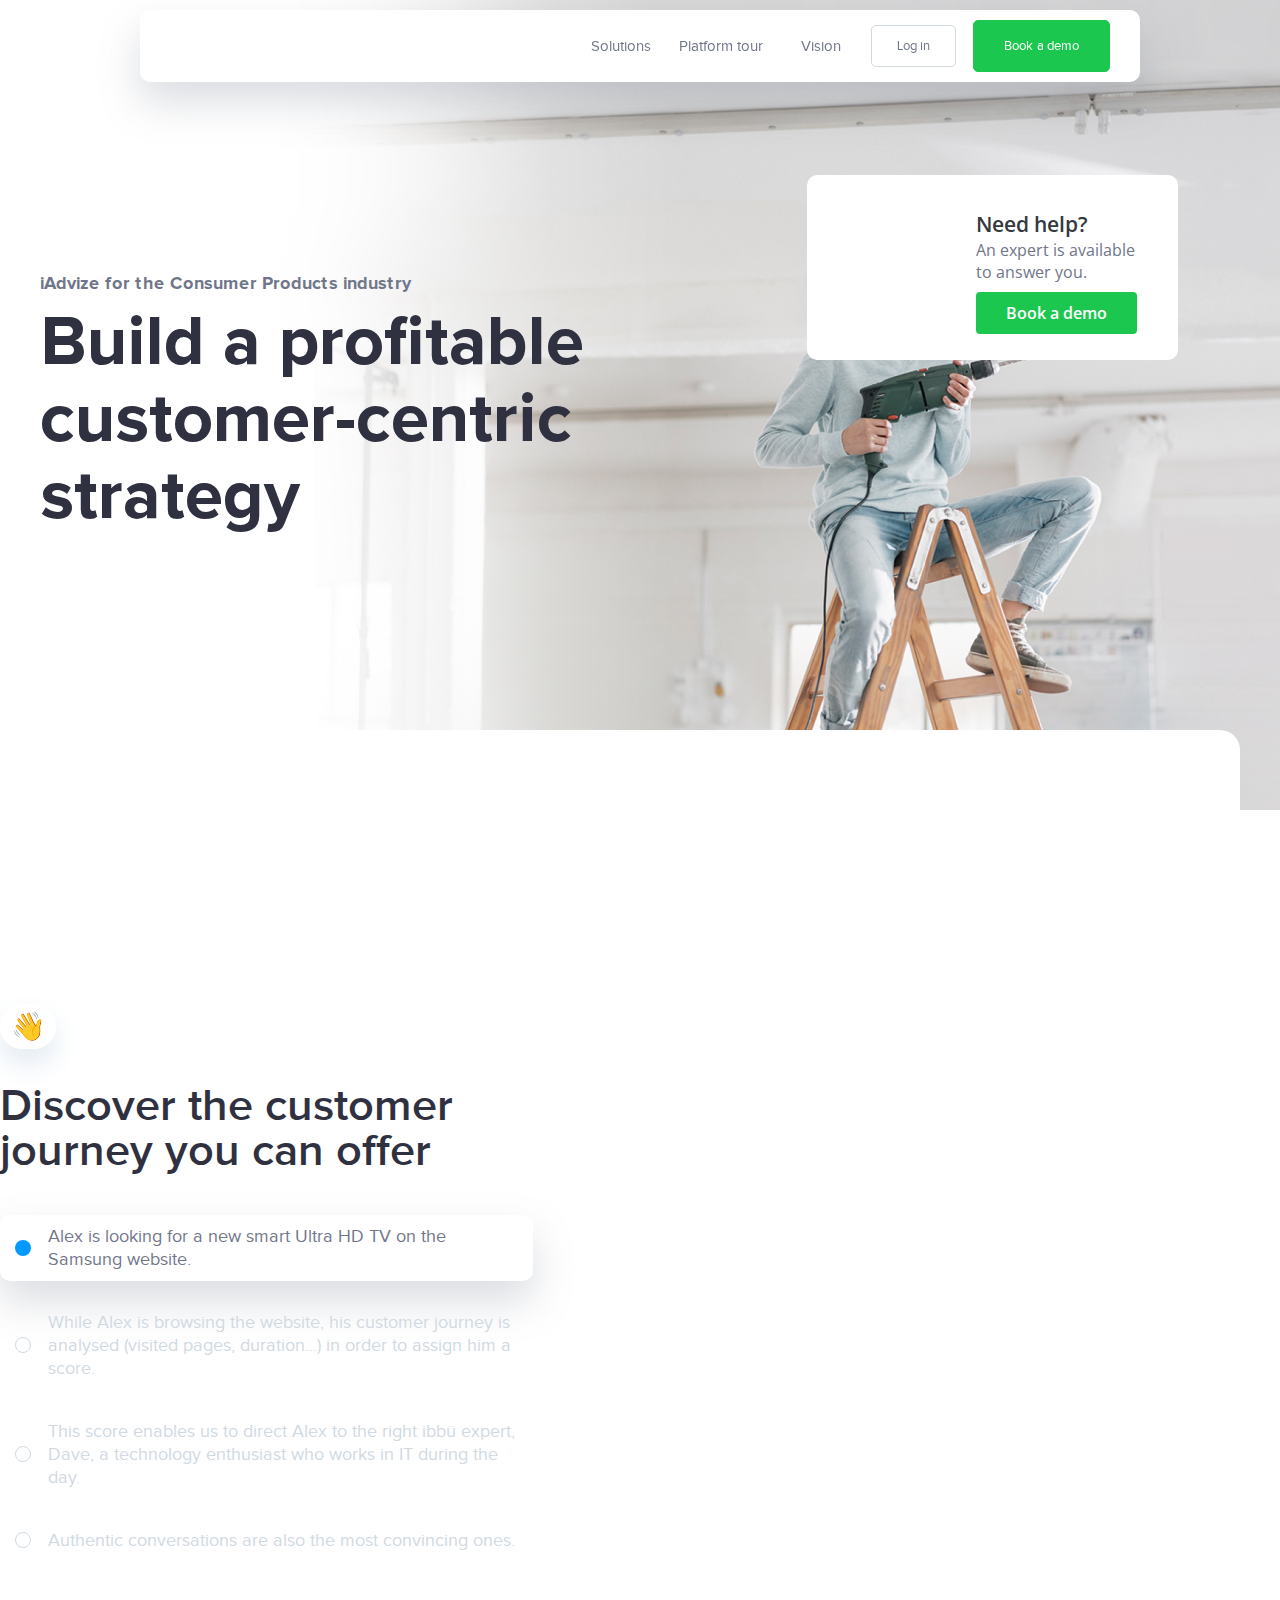
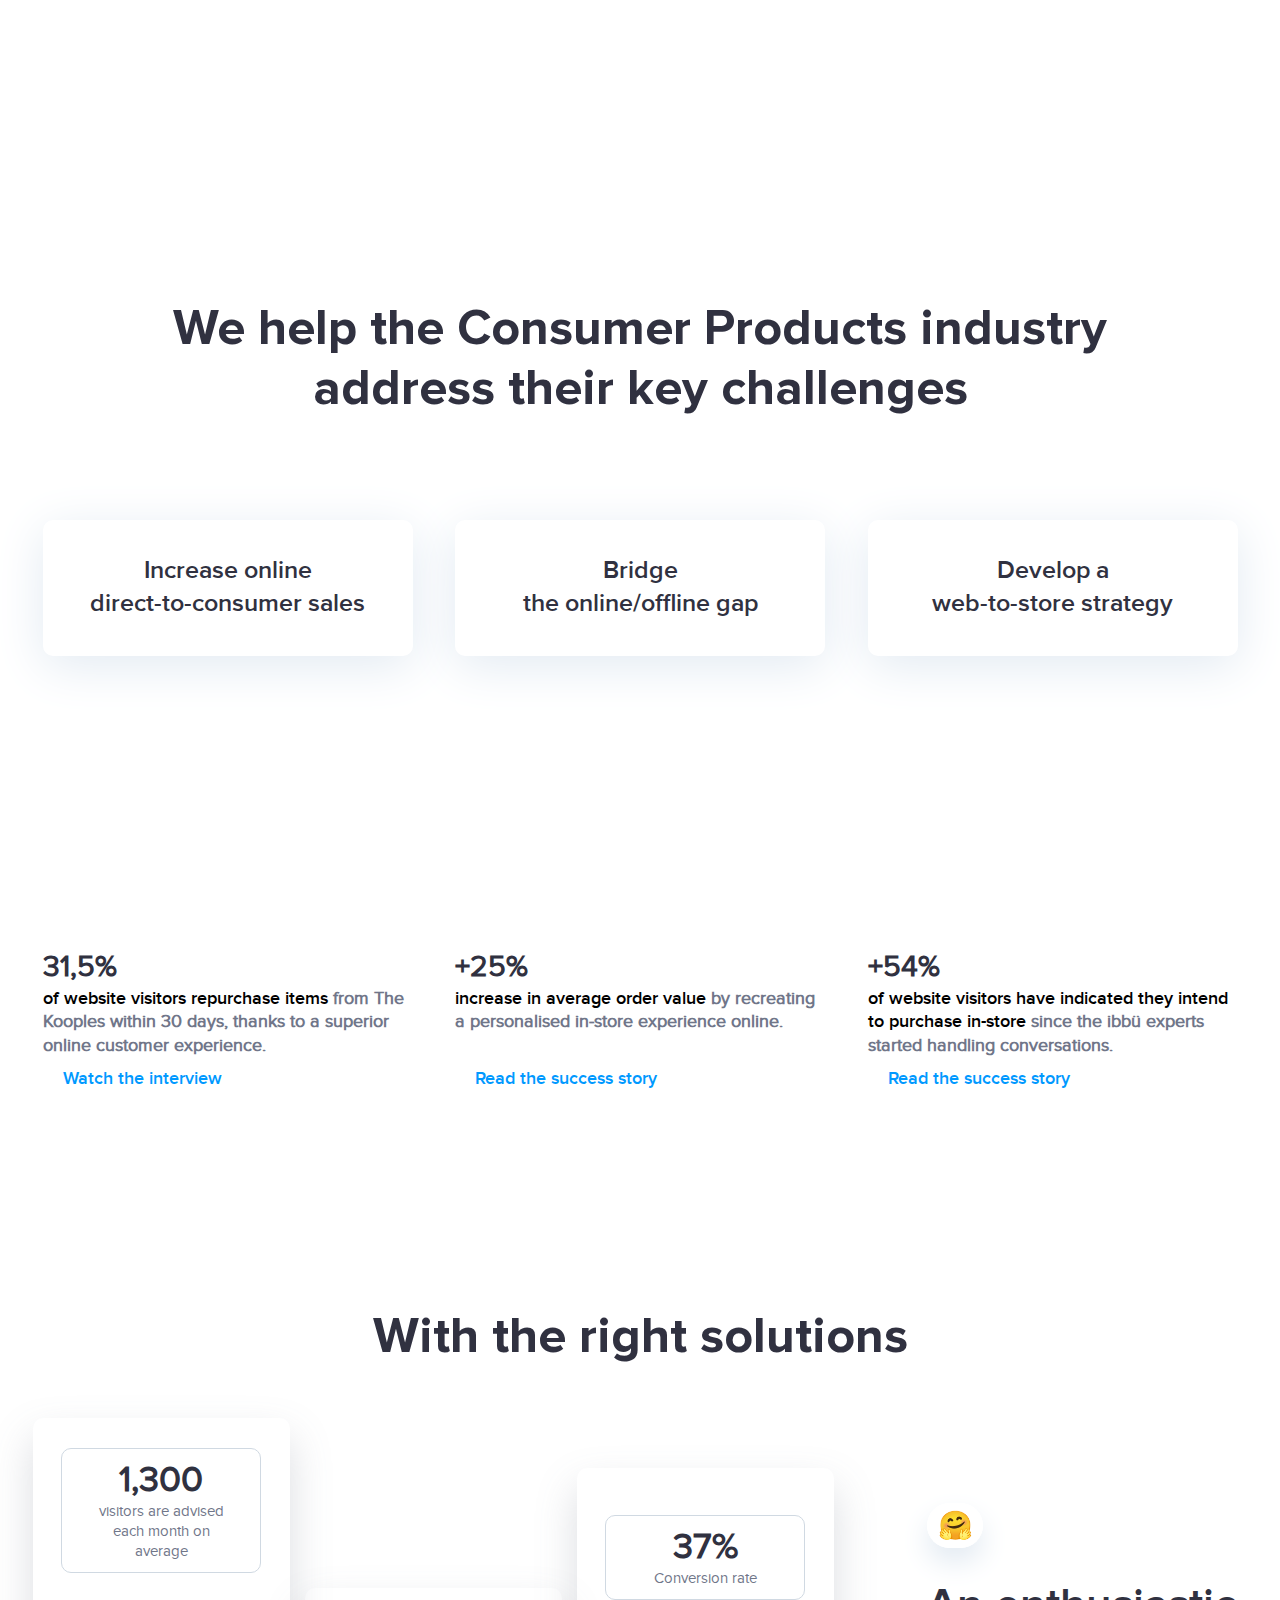
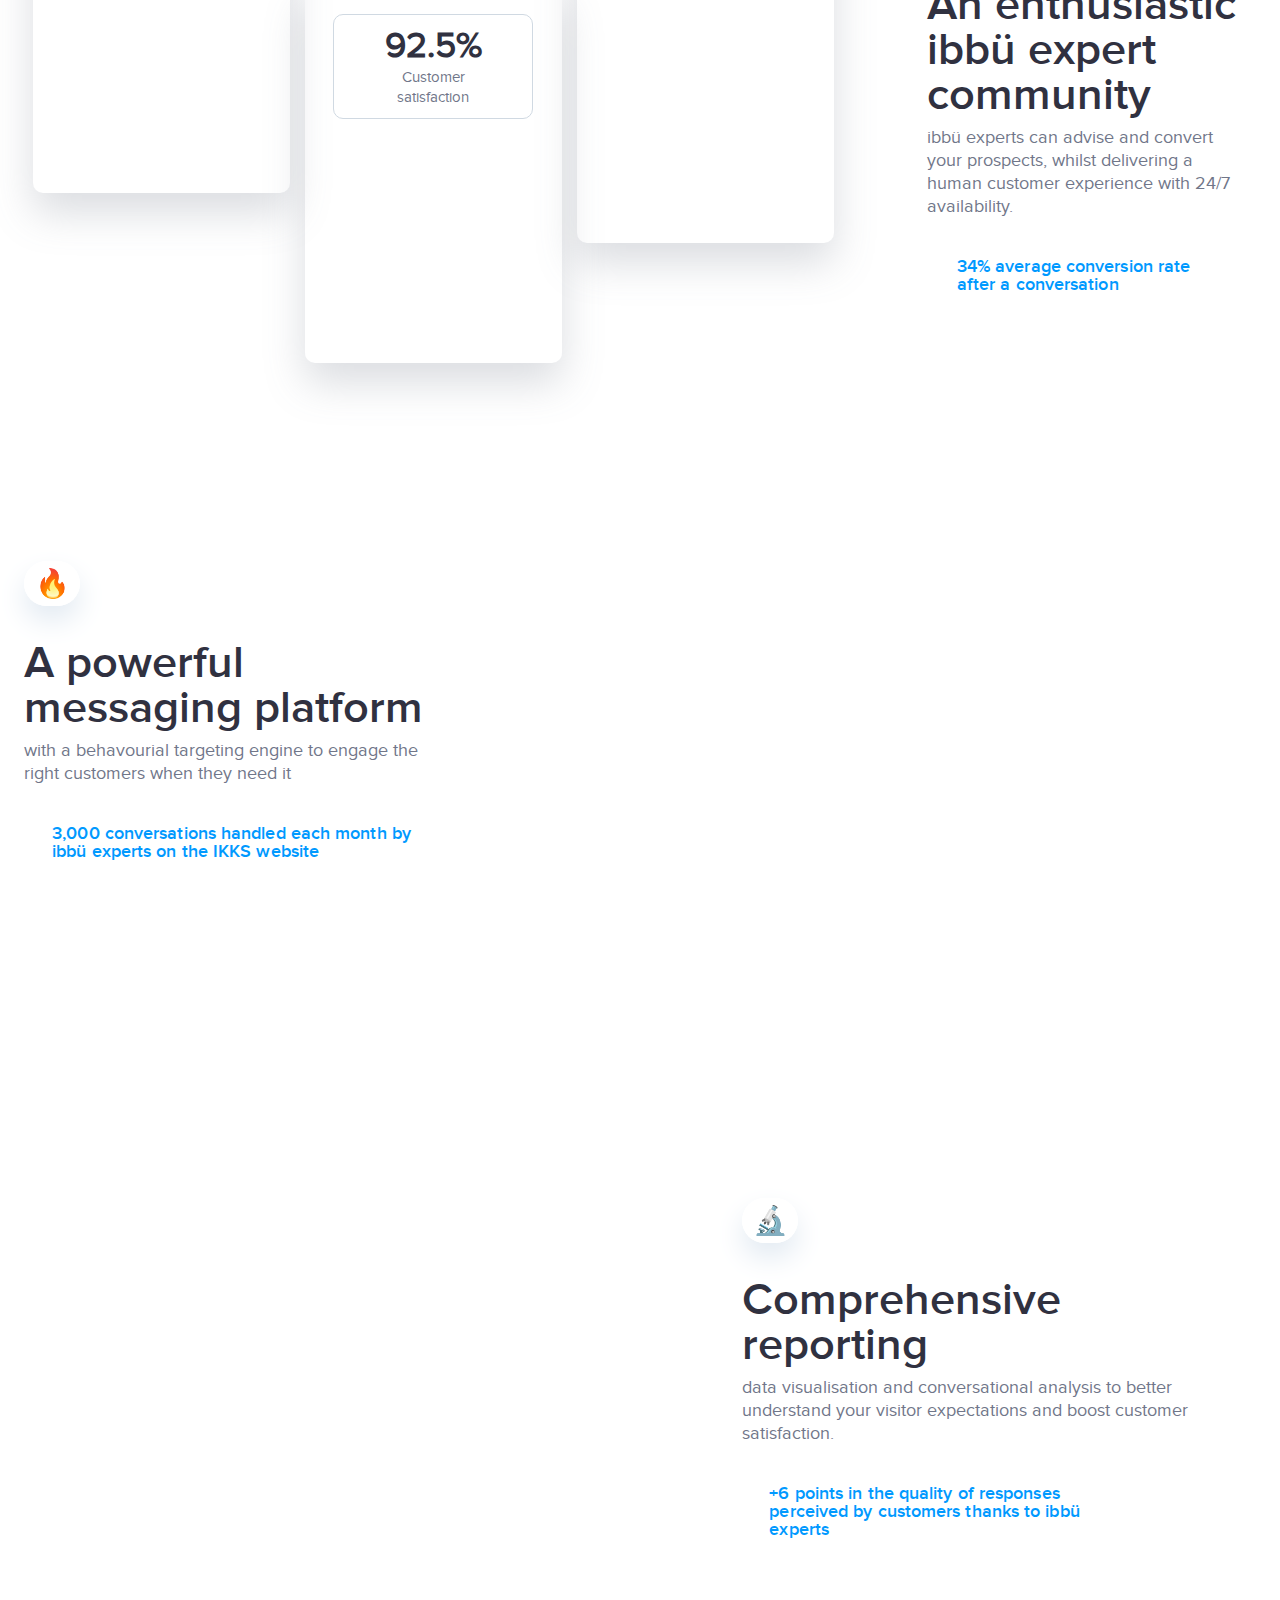
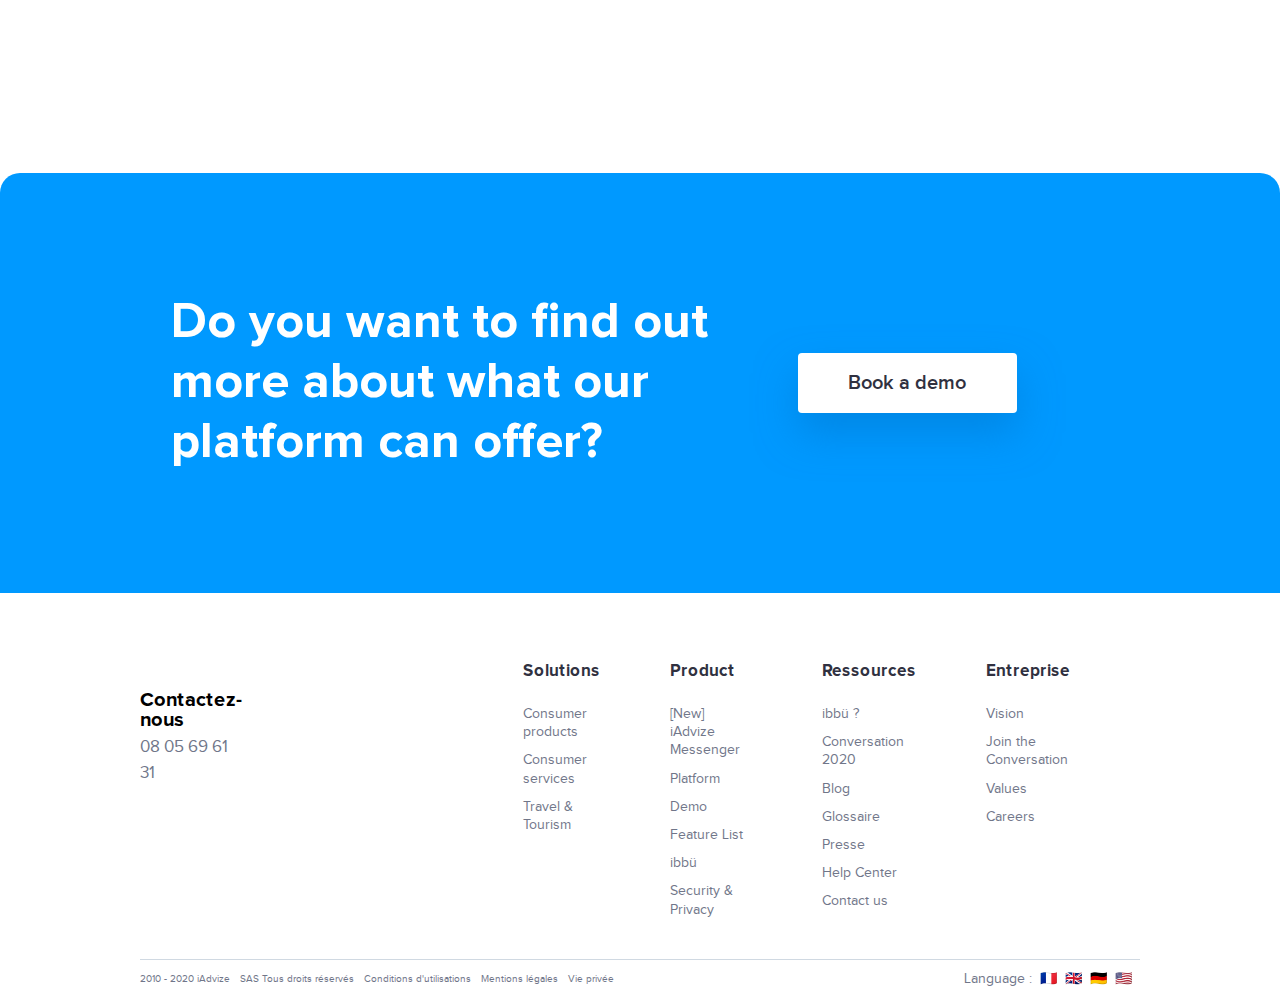
==== index.html @ 19aaf2b3 "add CDN to pictures" ====
<!DOCTYPE html>
<html lang="en">
<head>
    
    <meta charset="UTF-8">
    <meta name="viewport" content="width=device-width, initial-scale=1.0">
    <meta http-equiv="X-UA-Compatible" content="ie=edge">

    <link rel="stylesheet" href="https://stackpath.bootstrapcdn.com/bootstrap/4.3.1/css/bootstrap.min.css" integrity="sha384-ggOyR0iXCbMQv3Xipma34MD+dH/1fQ784/j6cY/iJTQUOhcWr7x9JvoRxT2MZw1T" crossorigin="anonymous">
    <link rel="stylesheet" href="./css/minireset-bis.min.css">
    <link rel="stylesheet" href="./css/style.css">

    <link href="https://fonts.googleapis.com/css?family=Open+Sans:300,300i,400,400i,600,600i,700,700i,800,800i&display=swap" rel="stylesheet">
    <script charset="utf-8" type="text/javascript" src="//js.hsforms.net/forms/v2.js"></script>
  
    <title></title>

</head>

  <body>

    <div class="menu">
        <div class="menu-inner">
          <div class="logo">
            <img src="https://cdn2.hubspot.net/hubfs/403167/WEBSITE-2020/HOMEPAGE/Logo%20iadvize.png" alt="">
          </div>
          <div class="right">
  
            <div class="items">
              <div>
                <a id="solution-item" href="#">Solutions <i class="fas fa-caret-right"></i> </a>
              </div>
              <div>
                <a href="#">Platform tour</a>
              </div>
              <div>
                <a href="#">Vision</a>
              </div>
                <div id="submenu" class="industry-pages hide-menu">
                    <div>Consumer products</div>
                    <div>Consumer services</div>
                    <div>Travel & Tourism</div>
                </div>
            </div>
  
            <div class="ctas">
              <div class="login">
                Log in
              </div>
              <div class="demo" data-toggle="modal" data-target="#contact">
                Book a demo
              </div>
              <span class="navbar-toggle" id="js-navbar-toggle">
                <i id="icon" class="fas fa-bars"></i>
              </span>
  
            </div>
          </div>
        </div>
  
        <div id="menu-items" class="menu-inner-mobile">
          <div class="item-title">Home</div>
          <div class="separator"></div>
          <div class="item-title">Solutions</div>
          <div class="item">Consumer products</div>
          <div class="item">Consumer services</div>
          <div class="item">Travel & Tourism</div>
          <div class="separator"></div>
          <div class="item-title">Platform tour</div>
          <div class="separator"></div>
          <div class="item-title">Vision</div>
        </div>

    </div>

    <section class="start">
        <div class="inner">
            <div class="pop-in">
                <img src="https://cdn2.hubspot.net/hubfs/403167/WEBSITE-2020/PRODUCT/avatar-bis.png" alt="">
                <div class="text-pop-in">
                    <h3>Need help?</h3>
                    <h2>An expert is available to answer you.</h2>
                    <a href="#">Book a demo</a>
                </div>
            </div>
            <div class="text">
                <h3>iAdvize for the Consumer Products industry</h3>
                <h2>Build a profitable customer-centric strategy</h2>
            </div>
            <div class="logos">
                <img src="https://cdn2.hubspot.net/hubfs/403167/WEBSITE-2020/PRODUCT/samsung.png" alt="">
                <img src="https://cdn2.hubspot.net/hubfs/403167/WEBSITE-2020/PRODUCT/backmarket.png" alt="">
                <img src="https://cdn2.hubspot.net/hubfs/403167/WEBSITE-2020/PRODUCT/nespresso.png" alt="">
                <img src="https://cdn2.hubspot.net/hubfs/403167/WEBSITE-2020/PRODUCT/cdiscount.png" alt="">
                <img src="https://cdn2.hubspot.net/hubfs/403167/WEBSITE-2020/PRODUCT/fnac.png" alt="">
                <img src="https://cdn2.hubspot.net/hubfs/403167/WEBSITE-2020/PRODUCT/conforama.png" alt="">
                <img src="https://cdn2.hubspot.net/hubfs/403167/WEBSITE-2020/PRODUCT/decathlon.png" alt="">
            </div>
        </div>
    </section>

    <div class="journey">
        <div class="inner">
            <div class="text">
                <div class="picto">
                    👋
                </div>
                <h3>
                    Discover the customer journey you can offer
                </h3>

                <ul class="nav" id="pills-tab" role="tablist">
                    <li class="nav-item">
                        <a href="#looking" class="nav-link active" data-toggle="pill" role="tab" aria-controls="looking" aria-selected="true">
                            <div class="bulle"></div>
                            <div class="text">
                                Alex is looking for a new smart Ultra HD TV on the Samsung website.
                            </div>
                        </a>
                    </li>
                    <li class="nav-item">
                        <a href="#analyse" class="nav-link" data-toggle="pill" role="tab" aria-controls="looking" aria-selected="true">
                            <div class="bulle"></div>
                            <div class="text">
                                While Alex is browsing the website, his customer journey is analysed (visited pages, duration...) in order to assign him a score.
                            </div>
                        </a>
                    </li>
                    <li class="nav-item">
                        <a href="#conseils" class="nav-link" data-toggle="pill" role="tab" aria-controls="looking" aria-selected="true">
                            <div class="bulle"></div>
                            <div class="text">
                                This score enables us to direct Alex to the right ibbü expert, Dave, a technology enthusiast who works in IT during the day.
                            </div>
                        </a>
                    </li>
                    <li class="nav-item">
                        <a href="#final" class="nav-link" data-toggle="pill" role="tab" aria-controls="looking" aria-selected="true">
                            <div class="bulle"></div>
                            <div class="text">
                                Authentic conversations are also the most convincing ones.
                            </div>
                        </a>
                    </li>
                </ul>

            </div>

            <div class="container-visuel tab-content" id="pills-tabContent">
                <img class="tab-pane show active" id="looking" role="tabpanel" src="https://cdn2.hubspot.net/hubfs/403167/WEBSITE-2020/PRODUCT/step-1.png" alt="">
                <img class="tab-pane show" id="analyse" role="tabpanel" src="https://cdn2.hubspot.net/hubfs/403167/WEBSITE-2020/PRODUCT/step-2bis.png" alt="">
                <img class="tab-pane show" id="conseils" role="tabpanel" src="https://cdn2.hubspot.net/hubfs/403167/WEBSITE-2020/PRODUCT/step-3bis.png" alt="">
                <img class="tab-pane show" id="final" role="tabpanel" src="https://cdn2.hubspot.net/hubfs/403167/WEBSITE-2020/PRODUCT/step-final.png" alt="">
            </div>

        </div>
    </div>

    <section class="use-cases">

        <h2 class="subtitle">
            We help the Consumer Products industry address their key challenges
        </h2>

        <div class="inner">
            <div class="card">
                <div class="title">
                    <h2>Increase online <br>direct-to-consumer sales</h2>
                </div>
                <div class="visuel">
                    <img src="https://cdn2.hubspot.net/hubfs/403167/WEBSITE-2020/PRODUCT/thekooples.png" alt="">
                </div>
                <div class="stat">
                    31,5%
                </div>
                <div class="description">
                    <span>of website visitors repurchase items </span>from The Kooples within 30 days, thanks to a superior online customer experience.
                </div>
                <a href="#">
                    <img src="https://cdn2.hubspot.net/hubfs/403167/WEBSITE-2020/PRODUCT/arrow.png" alt=""> Watch the interview
                </a>
            </div>
            <div class="card">
                <div class="title">
                    <h2>Bridge<br>the online/offline gap</h2>
                </div>
                <div class="visuel">
                    <img src="https://cdn2.hubspot.net/hubfs/403167/WEBSITE-2020/PRODUCT/verbaudet.png" alt="">
                </div>
                <div class="stat">
                    +25%
                </div>
                <div class="description">
                    <span>increase in average order value </span>by recreating a personalised in-store experience online.
                </div>
                <a href="#">
                    <img src="https://cdn2.hubspot.net/hubfs/403167/WEBSITE-2020/PRODUCT/arrow.png" alt=""> Read the success story
                </a>
            </div>
            <div class="card">
                <div class="title">
                    <h2>Develop a<br>web-to-store strategy</h2>
                </div>
                <div class="visuel">
                    <img src="https://cdn2.hubspot.net/hubfs/403167/WEBSITE-2020/PRODUCT/leroymerlin.png" alt="">
                </div>
                <div class="stat">
                    +54%
                </div>
                <div class="description">
                    <span>of website visitors have indicated they intend to purchase in-store </span>since the ibbü experts started handling conversations.
                </div>
                <a href="#">
                    <img src="https://cdn2.hubspot.net/hubfs/403167/WEBSITE-2020/PRODUCT/arrow.png" alt=""> Read the success story
                </a>
            </div>


        </div>
    </section>

    <div class="separator"></div>

    <section class="community">

        <h2>
            With the right solutions
        </h2>

        <div class="inner">
            <div class="container-visuel">
                <div class="expert-line">
                    <div class="expert-card">
                        <img src="https://cdn2.hubspot.net/hubfs/403167/WEBSITE-2020/PRODUCT/top_amelie.png" alt="">
                        <img class="logo" src="https://cdn2.hubspot.net/hubfs/403167/WEBSITE-2020/PRODUCT/cdiscount.png" alt="">
                        <div class="stat">
                            <span>1,300</span>
                            <p>
                                visitors are advised each month on average
                            </p>
                        </div>
                        <div class="expert-photo">
                            <img src="https://cdn2.hubspot.net/hubfs/403167/WEBSITE-2020/PRODUCT/amelie.png" alt="">
                        </div>
                    </div>
                </div>
                <div class="expert-line">
                    <div class="expert-card">
                        <img src="https://cdn2.hubspot.net/hubfs/403167/WEBSITE-2020/PRODUCT/top_marion.png" alt="">
                        <img class="logo" src="https://cdn2.hubspot.net/hubfs/403167/WEBSITE-2020/PRODUCT/leroy.png" alt="">
                        <div class="stat">
                            <span>92.5%</span>
                            <p>
                                Customer satisfaction
                            </p>
                        </div>
                        <div class="expert-photo">
                            <img src="https://cdn2.hubspot.net/hubfs/403167/WEBSITE-2020/PRODUCT/marion.png" alt="">
                        </div>
                    </div>
                </div>
                <div class="expert-line">
                    <div class="expert-card">
                        <img src="https://cdn2.hubspot.net/hubfs/403167/WEBSITE-2020/PRODUCT/top_maxime.png" alt="">
                        <img class="logo" src="https://cdn2.hubspot.net/hubfs/403167/WEBSITE-2020/PRODUCT/mecha.png" alt="">
                        <div class="stat">
                            <span>37%</span>
                            <p>
                                Conversion rate
                            </p>
                        </div>
                        <div class="expert-photo">
                            <img src="https://cdn2.hubspot.net/hubfs/403167/WEBSITE-2020/PRODUCT/maxime.png" alt="">
                        </div>
                    </div>
                </div>
            </div>
            <div class="text">
                <div class="picto">
                    🤗
                </div>
                <h3>
                    An enthusiastic ibbü expert community
                </h3>
                <h4>
                    ibbü experts can advise and convert your prospects, whilst delivering a human customer experience with 24/7 availability.
                </h4>
                <a href="#">
                   <img src="https://cdn2.hubspot.net/hubfs/403167/WEBSITE-2020/PRODUCT/arrow.png" alt="">34% average conversion rate after a conversation 
                </a>
            </div>
        </div>
    </section>

    <div class="separator"></div>

    <section class="messaging">
        <div class="inner">

            <div class="text">
                <div class="picto">
                    🔥
                </div>
                <h3>
                    A powerful messaging platform
                </h3>
                <h4>
                    with a behavourial targeting engine to engage the right customers when they need it
                </h4>
                <a href="#">
                   <img src="https://cdn2.hubspot.net/hubfs/403167/WEBSITE-2020/PRODUCT/arrow.png" alt="">3,000 conversations handled each month by ibbü experts on the IKKS website</a>
            </div>
            <div class="container-visuel">
                <img src="https://cdn2.hubspot.net/hubfs/403167/WEBSITE-2020/PRODUCT/visuel_messaging.png" alt="">
            </div>

        </div>
    </section>

    <div class="separator"></div>

    <section class="analytics">
        <div class="inner">
            <div class="container-visuel fadeImg">
                <div id="pic-1" class="illu"></div>
                <div id="pic-2" class="illu" style="display: none;"></div>
                <div id="pic-3" class="illu" style="display: none;"></div>
            </div>
            <div class="text">
                <div class="picto">
                    🔬
                </div>
                <h3>
                    Comprehensive reporting
                </h3>
                <h4>
                    data visualisation and conversational analysis to better understand your visitor expectations and boost customer satisfaction.
                </h4>
                <a href="#">
                   <img src="https://cdn2.hubspot.net/hubfs/403167/WEBSITE-2020/PRODUCT/arrow.png" alt="">+6 points in the quality of responses perceived by customers thanks to ibbü experts
                </a>
            </div>
        </div>
    </section>

    <section class="cta-area">
        <div class="inner">
            <h3>Do you want to find out more about what our platform can offer?</h3>
            
            <a href="#">Book a demo</a>
        </div>
    </section>

    <div class="footer">
        <div class="inner">
  
          <div class="items">
            <div class="basic">
              <img class="logo" src="https://cdn2.hubspot.net/hubfs/403167/WEBSITE-2020/HOMEPAGE/Logo%20iadvize.png" alt="">
              <div class="contact">Contactez-nous</div>
              <div class="numero">08 05 69 61 31</div>
              <div class="social-n">
                <img src="https://cdn2.hubspot.net/hubfs/403167/WEBSITE-2020/HOMEPAGE/Vector.png" alt="">
                <img src="https://cdn2.hubspot.net/hubfs/403167/WEBSITE-2020/HOMEPAGE/Vector%20(2).png" alt="">
                <img src="https://cdn2.hubspot.net/hubfs/403167/WEBSITE-2020/HOMEPAGE/Vector%20(1).png" alt="">
              </div>
              <img class="gartner" src="https://cdn2.hubspot.net/hubfs/403167/WEBSITE-2020/HOMEPAGE/cool%20vendor%202016%201.png" alt="">
            </div>
    
            <div class="categorie">
              <div class="title">Solutions</div>
              <div class="item">Consumer products</div>
              <div class="item">Consumer services</div>
              <div class="item">Travel & Tourism</div>
            </div>
    
            <div class="categorie">
              <div class="title">Product</div>
              <div class="item">[New] iAdvize Messenger</div>
              <div class="item">Platform</div>
              <div class="item">Demo</div>
              <div class="item">Feature List</div>
              <div class="item">ibbü</div>
              <div class="item">Security & Privacy</div>
            </div>
    
            <div class="categorie">
              <div class="title">Ressources</div>
              <div class="item">ibbü ?</div>
              <div class="item">Conversation 2020</div>
              <div class="item">Blog</div>
              <div class="item">Glossaire</div>
              <div class="item">Presse</div>
              <div class="item">Help Center</div>
              <div class="item">Contact us</div>
            </div>
    
            <div class="categorie">
              <div class="title">Entreprise</div>
              <div class="item">Vision</div>
              <div class="item">Join the Conversation</div>
              <div class="item">Values</div>
              <div class="item">Careers</div>
            </div>
          </div>
  
          <div class="bottom">
            <div class="left">
              <div class="item">2010 - 2020 iAdvize</div>
              <div class="item">SAS Tous droits réservés</div>
              <div class="item">Conditions d'utilisations</div>
              <div class="item">Mentions légales</div>
              <div class="item">Vie privée</div>
            </div>
  
            <div class="right">
              <div class="item">Language :</div>
              <div class="item">🇫🇷</div>
              <div class="item">🇬🇧</div>
              <div class="item">🇩🇪</div>
              <div class="item">🇺🇲</div>
            </div>
          </div>
  
        </div>
    </div>


    <div class="modal fade" id="enterprise" tabindex="-1" role="dialog" aria-labelledby="exampleModalCenterTitle" aria-hidden="true">
      <div class="modal-dialog modal-dialog-centered" role="document">
          <div class="modal-content">

              <div class="modal-header">
                  <div class="modal-title" id="exampleModalLongTitle">Offre Enterprise</div>
                  <button type="button" class="close" data-dismiss="modal" aria-label="Close">
                      <span aria-hidden="true">&times;</span>
                  </button>
              </div>

              <div class="modal-body">
                  <script>
                      hbspt.forms.create({
                      portalId: "403167",
                      formId: "d7a749a7-0af1-4e25-a9b9-3ce78a1689a9"
                      });
                  </script>
              </div>

            </div>
        </div>
    </div>

    <script src="https://cdnjs.cloudflare.com/ajax/libs/jquery/3.0.0/jquery.min.js"></script>

    <script>
        let mainNav = document.getElementById('menu-items');
        let navBarToggle = document.getElementById('js-navbar-toggle');
    
        navBarToggle.addEventListener('click', function () {
            mainNav.classList.toggle('active');
            $('#icon').toggleClass("fa-bars fa-times");
        })
    </script>

    <script>
        let submenu = document.getElementById('submenu');
        let solutionItem = document.getElementById('solution-item')

        solutionItem.addEventListener('click', function () {
            submenu.classList.toggle('hide-menu');
            solutionItem.classList.toggle('hightlight');
        })

    </script>

    <script type="text/javascript">
        $next = 1;			// fixed, please do not modfy;
        $current = 0;		// fixed, please do not modfy;
        $interval = 2000;	// You can set single picture show time;
        $fadeTime = 800;	// You can set fadeing-transition time;
        $imgNum = 3;		// How many pictures do you have
    
        $(document).ready(function(){
            //NOTE : Div Wrapper should with css: relative;
            //NOTE : img should with css: absolute;
            //NOTE : img Width & Height can change by you;
            $('.fadeImg').css('position','relative');
            $('.fadeImg .illu').css({'position':'absolute','width':'100%','height':'100%'});
    
            nextFadeIn();
        });
    
        function nextFadeIn(){
            //make image fade in and fade out at one time, without splash vsual;
            $('.fadeImg .illu').eq($current).delay($interval).fadeOut($fadeTime)
            .end().eq($next).delay($interval).hide().fadeIn($fadeTime, nextFadeIn);
                
            // if You have 5 images, then (eq) range is 0~4 
            // so we should reset to 0 when value > 4; 
            if($next < $imgNum-1){ $next++; } else { $next = 0;}
            if($current < $imgNum-1){ $current++; } else { $current =0; }
        };
    </script>

    <script src="https://kit.fontawesome.com/4116d58311.js"></script>
    <script src="https://cdnjs.cloudflare.com/ajax/libs/popper.js/1.14.7/umd/popper.min.js" integrity="sha384-UO2eT0CpHqdSJQ6hJty5KVphtPhzWj9WO1clHTMGa3JDZwrnQq4sF86dIHNDz0W1" crossorigin="anonymous"></script>
    <script src="https://stackpath.bootstrapcdn.com/bootstrap/4.3.1/js/bootstrap.min.js" integrity="sha384-JjSmVgyd0p3pXB1rRibZUAYoIIy6OrQ6VrjIEaFf/nJGzIxFDsf4x0xIM+B07jRM" crossorigin="anonymous"></script>

  </body>

</html>
---- css/minireset-bis.min.css ----
/*! minireset.css v0.0.3 | MIT License | github.com/jgthms/minireset.css */html,body,p,ol,ul,li,dl,dt,dd,blockquote,figure,fieldset,legend,textarea,pre,iframe,hr,h1,h2,h3,h4,h5,h6{margin:0;padding:0}h1,h2,h3,h4,h5,h6{font-size:100%;font-weight:normal}ul{list-style:none}button,input,select,textarea{margin:0}html{box-sizing:border-box}*,*:before,*:after{box-sizing:inherit}img,embed,object,audio{height:auto;max-width:100%}iframe{border:0}table{border-collapse:collapse;border-spacing:0}td,th{padding:0;text-align:left}
---- css/style.css ----
@font-face {
  font-family: "proxima-light";
  src: url("./../fonts/proximanova-light-webfont.woff") format("woff"), url("./../fonts/proximanova-light-webfont.woff") format("woff2");
}
@font-face {
  font-family: "proxima-regular-italic";
  src: url("./../fonts/proximanova-regitalic-webfont.woff2") format("woff2"), url("./../fonts/proximanova-regitalic-webfont.woff") format("woff");
  font-weight: normal;
  font-style: italic;
}
@font-face {
  font-family: "proxima-regular";
  src: url("./../fonts/proximanova-regular-webfont.woff2") format("woff2"), url("./../fonts/proximanova-regular-webfont.woff") format("woff");
  font-weight: normal;
  font-style: normal;
}
@font-face {
  font-family: "proxima-semibold";
  src: url("./../fonts/proximanova-semibold-webfont.woff2") format("woff2"), url("./../fonts/proximanova-semibold-webfont.woff") format("woff");
  font-weight: bold;
  font-style: normal;
}
@font-face {
  font-family: "proxima-bold";
  src: url("./../fonts/proximanova-bold.woff2") format("woff2"), url("./../fonts/proximanova-bold.woff") format("woff");
  font-weight: 900;
  font-style: normal;
}
@font-face {
  font-family: "proxima-extrabold";
  src: url("./../fonts/proximaNova-Extrabold.woff") format("woff");
}
/*--------------------- FONTS ------------------------------------*/
/*SECONDARY*/
/*SECONDARY*/
/* Form Field (selector for form field wrapper) */
/* Descriptions (targets class applied to Help Text divs) */
.inputs-list li {
  list-style: none;
}

/* Labels (selects field labels and error messages) */
.hs-form label {
  font-size: 12px;
  color: #707689;
  font-family: "proxima-regular", "Helvetica Neue", Helvetica, Arial, sans-serif;
  line-height: 14px !important;
}
.hs-form label a {
  text-decoration: none;
  color: #0099FF;
}

.hs-form .hs-form-field > label {
  margin-bottom: 3px !important;
  font-size: 14px;
}

/* Inputs (selectors for all inputs)  */
.hs-form input[type=text],
.hs-form input[type=password],
.hs-form input[type=datetime],
.hs-form input[type=datetime-local],
.hs-form input[type=date],
.hs-form input[type=month],
.hs-form input[type=time],
.hs-form input[type=week],
.hs-form input[type=number],
.hs-form input[type=email],
.hs-form input[type=url],
.hs-form input[type=search],
.hs-form input[type=tel],
.hs-form input[type=color],
.hs-form input[type=file],
.hs-form textarea,
.hs-form select {
  width: 100%;
  border-radius: 5px;
  height: 50px;
  border: 1px solid #707689;
  font-size: 15px;
  color: #707689;
  padding-left: 15px;
  font-family: "proxima-regular", "Helvetica Neue", Helvetica, Arial, sans-serif;
  margin-bottom: 10px;
}

.hs-form .hs-richtext {
  color: black;
  margin: 15px 0px 15px 0px;
  font-family: "proxima-regular-italic", "Helvetica Neue", Helvetica, Arial, sans-serif;
  font-size: 12px;
}

/* Inputs in focus (selectors for all inputs when clicked)  */
.hs-form input[type=text]:focus,
.hs-form input[type=password]:focus,
.hs-form input[type=datetime]:focus,
.hs-form input[type=datetime-local]:focus,
.hs-form input[type=date]:focus,
.hs-form input[type=month]:focus,
.hs-form input[type=time]:focus,
.hs-form input[type=week]:focus,
.hs-form input[type=number]:focus,
.hs-form input[type=email]:focus,
.hs-form input[type=url]:focus,
.hs-form input[type=search]:focus,
.hs-form input[type=tel]:focus,
.hs-form input[type=color]:focus,
.hs-form input[type=file]:focus,
.hs-form textarea:focus,
.hs-form select:focus {
  outline: none;
}

/* Multi-line inputs (selectors to target multi-line fields */
/* Dropdowns (selectors for dropdowns) */
/* Multi-select (selectors for multi-select fields) */
.hs-form input[type=checkbox] {
  margin-right: 10px;
}

/* Required (selectors for fields, when they do not pass validation) */
.hs-form input:focus:required:invalid,
.hs-form textarea:focus:required:invalid,
.hs-form select:focus:required:invalid {
  border: 2px solid #EC5D61;
}

.hs-form input:focus:required:invalid:focus,
.hs-form textarea:focus:required:invalid:focus,
.hs-form select:focus:required:invalid:focus {
  border: 2px solid #EC5D61;
}

/* Error message (selector for validation messages) */
.hs-form .hs-error-msgs label {
  color: white;
  background-color: #EC5D61;
  font-family: "proxima-regular", "Helvetica Neue", Helvetica, Arial, sans-serif;
  font-size: 14px;
  padding: 6px 4px 6px 4px;
  display: block;
  width: 70%;
  margin-top: 5px;
  border-radius: 5px;
  border-top-left-radius: 0px;
}

/* Placeholder Text (styles the placeholder attribute text) */
::-webkit-input-placeholder {
  /* Webkit Browsers */
}

:-moz-placeholder {
  /* Firefox 18- */
}

::-moz-placeholder {
  /* Firefox 19+ */
}

:-ms-input-placeholder {
  /* IE10 */
}

/* Multi Column Form (selectors for fieldsets and field wrappers) 
   ========================================================================== */
/* Submit buttons (selectors for all non-CTA buttons) 
   ========================================================================== */
body .hs-button.primary,
body input[type=submit],
body input[type=button] {
  width: 100%;
  background-color: #1BC74E;
  color: white;
  border-color: transparent;
  border-radius: 5px;
  height: 50px;
  text-align: center;
  padding-left: 15px;
  font-family: "proxima-semibold", "Helvetica Neue", Helvetica, Arial, sans-serif;
  font-size: 20px;
}

body .hs-button.primary:hover,
body input[type=submit]:hover,
body input[type=button]:hover {
  cursor: pointer;
}

/*SECONDARY*/
.menu {
  width: 100%;
  position: fixed;
  top: 10px;
  z-index: 999999;
}
@media only screen and (max-width:1025px) {
  .menu {
    top: 0px;
  }
}
.menu .active {
  display: block !important;
}
.menu .menu-inner-mobile {
  display: none;
  width: 100%;
  height: auto;
  background-color: white;
  padding: 20px 20px;
}
.menu .menu-inner-mobile .item-title {
  font-family: "proxima-bold", "Helvetica Neue", Helvetica, Arial, sans-serif;
  font-size: 20px;
  color: #303140;
  margin-bottom: 3px;
  text-align: center;
}
.menu .menu-inner-mobile .item {
  font-family: "proxima-regular", "Helvetica Neue", Helvetica, Arial, sans-serif;
  font-size: 13px;
  color: #707689;
  text-align: center;
  cursor: pointer;
  margin-top: 5px;
}
.menu .menu-inner-mobile .separator {
  width: 34px;
  height: 0px;
  border: 1px solid #D0D9E2;
  margin: 0px auto;
  margin-top: 20px;
  margin-bottom: 20px;
}
.menu .menu-inner {
  width: 1000px;
  height: auto;
  padding: 10px 30px 10px 30px;
  background-color: white;
  margin: 0px auto;
  display: flex;
  align-items: center;
  justify-content: space-between;
  border-radius: 10px 10px 10px 10px;
  box-shadow: 0px 20px 40px rgba(112, 118, 137, 0.25);
}
@media only screen and (max-width:1025px) {
  .menu .menu-inner {
    width: 100%;
    border-radius: 0px;
  }
}
.menu .menu-inner .logo {
  width: 121px;
}
.menu .menu-inner .logo img {
  max-width: 121px;
}
@media only screen and (max-width:1025px) {
  .menu .menu-inner .logo {
    width: 80px;
  }
  .menu .menu-inner .logo img {
    max-width: 80px;
  }
}
.menu .menu-inner .right {
  display: flex;
  align-items: center;
}
.menu .menu-inner .right .items {
  display: flex;
  align-items: center;
  position: relative;
}
.menu .menu-inner .right .items .hide-menu {
  display: none !important;
}
.menu .menu-inner .right .items .hightlight {
  font-family: "proxima-bold", "Helvetica Neue", Helvetica, Arial, sans-serif;
  color: #303140;
}
.menu .menu-inner .right .items .hightlight i {
  transform: rotate(90deg);
  transition: 0.2s;
}
.menu .menu-inner .right .items .industry-pages {
  position: absolute;
  width: 135px;
  top: 25px;
  left: -20px;
  background-color: white;
  font-family: "proxima-regular", "Helvetica Neue", Helvetica, Arial, sans-serif;
  font-size: 13px;
  color: #707689;
  text-decoration: none;
  display: flex;
  flex-direction: column;
  padding-top: 10px;
  padding-bottom: 0px;
  border-radius: 10px;
}
.menu .menu-inner .right .items .industry-pages div {
  width: 100% !important;
  margin-bottom: 10px;
  cursor: pointer;
}
.menu .menu-inner .right .items .industry-pages div:hover {
  font-family: "proxima-bold", "Helvetica Neue", Helvetica, Arial, sans-serif;
  color: #303140;
}
@media only screen and (max-width:1025px) {
  .menu .menu-inner .right .items {
    display: none;
  }
}
.menu .menu-inner .right .items div:nth-of-type(1) a i {
  font-size: 13px;
  padding-left: 0px;
  transition: 0.2s;
}
.menu .menu-inner .right .items div {
  width: 100px;
  height: auto;
  text-align: center;
}
.menu .menu-inner .right .items div a {
  font-family: "proxima-regular", "Helvetica Neue", Helvetica, Arial, sans-serif;
  font-size: 15px;
  color: #707689;
  text-decoration: none;
}
.menu .menu-inner .right .items div a:hover {
  font-family: "proxima-bold", "Helvetica Neue", Helvetica, Arial, sans-serif;
  color: #303140;
}
.menu .menu-inner .right .ctas {
  display: flex;
  align-items: center;
}
.menu .menu-inner .right .ctas .login, .menu .menu-inner .right .ctas .demo {
  cursor: pointer;
}
.menu .menu-inner .right .ctas .navbar-toggle {
  display: none;
}
@media only screen and (max-width:1025px) {
  .menu .menu-inner .right .ctas .navbar-toggle {
    display: block;
    width: 26px;
    margin-left: 20px;
  }
  .menu .menu-inner .right .ctas .navbar-toggle i {
    font-size: 20px;
    color: #707689;
    cursor: pointer;
  }
}
.menu .menu-inner .right .ctas .login:hover {
  border: 1px solid #303140;
  color: #303140;
}
.menu .menu-inner .right .ctas .demo:hover {
  transform: scale(1.05);
  transition: 0.2s;
}
.menu .menu-inner .right .ctas .login {
  border: 1px solid #D0D9E2;
  border-radius: 5px;
  margin-right: 17px;
  display: flex;
  align-items: center;
  justify-content: center;
  padding: 10px 25px;
  font-family: "proxima-regular", "Helvetica Neue", Helvetica, Arial, sans-serif;
  letter-spacing: 0.005em;
  font-size: 13.4079px;
  color: #707689;
}
@media only screen and (max-width:1025px) {
  .menu .menu-inner .right .ctas .login {
    display: none;
  }
}
.menu .menu-inner .right .ctas .demo {
  background-color: #1BC74E;
  border: 1px solid #1BC74E;
  font-size: 13.4079px;
  color: white;
  font-family: "proxima-regular", "Helvetica Neue", Helvetica, Arial, sans-serif;
  letter-spacing: 0.005em;
  display: flex;
  align-items: center;
  justify-content: center;
  border-radius: 5px;
  cursor: pointer;
  padding: 15px 30px;
  transition: 0.2s;
}

/*SECONDARY*/
.footer {
  width: 100%;
  padding: 70px 0px 20px 0px;
}
.footer .inner {
  width: 1000px;
  margin: 0px auto;
}
@media only screen and (max-width:1025px) {
  .footer .inner {
    width: 900px;
  }
}
@media only screen and (max-width:991px) {
  .footer .inner {
    width: 700px;
  }
}
@media only screen and (max-width:767px) {
  .footer .inner {
    width: 360px;
  }
}
@media only screen and (max-width:650px) {
  .footer .inner {
    width: 300px;
  }
}
.footer .inner .items {
  display: flex;
}
@media only screen and (max-width:767px) {
  .footer .inner .items {
    flex-direction: column;
  }
}
.footer .inner .bottom {
  margin-top: 30px;
  padding-top: 10px;
  display: flex;
  align-items: center;
  justify-content: space-between;
  border-top: 1px solid #D0D9E2;
}
@media only screen and (max-width:767px) {
  .footer .inner .bottom {
    flex-direction: column-reverse;
    align-items: flex-start;
  }
}
.footer .inner .bottom .left {
  display: flex;
  align-items: center;
}
@media only screen and (max-width:767px) {
  .footer .inner .bottom .left {
    flex-wrap: wrap;
  }
}
.footer .inner .bottom .left .item {
  font-family: "proxima-regular", "Helvetica Neue", Helvetica, Arial, sans-serif;
  font-size: 10px;
  line-height: 120%;
  color: #707689;
  margin: 0px 10px 0px 0px;
  cursor: pointer;
}
@media only screen and (max-width:767px) {
  .footer .inner .bottom .left .item {
    margin-bottom: 5px;
  }
}
.footer .inner .bottom .right {
  display: flex;
  align-items: center;
}
@media only screen and (max-width:767px) {
  .footer .inner .bottom .right {
    margin-bottom: 10px;
  }
}
.footer .inner .bottom .right .item {
  font-family: "proxima-regular", "Helvetica Neue", Helvetica, Arial, sans-serif;
  font-size: 14px;
  line-height: 130%;
  color: #707689;
  margin: 0px 8px 0px 0px;
}
.footer .inner .bottom .right .item:nth-of-type(2), .footer .inner .bottom .right .item:nth-of-type(3), .footer .inner .bottom .right .item:nth-of-type(4), .footer .inner .bottom .right .item:nth-of-type(5) {
  cursor: pointer;
}
.footer .inner .basic {
  margin-right: 280px;
}
@media only screen and (max-width:1025px) {
  .footer .inner .basic {
    margin-right: 250px;
  }
}
@media only screen and (max-width:991px) {
  .footer .inner .basic {
    margin-right: 50px;
  }
}
@media only screen and (max-width:767px) {
  .footer .inner .basic {
    margin-bottom: 50px;
  }
}
.footer .inner .basic .logo {
  max-width: 121px;
  margin-bottom: 27px;
}
.footer .inner .basic .contact {
  font-family: "proxima-bold", "Helvetica Neue", Helvetica, Arial, sans-serif;
  font-size: 20px;
  line-height: 20px;
  color: black;
  margin-bottom: 5px;
}
.footer .inner .basic .numero {
  font-family: "proxima-regular", "Helvetica Neue", Helvetica, Arial, sans-serif;
  font-size: 17px;
  color: #707689;
}
.footer .inner .basic .social-n {
  display: flex;
  align-items: center;
}
.footer .inner .basic .social-n img {
  margin: 15px 5px;
  max-width: 16px;
  cursor: pointer;
}
.footer .inner .basic .gartner {
  max-width: 77px;
  margin-top: 70px;
}
@media only screen and (max-width:767px) {
  .footer .inner .basic .gartner {
    display: none;
  }
}
.footer .inner .categorie {
  margin-right: 70px;
}
.footer .inner .categorie .title {
  font-family: "proxima-bold", "Helvetica Neue", Helvetica, Arial, sans-serif;
  font-size: 17px;
  line-height: 17px;
  color: #303140;
  margin-bottom: 25px;
}
.footer .inner .categorie .item {
  font-family: "proxima-regular", "Helvetica Neue", Helvetica, Arial, sans-serif;
  color: #707689;
  font-size: 14px;
  line-height: 130%;
  margin-bottom: 10px;
  cursor: pointer;
}

/*SECONDARY*/
.start {
  background-image: url("./../images/product_3.png");
  background-repeat: no-repeat;
  background-position: center;
  background-color: white;
  height: 810px;
}
@media only screen and (max-width:1025px) {
  .start {
    background-image: url("https://cdn2.hubspot.net/hubfs/403167/WEBSITE-2020/PRODUCT/header-tablet-3.png");
    background-position: top;
    height: auto;
  }
}
@media only screen and (max-width:650px) {
  .start {
    background-image: url("https://cdn2.hubspot.net/hubfs/403167/WEBSITE-2020/PRODUCT/Header-mobile.png");
  }
}
.start .inner {
  height: 100%;
  width: 1200px;
  margin: 0px auto;
  position: relative;
}
@media only screen and (max-width:1251px) {
  .start .inner {
    width: 1000px;
  }
}
@media only screen and (max-width:1025px) {
  .start .inner {
    width: 600px;
    height: 1245px;
  }
}
@media only screen and (max-width:650px) {
  .start .inner {
    width: 322px;
    height: 1150px;
  }
}
.start .inner .pop-in {
  width: 371px;
  height: 185px;
  background-color: white;
  position: absolute;
  right: 62px;
  bottom: 450px;
  display: flex;
  align-items: center;
  padding-left: 30px;
  border-radius: 10.1804px;
}
@media only screen and (max-width:1251px) {
  .start .inner .pop-in {
    right: -36px;
  }
}
@media only screen and (max-width:1025px) {
  .start .inner .pop-in {
    top: 170px;
    right: 30px;
    bottom: inherit;
  }
}
@media only screen and (max-width:650px) {
  .start .inner .pop-in {
    top: 110px;
    width: 206px;
    height: 103px;
    padding-left: 14px;
  }
}
.start .inner .pop-in img {
  width: 119px;
  margin-right: 20px;
}
@media only screen and (max-width:650px) {
  .start .inner .pop-in img {
    width: 66px;
    margin-right: 11px;
  }
}
.start .inner .pop-in .text-pop-in {
  width: 175px;
}
@media only screen and (max-width:650px) {
  .start .inner .pop-in .text-pop-in {
    width: 95px;
  }
}
.start .inner .pop-in .text-pop-in h3 {
  font-family: "Open Sans";
  font-style: normal;
  font-weight: 600;
  font-size: 21.3789px;
  line-height: 140%;
  color: #34393F;
}
@media only screen and (max-width:650px) {
  .start .inner .pop-in .text-pop-in h3 {
    font-weight: 600;
    font-size: 11.9056px;
    line-height: 140%;
  }
}
.start .inner .pop-in .text-pop-in h2 {
  font-family: "Open Sans";
  font-style: normal;
  font-weight: normal;
  font-size: 16.2887px;
  line-height: 140%;
  color: #707689;
  width: 171.03px;
  margin-bottom: 17px;
}
@media only screen and (max-width:650px) {
  .start .inner .pop-in .text-pop-in h2 {
    font-size: 9.07096px;
    line-height: 140%;
    margin-bottom: 7px;
    width: 95px;
  }
}
.start .inner .pop-in .text-pop-in a {
  font-family: "Open Sans";
  font-style: normal;
  font-weight: 600;
  font-size: 16.2887px;
  color: white;
  background-color: #1BC74E;
  padding: 10px 30px 10px 30px;
  border-radius: 4px;
  text-decoration: none;
}
@media only screen and (max-width:650px) {
  .start .inner .pop-in .text-pop-in a {
    font-size: 9.07096px;
    line-height: 140%;
    padding: 5px 17px;
  }
}
.start .inner .text {
  padding-top: 273px;
}
@media only screen and (max-width:1025px) {
  .start .inner .text {
    padding-top: 0px;
    position: absolute;
    top: 800px;
  }
  .start .inner .text h3, .start .inner .text h2 {
    text-align: center;
  }
}
.start .inner .text h3 {
  font-family: "proxima-bold", "Helvetica Neue", Helvetica, Arial, sans-serif;
  color: #707689;
  font-size: 18px;
  line-height: 130%;
  margin-bottom: 10px;
}
.start .inner .text h2 {
  width: 600px;
  font-family: "proxima-bold", "Helvetica Neue", Helvetica, Arial, sans-serif;
  font-size: 70px;
  line-height: 110%;
  color: #303140;
}
@media only screen and (max-width:650px) {
  .start .inner .text {
    padding-top: 0px;
    position: absolute;
    top: 500px;
    left: 0px;
    right: 0px;
  }
  .start .inner .text h3, .start .inner .text h2 {
    text-align: center;
  }
  .start .inner .text h3 {
    font-size: 15px;
    line-height: 130%;
  }
  .start .inner .text h2 {
    font-size: 35px;
    line-height: 110%;
    width: 322px;
  }
}
.start .inner .logos {
  position: absolute;
  left: 0px;
  right: 0px;
  bottom: 0px;
  min-height: 80px;
  padding-top: 40px;
  background-color: white;
  border-radius: 20px 20px 0px 0px;
  display: flex;
  justify-content: space-evenly;
  align-items: center;
}
@media only screen and (max-width:1025px) {
  .start .inner .logos {
    flex-wrap: wrap;
    border-radius: 0px;
    padding: 0px 0px;
    justify-content: center;
  }
  .start .inner .logos img {
    margin: 0px 20px;
    margin-bottom: 40px;
  }
}
@media only screen and (max-width:650px) {
  .start .inner .logos {
    flex-direction: column;
    border-radius: 0px;
    padding: 0px 0px;
    justify-content: center;
  }
  .start .inner .logos img {
    margin: 0px 20px;
    margin-bottom: 40px;
  }
}
.start .inner .logos img:nth-of-type(1) {
  width: 122px;
}
.start .inner .logos img:nth-of-type(2) {
  width: 76px;
}
.start .inner .logos img:nth-of-type(3) {
  width: 122px;
}
.start .inner .logos img:nth-of-type(4) {
  width: 113px;
}
.start .inner .logos img:nth-of-type(5) {
  width: 74px;
}
.start .inner .logos img:nth-of-type(6) {
  width: 116px;
}
.start .inner .logos img:nth-of-type(7) {
  width: 100px;
}

.journey {
  width: 100%;
  padding: 120px 0px 120px 0px;
}
@media only screen and (max-width:1251px) {
  .journey {
    display: none;
  }
}
.journey .inner {
  margin: 0px auto;
  width: 1320px;
  display: flex;
  align-items: center;
}
.journey .inner .container-visuel {
  width: 850px;
  height: 730px;
}
.journey .inner .text {
  width: 470px;
  height: auto;
}
.journey .inner .text .picto {
  font-size: 28px;
  line-height: 36px;
  background-color: white;
  border-radius: 40px;
  padding: 7px 10px 7px 11px;
  box-shadow: 0px 14.2857px 28.5714px #E2EAF2;
  display: inline;
}
.journey .inner .text h3 {
  margin-top: 40px;
  width: 470px;
  margin-bottom: 40px;
  font-family: "proxima-semibold", "Helvetica Neue", Helvetica, Arial, sans-serif;
  font-size: 45px;
  line-height: 45px;
  color: #303140;
}
.journey .inner .text ul li {
  cursor: pointer;
}
.journey .inner .text ul li a {
  display: flex;
  align-items: center;
  margin-bottom: 20px;
  border-radius: 10px;
  padding: 10px 15px 10px 15px;
}
.journey .inner .text ul li a .bulle {
  width: 16px !important;
  height: 16px !important;
  background-color: white;
  border: 1px solid #D0D9E2;
  border-radius: 50px;
  margin-right: 17px;
}
.journey .inner .text ul li a .text {
  display: inline;
  font-family: "proxima-regular", "Helvetica Neue", Helvetica, Arial, sans-serif;
  font-size: 18px;
  line-height: 23px;
  color: #D0D9E2;
}
.journey .inner .text ul li a:hover {
  background-color: #F2F9FF;
}
.journey .inner .text ul li a:hover .bulle {
  border: 1px solid #0099FF;
}
.journey .inner .text ul li a:hover .text {
  color: #707689;
}
.journey .inner .text ul .active {
  background-color: white;
  box-shadow: 0px 20px 40px rgba(112, 118, 137, 0.25);
}
.journey .inner .text ul .active .bulle {
  background-color: #0099FF;
  border: none !important;
}
.journey .inner .text ul .active .text {
  display: inline;
  font-family: "proxima-regular", "Helvetica Neue", Helvetica, Arial, sans-serif;
  font-size: 18px;
  line-height: 23px;
  color: #707689;
}
.journey .inner .text ul .active:hover {
  background-color: white !important;
}

.use-cases {
  width: 100%;
  padding: 120px 0px 200px 0px;
}
@media only screen and (max-width:1251px) {
  .use-cases {
    padding: 120px 0px 120px 0px;
  }
}
@media only screen and (max-width:650px) {
  .use-cases {
    padding: 120px 0px 50px 0px;
  }
}
.use-cases h2 {
  text-align: center;
  width: 966px;
  margin: 0px auto;
  font-family: "proxima-bold", "Helvetica Neue", Helvetica, Arial, sans-serif;
  font-weight: 600;
  font-size: 50px;
  line-height: 60px;
  color: #303140;
  margin-bottom: 80px;
}
@media only screen and (max-width:1251px) {
  .use-cases h2 {
    font-size: 44px;
    line-height: 120%;
    width: 683px;
    margin-bottom: 70px;
  }
}
@media only screen and (max-width:650px) {
  .use-cases h2 {
    font-size: 35px;
    line-height: 110%;
    width: 321px;
    margin-bottom: 65px;
  }
}
.use-cases .inner {
  width: 1240px;
  margin: 0px auto;
  display: flex;
  align-items: center;
  justify-content: space-evenly;
}
@media only screen and (max-width:1251px) {
  .use-cases .inner {
    width: 650px;
    flex-direction: column;
  }
}
@media only screen and (max-width:650px) {
  .use-cases .inner {
    width: 322px;
  }
}
.use-cases .inner .card:hover {
  background-color: white;
  box-shadow: 0px 20px 40px rgba(112, 118, 137, 0.25);
  transition: 0.3s;
  transform: scale(1.05);
}
.use-cases .inner .card:hover .title {
  transition: 0.3s;
  background-color: #303140;
}
.use-cases .inner .card:hover .title h2 {
  color: white;
}
@media only screen and (max-width:1251px) {
  .use-cases .inner .card:hover {
    transform: scale(1);
  }
}
@media only screen and (max-width:1251px) {
  .use-cases .inner .card:nth-of-type(1) .visuel {
    background-image: url("https://cdn2.hubspot.net/hubfs/403167/WEBSITE-2020/PRODUCT/Group%20237%20(3).png");
  }
}
@media only screen and (max-width:650px) {
  .use-cases .inner .card:nth-of-type(1) .visuel {
    background-image: url("https://cdn2.hubspot.net/hubfs/403167/WEBSITE-2020/PRODUCT/Group%20237%20(6).png");
  }
}
@media only screen and (max-width:1251px) {
  .use-cases .inner .card:nth-of-type(2) .visuel {
    background-image: url("https://cdn2.hubspot.net/hubfs/403167/WEBSITE-2020/PRODUCT/Group%20237%20(4).png");
  }
}
@media only screen and (max-width:650px) {
  .use-cases .inner .card:nth-of-type(2) .visuel {
    background-image: url("https://cdn2.hubspot.net/hubfs/403167/WEBSITE-2020/PRODUCT/Group%20237%20(7).png");
  }
}
@media only screen and (max-width:1251px) {
  .use-cases .inner .card:nth-of-type(3) .visuel {
    background-image: url("https://cdn2.hubspot.net/hubfs/403167/WEBSITE-2020/PRODUCT/Group%20237%20(5).png");
  }
}
@media only screen and (max-width:650px) {
  .use-cases .inner .card:nth-of-type(3) .visuel {
    background-image: url("https://cdn2.hubspot.net/hubfs/403167/WEBSITE-2020/PRODUCT/Group%20237%20(8).png");
  }
}
.use-cases .inner .card {
  width: 410px;
  height: 608px;
  border-radius: 10px;
  padding: 20px;
  background-color: transparent;
  border: none !important;
  transition: 0.3s;
  cursor: pointer;
  position: relative;
}
@media only screen and (max-width:1251px) {
  .use-cases .inner .card {
    width: 690px;
    height: 597px;
    padding: 20px;
    background-color: white;
    box-shadow: 0px 20px 40px rgba(112, 118, 137, 0.25);
    margin-bottom: 45px;
  }
}
@media only screen and (max-width:650px) {
  .use-cases .inner .card {
    width: 322px;
    height: 521px;
    padding: 15px;
    background-color: white;
    box-shadow: 0px 20px 40px rgba(112, 118, 137, 0.25);
    margin-bottom: 30px;
  }
}
.use-cases .inner .card .title {
  padding: 35px 45px 36px 45px;
  border-radius: 10px;
  background-color: white;
  margin-bottom: 40px;
  box-shadow: 0px 10px 50px #E2EAF2;
  transition: 0.3s;
}
@media only screen and (max-width:1251px) {
  .use-cases .inner .card .title {
    padding: 30px;
    background-color: #303140;
    margin-bottom: 30px;
  }
}
@media only screen and (max-width:650px) {
  .use-cases .inner .card .title {
    padding: 28px;
    background-color: #303140;
    margin-bottom: 30px;
  }
}
.use-cases .inner .card .title h2 {
  text-align: center;
  color: #303140;
  font-family: "proxima-semibold", "Helvetica Neue", Helvetica, Arial, sans-serif;
  font-weight: 600;
  font-size: 25px;
  line-height: 130%;
  width: 278px;
  margin: 0px auto;
}
@media only screen and (max-width:1251px) {
  .use-cases .inner .card .title h2 {
    color: white;
    font-weight: 600;
    font-size: 20px;
    line-height: 26px;
    text-align: center;
    width: 232px;
  }
}
@media only screen and (max-width:650px) {
  .use-cases .inner .card .title h2 {
    width: 232px;
    font-weight: 600;
    font-size: 20px;
    line-height: 130%;
  }
}
.use-cases .inner .card .visuel {
  width: 370px;
  height: 230px;
  border-radius: 10px;
  margin-bottom: 22px;
}
@media only screen and (max-width:1251px) {
  .use-cases .inner .card .visuel {
    width: 650px;
    height: 230px;
    margin-bottom: 17px;
  }
  .use-cases .inner .card .visuel img {
    display: none;
  }
}
@media only screen and (max-width:650px) {
  .use-cases .inner .card .visuel {
    width: 292px;
    height: 182px;
    margin-bottom: 17px;
  }
  .use-cases .inner .card .visuel img {
    display: none;
  }
}
.use-cases .inner .card .stat {
  font-family: "proxima-regular", "Helvetica Neue", Helvetica, Arial, sans-serif;
  font-weight: 600;
  font-size: 30px;
  line-height: 130%;
  color: #303140;
}
.use-cases .inner .card .description {
  font-family: "proxima-regular", "Helvetica Neue", Helvetica, Arial, sans-serif;
  font-weight: 600;
  font-size: 18px;
  line-height: 130%;
  color: #707689;
}
@media only screen and (max-width:650px) {
  .use-cases .inner .card .description {
    font-size: 16px;
    line-height: 130%;
    width: 280px;
  }
}
.use-cases .inner .card .description span {
  font-family: "proxima-semibold", "Helvetica Neue", Helvetica, Arial, sans-serif;
  color: black;
}
.use-cases .inner .card a {
  color: #0099FF;
  text-decoration: none;
  font-family: "proxima-semibold", "Helvetica Neue", Helvetica, Arial, sans-serif;
  font-size: 18px;
  line-height: 18px;
  position: absolute;
  bottom: 20px;
}
@media only screen and (max-width:1251px) {
  .use-cases .inner .card a {
    bottom: 40px;
  }
}
@media only screen and (max-width:650px) {
  .use-cases .inner .card a {
    bottom: 20px;
    font-size: 16px;
    line-height: 16px;
  }
}
.use-cases .inner .card a img {
  width: 24px;
  margin-right: 15px;
}

@media only screen and (max-width:650px) {
  .separator {
    width: 300px;
    height: 1px;
    margin: 0px auto;
    background-color: #D0D9E2;
  }
}

.messaging {
  width: 100%;
  padding: 0px 0px 150px 0px;
}
@media only screen and (max-width:650px) {
  .messaging {
    padding: 50px 0px 50px 0px;
  }
}
.messaging .inner {
  margin: 0px auto;
  width: 1233px;
  min-height: 300px;
  display: flex;
  align-items: center;
}
@media only screen and (max-width:1251px) {
  .messaging .inner {
    width: 822px;
  }
}
@media only screen and (max-width:650px) {
  .messaging .inner {
    width: 320px;
    flex-direction: column;
  }
}
.messaging .inner .container-visuel {
  width: 682px;
  height: 435px;
}
@media only screen and (max-width:1251px) {
  .messaging .inner .container-visuel {
    width: 400px;
    height: 392px;
    background-image: url("https://cdn2.hubspot.net/hubfs/403167/WEBSITE-2020/PRODUCT/Product%20-%20Feature%2002%20(1).jpg");
    background-repeat: no-repeat;
    background-position: center;
    background-size: cover;
  }
  .messaging .inner .container-visuel img {
    display: none;
  }
}
@media only screen and (max-width:650px) {
  .messaging .inner .container-visuel {
    width: 311px;
    height: 391px;
  }
}
.messaging .inner .text {
  width: 413px;
  height: auto;
  padding-top: 15px;
  margin-right: 127px;
}
@media only screen and (max-width:1251px) {
  .messaging .inner .text {
    width: 400px;
    margin-right: 20px;
  }
}
@media only screen and (max-width:650px) {
  .messaging .inner .text {
    margin-right: 0px;
    width: 322px;
    margin-bottom: 50px;
    text-align: center;
  }
}
.messaging .inner .text .picto {
  font-size: 28px;
  line-height: 36px;
  background-color: white;
  border-radius: 40px;
  padding: 7px 10px 7px 11px;
  box-shadow: 0px 14.2857px 28.5714px #E2EAF2;
  display: inline;
}
.messaging .inner .text h3 {
  margin-top: 40px;
  width: 413px;
  margin-bottom: 7px;
  font-family: "proxima-semibold", "Helvetica Neue", Helvetica, Arial, sans-serif;
  font-size: 45px;
  line-height: 45px;
  color: #303140;
}
@media only screen and (max-width:1251px) {
  .messaging .inner .text h3 {
    font-weight: 600;
    font-size: 40px;
    line-height: 40px;
    margin-bottom: 15px;
  }
}
@media only screen and (max-width:650px) {
  .messaging .inner .text h3 {
    width: 100%;
    font-size: 30px;
    line-height: 30px;
    margin-bottom: 15px;
  }
}
.messaging .inner .text h4 {
  font-family: "proxima-regular", "Helvetica Neue", Helvetica, Arial, sans-serif;
  font-size: 18px;
  line-height: 23px;
  color: #707689;
  margin-bottom: 40px;
}
.messaging .inner .text a {
  width: 388px;
  font-family: "proxima-semibold", "Helvetica Neue", Helvetica, Arial, sans-serif;
  font-size: 18px;
  line-height: 18px;
  color: #0099FF;
  letter-spacing: 0.005em;
  display: flex;
  align-items: center;
  text-decoration: none;
}
@media only screen and (max-width:650px) {
  .messaging .inner .text a {
    width: 322px;
    font-weight: 600;
    font-size: 16px;
    line-height: 16px;
    margin-bottom: 40px;
    display: flex;
    flex-direction: column;
  }
}
.messaging .inner .text a img {
  width: 24px;
  margin-right: 15px;
}
@media only screen and (max-width:650px) {
  .messaging .inner .text a img {
    width: 24px;
    transform: rotate(90deg);
    margin-bottom: 15px;
  }
}

.community {
  width: 100%;
  padding: 0px 0px 120px 0px;
}
@media only screen and (max-width:650px) {
  .community {
    padding: 50px 0px 50px 0px;
  }
}
.community h2 {
  text-align: center;
  width: 966px;
  margin: 0px auto;
  font-family: "proxima-bold", "Helvetica Neue", Helvetica, Arial, sans-serif;
  font-weight: 600;
  font-size: 50px;
  line-height: 60px;
  color: #303140;
  margin-bottom: 50px;
}
@media only screen and (max-width:1251px) {
  .community h2 {
    width: 824px;
    font-size: 44px;
    line-height: 120%;
  }
}
@media only screen and (max-width:650px) {
  .community h2 {
    width: 320px;
    font-size: 35px;
    line-height: 110%;
  }
}
.community .inner {
  margin: 0px auto;
  width: 1215px;
  display: flex;
  align-items: center;
}
@media only screen and (max-width:1251px) {
  .community .inner {
    width: 824px;
  }
}
@media only screen and (max-width:650px) {
  .community .inner {
    width: 322px;
    flex-direction: column-reverse;
  }
}
.community .inner .container-visuel {
  width: 880px;
  height: 550px;
  margin-right: 70px;
  display: flex;
}
@media only screen and (max-width:1251px) {
  .community .inner .container-visuel {
    width: 400px;
    height: 486px;
    margin-right: 22px;
    background-image: url("https://cdn2.hubspot.net/hubfs/403167/WEBSITE-2020/PRODUCT/Image.jpg");
  }
  .community .inner .container-visuel .expert-line {
    display: none;
  }
}
@media only screen and (max-width:650px) {
  .community .inner .container-visuel {
    margin-right: 0px;
  }
}
.community .inner .container-visuel .expert-line:nth-of-type(1) .expert-card .logo {
  width: 126px;
  margin-bottom: 30px;
}
.community .inner .container-visuel .expert-line:nth-of-type(2) .expert-card .logo {
  width: 83px;
  margin-bottom: 26px;
}
.community .inner .container-visuel .expert-line:nth-of-type(3) .expert-card .logo {
  width: 144px;
  margin-bottom: 47px;
}
.community .inner .container-visuel .expert-line {
  width: 257px;
  height: 100%;
  margin-right: 15px;
}
.community .inner .container-visuel .expert-line .expert-card {
  height: 375px;
  width: 257.89;
  border-radius: 10px;
  text-align: center;
  box-shadow: 0px 20px 40px rgba(112, 118, 137, 0.25);
  position: relative;
}
.community .inner .container-visuel .expert-line .expert-card .expert-photo {
  position: absolute;
  top: 0px;
  left: 0px;
  bottom: 0px;
  right: 0px;
  border-radius: 10px;
  transition: 0.4s;
}
.community .inner .container-visuel .expert-line .expert-card .logo {
  margin: 0px auto;
  display: inline;
}
.community .inner .container-visuel .expert-line .expert-card .stat {
  border: 0.853588px solid #D0D9E2;
  width: 200px;
  margin: 0px auto;
  border-radius: 10px;
  padding: 10px 30px;
}
.community .inner .container-visuel .expert-line .expert-card .stat span {
  font-family: "proxima-regular", "Helvetica Neue", Helvetica, Arial, sans-serif;
  font-weight: 600;
  font-size: 36px;
  line-height: 120%;
  text-align: center;
  color: #303140;
}
.community .inner .container-visuel .expert-line .expert-card .stat p {
  font-family: "proxima-regular", "Helvetica Neue", Helvetica, Arial, sans-serif;
  font-weight: normal;
  font-size: 15px;
  line-height: 20px;
  text-align: center;
  color: #707689;
}
.community .inner .container-visuel .expert-line .expert-card:hover .expert-photo {
  opacity: 0;
  transition: 0.4s;
}
.community .inner .container-visuel .expert-line:nth-of-type(2) {
  padding-top: 170px;
}
.community .inner .container-visuel .expert-line:nth-of-type(3) {
  padding-top: 50px;
}
.community .inner .text {
  width: 342px;
  height: auto;
  padding-top: 15px;
}
@media only screen and (max-width:1251px) {
  .community .inner .text {
    width: 399px;
  }
}
@media only screen and (max-width:650px) {
  .community .inner .text {
    width: 322px;
    text-align: center;
  }
}
.community .inner .text .picto {
  font-size: 28px;
  line-height: 36px;
  background-color: white;
  border-radius: 40px;
  padding: 7px 10px 7px 11px;
  box-shadow: 0px 14.2857px 28.5714px #E2EAF2;
  display: inline;
}
.community .inner .text h3 {
  margin-top: 40px;
  margin-bottom: 7px;
  font-family: "proxima-semibold", "Helvetica Neue", Helvetica, Arial, sans-serif;
  font-size: 45px;
  line-height: 45px;
  color: #303140;
}
@media only screen and (max-width:1251px) {
  .community .inner .text h3 {
    font-weight: 600;
    font-size: 40px;
    line-height: 40px;
  }
}
@media only screen and (max-width:650px) {
  .community .inner .text h3 {
    font-size: 30px;
    line-height: 30px;
    margin-bottom: 15px;
  }
}
.community .inner .text h4 {
  font-family: "proxima-regular", "Helvetica Neue", Helvetica, Arial, sans-serif;
  font-size: 18px;
  line-height: 23px;
  color: #707689;
  margin-bottom: 40px;
}
@media only screen and (max-width:650px) {
  .community .inner .text h4 {
    font-size: 16px;
    line-height: 130%;
  }
}
.community .inner .text a {
  width: 276px;
  font-family: "proxima-semibold", "Helvetica Neue", Helvetica, Arial, sans-serif;
  font-size: 18px;
  line-height: 18px;
  color: #0099FF;
  letter-spacing: 0.005em;
  display: flex;
  align-items: center;
  text-decoration: none;
}
@media only screen and (max-width:1251px) {
  .community .inner .text a {
    width: 399px;
  }
}
@media only screen and (max-width:650px) {
  .community .inner .text a {
    width: 322px;
    font-weight: 600;
    font-size: 16px;
    line-height: 16px;
    margin-bottom: 40px;
    display: flex;
    flex-direction: column;
  }
}
.community .inner .text a img {
  width: 24px;
  margin-right: 15px;
}
@media only screen and (max-width:650px) {
  .community .inner .text a img {
    width: 24px;
    transform: rotate(90deg);
    margin-bottom: 15px;
  }
}

.analytics {
  width: 100%;
  padding: 0px 0px 120px 0px;
}
@media only screen and (max-width:650px) {
  .analytics {
    padding: 50px 0px 50px 0px;
  }
}
.analytics .inner {
  margin: 0px auto;
  width: 1195px;
  display: flex;
  align-items: center;
}
@media only screen and (max-width:1251px) {
  .analytics .inner {
    width: 824px;
  }
}
@media only screen and (max-width:650px) {
  .analytics .inner {
    width: 400px;
    flex-direction: column-reverse;
  }
}
.analytics .inner .container-visuel {
  width: 549px;
  height: 580px;
  margin-right: 150px;
}
.analytics .inner .container-visuel .illu {
  background-repeat: no-repeat;
  background-position: center;
  background-size: cover;
}
.analytics .inner .container-visuel .illu:nth-of-type(1) {
  background-image: url("https://cdn2.hubspot.net/hubfs/403167/WEBSITE-2020/PRODUCT/Product%20-%20feature%2003b.png");
}
.analytics .inner .container-visuel .illu:nth-of-type(2) {
  background-image: url("https://cdn2.hubspot.net/hubfs/403167/WEBSITE-2020/PRODUCT/Product%20-%20feature%2003a.png");
}
.analytics .inner .container-visuel .illu:nth-of-type(3) {
  background-image: url("https://cdn2.hubspot.net/hubfs/403167/WEBSITE-2020/PRODUCT/Product%20-%20feature%2003c.png");
}
@media only screen and (max-width:1251px) {
  .analytics .inner .container-visuel {
    width: 400px;
    height: 411px;
    margin-right: 25px;
  }
  .analytics .inner .container-visuel .illu:nth-of-type(1) {
    background-image: url("https://cdn2.hubspot.net/hubfs/403167/WEBSITE-2020/PRODUCT/Product%20-%20Feature%2003.jpg");
  }
  .analytics .inner .container-visuel .illu:nth-of-type(2) {
    background-image: url("https://cdn2.hubspot.net/hubfs/403167/WEBSITE-2020/PRODUCT/Product%20-%20Feature%2004.jpg");
  }
  .analytics .inner .container-visuel .illu:nth-of-type(3) {
    background-image: url("https://cdn2.hubspot.net/hubfs/403167/WEBSITE-2020/PRODUCT/Product%20-%20Feature%2005.jpg");
  }
}
@media only screen and (max-width:650px) {
  .analytics .inner .container-visuel {
    margin-right: 0px;
  }
}
.analytics .inner .text {
  width: 469px;
  height: auto;
  padding-top: 15px;
}
@media only screen and (max-width:1251px) {
  .analytics .inner .text {
    width: 400px;
  }
}
@media only screen and (max-width:650px) {
  .analytics .inner .text {
    text-align: center;
  }
}
.analytics .inner .text .picto {
  font-size: 28px;
  line-height: 36px;
  background-color: white;
  border-radius: 40px;
  padding: 7px 10px 7px 11px;
  box-shadow: 0px 14.2857px 28.5714px #E2EAF2;
  display: inline;
}
.analytics .inner .text h3 {
  margin-top: 40px;
  width: 469px;
  margin-bottom: 7px;
  font-family: "proxima-semibold", "Helvetica Neue", Helvetica, Arial, sans-serif;
  font-size: 45px;
  line-height: 45px;
  color: #303140;
}
@media only screen and (max-width:1251px) {
  .analytics .inner .text h3 {
    width: 100%;
    font-weight: 600;
    font-size: 40px;
    line-height: 40px;
    margin-bottom: 15px;
  }
}
@media only screen and (max-width:650px) {
  .analytics .inner .text h3 {
    width: 320px;
    font-size: 30px;
    line-height: 30px;
    margin: 30px auto;
  }
}
.analytics .inner .text h4 {
  font-family: "proxima-regular", "Helvetica Neue", Helvetica, Arial, sans-serif;
  font-size: 18px;
  line-height: 23px;
  color: #707689;
  margin-bottom: 40px;
}
@media only screen and (max-width:1251px) {
  .analytics .inner .text h4 {
    width: 100%;
  }
}
@media only screen and (max-width:650px) {
  .analytics .inner .text h4 {
    width: 320px;
    margin: 0px auto;
    margin-bottom: 40px;
  }
}
.analytics .inner .text a {
  width: 388px;
  font-family: "proxima-semibold", "Helvetica Neue", Helvetica, Arial, sans-serif;
  font-size: 18px;
  line-height: 18px;
  color: #0099FF;
  letter-spacing: 0.005em;
  display: flex;
  align-items: center;
  text-decoration: none;
}
@media only screen and (max-width:650px) {
  .analytics .inner .text a {
    width: 322px;
    font-weight: 600;
    font-size: 16px;
    line-height: 16px;
    margin: 0px auto;
    margin-bottom: 40px;
    display: flex;
    flex-direction: column;
  }
}
.analytics .inner .text a img {
  width: 24px;
  margin-right: 15px;
}
@media only screen and (max-width:650px) {
  .analytics .inner .text a img {
    width: 24px;
    transform: rotate(90deg);
    margin-bottom: 15px;
  }
}

.cta-area {
  width: 100%;
  background-color: #0099FF;
  padding: 120px 0px 120px 0px;
  border-radius: 20px 20px 0px 0px;
}
@media only screen and (max-width:1251px) {
  .cta-area {
    padding: 100px 0px 100px 0px;
  }
}
@media only screen and (max-width:1251px) {
  .cta-area {
    padding: 70px 0px 70px 0px;
  }
}
.cta-area .inner {
  width: 939px;
  margin: 0px auto;
  display: flex;
  align-items: center;
}
@media only screen and (max-width:1251px) {
  .cta-area .inner {
    width: 433px;
    flex-direction: column;
    justify-content: center;
  }
}
.cta-area .inner h3 {
  font-family: "proxima-bold", "Helvetica Neue", Helvetica, Arial, sans-serif;
  font-size: 50px;
  line-height: 60px;
  color: white;
  width: 627px;
}
@media only screen and (max-width:1251px) {
  .cta-area .inner h3 {
    width: 463px;
    margin: 0px auto;
    text-align: center;
    margin-bottom: 50px;
    font-size: 44px;
    line-height: 120%;
  }
}
@media only screen and (max-width:650px) {
  .cta-area .inner h3 {
    width: 320px;
    font-size: 35px;
    line-height: 110%;
  }
}
.cta-area .inner a {
  font-family: "proxima-semibold", "Helvetica Neue", Helvetica, Arial, sans-serif;
  color: #303140;
  font-size: 20px;
  line-height: 20px;
  letter-spacing: 0.005em;
  background-color: white;
  border-radius: 4px;
  padding: 20px 50px 20px 50px;
  box-shadow: 0px 20px 40px rgba(0, 117, 203, 0.5);
  text-decoration: none;
}

/*# sourceMappingURL=style.css.map */
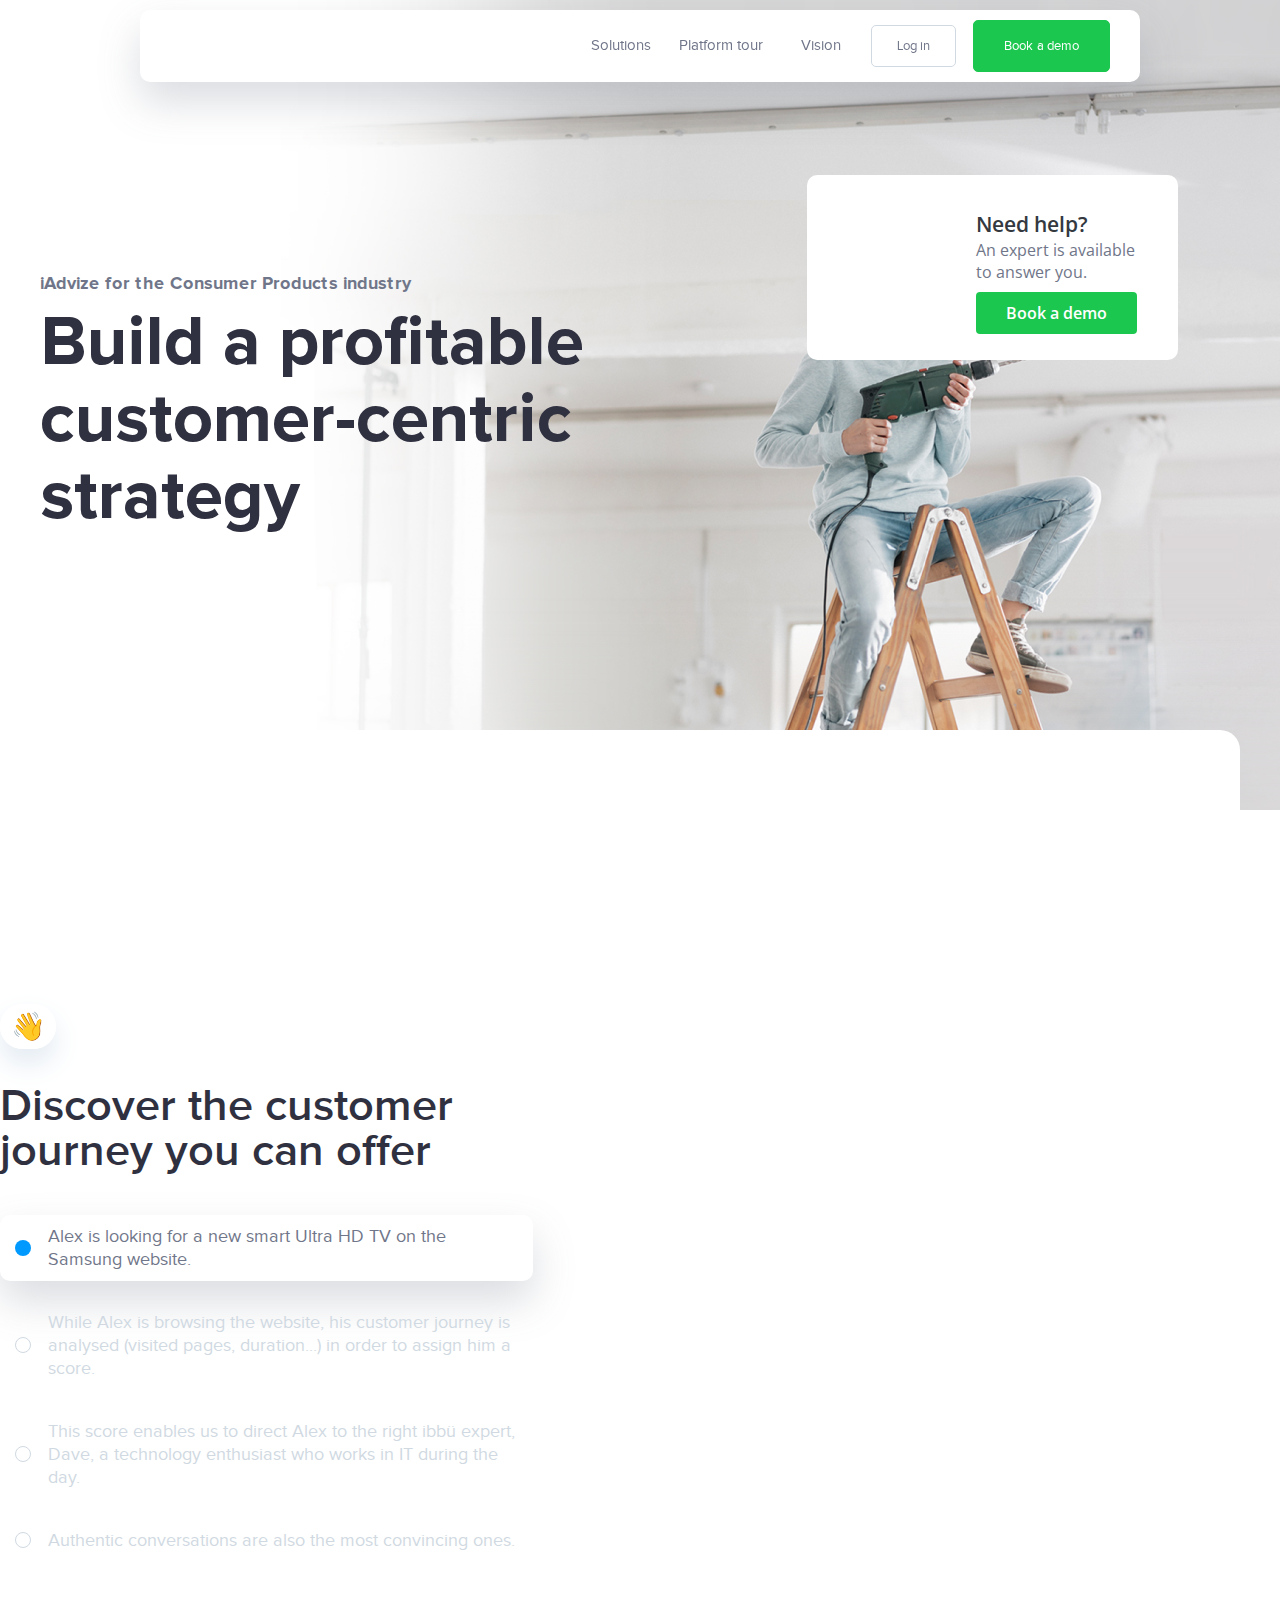
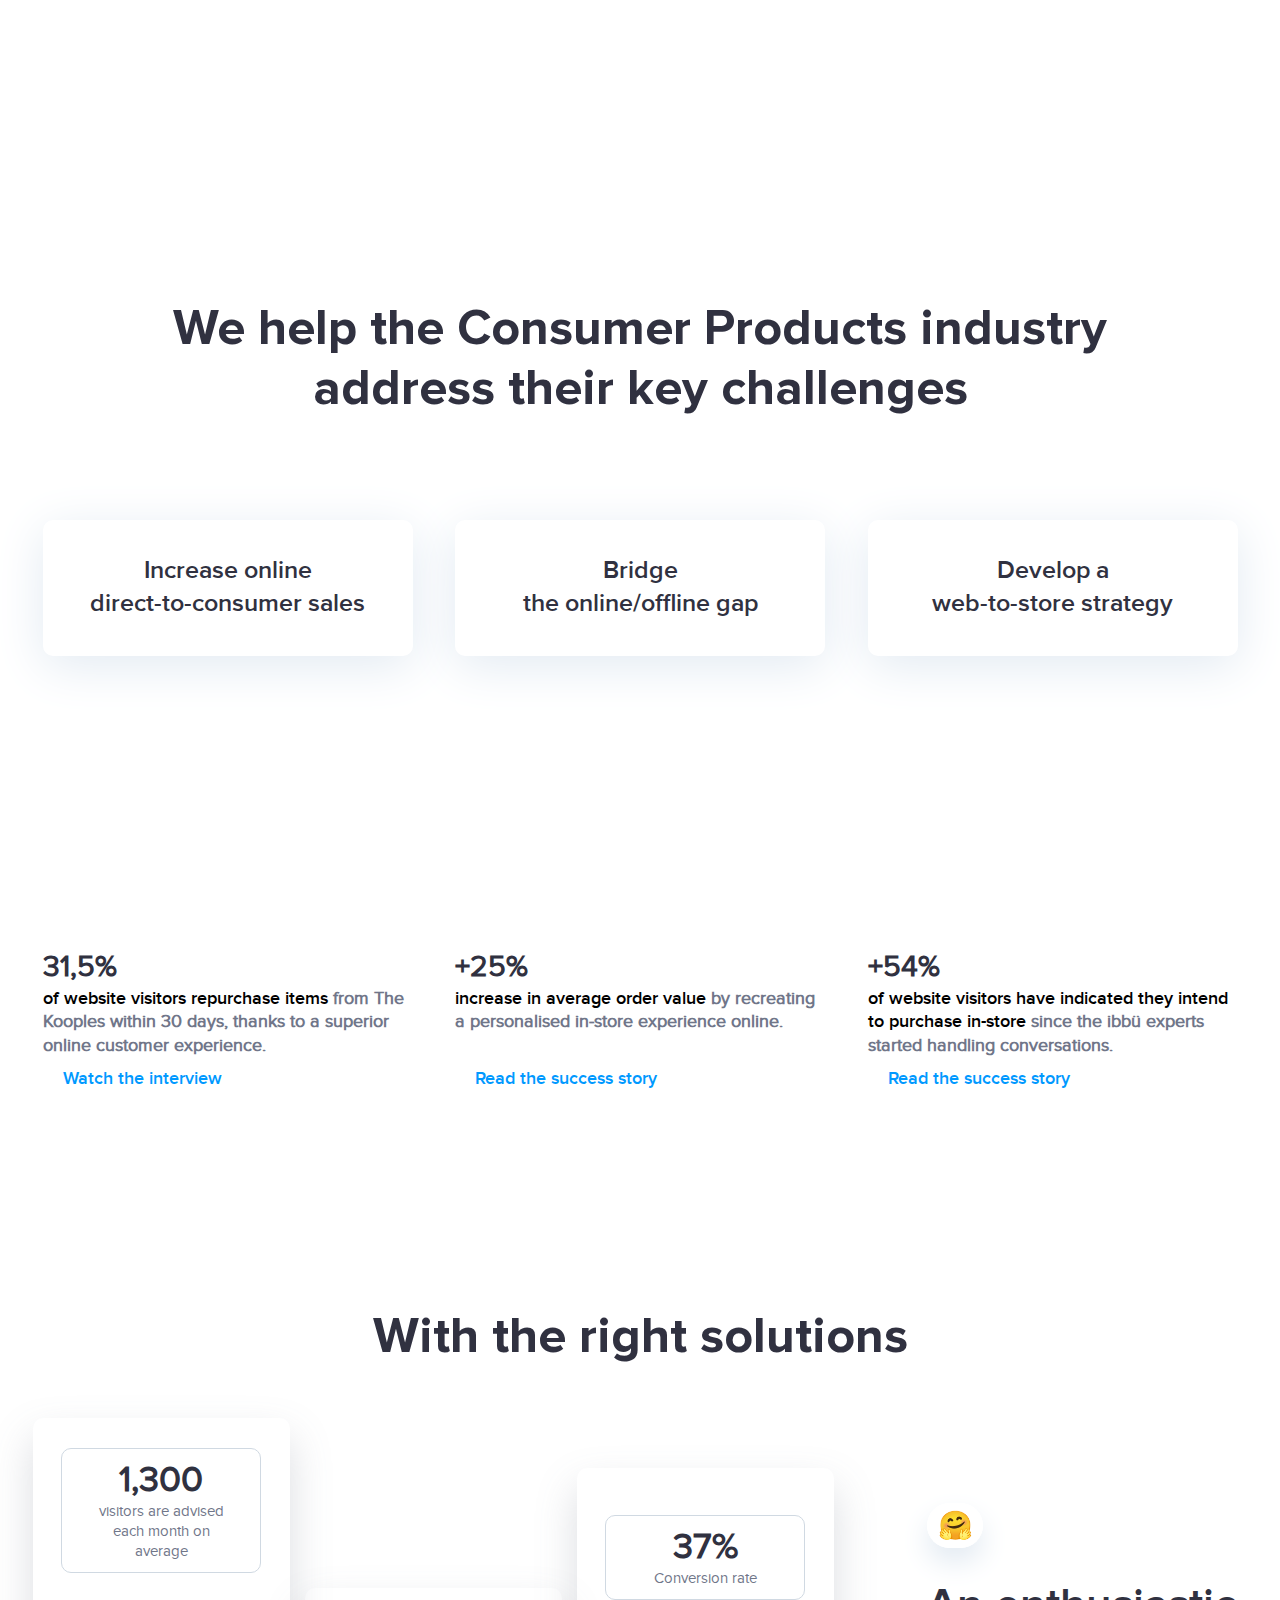
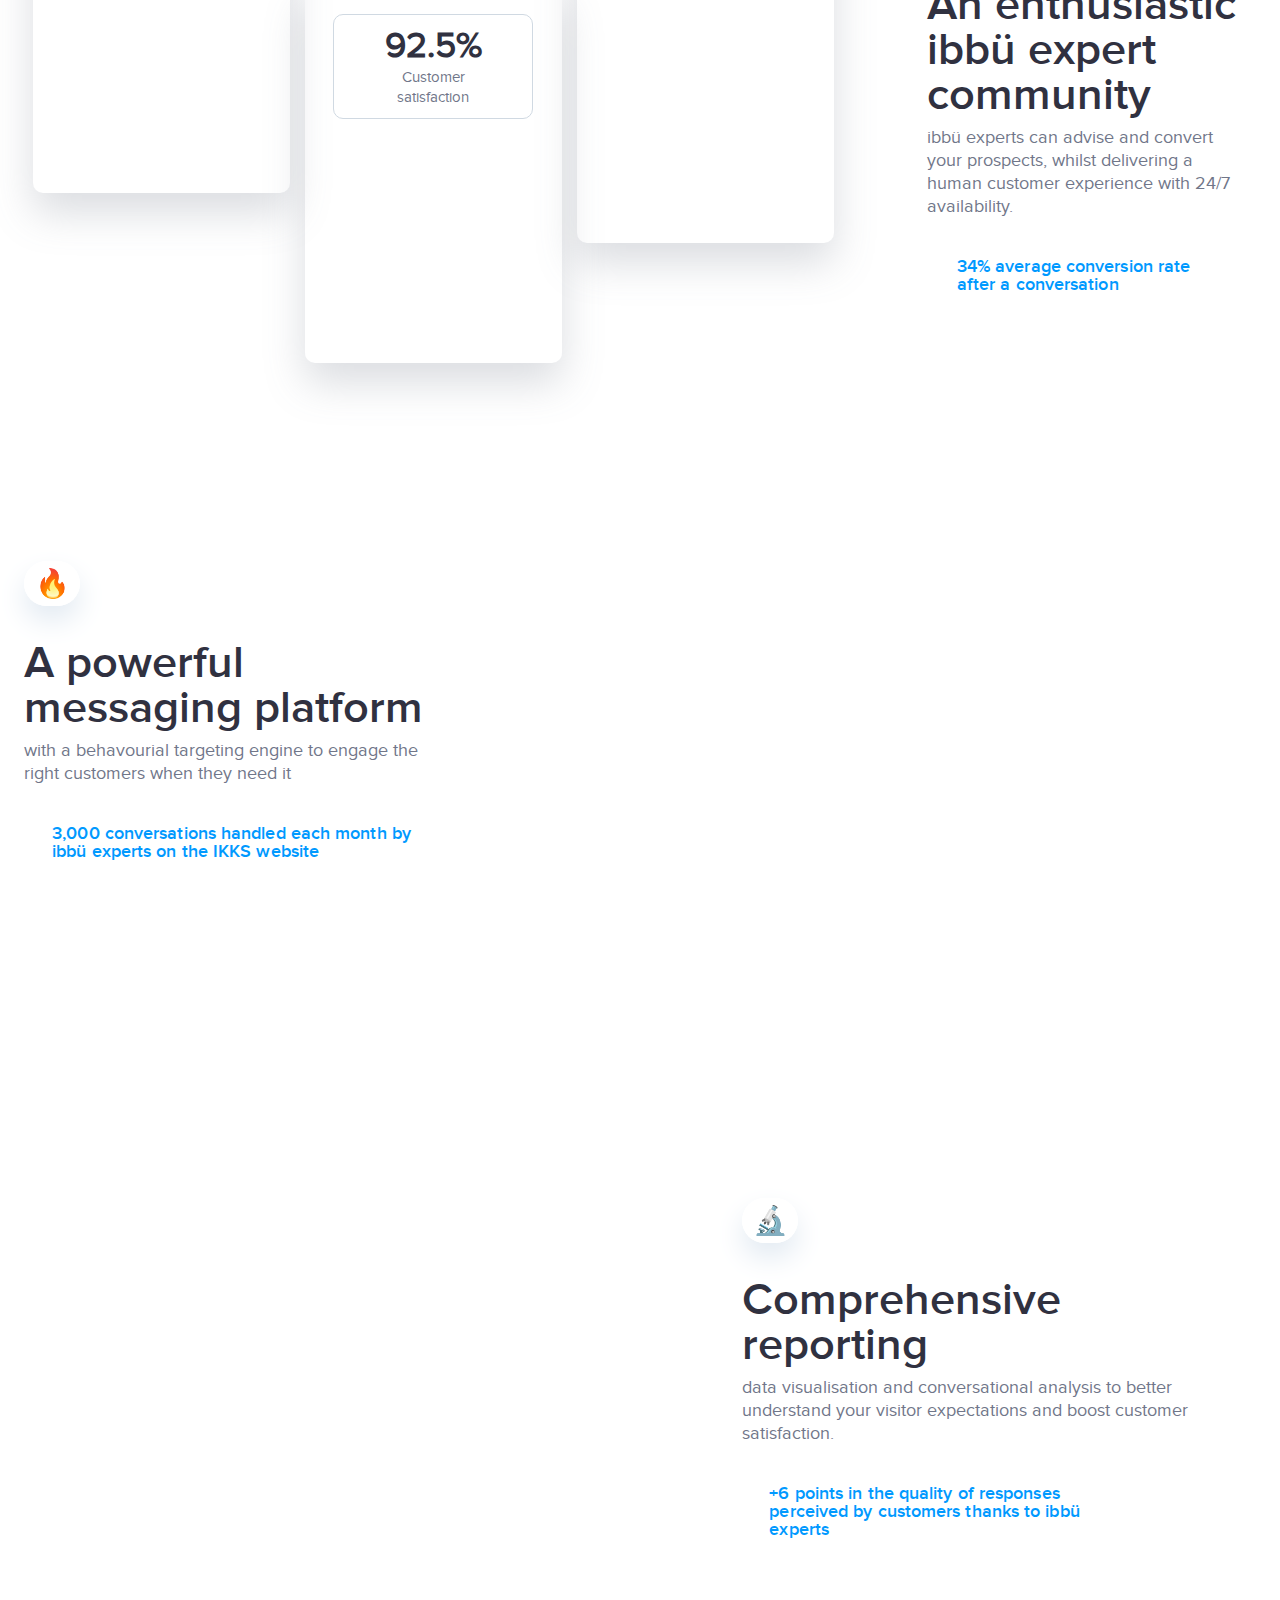
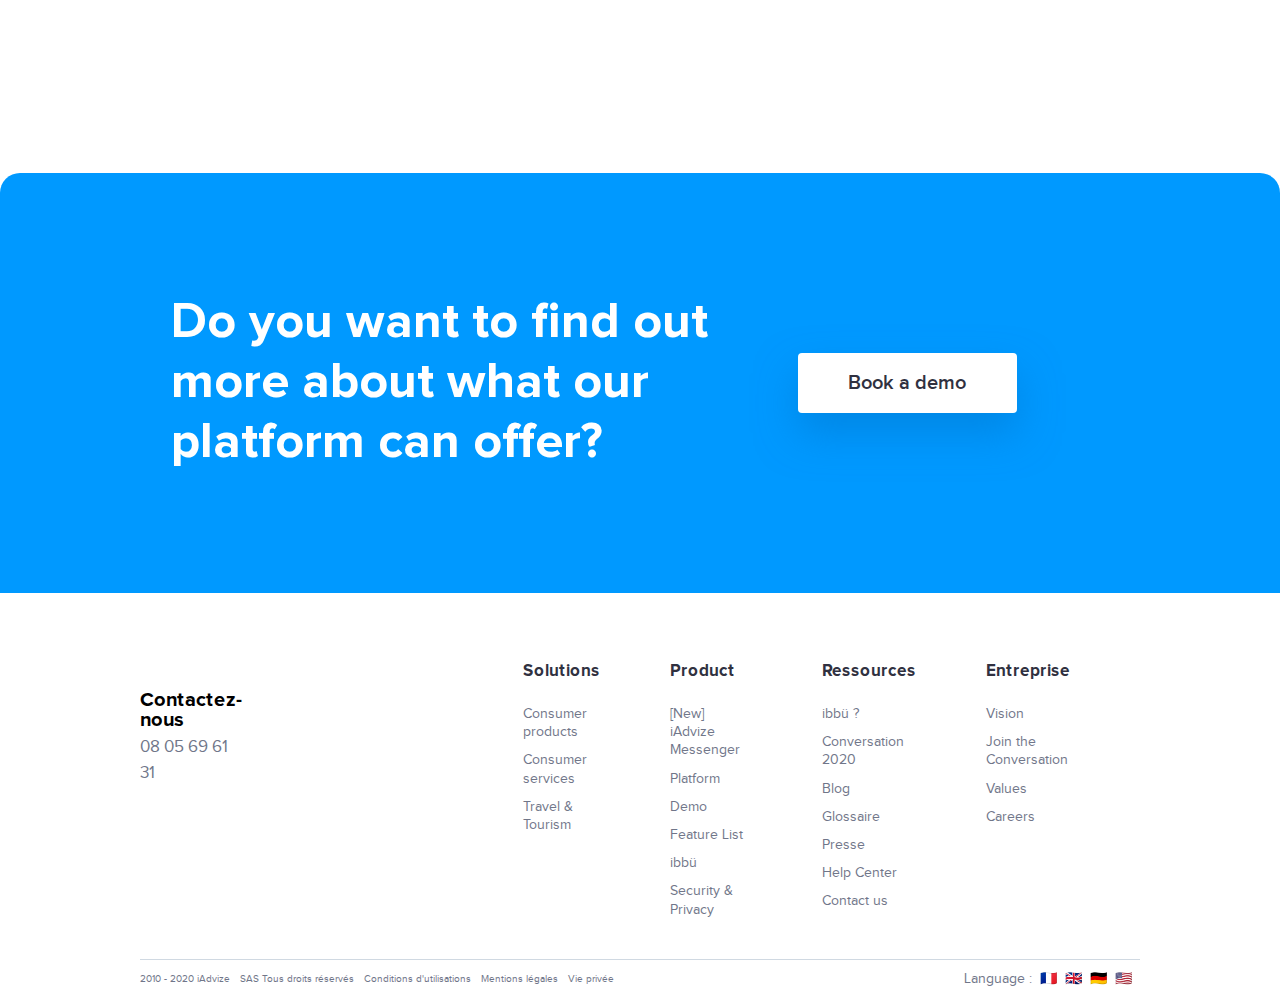
==== commit 873e85e6: "update menu" ====
--- a/index.html
+++ b/index.html
@@ -21,25 +21,25 @@
 
     <div class="menu">
         <div class="menu-inner">
-          <div class="logo">
+          <div class="logo" onclick="window.location.href='https://thirsty-hawking-278e16.netlify.com/'">
             <img src="https://cdn2.hubspot.net/hubfs/403167/WEBSITE-2020/HOMEPAGE/Logo%20iadvize.png" alt="">
           </div>
           <div class="right">
   
             <div class="items">
               <div>
-                <a id="solution-item" href="#">Solutions <i class="fas fa-caret-right"></i> </a>
+                <div id="solution-item" href="#">Solutions <i class="fas fa-caret-right"></i> </div>
               </div>
               <div>
-                <a href="#">Platform tour</a>
+                <div onclick="window.location.href='https://pedantic-golick-d38bb6.netlify.com/'">Platform tour</div>
               </div>
               <div>
-                <a href="#">Vision</a>
+                <div onclick="window.location.href='https://pedantic-golick-d38bb6.netlify.com/'">Vision</div>
               </div>
                 <div id="submenu" class="industry-pages hide-menu">
-                    <div>Consumer products</div>
-                    <div>Consumer services</div>
-                    <div>Travel & Tourism</div>
+                    <div onclick="window.location.href='https://elated-fermi-9bc828.netlify.com/'">Consumer products</div>
+                    <div onclick="window.location.href='https://eager-keller-f2705c.netlify.com/'">Consumer services</div>
+                    <div onclick="window.location.href='https://thirsty-mayer-fa8247.netlify.com/'">Travel & Tourism</div>
                 </div>
             </div>
   
@@ -59,16 +59,16 @@
         </div>
   
         <div id="menu-items" class="menu-inner-mobile">
-          <div class="item-title">Home</div>
+          <div class="item-title" onclick="window.location.href='https://thirsty-hawking-278e16.netlify.com/'">Home</div>
           <div class="separator"></div>
           <div class="item-title">Solutions</div>
-          <div class="item">Consumer products</div>
-          <div class="item">Consumer services</div>
-          <div class="item">Travel & Tourism</div>
+          <div class="item" onclick="window.location.href='https://elated-fermi-9bc828.netlify.com/'">Consumer products</div>
+          <div class="item" onclick="window.location.href='https://eager-keller-f2705c.netlify.com/'">Consumer services</div>
+          <div class="item" onclick="window.location.href='https://thirsty-mayer-fa8247.netlify.com/'">Travel & Tourism</div>
           <div class="separator"></div>
-          <div class="item-title">Platform tour</div>
+          <div class="item-title" onclick="window.location.href='https://pedantic-golick-d38bb6.netlify.com/'">Platform tour</div>
           <div class="separator"></div>
-          <div class="item-title">Vision</div>
+          <div class="item-title" onclick="window.location.href='https://pedantic-golick-d38bb6.netlify.com/'">Vision</div>
         </div>
 
     </div>
--- a/css/style.css
+++ b/css/style.css
@@ -211,6 +211,9 @@
   background-color: white;
   padding: 20px 20px;
 }
+.menu .menu-inner-mobile div {
+  cursor: pointer;
+}
 .menu .menu-inner-mobile .item-title {
   font-family: "proxima-bold", "Helvetica Neue", Helvetica, Arial, sans-serif;
   font-size: 20px;
@@ -254,6 +257,7 @@
 }
 .menu .menu-inner .logo {
   width: 121px;
+  cursor: pointer;
 }
 .menu .menu-inner .logo img {
   max-width: 121px;
@@ -288,9 +292,9 @@
 }
 .menu .menu-inner .right .items .industry-pages {
   position: absolute;
-  width: 135px;
+  width: 170px;
   top: 25px;
-  left: -20px;
+  left: -30px;
   background-color: white;
   font-family: "proxima-regular", "Helvetica Neue", Helvetica, Arial, sans-serif;
   font-size: 13px;
@@ -326,13 +330,13 @@
   height: auto;
   text-align: center;
 }
-.menu .menu-inner .right .items div a {
+.menu .menu-inner .right .items div div {
   font-family: "proxima-regular", "Helvetica Neue", Helvetica, Arial, sans-serif;
   font-size: 15px;
   color: #707689;
-  text-decoration: none;
-}
-.menu .menu-inner .right .items div a:hover {
+  cursor: pointer;
+}
+.menu .menu-inner .right .items div div:hover {
   font-family: "proxima-bold", "Helvetica Neue", Helvetica, Arial, sans-serif;
   color: #303140;
 }
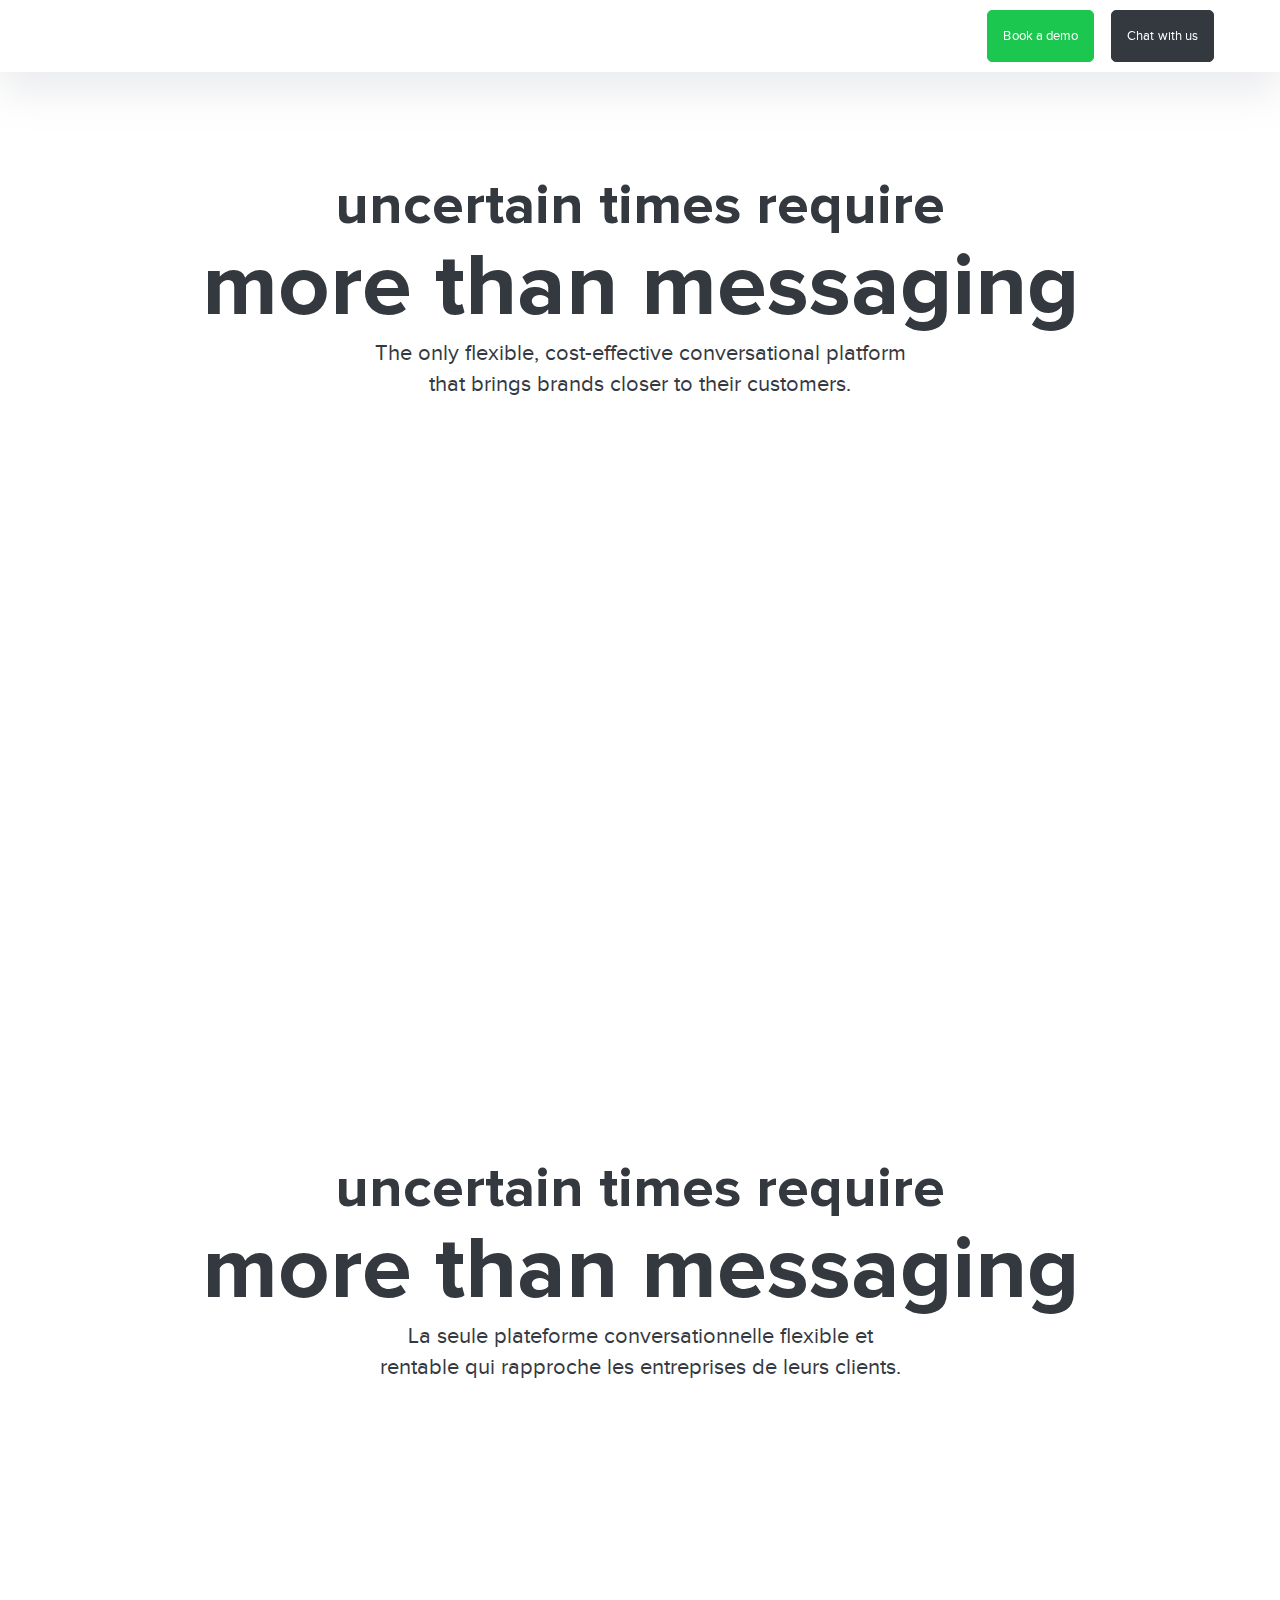
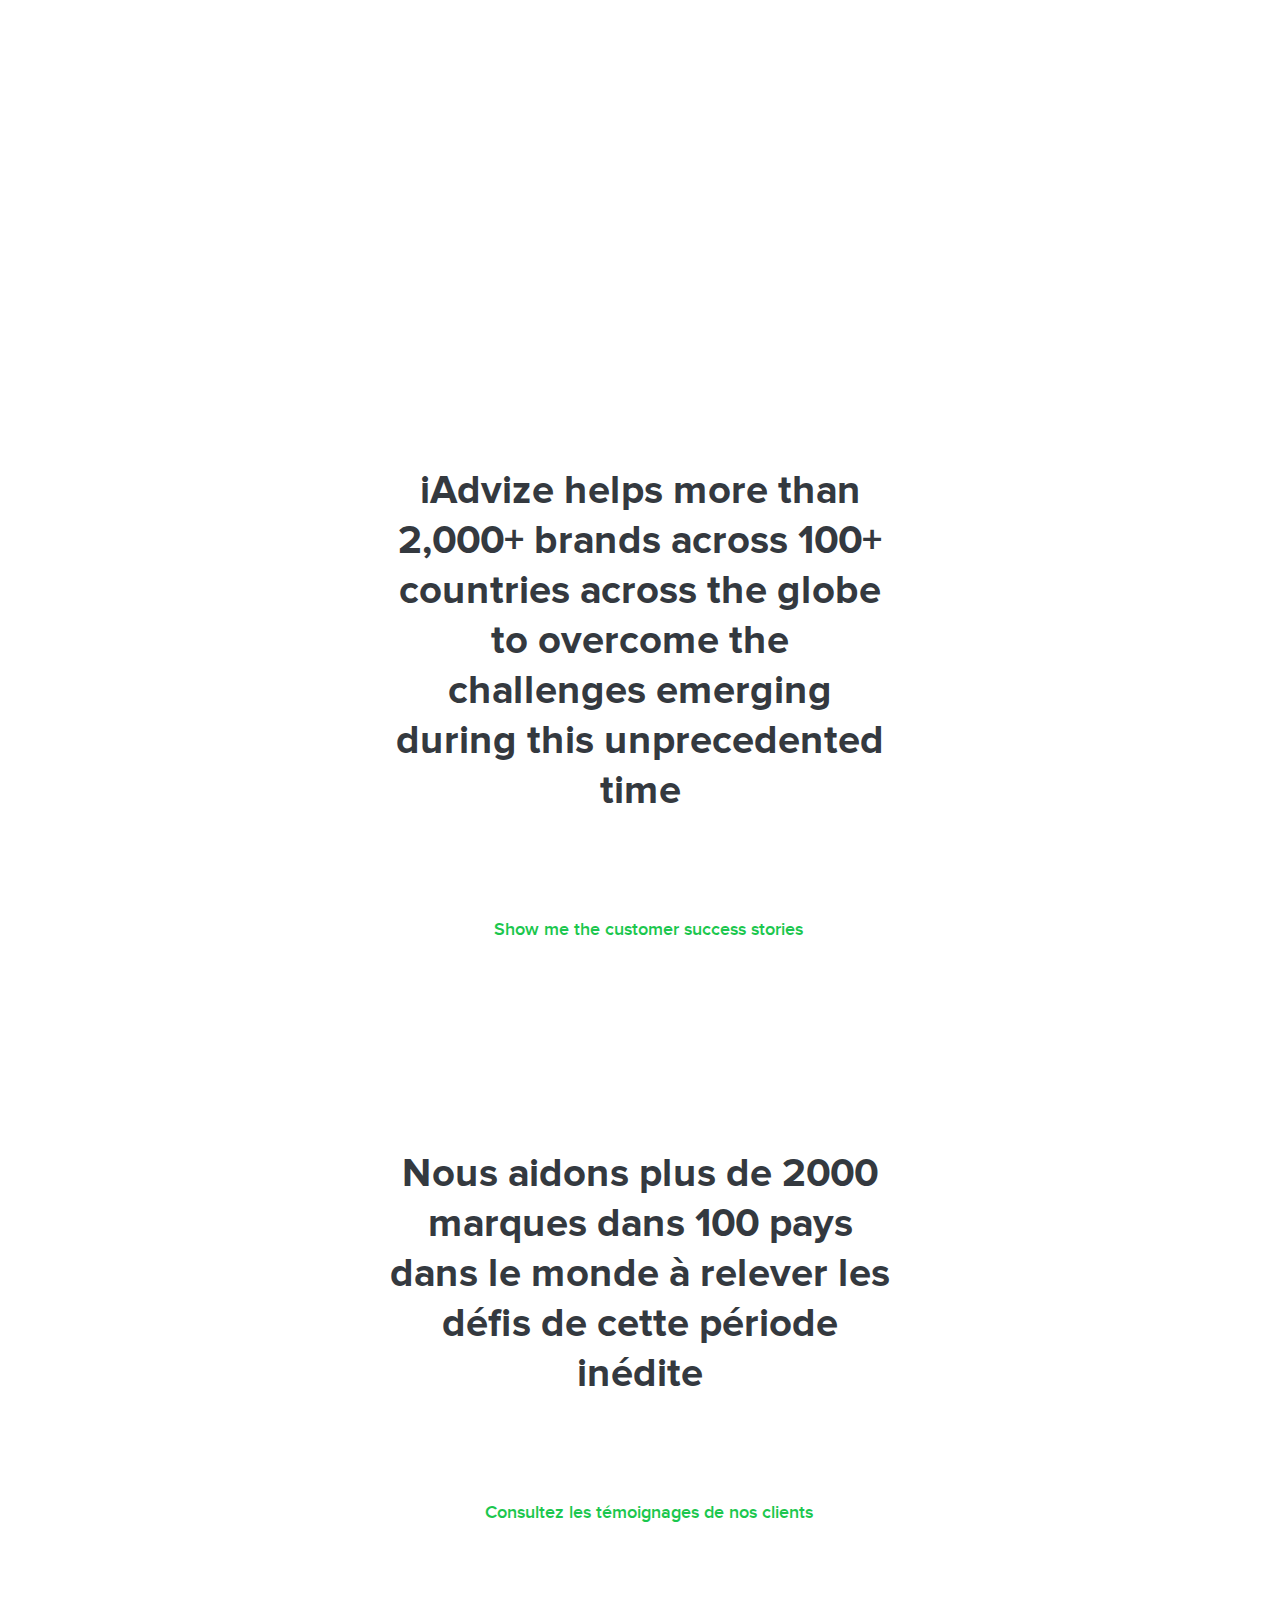
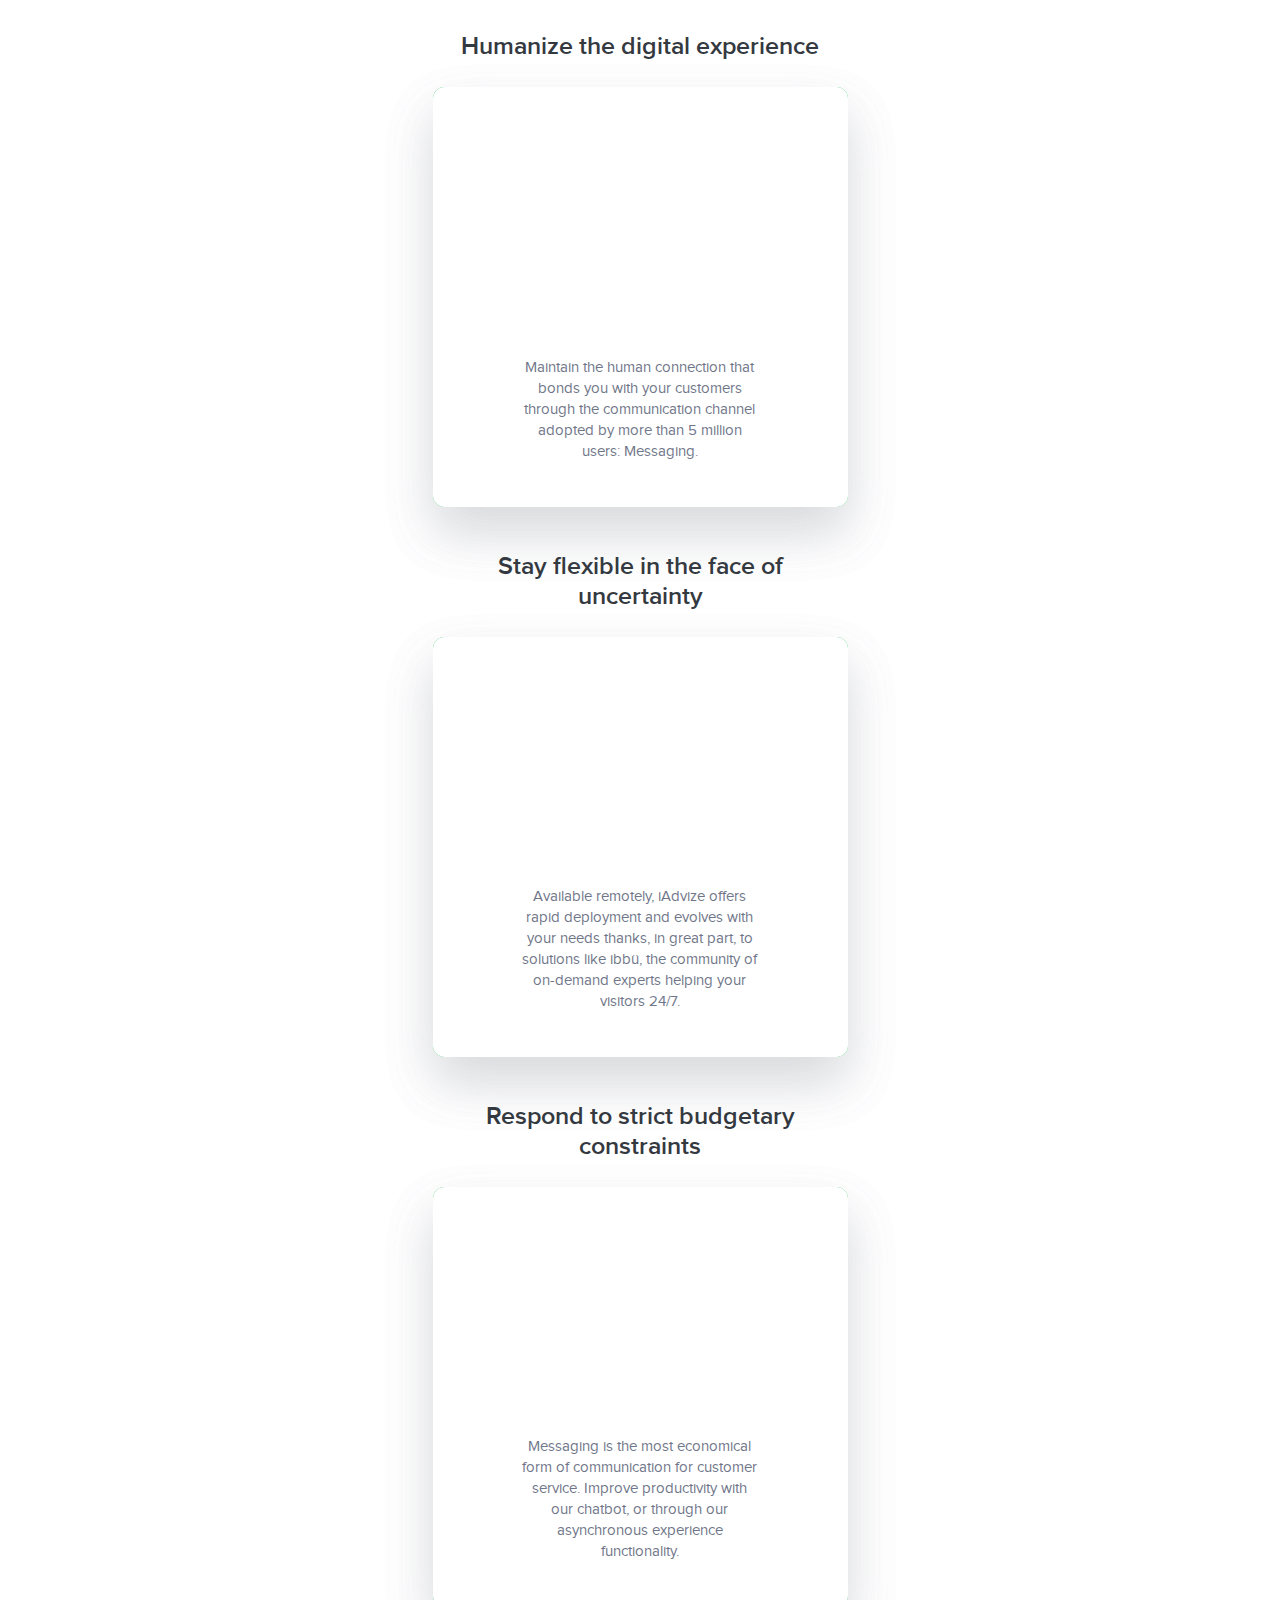
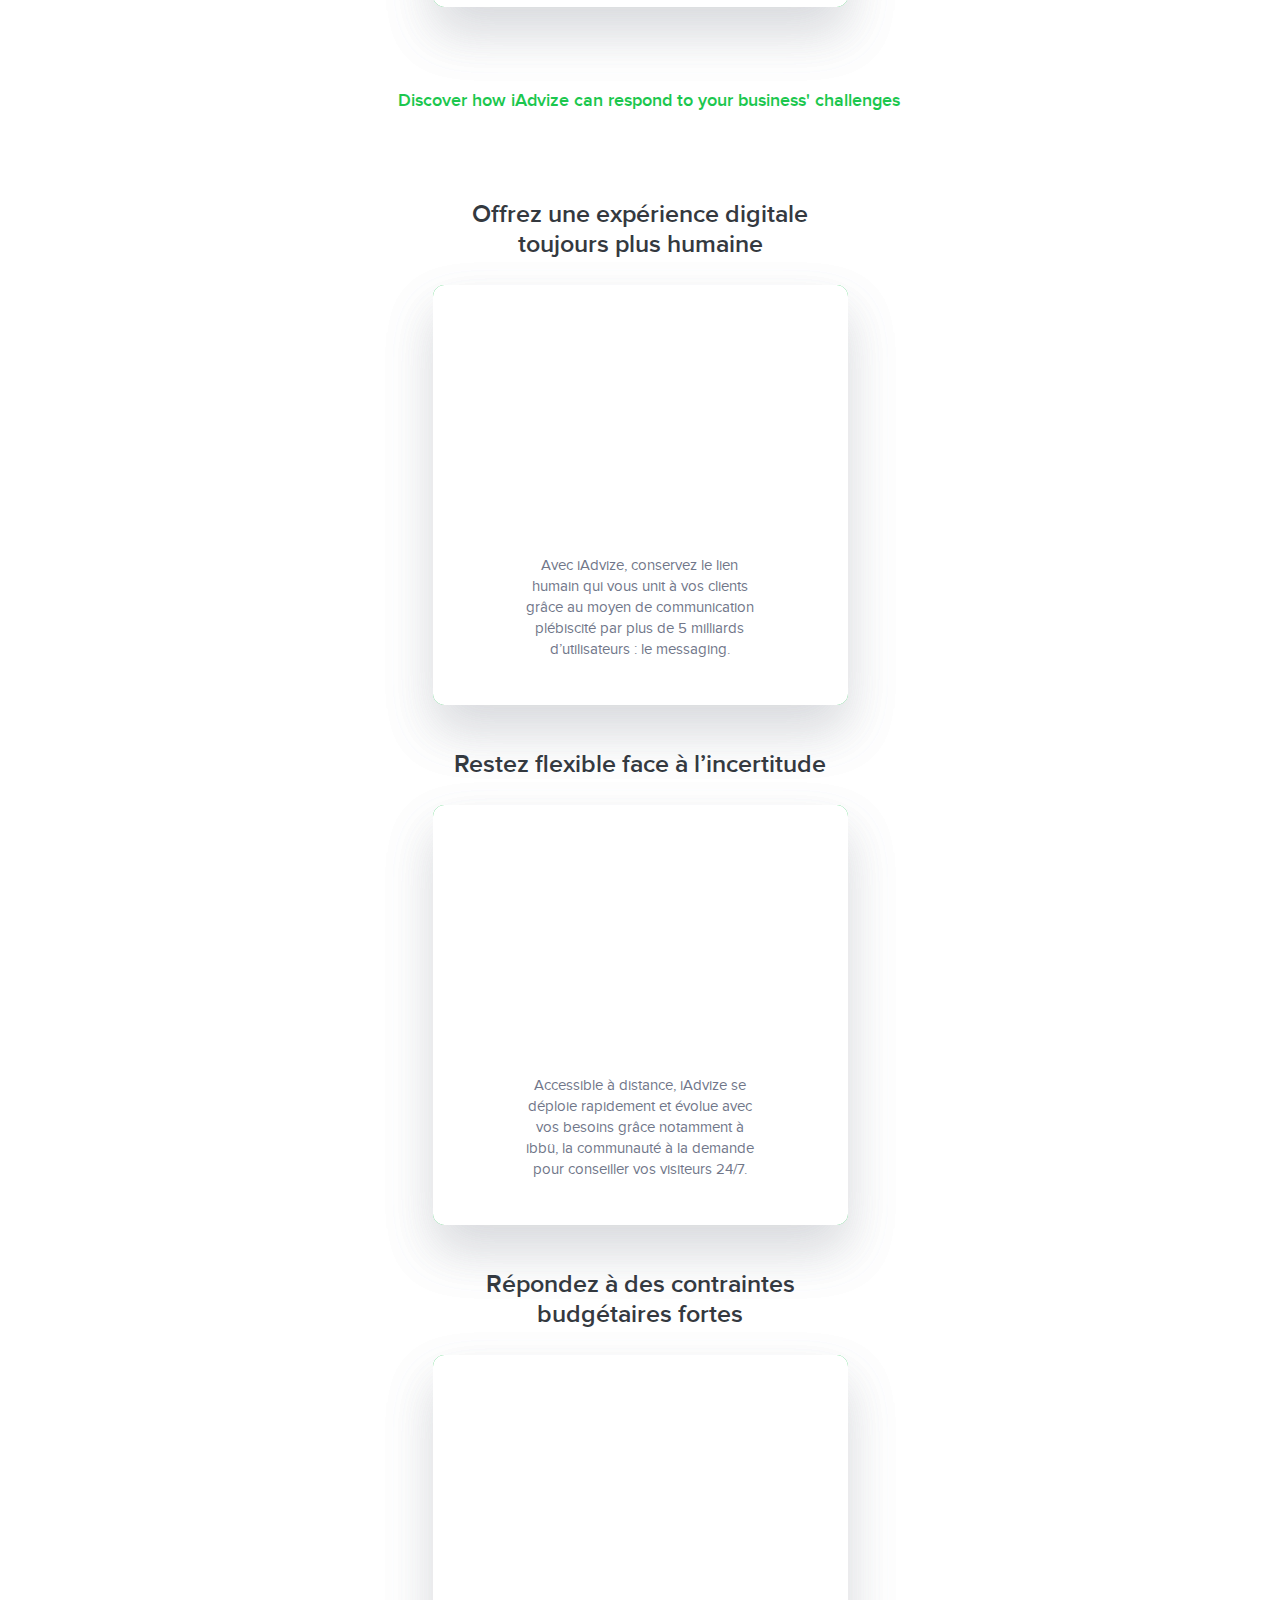
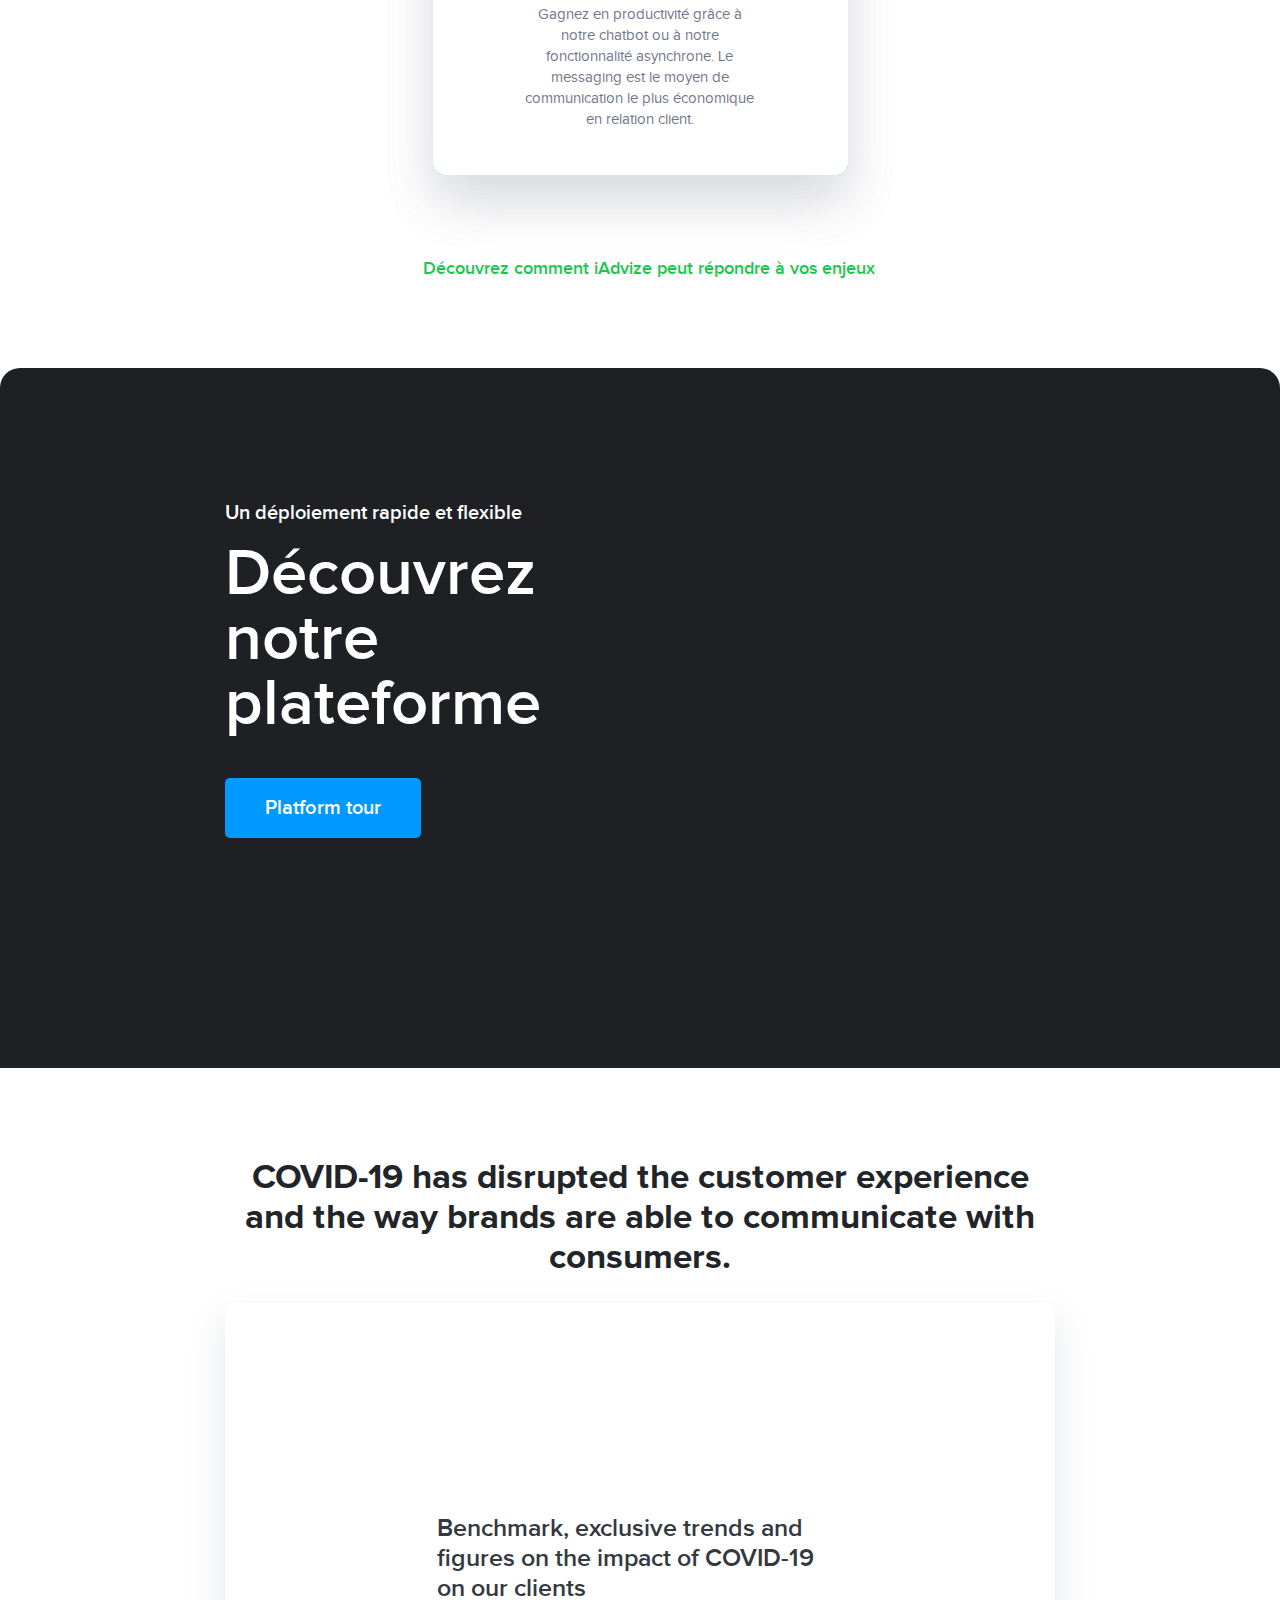
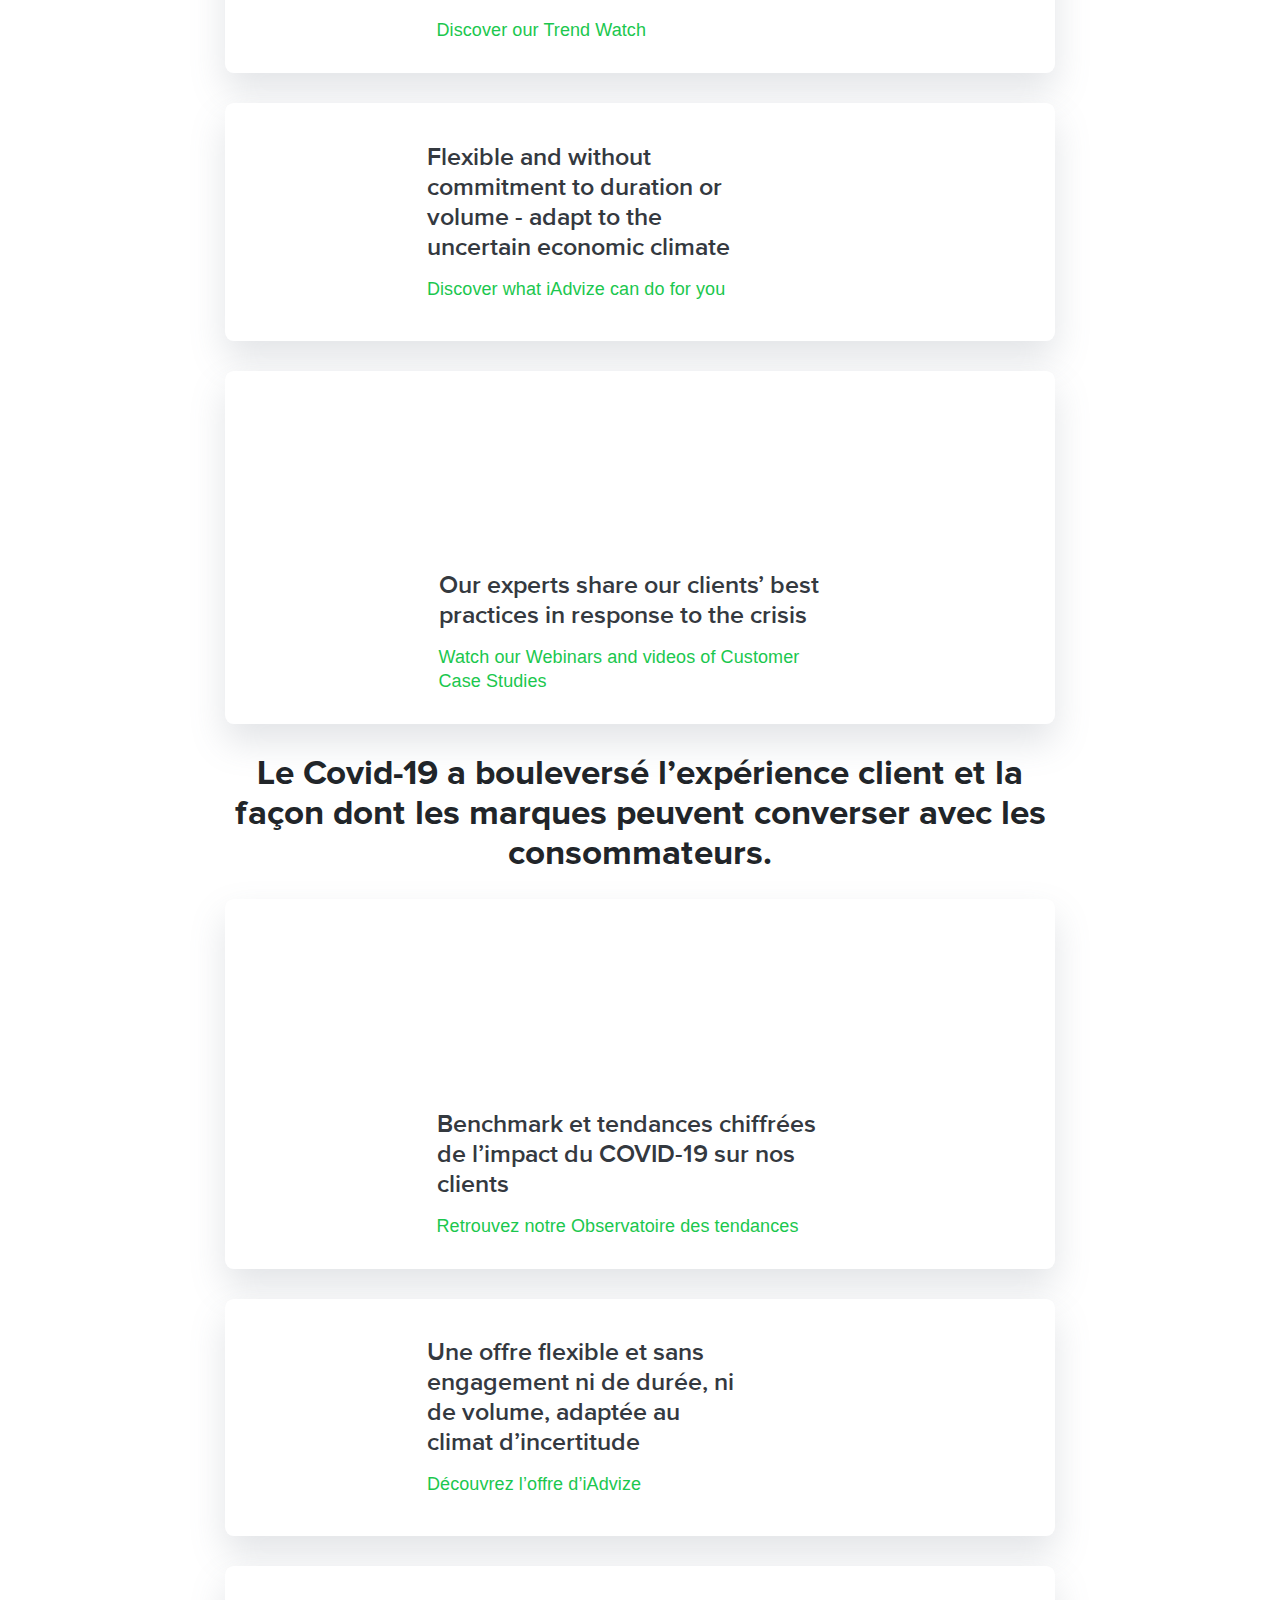
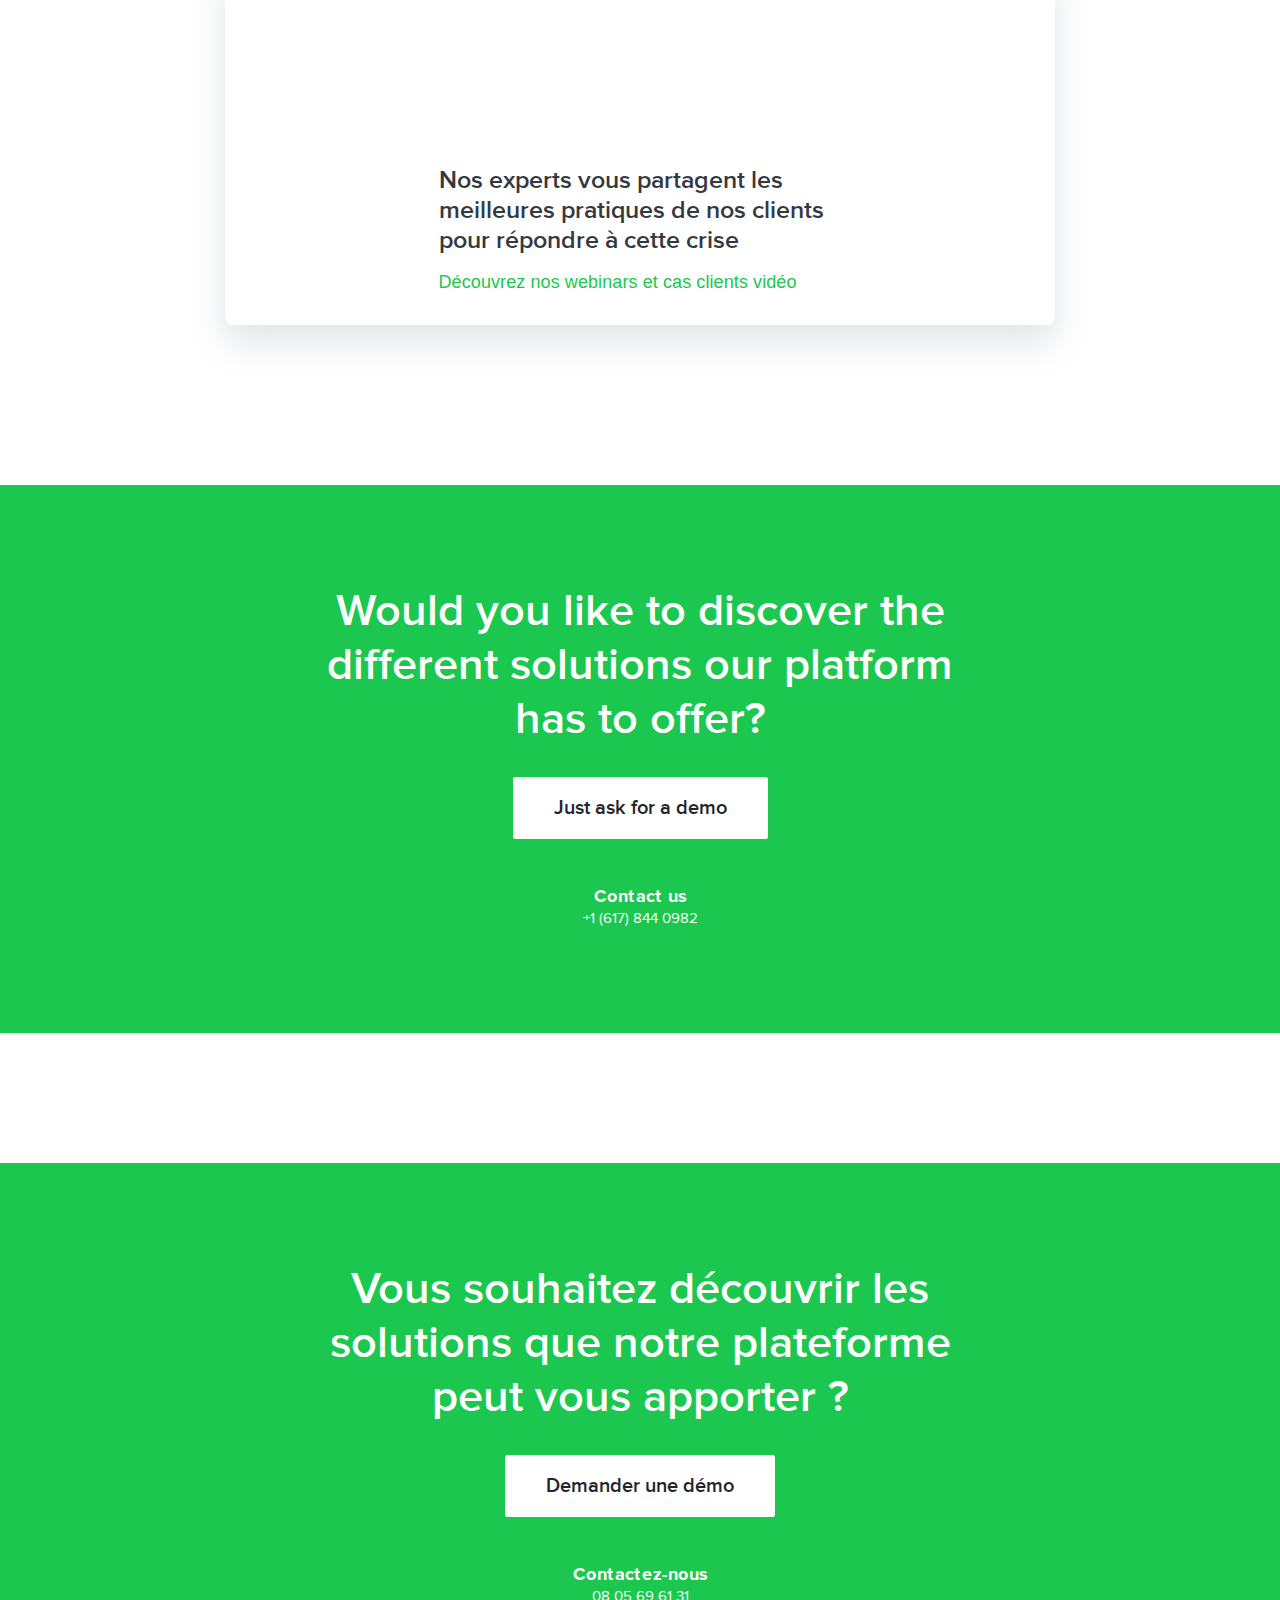
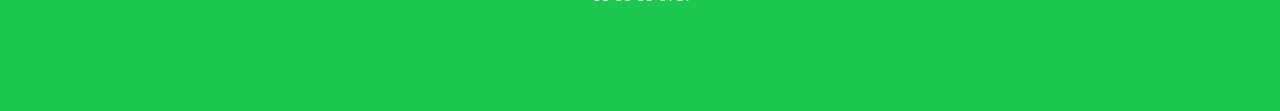
==== commit 55ad6d32: "new hp" ====
--- a/index.html
+++ b/index.html
@@ -6,506 +6,555 @@
     <meta name="viewport" content="width=device-width, initial-scale=1.0">
     <meta http-equiv="X-UA-Compatible" content="ie=edge">
 
+    <meta property="og:image" content="https://cdn2.hubspot.net/hubfs/403167/WEBSITE-2020/PRODUCT/Thumbnail---pages-2.jpg">
+    <meta property="og:title" content="iAdvize - Products" />
+
     <link rel="stylesheet" href="https://stackpath.bootstrapcdn.com/bootstrap/4.3.1/css/bootstrap.min.css" integrity="sha384-ggOyR0iXCbMQv3Xipma34MD+dH/1fQ784/j6cY/iJTQUOhcWr7x9JvoRxT2MZw1T" crossorigin="anonymous">
     <link rel="stylesheet" href="./css/minireset-bis.min.css">
+
     <link rel="stylesheet" href="./css/style.css">
 
     <link href="https://fonts.googleapis.com/css?family=Open+Sans:300,300i,400,400i,600,600i,700,700i,800,800i&display=swap" rel="stylesheet">
-    <script charset="utf-8" type="text/javascript" src="//js.hsforms.net/forms/v2.js"></script>
+    <script src="https://code.jquery.com/jquery-3.3.1.slim.min.js" integrity="sha384-q8i/X+965DzO0rT7abK41JStQIAqVgRVzpbzo5smXKp4YfRvH+8abtTE1Pi6jizo" crossorigin="anonymous"></script>
   
     <title></title>
 
+    <style>
+      .rido{
+        display: none;
+        transition: all 0.3s ease-in-out;
+        -moz-transition: all 0.3s ease-in-out;
+        -o-transition: all 0.3s ease-in-out;
+        -webkit-transition: all 0.3s ease-in-out;
+        -ms-transition: all 0.3s ease-in-out;
+      }
+
+      .top{
+        top: 10px !important;
+        transition: all 0.3s ease-in-out;
+        -moz-transition: all 0.3s ease-in-out;
+        -o-transition: all 0.3s ease-in-out;
+        -webkit-transition: all 0.3s ease-in-out;
+        -ms-transition: all 0.3s ease-in-out;
+      }
+    </style>
+
 </head>
 
   <body>
 
-    <div class="menu">
-        <div class="menu-inner">
-          <div class="logo" onclick="window.location.href='https://thirsty-hawking-278e16.netlify.com/'">
-            <img src="https://cdn2.hubspot.net/hubfs/403167/WEBSITE-2020/HOMEPAGE/Logo%20iadvize.png" alt="">
-          </div>
-          <div class="right">
-  
-            <div class="items">
-              <div>
-                <div id="solution-item" href="#">Solutions <i class="fas fa-caret-right"></i> </div>
-              </div>
-              <div>
-                <div onclick="window.location.href='https://pedantic-golick-d38bb6.netlify.com/'">Platform tour</div>
-              </div>
-              <div>
-                <div onclick="window.location.href='https://pedantic-golick-d38bb6.netlify.com/'">Vision</div>
-              </div>
-                <div id="submenu" class="industry-pages hide-menu">
-                    <div onclick="window.location.href='https://elated-fermi-9bc828.netlify.com/'">Consumer products</div>
-                    <div onclick="window.location.href='https://eager-keller-f2705c.netlify.com/'">Consumer services</div>
-                    <div onclick="window.location.href='https://thirsty-mayer-fa8247.netlify.com/'">Travel & Tourism</div>
-                </div>
-            </div>
-  
-            <div class="ctas">
-              <div class="login">
-                Log in
-              </div>
-              <div class="demo" data-toggle="modal" data-target="#contact">
-                Book a demo
-              </div>
-              <span class="navbar-toggle" id="js-navbar-toggle">
-                <i id="icon" class="fas fa-bars"></i>
-              </span>
-  
-            </div>
-          </div>
-        </div>
-  
-        <div id="menu-items" class="menu-inner-mobile">
-          <div class="item-title" onclick="window.location.href='https://thirsty-hawking-278e16.netlify.com/'">Home</div>
-          <div class="separator"></div>
-          <div class="item-title">Solutions</div>
-          <div class="item" onclick="window.location.href='https://elated-fermi-9bc828.netlify.com/'">Consumer products</div>
-          <div class="item" onclick="window.location.href='https://eager-keller-f2705c.netlify.com/'">Consumer services</div>
-          <div class="item" onclick="window.location.href='https://thirsty-mayer-fa8247.netlify.com/'">Travel & Tourism</div>
-          <div class="separator"></div>
-          <div class="item-title" onclick="window.location.href='https://pedantic-golick-d38bb6.netlify.com/'">Platform tour</div>
-          <div class="separator"></div>
-          <div class="item-title" onclick="window.location.href='https://pedantic-golick-d38bb6.netlify.com/'">Vision</div>
-        </div>
-
-    </div>
-
-    <section class="start">
-        <div class="inner">
-            <div class="pop-in">
-                <img src="https://cdn2.hubspot.net/hubfs/403167/WEBSITE-2020/PRODUCT/avatar-bis.png" alt="">
-                <div class="text-pop-in">
-                    <h3>Need help?</h3>
-                    <h2>An expert is available to answer you.</h2>
-                    <a href="#">Book a demo</a>
-                </div>
-            </div>
-            <div class="text">
-                <h3>iAdvize for the Consumer Products industry</h3>
-                <h2>Build a profitable customer-centric strategy</h2>
-            </div>
-            <div class="logos">
-                <img src="https://cdn2.hubspot.net/hubfs/403167/WEBSITE-2020/PRODUCT/samsung.png" alt="">
-                <img src="https://cdn2.hubspot.net/hubfs/403167/WEBSITE-2020/PRODUCT/backmarket.png" alt="">
-                <img src="https://cdn2.hubspot.net/hubfs/403167/WEBSITE-2020/PRODUCT/nespresso.png" alt="">
-                <img src="https://cdn2.hubspot.net/hubfs/403167/WEBSITE-2020/PRODUCT/cdiscount.png" alt="">
-                <img src="https://cdn2.hubspot.net/hubfs/403167/WEBSITE-2020/PRODUCT/fnac.png" alt="">
-                <img src="https://cdn2.hubspot.net/hubfs/403167/WEBSITE-2020/PRODUCT/conforama.png" alt="">
-                <img src="https://cdn2.hubspot.net/hubfs/403167/WEBSITE-2020/PRODUCT/decathlon.png" alt="">
-            </div>
-        </div>
-    </section>
-
-    <div class="journey">
-        <div class="inner">
-            <div class="text">
-                <div class="picto">
-                    👋
-                </div>
-                <h3>
-                    Discover the customer journey you can offer
-                </h3>
-
-                <ul class="nav" id="pills-tab" role="tablist">
-                    <li class="nav-item">
-                        <a href="#looking" class="nav-link active" data-toggle="pill" role="tab" aria-controls="looking" aria-selected="true">
-                            <div class="bulle"></div>
-                            <div class="text">
-                                Alex is looking for a new smart Ultra HD TV on the Samsung website.
-                            </div>
-                        </a>
-                    </li>
-                    <li class="nav-item">
-                        <a href="#analyse" class="nav-link" data-toggle="pill" role="tab" aria-controls="looking" aria-selected="true">
-                            <div class="bulle"></div>
-                            <div class="text">
-                                While Alex is browsing the website, his customer journey is analysed (visited pages, duration...) in order to assign him a score.
-                            </div>
-                        </a>
-                    </li>
-                    <li class="nav-item">
-                        <a href="#conseils" class="nav-link" data-toggle="pill" role="tab" aria-controls="looking" aria-selected="true">
-                            <div class="bulle"></div>
-                            <div class="text">
-                                This score enables us to direct Alex to the right ibbü expert, Dave, a technology enthusiast who works in IT during the day.
-                            </div>
-                        </a>
-                    </li>
-                    <li class="nav-item">
-                        <a href="#final" class="nav-link" data-toggle="pill" role="tab" aria-controls="looking" aria-selected="true">
-                            <div class="bulle"></div>
-                            <div class="text">
-                                Authentic conversations are also the most convincing ones.
-                            </div>
-                        </a>
-                    </li>
-                </ul>
-
-            </div>
-
-            <div class="container-visuel tab-content" id="pills-tabContent">
-                <img class="tab-pane show active" id="looking" role="tabpanel" src="https://cdn2.hubspot.net/hubfs/403167/WEBSITE-2020/PRODUCT/step-1.png" alt="">
-                <img class="tab-pane show" id="analyse" role="tabpanel" src="https://cdn2.hubspot.net/hubfs/403167/WEBSITE-2020/PRODUCT/step-2bis.png" alt="">
-                <img class="tab-pane show" id="conseils" role="tabpanel" src="https://cdn2.hubspot.net/hubfs/403167/WEBSITE-2020/PRODUCT/step-3bis.png" alt="">
-                <img class="tab-pane show" id="final" role="tabpanel" src="https://cdn2.hubspot.net/hubfs/403167/WEBSITE-2020/PRODUCT/step-final.png" alt="">
-            </div>
-
-        </div>
-    </div>
-
-    <section class="use-cases">
-
-        <h2 class="subtitle">
-            We help the Consumer Products industry address their key challenges
-        </h2>
-
-        <div class="inner">
-            <div class="card">
-                <div class="title">
-                    <h2>Increase online <br>direct-to-consumer sales</h2>
-                </div>
-                <div class="visuel">
-                    <img src="https://cdn2.hubspot.net/hubfs/403167/WEBSITE-2020/PRODUCT/thekooples.png" alt="">
-                </div>
-                <div class="stat">
-                    31,5%
-                </div>
-                <div class="description">
-                    <span>of website visitors repurchase items </span>from The Kooples within 30 days, thanks to a superior online customer experience.
-                </div>
-                <a href="#">
-                    <img src="https://cdn2.hubspot.net/hubfs/403167/WEBSITE-2020/PRODUCT/arrow.png" alt=""> Watch the interview
-                </a>
-            </div>
-            <div class="card">
-                <div class="title">
-                    <h2>Bridge<br>the online/offline gap</h2>
-                </div>
-                <div class="visuel">
-                    <img src="https://cdn2.hubspot.net/hubfs/403167/WEBSITE-2020/PRODUCT/verbaudet.png" alt="">
-                </div>
-                <div class="stat">
-                    +25%
-                </div>
-                <div class="description">
-                    <span>increase in average order value </span>by recreating a personalised in-store experience online.
-                </div>
-                <a href="#">
-                    <img src="https://cdn2.hubspot.net/hubfs/403167/WEBSITE-2020/PRODUCT/arrow.png" alt=""> Read the success story
-                </a>
-            </div>
-            <div class="card">
-                <div class="title">
-                    <h2>Develop a<br>web-to-store strategy</h2>
-                </div>
-                <div class="visuel">
-                    <img src="https://cdn2.hubspot.net/hubfs/403167/WEBSITE-2020/PRODUCT/leroymerlin.png" alt="">
-                </div>
-                <div class="stat">
-                    +54%
-                </div>
-                <div class="description">
-                    <span>of website visitors have indicated they intend to purchase in-store </span>since the ibbü experts started handling conversations.
-                </div>
-                <a href="#">
-                    <img src="https://cdn2.hubspot.net/hubfs/403167/WEBSITE-2020/PRODUCT/arrow.png" alt=""> Read the success story
-                </a>
-            </div>
-
-
-        </div>
-    </section>
-
-    <div class="separator"></div>
-
-    <section class="community">
-
-        <h2>
-            With the right solutions
-        </h2>
-
-        <div class="inner">
-            <div class="container-visuel">
-                <div class="expert-line">
-                    <div class="expert-card">
-                        <img src="https://cdn2.hubspot.net/hubfs/403167/WEBSITE-2020/PRODUCT/top_amelie.png" alt="">
-                        <img class="logo" src="https://cdn2.hubspot.net/hubfs/403167/WEBSITE-2020/PRODUCT/cdiscount.png" alt="">
-                        <div class="stat">
-                            <span>1,300</span>
-                            <p>
-                                visitors are advised each month on average
-                            </p>
-                        </div>
-                        <div class="expert-photo">
-                            <img src="https://cdn2.hubspot.net/hubfs/403167/WEBSITE-2020/PRODUCT/amelie.png" alt="">
-                        </div>
-                    </div>
-                </div>
-                <div class="expert-line">
-                    <div class="expert-card">
-                        <img src="https://cdn2.hubspot.net/hubfs/403167/WEBSITE-2020/PRODUCT/top_marion.png" alt="">
-                        <img class="logo" src="https://cdn2.hubspot.net/hubfs/403167/WEBSITE-2020/PRODUCT/leroy.png" alt="">
-                        <div class="stat">
-                            <span>92.5%</span>
-                            <p>
-                                Customer satisfaction
-                            </p>
-                        </div>
-                        <div class="expert-photo">
-                            <img src="https://cdn2.hubspot.net/hubfs/403167/WEBSITE-2020/PRODUCT/marion.png" alt="">
-                        </div>
-                    </div>
-                </div>
-                <div class="expert-line">
-                    <div class="expert-card">
-                        <img src="https://cdn2.hubspot.net/hubfs/403167/WEBSITE-2020/PRODUCT/top_maxime.png" alt="">
-                        <img class="logo" src="https://cdn2.hubspot.net/hubfs/403167/WEBSITE-2020/PRODUCT/mecha.png" alt="">
-                        <div class="stat">
-                            <span>37%</span>
-                            <p>
-                                Conversion rate
-                            </p>
-                        </div>
-                        <div class="expert-photo">
-                            <img src="https://cdn2.hubspot.net/hubfs/403167/WEBSITE-2020/PRODUCT/maxime.png" alt="">
-                        </div>
-                    </div>
-                </div>
-            </div>
-            <div class="text">
-                <div class="picto">
-                    🤗
-                </div>
-                <h3>
-                    An enthusiastic ibbü expert community
-                </h3>
-                <h4>
-                    ibbü experts can advise and convert your prospects, whilst delivering a human customer experience with 24/7 availability.
-                </h4>
-                <a href="#">
-                   <img src="https://cdn2.hubspot.net/hubfs/403167/WEBSITE-2020/PRODUCT/arrow.png" alt="">34% average conversion rate after a conversation 
-                </a>
-            </div>
-        </div>
-    </section>
-
-    <div class="separator"></div>
-
-    <section class="messaging">
-        <div class="inner">
-
-            <div class="text">
-                <div class="picto">
-                    🔥
-                </div>
-                <h3>
-                    A powerful messaging platform
-                </h3>
-                <h4>
-                    with a behavourial targeting engine to engage the right customers when they need it
-                </h4>
-                <a href="#">
-                   <img src="https://cdn2.hubspot.net/hubfs/403167/WEBSITE-2020/PRODUCT/arrow.png" alt="">3,000 conversations handled each month by ibbü experts on the IKKS website</a>
-            </div>
-            <div class="container-visuel">
-                <img src="https://cdn2.hubspot.net/hubfs/403167/WEBSITE-2020/PRODUCT/visuel_messaging.png" alt="">
-            </div>
-
-        </div>
-    </section>
-
-    <div class="separator"></div>
-
-    <section class="analytics">
-        <div class="inner">
-            <div class="container-visuel fadeImg">
-                <div id="pic-1" class="illu"></div>
-                <div id="pic-2" class="illu" style="display: none;"></div>
-                <div id="pic-3" class="illu" style="display: none;"></div>
-            </div>
-            <div class="text">
-                <div class="picto">
-                    🔬
-                </div>
-                <h3>
-                    Comprehensive reporting
-                </h3>
-                <h4>
-                    data visualisation and conversational analysis to better understand your visitor expectations and boost customer satisfaction.
-                </h4>
-                <a href="#">
-                   <img src="https://cdn2.hubspot.net/hubfs/403167/WEBSITE-2020/PRODUCT/arrow.png" alt="">+6 points in the quality of responses perceived by customers thanks to ibbü experts
-                </a>
-            </div>
-        </div>
-    </section>
-
-    <section class="cta-area">
-        <div class="inner">
-            <h3>Do you want to find out more about what our platform can offer?</h3>
-            
-            <a href="#">Book a demo</a>
-        </div>
-    </section>
-
-    <div class="footer">
-        <div class="inner">
+    <div class="menu" id="menu">
+      <div class="menu-inner">
+        <div class="logo" onclick="window.location.href='https://www.iadvize.com/en'">
+          <img src="https://cdn2.hubspot.net/hubfs/403167/WEBSITE-2020/HOMEPAGE/Logo%20iadvize%20(2).png" alt="">
+        </div>
+        <div class="right">
   
           <div class="items">
-            <div class="basic">
-              <img class="logo" src="https://cdn2.hubspot.net/hubfs/403167/WEBSITE-2020/HOMEPAGE/Logo%20iadvize.png" alt="">
-              <div class="contact">Contactez-nous</div>
-              <div class="numero">08 05 69 61 31</div>
-              <div class="social-n">
-                <img src="https://cdn2.hubspot.net/hubfs/403167/WEBSITE-2020/HOMEPAGE/Vector.png" alt="">
-                <img src="https://cdn2.hubspot.net/hubfs/403167/WEBSITE-2020/HOMEPAGE/Vector%20(2).png" alt="">
-                <img src="https://cdn2.hubspot.net/hubfs/403167/WEBSITE-2020/HOMEPAGE/Vector%20(1).png" alt="">
-              </div>
-              <img class="gartner" src="https://cdn2.hubspot.net/hubfs/403167/WEBSITE-2020/HOMEPAGE/cool%20vendor%202016%201.png" alt="">
-            </div>
-    
-            <div class="categorie">
-              <div class="title">Solutions</div>
-              <div class="item">Consumer products</div>
-              <div class="item">Consumer services</div>
-              <div class="item">Travel & Tourism</div>
-            </div>
-    
-            <div class="categorie">
-              <div class="title">Product</div>
-              <div class="item">[New] iAdvize Messenger</div>
-              <div class="item">Platform</div>
-              <div class="item">Demo</div>
-              <div class="item">Feature List</div>
-              <div class="item">ibbü</div>
-              <div class="item">Security & Privacy</div>
-            </div>
-    
-            <div class="categorie">
-              <div class="title">Ressources</div>
-              <div class="item">ibbü ?</div>
-              <div class="item">Conversation 2020</div>
-              <div class="item">Blog</div>
-              <div class="item">Glossaire</div>
-              <div class="item">Presse</div>
-              <div class="item">Help Center</div>
-              <div class="item">Contact us</div>
-            </div>
-    
-            <div class="categorie">
-              <div class="title">Entreprise</div>
-              <div class="item">Vision</div>
-              <div class="item">Join the Conversation</div>
-              <div class="item">Values</div>
-              <div class="item">Careers</div>
-            </div>
-          </div>
+            <div class="element" id="solution">
+              Solutions
+            </div>
+            <div class="element" id="platform">
+              Platform tour
+            </div>
+            <div class="element" id="vision">
+              Vision
+            </div>  
+            <div class="element">
+              Plan de soutien
+            </div>  
+
+
+            <div id="sousmenu" class="submenu">
+              <div class="sitem">
+                <div class="title">Consumer products</div>
+                <div class="subtitle">Développez une stratégie rentable et centrée client</div>
+              </div>
+              <div class="sitem">
+                <div class="title">Consumer products</div>
+                <div class="subtitle">Développez une stratégie rentable et centrée client</div>
+              </div>
+              <div class="sitem">
+                <div class="title">Consumer products</div>
+                <div class="subtitle">Développez une stratégie rentable et centrée client</div>
+              </div>
+            </div>
+
+          </div>
+
+          
   
-          <div class="bottom">
-            <div class="left">
-              <div class="item">2010 - 2020 iAdvize</div>
-              <div class="item">SAS Tous droits réservés</div>
-              <div class="item">Conditions d'utilisations</div>
-              <div class="item">Mentions légales</div>
-              <div class="item">Vie privée</div>
-            </div>
+          <div class="ctas">
+            <div class="login" onclick="window.location.href='https://www.iadvize.com/admin/login/?lang=en'">
+              Log in
+            </div>
+            <div class="demo" data-toggle="modal" data-target="#contact">
+              Book a demo
+            </div>
+            <div class="chat" data-toggle="modal" data-target="#contact">
+              Chat with us
+            </div>
+            <span class="navbar-toggle" id="js-navbar-toggle">
+              <i id="icon" class="fas fa-bars"></i>
+            </span>
   
-            <div class="right">
-              <div class="item">Language :</div>
-              <div class="item">🇫🇷</div>
-              <div class="item">🇬🇧</div>
-              <div class="item">🇩🇪</div>
-              <div class="item">🇺🇲</div>
-            </div>
-          </div>
+          </div>
+          
+        </div>
+      </div>
   
-        </div>
-    </div>
-
+      <div id="menu-items" class="menu-inner-mobile">
+        <div class="item-title" onclick="window.location.href='https://www.iadvize.com/en'">Home</div>
+        <div class="separator"></div>
+        <div class="item-title">Solutions</div>
+        <div class="item" onclick="window.location.href='https://www.iadvize.com/en/product-industry/'">Consumer products</div>
+        <div class="item" onclick="window.location.href='https://www.iadvize.com/en/services-industry/'">Consumer services</div>
+        <div class="item" onclick="window.location.href='https://www.iadvize.com/en/travel-industry/">Travel & Tourism</div>
+        <div class="separator"></div>
+        <div class="item-title" onclick="window.location.href='https://www.iadvize.com/en/platform-tour/'">Platform tour</div>
+        <div class="separator"></div>
+        <div class="item-title" onclick="window.location.href='https://www.iadvize.com/en/vision/'">Vision</div>
+      </div>
+    </div>
+
+    <div class="tophead">
+
+      <div class="picture-area">
+        <img class="desktop" src="https://info.iadvize.com/hubfs/WEBSITE-COVID/bg.png"></img>
+        <img class="tablet" src="https://info.iadvize.com/hubfs/WEBSITE-2020/HOMEPAGE/Group%20546.png"></img>
+      </div>
+      
+
+      <div class="text">
+        <h2>uncertain times require</h2>
+        <h1>more than messaging</h1>
+        <p>The only flexible, cost-effective conversational platform that brings brands closer to their customers.</p>
+      </div>
+
+    </div>
+    <div class="tophead">
+
+      <div class="picture-area">
+        <img class="desktop" src="https://info.iadvize.com/hubfs/WEBSITE-COVID/bg.png"></img>
+        <img class="tablet" src="https://info.iadvize.com/hubfs/WEBSITE-2020/HOMEPAGE/Group%20546.png"></img>
+      </div>
+      
+
+      <div class="text">
+        <h2>uncertain times require</h2>
+        <h1>more than messaging</h1>
+        <p>La seule plateforme conversationnelle flexible et rentable qui rapproche les entreprises de leurs clients.</p>
+      </div>
+
+    </div>
+
+    <div class="topbar" id="topbar-planchot">
+      <div class="topbar-inner">
+        <div class="datas">
+          <div class="left">
+            <div class="trait"></div>
+            <div class="title">COVID-19</div>
+          </div>
+          <div class="center">
+            <div class="title">Analyses et tendances pour comprendre l'impact du Covid-19 sur l’expérience client
+            </div>
+            <div class="cta-topbar">Plus d'informations</div>
+          </div>
+          <div class="right" id="close-icon">
+            <i class="far fa-times-circle"></i>
+          </div>
+        </div>
+      </div>
+    </div>
+
+    <div class="brands">
+      <div class="inner">
+        <h2>iAdvize helps more than 2,000+ brands across 100+ countries across the globe to overcome the challenges emerging during this unprecedented time</h2>
+          <div class="logos logos-en">
+            <img src="https://cdn2.hubspot.net/hubfs/403167/WEBSITE-2020/TRAVEL/Oui%20sncf-1.png" alt="">
+            <img src="https://cdn2.hubspot.net/hubfs/403167/WEBSITE-2020/TRAVEL/Loreal.png" alt="">
+            <img src="https://cdn2.hubspot.net/hubfs/403167/WEBSITE-2020/TRAVEL/Tui-1.png" alt="">
+            <img src="https://cdn2.hubspot.net/hubfs/403167/WEBSITE-2020/TRAVEL/Cdiscount%20(2).png" alt="">
+            <img src="https://cdn2.hubspot.net/hubfs/403167/WEBSITE-2020/TRAVEL/Airfrance-1.png" alt="">
+            <img src="https://cdn2.hubspot.net/hubfs/403167/WEBSITE-2020/TRAVEL/Leroy%20Merlin%20(1).png" alt="">
+          </div>
+          <a href="#">
+            <i class="fas fa-arrow-right"></i>
+            <span>Show me the customer success stories</span>
+          </a>
+        </div>
+      </div>
+    </div>
+    <div class="brands">
+      <div class="inner">
+        <h2>Nous aidons plus de 2000 marques dans 100 pays dans le monde à relever les défis de cette période inédite</h2>
+          <div class="logos logos-en">
+            <img src="https://cdn2.hubspot.net/hubfs/403167/WEBSITE-2020/TRAVEL/Oui%20sncf-1.png" alt="">
+            <img src="https://cdn2.hubspot.net/hubfs/403167/WEBSITE-2020/TRAVEL/Loreal.png" alt="">
+            <img src="https://cdn2.hubspot.net/hubfs/403167/WEBSITE-2020/TRAVEL/Tui-1.png" alt="">
+            <img src="https://cdn2.hubspot.net/hubfs/403167/WEBSITE-2020/TRAVEL/Cdiscount%20(2).png" alt="">
+            <img src="https://cdn2.hubspot.net/hubfs/403167/WEBSITE-2020/TRAVEL/Airfrance-1.png" alt="">
+            <img src="https://cdn2.hubspot.net/hubfs/403167/WEBSITE-2020/TRAVEL/Leroy%20Merlin%20(1).png" alt="">
+          </div>
+          <a href="#">
+            <i class="fas fa-arrow-right"></i>
+            <span>Consultez les témoignages de nos clients</span>
+          </a>
+        </div>
+      </div>
+    </div>
+
+    <section class="value">
+      <div class="inner">
+        <div class="line">
+          <div class="face">
+            <h3>Humanize the digital experience</h3>
+            
+            <div class="cardo">
+
+              <div>
+                <h2>+54%</h2>
+                <p>increase in conversations on our platform during the 1st week of the lockdown*</p>
+              </div>
+
+              <span>*3rd week of March 2020, Consumer products</span>
+
+              <div class="verso">
+                <img src="https://info.iadvize.com/hubfs/WEBSITE-2020/Group%20604.png" alt="">
+                <div class="text">
+                  Maintain the human connection that bonds you with your customers through the communication channel adopted by more than 5 million users: Messaging. 
+                </div>
+              </div>
+              
+            </div>
+          </div>
+          <div class="face">
+            <h3>Stay flexible in the face of uncertainty</h3>
+            
+            <div class="cardo">
+
+              <div>
+                <h2>24 hrs</h2>
+                <p>to deploy a conversational platform to assist more than 5 million visitors*</p>
+              </div>
+
+              <span>*iAdvize customer case study, March 2020</span>
+
+              <div class="verso">
+                <img src="https://info.iadvize.com/hubfs/WEBSITE-2020/HOMEPAGE/Group%20596.png" alt="">
+                <div class="text">
+                  Available remotely, iAdvize offers rapid deployment and evolves with your needs thanks, in great part, to solutions like ibbü, the community of on-demand experts helping your visitors 24/7.
+                </div>
+              </div>
+              
+            </div>
+          </div>
+          <div class="face">
+            <h3>Respond to strict budgetary constraints</h3>
+            
+            <div class="cardo">
+
+              <div>
+                <h2>+20%</h2>
+                <p>increase in productivity while assisting visitors through messaging.*</p>
+              </div>
+
+              <span>*iAdvize customer case study, March 2020</span>
+
+              <div class="verso">
+                <img src="https://info.iadvize.com/hubfs/WEBSITE-2020/HOMEPAGE/Group%20596%20(1).png" alt="">
+                <div class="text">
+                  Messaging is the most economical form of communication for customer service. Improve productivity with our chatbot, or through our asynchronous experience functionality. 
+                </div>
+              </div>
+              
+            </div>
+          </div>
+        </div>
+
+        <a href="#">
+          <i class="fas fa-arrow-right"></i>
+          <span>Discover how iAdvize can respond to your business' challenges</span>
+        </a>
+
+      </div>
+    </section>
+
+    <section class="value">
+      <div class="inner">
+        <div class="line">
+          <div class="face">
+            <h3>Offrez une expérience digitale toujours plus humaine</h3>
+            
+            <div class="cardo">
+
+              <div>
+                <h2>+54%</h2>
+                <p>de conversations sur notre plateforme la 1ère semaine du confinement*</p>
+              </div>
+
+              <span>*3e semaine de mars 2020, secteur Produits de consommation</span>
+
+              <div class="verso">
+                <img src="https://info.iadvize.com/hubfs/WEBSITE-2020/Group%20604.png" alt="">
+                <div class="text">
+                  Avec iAdvize, conservez le lien humain qui vous unit à vos clients grâce au moyen de communication plébiscité par plus de 5 milliards d’utilisateurs : le messaging. 
+                </div>
+              </div>
+              
+            </div>
+          </div>
+          <div class="face">
+            <h3>Restez flexible face à l’incertitude</h3>
+            
+            <div class="cardo">
+
+              <div>
+                <h2>24 hrs</h2>
+                <p>pour déployer une plateforme conversationnelle afin d’assister plus de 5 millions de visiteurs*</p>
+              </div>
+
+              <span>*cas client iAdvize, mars 2020</span>
+
+              <div class="verso">
+                <img src="https://info.iadvize.com/hubfs/WEBSITE-2020/HOMEPAGE/Group%20596.png" alt="">
+                <div class="text">
+                  Accessible à distance, iAdvize se déploie rapidement et évolue avec vos besoins grâce notamment à ibbü, la communauté à la demande pour conseiller vos visiteurs 24/7.
+                </div>
+              </div>
+              
+            </div>
+          </div>
+          <div class="face">
+            <h3>Répondez à des contraintes budgétaires fortes</h3>
+            
+            <div class="cardo">
+
+              <div>
+                <h2>+20%</h2>
+                <p>de productivité en accompagnant les visiteurs par messaging*</p>
+              </div>
+
+              <span>*cas client iAdvize, mars 2020</span>
+
+              <div class="verso">
+                <img src="https://info.iadvize.com/hubfs/WEBSITE-2020/HOMEPAGE/Group%20596%20(1).png" alt="">
+                <div class="text">
+                  Gagnez en productivité grâce à notre chatbot ou à notre fonctionnalité asynchrone. Le messaging est le moyen de communication le plus économique en relation client.
+                </div>
+              </div>
+              
+            </div>
+          </div>
+        </div>
+
+        <a href="#">
+          <i class="fas fa-arrow-right"></i>
+          <span>Découvrez comment iAdvize peut répondre à vos enjeux</span>
+        </a>
+
+      </div>
+    </section>
+
+    <div class="platform">
+      <section>
+        <div class="inner">
+          <div class="left">
+            <h3>Un déploiement rapide et flexible</h3>
+            <h2>Découvrez<br>notre plateforme</h2>
+            <a href="#" class="a" href="#">Platform tour</a>
+          </div>
+
+          <div class="right">
+            <img src="https://info.iadvize.com/hubfs/WEBSITE-2020/HOMEPAGE/Illustration-1.png" alt="">
+          </div>
+        </div>
+      </section>
+    </div>
+
+    <section class="content">
+      <h2>COVID-19 has disrupted the customer experience and the way brands are able to communicate with consumers.</h2>
+      <div class="box" id="alpha">
+        <div class="left">
+          <img src="https://info.iadvize.com/hubfs/WEBSITE-2020/HOMEPAGE/Group%20599.png" alt="">
+        </div>
+        <div class="right">
+          <h3>Benchmark, exclusive trends and figures on the impact of COVID-19 on our clients</h3>
+          <a href="#">
+            <i class="fas fa-arrow-right"></i>
+            <span>Discover our Trend Watch</span>
+          </a>
+        </div>
+      </div>
+      <div class="box" id="beta">
+        <div class="left">
+          <img src="https://info.iadvize.com/hubfs/WEBSITE-2020/HOMEPAGE/Group%20595.png" alt="">
+        </div>
+        <div class="right">
+          <h3>Flexible and without commitment to duration or volume - adapt to the uncertain economic climate</h3>
+          <a href="#">
+            <i class="fas fa-arrow-right"></i>
+            <span>Discover what iAdvize can do for you</span>
+          </a>
+        </div>
+      </div>
+      <div class="box" id="omega">
+        <div class="left">
+          <img src="https://info.iadvize.com/hubfs/WEBSITE-2020/HOMEPAGE/Group%20605.png" alt="">
+        </div>
+        <div class="right">
+          <h3>Our experts share our clients’ best practices in response to the crisis</h3>
+          <a href="#">
+            <i class="fas fa-arrow-right"></i>
+            <span>Watch our Webinars and videos of Customer Case Studies</span>
+          </a>
+        </div>
+      </div>
+    </section>
+
+    <section class="content">
+      <h2>Le Covid-19 a bouleversé l’expérience client et la façon dont les marques peuvent converser avec les consommateurs.</h2>
+      <div class="box" id="alpha">
+        <div class="left">
+          <img src="https://info.iadvize.com/hubfs/WEBSITE-2020/HOMEPAGE/Group%20599.png" alt="">
+        </div>
+        <div class="right">
+          <h3>Benchmark et tendances chiffrées de l’impact du COVID-19 sur nos clients</h3>
+          <a href="#">
+            <i class="fas fa-arrow-right"></i>
+            <span>Retrouvez notre Observatoire des tendances</span>
+          </a>
+        </div>
+      </div>
+      <div class="box" id="beta">
+        <div class="left">
+          <img src="https://info.iadvize.com/hubfs/WEBSITE-2020/HOMEPAGE/Group%20595.png" alt="">
+        </div>
+        <div class="right">
+          <h3>Une offre flexible et sans engagement ni de durée, ni de volume, adaptée au climat d’incertitude</h3>
+          <a href="#">
+            <i class="fas fa-arrow-right"></i>
+            <span>Découvrez l’offre d’iAdvize</span>
+          </a>
+        </div>
+      </div>
+      <div class="box" id="omega">
+        <div class="left">
+          <img src="https://info.iadvize.com/hubfs/WEBSITE-2020/HOMEPAGE/Group%20605.png" alt="">
+        </div>
+        <div class="right">
+          <h3>Nos experts vous partagent les meilleures pratiques de nos clients pour répondre à cette crise</h3>
+          <a href="#">
+            <i class="fas fa-arrow-right"></i>
+            <span>Découvrez nos webinars et cas clients vidéo</span>
+          </a>
+        </div>
+      </div>
+    </section>
+
+    <div class="cta-bottom">
+      <section class="inner">
+        <div class="title">Would you like to discover the different solutions our platform has to offer?</div>
+        <div class="right">
+          <div class="btn">Just ask for a demo</div>
+          <div class="numero">
+            <h3>Contact us</h3>
+            <h4>+1 (617) 844 0982</h4>
+          </div>
+        </div>
+      </section>
+    </div>
+
+    <div class="cta-bottom">
+      <section class="inner">
+        <div class="title">Vous souhaitez découvrir les solutions que notre plateforme peut vous apporter ?</div>
+        <div class="right">
+          <div class="btn">Demander une démo</div>
+          <div class="numero">
+            <h3>Contactez-nous</h3>
+            <h4>08 05 69 61 31</h4>
+          </div>
+        </div>
+      </section>
+    </div>
 
     <div class="modal fade" id="enterprise" tabindex="-1" role="dialog" aria-labelledby="exampleModalCenterTitle" aria-hidden="true">
       <div class="modal-dialog modal-dialog-centered" role="document">
           <div class="modal-content">
 
               <div class="modal-header">
-                  <div class="modal-title" id="exampleModalLongTitle">Offre Enterprise</div>
                   <button type="button" class="close" data-dismiss="modal" aria-label="Close">
                       <span aria-hidden="true">&times;</span>
                   </button>
               </div>
 
               <div class="modal-body">
-                  <script>
-                      hbspt.forms.create({
-                      portalId: "403167",
-                      formId: "d7a749a7-0af1-4e25-a9b9-3ce78a1689a9"
-                      });
-                  </script>
-              </div>
-
-            </div>
-        </div>
-    </div>
-
-    <script src="https://cdnjs.cloudflare.com/ajax/libs/jquery/3.0.0/jquery.min.js"></script>
-
-    <script>
-        let mainNav = document.getElementById('menu-items');
-        let navBarToggle = document.getElementById('js-navbar-toggle');
-    
-        navBarToggle.addEventListener('click', function () {
-            mainNav.classList.toggle('active');
-            $('#icon').toggleClass("fa-bars fa-times");
-        })
-    </script>
-
-    <script>
-        let submenu = document.getElementById('submenu');
-        let solutionItem = document.getElementById('solution-item')
-
-        solutionItem.addEventListener('click', function () {
-            submenu.classList.toggle('hide-menu');
-            solutionItem.classList.toggle('hightlight');
-        })
-
-    </script>
-
-    <script type="text/javascript">
-        $next = 1;			// fixed, please do not modfy;
-        $current = 0;		// fixed, please do not modfy;
-        $interval = 2000;	// You can set single picture show time;
-        $fadeTime = 800;	// You can set fadeing-transition time;
-        $imgNum = 3;		// How many pictures do you have
-    
-        $(document).ready(function(){
-            //NOTE : Div Wrapper should with css: relative;
-            //NOTE : img should with css: absolute;
-            //NOTE : img Width & Height can change by you;
-            $('.fadeImg').css('position','relative');
-            $('.fadeImg .illu').css({'position':'absolute','width':'100%','height':'100%'});
-    
-            nextFadeIn();
-        });
-    
-        function nextFadeIn(){
-            //make image fade in and fade out at one time, without splash vsual;
-            $('.fadeImg .illu').eq($current).delay($interval).fadeOut($fadeTime)
-            .end().eq($next).delay($interval).hide().fadeIn($fadeTime, nextFadeIn);
-                
-            // if You have 5 images, then (eq) range is 0~4 
-            // so we should reset to 0 when value > 4; 
-            if($next < $imgNum-1){ $next++; } else { $next = 0;}
-            if($current < $imgNum-1){ $current++; } else { $current =0; }
-        };
-    </script>
+                <div class="cui-embed" style="height: 230px; width: 100%;" data-cui-uid="l6qNlU" data-cui-avatar="https://images.typeform.com/images/RdwmMe53N6FW" data-cui-mode="widget" data-cui-pill-button-color="#0000FF"></div>
+                <script src="https://public-assets.typeform.com/confab/embed.js" async></script>
+              </div>
+
+            </div>
+        </div>
+    </div>
 
     <script src="https://kit.fontawesome.com/4116d58311.js"></script>
+
     <script src="https://cdnjs.cloudflare.com/ajax/libs/popper.js/1.14.7/umd/popper.min.js" integrity="sha384-UO2eT0CpHqdSJQ6hJty5KVphtPhzWj9WO1clHTMGa3JDZwrnQq4sF86dIHNDz0W1" crossorigin="anonymous"></script>
     <script src="https://stackpath.bootstrapcdn.com/bootstrap/4.3.1/js/bootstrap.min.js" integrity="sha384-JjSmVgyd0p3pXB1rRibZUAYoIIy6OrQ6VrjIEaFf/nJGzIxFDsf4x0xIM+B07jRM" crossorigin="anonymous"></script>
 
+    <script src="./js/script.js"></script>
+
+    <script>
+
+      let mainNav = document.getElementById('menu-items');
+      let navBarToggle = document.getElementById('js-navbar-toggle');
+  
+      navBarToggle.addEventListener('click', function () {
+          mainNav.classList.toggle('active');
+          $('#icon').toggleClass("fa-bars fa-times");
+      })
+
+    </script>
+
+    <script>
+
+      let menuItem = document.getElementById('solution');
+      let sousmenu = document.getElementById('sousmenu');
+
+      menuItem.addEventListener('mouseenter', function () {
+        sousmenu.classList.add('active');
+      })
+
+      menuItem.addEventListener('mouseover', function () {
+        sousmenu.classList.add('active');
+      })
+      
+
+      menuItem.addEventListener('mouseleave', function () {
+        if ($('#sousmenu:hover').length != 0) {
+          sousmenu.classList.add('active');
+        } else{
+          sousmenu.classList.remove('active');
+        }
+      })
+
+      sousmenu.addEventListener('mouseleave', function () {
+        sousmenu.classList.remove('active');
+      })
+
+    </script>
+
+    <script>
+      let closeIcon = document.getElementById('close-icon');
+      let topBar = document.getElementById('topbar-planchot');
+      let menu = document.getElementById('menu');
+
+      closeIcon.addEventListener('click', function () {
+        topBar.remove();
+        menu.classList.add('top');
+      })
+    </script>
+
   </body>
 
 </html> --- a/css/style.css
+++ b/css/style.css
@@ -1,3 +1,8 @@
+html, body {
+  max-width: 100%;
+  overflow-x: hidden;
+}
+
 @font-face {
   font-family: "proxima-light";
   src: url("./../fonts/proximanova-light-webfont.woff") format("woff"), url("./../fonts/proximanova-light-webfont.woff") format("woff2");
@@ -30,9 +35,108 @@
   font-family: "proxima-extrabold";
   src: url("./../fonts/proximaNova-Extrabold.woff") format("woff");
 }
-/*--------------------- FONTS ------------------------------------*/
-/*SECONDARY*/
-/*SECONDARY*/
+:root {
+  font-size: 62.5%;
+}
+:root body {
+  margin: 0;
+  font-size: 1.6rem;
+}
+
+section {
+  width: 115rem;
+  margin: 0px auto;
+  -moz-transition: width 0.5s linear;
+  -o-transition: width 0.5s linear;
+  -webkit-transition: width 0.5s linear;
+}
+@media only screen and (max-width:1366px) {
+  section {
+    width: 83rem;
+  }
+}
+@media only screen and (max-width:1024px) {
+  section {
+    width: 54.5rem;
+  }
+}
+@media only screen and (max-width:768px) {
+  section {
+    width: 31.5rem;
+  }
+}
+
+.title {
+  color: #34393F;
+  font-family: "proxima-bold", "Helvetica Neue", Helvetica, Arial, sans-serif;
+}
+
+.subtitle {
+  color: #34393F;
+  font-family: "proxima-semibold", "Helvetica Neue", Helvetica, Arial, sans-serif;
+}
+
+.text {
+  color: #707689;
+  font-family: "proxima-regular", "Helvetica Neue", Helvetica, Arial, sans-serif;
+}
+
+.link {
+  color: #1BC74E !important;
+  font-family: "proxima-semibold", "Helvetica Neue", Helvetica, Arial, sans-serif;
+}
+
+.cta {
+  color: white !important;
+  font-family: "Open Sans";
+  background-color: #1BC74E;
+  display: inline-block;
+  border-radius: 5px;
+  text-decoration: none !important;
+}
+
+.modal-backdrop {
+  background: #242424 !important;
+  opacity: 1 !important;
+}
+
+html, body {
+  max-width: 100%;
+  overflow-x: hidden;
+}
+
+@font-face {
+  font-family: "proxima-light";
+  src: url("./../fonts/proximanova-light-webfont.woff") format("woff"), url("./../fonts/proximanova-light-webfont.woff") format("woff2");
+}
+@font-face {
+  font-family: "proxima-regular-italic";
+  src: url("./../fonts/proximanova-regitalic-webfont.woff2") format("woff2"), url("./../fonts/proximanova-regitalic-webfont.woff") format("woff");
+  font-weight: normal;
+  font-style: italic;
+}
+@font-face {
+  font-family: "proxima-regular";
+  src: url("./../fonts/proximanova-regular-webfont.woff2") format("woff2"), url("./../fonts/proximanova-regular-webfont.woff") format("woff");
+  font-weight: normal;
+  font-style: normal;
+}
+@font-face {
+  font-family: "proxima-semibold";
+  src: url("./../fonts/proximanova-semibold-webfont.woff2") format("woff2"), url("./../fonts/proximanova-semibold-webfont.woff") format("woff");
+  font-weight: bold;
+  font-style: normal;
+}
+@font-face {
+  font-family: "proxima-bold";
+  src: url("./../fonts/proximanova-bold.woff2") format("woff2"), url("./../fonts/proximanova-bold.woff") format("woff");
+  font-weight: 900;
+  font-style: normal;
+}
+@font-face {
+  font-family: "proxima-extrabold";
+  src: url("./../fonts/proximaNova-Extrabold.woff") format("woff");
+}
 /* Form Field (selector for form field wrapper) */
 /* Descriptions (targets class applied to Help Text divs) */
 .inputs-list li {
@@ -189,25 +293,71 @@
   cursor: pointer;
 }
 
-/*SECONDARY*/
+html, body {
+  max-width: 100%;
+  overflow-x: hidden;
+}
+
+@font-face {
+  font-family: "proxima-light";
+  src: url("./../fonts/proximanova-light-webfont.woff") format("woff"), url("./../fonts/proximanova-light-webfont.woff") format("woff2");
+}
+@font-face {
+  font-family: "proxima-regular-italic";
+  src: url("./../fonts/proximanova-regitalic-webfont.woff2") format("woff2"), url("./../fonts/proximanova-regitalic-webfont.woff") format("woff");
+  font-weight: normal;
+  font-style: italic;
+}
+@font-face {
+  font-family: "proxima-regular";
+  src: url("./../fonts/proximanova-regular-webfont.woff2") format("woff2"), url("./../fonts/proximanova-regular-webfont.woff") format("woff");
+  font-weight: normal;
+  font-style: normal;
+}
+@font-face {
+  font-family: "proxima-semibold";
+  src: url("./../fonts/proximanova-semibold-webfont.woff2") format("woff2"), url("./../fonts/proximanova-semibold-webfont.woff") format("woff");
+  font-weight: bold;
+  font-style: normal;
+}
+@font-face {
+  font-family: "proxima-bold";
+  src: url("./../fonts/proximanova-bold.woff2") format("woff2"), url("./../fonts/proximanova-bold.woff") format("woff");
+  font-weight: 900;
+  font-style: normal;
+}
+@font-face {
+  font-family: "proxima-extrabold";
+  src: url("./../fonts/proximaNova-Extrabold.woff") format("woff");
+}
 .menu {
   width: 100%;
   position: fixed;
-  top: 10px;
-  z-index: 999999;
-}
-@media only screen and (max-width:1025px) {
+  top: 60px;
+  z-index: 120;
+  transition: all 0.3s ease-in-out;
+  -moz-transition: all 0.3s ease-in-out;
+  -o-transition: all 0.3s ease-in-out;
+  -webkit-transition: all 0.3s ease-in-out;
+  -ms-transition: all 0.3s ease-in-out;
+}
+@media only screen and (max-width:1366px) {
   .menu {
     top: 0px;
   }
 }
 .menu .active {
   display: block !important;
+  transition: all 0.3s ease-in-out;
+  -moz-transition: all 0.3s ease-in-out;
+  -o-transition: all 0.3s ease-in-out;
+  -webkit-transition: all 0.3s ease-in-out;
+  -ms-transition: all 0.3s ease-in-out;
 }
 .menu .menu-inner-mobile {
   display: none;
   width: 100%;
-  height: auto;
+  height: 100vh;
   background-color: white;
   padding: 20px 20px;
 }
@@ -216,18 +366,18 @@
 }
 .menu .menu-inner-mobile .item-title {
   font-family: "proxima-bold", "Helvetica Neue", Helvetica, Arial, sans-serif;
-  font-size: 20px;
+  font-size: 30px;
   color: #303140;
   margin-bottom: 3px;
   text-align: center;
 }
 .menu .menu-inner-mobile .item {
   font-family: "proxima-regular", "Helvetica Neue", Helvetica, Arial, sans-serif;
-  font-size: 13px;
+  font-size: 25px;
   color: #707689;
   text-align: center;
   cursor: pointer;
-  margin-top: 5px;
+  margin-top: 30px;
 }
 .menu .menu-inner-mobile .separator {
   width: 34px;
@@ -237,120 +387,192 @@
   margin-top: 20px;
   margin-bottom: 20px;
 }
+.menu .menu-inner-final {
+  background-color: white !important;
+  box-shadow: 0px 20px 40px rgba(112, 118, 137, 0.15) !important;
+  transition: all 0.5s ease-in-out;
+  -moz-transition: all 0.5s ease-in-out;
+  -o-transition: all 0.5s ease-in-out;
+  -webkit-transition: all 0.5s ease-in-out;
+  -ms-transition: all 0.5s ease-in-out;
+}
+.menu .menu-inner:hover {
+  background-color: white !important;
+  box-shadow: 0px 20px 40px rgba(112, 118, 137, 0.15) !important;
+  transition: all 0.3s ease-in-out;
+  -moz-transition: all 0.3s ease-in-out;
+  -o-transition: all 0.3s ease-in-out;
+  -webkit-transition: all 0.3s ease-in-out;
+  -ms-transition: all 0.3s ease-in-out;
+  cursor: pointer;
+}
 .menu .menu-inner {
-  width: 1000px;
+  width: 1200px;
   height: auto;
-  padding: 10px 30px 10px 30px;
+  padding: 10px 20px 10px 20px;
   background-color: white;
   margin: 0px auto;
   display: flex;
   align-items: center;
   justify-content: space-between;
   border-radius: 10px 10px 10px 10px;
-  box-shadow: 0px 20px 40px rgba(112, 118, 137, 0.25);
-}
-@media only screen and (max-width:1025px) {
+  transition: all 0.5s ease-in-out;
+  -moz-transition: all 0.5s ease-in-out;
+  -o-transition: all 0.5s ease-in-out;
+  -webkit-transition: all 0.5s ease-in-out;
+  -ms-transition: all 0.5s ease-in-out;
+}
+@media only screen and (max-width:1366px) {
   .menu .menu-inner {
     width: 100%;
     border-radius: 0px;
+    background-color: white;
+    box-shadow: 0px 20px 40px rgba(112, 118, 137, 0.15) !important;
   }
 }
 .menu .menu-inner .logo {
   width: 121px;
   cursor: pointer;
+  margin-right: 90px;
 }
 .menu .menu-inner .logo img {
   max-width: 121px;
 }
-@media only screen and (max-width:1025px) {
+@media only screen and (max-width:1366px) {
   .menu .menu-inner .logo {
-    width: 80px;
+    width: 100px;
   }
   .menu .menu-inner .logo img {
-    max-width: 80px;
+    max-width: 100px;
   }
 }
 .menu .menu-inner .right {
   display: flex;
   align-items: center;
+  width: 100%;
+  justify-content: space-between;
+}
+@media only screen and (max-width:1366px) {
+  .menu .menu-inner .right {
+    width: auto;
+  }
 }
 .menu .menu-inner .right .items {
-  display: flex;
-  align-items: center;
   position: relative;
+  border: 2px solid transparent;
+  width: auto;
+  border: 2px solid transparent;
+  padding-top: 7px;
+}
+.menu .menu-inner .right .items .submenu {
+  display: none;
+  position: absolute;
+  left: -117px;
+  bottom: -364px;
+  padding: 40px;
+  background: #FFFFFF;
+  box-shadow: 0px 30px 40px rgba(112, 118, 137, 0.15);
+  border-radius: 5px;
+  transition: all 0.3s ease-in-out;
+  -moz-transition: all 0.3s ease-in-out;
+  -o-transition: all 0.3s ease-in-out;
+  -webkit-transition: all 0.3s ease-in-out;
+  -ms-transition: all 0.3s ease-in-out;
+}
+.menu .menu-inner .right .items .submenu .sitem {
+  width: 230px;
+  padding: 15px 20px 15px 20px;
+  background: #FFFFFF;
+  transition: all 0.3s ease-in-out;
+  border-radius: 3px;
+  cursor: pointer;
+}
+.menu .menu-inner .right .items .submenu .sitem .title {
+  font-family: "proxima-semibold", "Helvetica Neue", Helvetica, Arial, sans-serif;
+  font-weight: 600;
+  font-size: 15px;
+  line-height: 21px;
+  color: #34393F;
+  margin-bottom: 5px;
+}
+.menu .menu-inner .right .items .submenu .sitem .subtitle {
+  font-family: "proxima-regular", "Helvetica Neue", Helvetica, Arial, sans-serif;
+  font-weight: normal;
+  font-size: 11px;
+  line-height: 15px;
+  color: #707689;
+}
+.menu .menu-inner .right .items .submenu .sitem:hover {
+  box-shadow: 0px 5px 20px rgba(112, 118, 137, 0.15);
+  transition: all 0.3s ease-in-out;
+}
+.menu .menu-inner .right .items .submenu .sitem:nth-of-type(2) {
+  margin: 10px 0px 10px 0px;
 }
 .menu .menu-inner .right .items .hide-menu {
   display: none !important;
 }
 .menu .menu-inner .right .items .hightlight {
-  font-family: "proxima-bold", "Helvetica Neue", Helvetica, Arial, sans-serif;
+  font-family: "proxima-semibold", "Helvetica Neue", Helvetica, Arial, sans-serif;
   color: #303140;
 }
-.menu .menu-inner .right .items .hightlight i {
-  transform: rotate(90deg);
-  transition: 0.2s;
-}
-.menu .menu-inner .right .items .industry-pages {
-  position: absolute;
-  width: 170px;
-  top: 25px;
-  left: -30px;
-  background-color: white;
-  font-family: "proxima-regular", "Helvetica Neue", Helvetica, Arial, sans-serif;
-  font-size: 13px;
-  color: #707689;
-  text-decoration: none;
-  display: flex;
-  flex-direction: column;
-  padding-top: 10px;
-  padding-bottom: 0px;
-  border-radius: 10px;
-}
-.menu .menu-inner .right .items .industry-pages div {
-  width: 100% !important;
-  margin-bottom: 10px;
-  cursor: pointer;
-}
-.menu .menu-inner .right .items .industry-pages div:hover {
-  font-family: "proxima-bold", "Helvetica Neue", Helvetica, Arial, sans-serif;
-  color: #303140;
-}
-@media only screen and (max-width:1025px) {
+@media only screen and (max-width:1366px) {
   .menu .menu-inner .right .items {
     display: none;
   }
 }
-.menu .menu-inner .right .items div:nth-of-type(1) a i {
-  font-size: 13px;
-  padding-left: 0px;
-  transition: 0.2s;
-}
-.menu .menu-inner .right .items div {
-  width: 100px;
-  height: auto;
+.menu .menu-inner .right .items .element {
+  display: inline;
   text-align: center;
-}
-.menu .menu-inner .right .items div div {
-  font-family: "proxima-regular", "Helvetica Neue", Helvetica, Arial, sans-serif;
+  font-family: "proxima-semibold", "Helvetica Neue", Helvetica, Arial, sans-serif;
+  font-weight: 600;
   font-size: 15px;
-  color: #707689;
+  color: #34393F;
   cursor: pointer;
-}
-.menu .menu-inner .right .items div div:hover {
-  font-family: "proxima-bold", "Helvetica Neue", Helvetica, Arial, sans-serif;
-  color: #303140;
+  line-height: 21px;
+  padding-bottom: 8px;
+  position: relative;
+}
+.menu .menu-inner .right .items .element:after {
+  content: "";
+  position: absolute;
+  left: 0;
+  bottom: 0;
+  height: 2px;
+  width: 0%;
+  background-color: #1BC74E;
+  transition: all 0.3s ease-in-out;
+}
+.menu .menu-inner .right .items .element:hover:after {
+  width: 100%;
+  transition: all 0.3s ease-in-out;
+}
+.menu .menu-inner .right .items #solution {
+  margin-right: 65px;
+}
+.menu .menu-inner .right .items #platform {
+  margin-right: 65px;
+}
+.menu .menu-inner .right .items #vision {
+  margin-right: 65px;
 }
 .menu .menu-inner .right .ctas {
   display: flex;
   align-items: center;
-}
-.menu .menu-inner .right .ctas .login, .menu .menu-inner .right .ctas .demo {
+  margin-left: 50px;
+}
+@media only screen and (max-width:768px) {
+  .menu .menu-inner .right .ctas {
+    margin-left: 0px;
+  }
+}
+.menu .menu-inner .right .ctas .login, .menu .menu-inner .right .ctas .demo, .menu .menu-inner .right .ctas .chat {
   cursor: pointer;
 }
 .menu .menu-inner .right .ctas .navbar-toggle {
   display: none;
 }
-@media only screen and (max-width:1025px) {
+@media only screen and (max-width:1366px) {
   .menu .menu-inner .right .ctas .navbar-toggle {
     display: block;
     width: 26px;
@@ -367,6 +589,10 @@
   color: #303140;
 }
 .menu .menu-inner .right .ctas .demo:hover {
+  transform: scale(1.05);
+  transition: 0.2s;
+}
+.menu .menu-inner .right .ctas .chat:hover {
   transform: scale(1.05);
   transition: 0.2s;
 }
@@ -383,7 +609,7 @@
   font-size: 13.4079px;
   color: #707689;
 }
-@media only screen and (max-width:1025px) {
+@media only screen and (max-width:1366px) {
   .menu .menu-inner .right .ctas .login {
     display: none;
   }
@@ -400,1414 +626,1132 @@
   justify-content: center;
   border-radius: 5px;
   cursor: pointer;
-  padding: 15px 30px;
+  text-align: center;
+  padding: 15px;
   transition: 0.2s;
-}
-
-/*SECONDARY*/
-.footer {
+  margin-right: 17px;
+}
+.menu .menu-inner .right .ctas .chat {
+  background: #34393F;
+  border: 1px solid #34393F;
+  font-size: 13.4079px;
+  color: white;
+  font-family: "proxima-regular", "Helvetica Neue", Helvetica, Arial, sans-serif;
+  letter-spacing: 0.005em;
+  display: flex;
+  align-items: center;
+  justify-content: center;
+  border-radius: 5px;
+  cursor: pointer;
+  text-align: center;
+  padding: 15px;
+  transition: 0.2s;
+}
+@media only screen and (max-width:1024px) {
+  .menu .menu-inner .right .ctas .chat {
+    display: none;
+  }
+}
+
+html, body {
+  max-width: 100%;
+  overflow-x: hidden;
+}
+
+@font-face {
+  font-family: "proxima-light";
+  src: url("./../fonts/proximanova-light-webfont.woff") format("woff"), url("./../fonts/proximanova-light-webfont.woff") format("woff2");
+}
+@font-face {
+  font-family: "proxima-regular-italic";
+  src: url("./../fonts/proximanova-regitalic-webfont.woff2") format("woff2"), url("./../fonts/proximanova-regitalic-webfont.woff") format("woff");
+  font-weight: normal;
+  font-style: italic;
+}
+@font-face {
+  font-family: "proxima-regular";
+  src: url("./../fonts/proximanova-regular-webfont.woff2") format("woff2"), url("./../fonts/proximanova-regular-webfont.woff") format("woff");
+  font-weight: normal;
+  font-style: normal;
+}
+@font-face {
+  font-family: "proxima-semibold";
+  src: url("./../fonts/proximanova-semibold-webfont.woff2") format("woff2"), url("./../fonts/proximanova-semibold-webfont.woff") format("woff");
+  font-weight: bold;
+  font-style: normal;
+}
+@font-face {
+  font-family: "proxima-bold";
+  src: url("./../fonts/proximanova-bold.woff2") format("woff2"), url("./../fonts/proximanova-bold.woff") format("woff");
+  font-weight: 900;
+  font-style: normal;
+}
+@font-face {
+  font-family: "proxima-extrabold";
+  src: url("./../fonts/proximaNova-Extrabold.woff") format("woff");
+}
+.tophead {
   width: 100%;
-  padding: 70px 0px 20px 0px;
-}
-.footer .inner {
-  width: 1000px;
+  position: relative;
+  height: 98.3rem;
+}
+@media only screen and (max-width:768px) {
+  .tophead {
+    height: 570px;
+  }
+}
+@media only screen and (max-width:330px) {
+  .tophead {
+    height: 530px;
+  }
+}
+.tophead .picture-area {
+  width: 151rem;
   margin: 0px auto;
-}
-@media only screen and (max-width:1025px) {
-  .footer .inner {
-    width: 900px;
-  }
-}
-@media only screen and (max-width:991px) {
-  .footer .inner {
-    width: 700px;
-  }
-}
-@media only screen and (max-width:767px) {
-  .footer .inner {
-    width: 360px;
-  }
-}
-@media only screen and (max-width:650px) {
-  .footer .inner {
-    width: 300px;
-  }
-}
-.footer .inner .items {
-  display: flex;
-}
-@media only screen and (max-width:767px) {
-  .footer .inner .items {
-    flex-direction: column;
-  }
-}
-.footer .inner .bottom {
-  margin-top: 30px;
-  padding-top: 10px;
-  display: flex;
-  align-items: center;
-  justify-content: space-between;
-  border-top: 1px solid #D0D9E2;
-}
-@media only screen and (max-width:767px) {
-  .footer .inner .bottom {
-    flex-direction: column-reverse;
-    align-items: flex-start;
-  }
-}
-.footer .inner .bottom .left {
-  display: flex;
-  align-items: center;
-}
-@media only screen and (max-width:767px) {
-  .footer .inner .bottom .left {
-    flex-wrap: wrap;
-  }
-}
-.footer .inner .bottom .left .item {
-  font-family: "proxima-regular", "Helvetica Neue", Helvetica, Arial, sans-serif;
-  font-size: 10px;
-  line-height: 120%;
-  color: #707689;
-  margin: 0px 10px 0px 0px;
-  cursor: pointer;
-}
-@media only screen and (max-width:767px) {
-  .footer .inner .bottom .left .item {
-    margin-bottom: 5px;
-  }
-}
-.footer .inner .bottom .right {
-  display: flex;
-  align-items: center;
-}
-@media only screen and (max-width:767px) {
-  .footer .inner .bottom .right {
-    margin-bottom: 10px;
-  }
-}
-.footer .inner .bottom .right .item {
-  font-family: "proxima-regular", "Helvetica Neue", Helvetica, Arial, sans-serif;
-  font-size: 14px;
-  line-height: 130%;
-  color: #707689;
-  margin: 0px 8px 0px 0px;
-}
-.footer .inner .bottom .right .item:nth-of-type(2), .footer .inner .bottom .right .item:nth-of-type(3), .footer .inner .bottom .right .item:nth-of-type(4), .footer .inner .bottom .right .item:nth-of-type(5) {
-  cursor: pointer;
-}
-.footer .inner .basic {
-  margin-right: 280px;
-}
-@media only screen and (max-width:1025px) {
-  .footer .inner .basic {
-    margin-right: 250px;
-  }
-}
-@media only screen and (max-width:991px) {
-  .footer .inner .basic {
-    margin-right: 50px;
-  }
-}
-@media only screen and (max-width:767px) {
-  .footer .inner .basic {
-    margin-bottom: 50px;
-  }
-}
-.footer .inner .basic .logo {
-  max-width: 121px;
-  margin-bottom: 27px;
-}
-.footer .inner .basic .contact {
-  font-family: "proxima-bold", "Helvetica Neue", Helvetica, Arial, sans-serif;
-  font-size: 20px;
-  line-height: 20px;
-  color: black;
-  margin-bottom: 5px;
-}
-.footer .inner .basic .numero {
-  font-family: "proxima-regular", "Helvetica Neue", Helvetica, Arial, sans-serif;
-  font-size: 17px;
-  color: #707689;
-}
-.footer .inner .basic .social-n {
-  display: flex;
-  align-items: center;
-}
-.footer .inner .basic .social-n img {
-  margin: 15px 5px;
-  max-width: 16px;
-  cursor: pointer;
-}
-.footer .inner .basic .gartner {
-  max-width: 77px;
-  margin-top: 70px;
-}
-@media only screen and (max-width:767px) {
-  .footer .inner .basic .gartner {
+  position: absolute;
+  left: 50%;
+  top: -8rem;
+  margin-left: -75.5rem;
+}
+@media only screen and (max-width:768px) {
+  .tophead .picture-area {
+    margin-left: 0px;
+    left: 0px;
+    top: 18rem;
+    width: 100%;
+  }
+}
+@media only screen and (max-width:330px) {
+  .tophead .picture-area {
+    top: 18rem;
+  }
+}
+.tophead .picture-area .desktop {
+  width: 151rem;
+}
+@media only screen and (max-width:768px) {
+  .tophead .picture-area .desktop {
     display: none;
   }
 }
-.footer .inner .categorie {
-  margin-right: 70px;
-}
-.footer .inner .categorie .title {
-  font-family: "proxima-bold", "Helvetica Neue", Helvetica, Arial, sans-serif;
-  font-size: 17px;
-  line-height: 17px;
-  color: #303140;
-  margin-bottom: 25px;
-}
-.footer .inner .categorie .item {
-  font-family: "proxima-regular", "Helvetica Neue", Helvetica, Arial, sans-serif;
-  color: #707689;
-  font-size: 14px;
-  line-height: 130%;
-  margin-bottom: 10px;
-  cursor: pointer;
-}
-
-/*SECONDARY*/
-.start {
-  background-image: url("./../images/product_3.png");
-  background-repeat: no-repeat;
-  background-position: center;
-  background-color: white;
-  height: 810px;
-}
-@media only screen and (max-width:1025px) {
-  .start {
-    background-image: url("https://cdn2.hubspot.net/hubfs/403167/WEBSITE-2020/PRODUCT/header-tablet-3.png");
-    background-position: top;
-    height: auto;
-  }
-}
-@media only screen and (max-width:650px) {
-  .start {
-    background-image: url("https://cdn2.hubspot.net/hubfs/403167/WEBSITE-2020/PRODUCT/Header-mobile.png");
-  }
-}
-.start .inner {
-  height: 100%;
-  width: 1200px;
-  margin: 0px auto;
-  position: relative;
-}
-@media only screen and (max-width:1251px) {
-  .start .inner {
-    width: 1000px;
-  }
-}
-@media only screen and (max-width:1025px) {
-  .start .inner {
-    width: 600px;
-    height: 1245px;
-  }
-}
-@media only screen and (max-width:650px) {
-  .start .inner {
-    width: 322px;
-    height: 1150px;
-  }
-}
-.start .inner .pop-in {
-  width: 371px;
-  height: 185px;
-  background-color: white;
-  position: absolute;
-  right: 62px;
-  bottom: 450px;
-  display: flex;
-  align-items: center;
-  padding-left: 30px;
-  border-radius: 10.1804px;
-}
-@media only screen and (max-width:1251px) {
-  .start .inner .pop-in {
-    right: -36px;
-  }
-}
-@media only screen and (max-width:1025px) {
-  .start .inner .pop-in {
-    top: 170px;
-    right: 30px;
-    bottom: inherit;
-  }
-}
-@media only screen and (max-width:650px) {
-  .start .inner .pop-in {
-    top: 110px;
-    width: 206px;
-    height: 103px;
-    padding-left: 14px;
-  }
-}
-.start .inner .pop-in img {
-  width: 119px;
-  margin-right: 20px;
-}
-@media only screen and (max-width:650px) {
-  .start .inner .pop-in img {
-    width: 66px;
-    margin-right: 11px;
-  }
-}
-.start .inner .pop-in .text-pop-in {
-  width: 175px;
-}
-@media only screen and (max-width:650px) {
-  .start .inner .pop-in .text-pop-in {
-    width: 95px;
-  }
-}
-.start .inner .pop-in .text-pop-in h3 {
-  font-family: "Open Sans";
-  font-style: normal;
-  font-weight: 600;
-  font-size: 21.3789px;
-  line-height: 140%;
+.tophead .picture-area .tablet {
+  display: none;
+}
+@media only screen and (max-width:768px) {
+  .tophead .picture-area .tablet {
+    width: 100%;
+    display: block;
+  }
+}
+.tophead .text {
+  text-align: center;
   color: #34393F;
-}
-@media only screen and (max-width:650px) {
-  .start .inner .pop-in .text-pop-in h3 {
-    font-weight: 600;
-    font-size: 11.9056px;
-    line-height: 140%;
-  }
-}
-.start .inner .pop-in .text-pop-in h2 {
-  font-family: "Open Sans";
-  font-style: normal;
-  font-weight: normal;
-  font-size: 16.2887px;
-  line-height: 140%;
-  color: #707689;
-  width: 171.03px;
-  margin-bottom: 17px;
-}
-@media only screen and (max-width:650px) {
-  .start .inner .pop-in .text-pop-in h2 {
-    font-size: 9.07096px;
-    line-height: 140%;
-    margin-bottom: 7px;
-    width: 95px;
-  }
-}
-.start .inner .pop-in .text-pop-in a {
-  font-family: "Open Sans";
-  font-style: normal;
-  font-weight: 600;
-  font-size: 16.2887px;
-  color: white;
-  background-color: #1BC74E;
-  padding: 10px 30px 10px 30px;
-  border-radius: 4px;
-  text-decoration: none;
-}
-@media only screen and (max-width:650px) {
-  .start .inner .pop-in .text-pop-in a {
-    font-size: 9.07096px;
-    line-height: 140%;
-    padding: 5px 17px;
-  }
-}
-.start .inner .text {
-  padding-top: 273px;
-}
-@media only screen and (max-width:1025px) {
-  .start .inner .text {
-    padding-top: 0px;
-    position: absolute;
-    top: 800px;
-  }
-  .start .inner .text h3, .start .inner .text h2 {
-    text-align: center;
-  }
-}
-.start .inner .text h3 {
-  font-family: "proxima-bold", "Helvetica Neue", Helvetica, Arial, sans-serif;
-  color: #707689;
-  font-size: 18px;
-  line-height: 130%;
-  margin-bottom: 10px;
-}
-.start .inner .text h2 {
-  width: 600px;
-  font-family: "proxima-bold", "Helvetica Neue", Helvetica, Arial, sans-serif;
-  font-size: 70px;
-  line-height: 110%;
-  color: #303140;
-}
-@media only screen and (max-width:650px) {
-  .start .inner .text {
-    padding-top: 0px;
-    position: absolute;
-    top: 500px;
-    left: 0px;
-    right: 0px;
-  }
-  .start .inner .text h3, .start .inner .text h2 {
-    text-align: center;
-  }
-  .start .inner .text h3 {
-    font-size: 15px;
-    line-height: 130%;
-  }
-  .start .inner .text h2 {
-    font-size: 35px;
-    line-height: 110%;
-    width: 322px;
-  }
-}
-.start .inner .logos {
   position: absolute;
   left: 0px;
   right: 0px;
-  bottom: 0px;
-  min-height: 80px;
-  padding-top: 40px;
-  background-color: white;
-  border-radius: 20px 20px 0px 0px;
-  display: flex;
-  justify-content: space-evenly;
+  top: 0px;
+  padding-top: 16.6rem;
+}
+@media only screen and (max-width:768px) {
+  .tophead .text {
+    padding-top: 11rem;
+  }
+}
+@media only screen and (max-width:330px) {
+  .tophead .text {
+    padding-top: 11rem;
+  }
+}
+.tophead .text h2 {
+  font-family: "proxima-bold", "Helvetica Neue", Helvetica, Arial, sans-serif;
+  font-size: 5.7rem;
+  line-height: 8.2rem;
+}
+@media only screen and (max-width:768px) {
+  .tophead .text h2 {
+    font-size: 30px;
+    line-height: 42px;
+  }
+}
+@media only screen and (max-width:330px) {
+  .tophead .text h2 {
+    font-size: 2.7rem;
+    line-height: 3rem;
+  }
+}
+.tophead .text h1 {
+  font-family: "proxima-bold", "Helvetica Neue", Helvetica, Arial, sans-serif;
+  font-size: 8.9rem;
+  line-height: 7.1rem;
+  margin-bottom: 14px;
+}
+@media only screen and (max-width:768px) {
+  .tophead .text h1 {
+    font-size: 6.5rem;
+    line-height: 5.1rem;
+  }
+}
+@media only screen and (max-width:330px) {
+  .tophead .text h1 {
+    font-size: 5.5rem;
+    line-height: 5.4rem;
+  }
+}
+.tophead .text p {
+  font-family: "proxima-regular", "Helvetica Neue", Helvetica, Arial, sans-serif;
+  font-size: 2.2rem;
+  max-width: 53.6rem;
+  margin: 0px auto;
+  line-height: 3.1rem;
+}
+@media only screen and (max-width:768px) {
+  .tophead .text p {
+    font-size: 1.8rem;
+    line-height: 2.5rem;
+    max-width: 33rem;
+  }
+}
+@media only screen and (max-width:330px) {
+  .tophead .text p {
+    max-width: 28rem;
+  }
+}
+
+html, body {
+  max-width: 100%;
+  overflow-x: hidden;
+}
+
+@font-face {
+  font-family: "proxima-light";
+  src: url("./../fonts/proximanova-light-webfont.woff") format("woff"), url("./../fonts/proximanova-light-webfont.woff") format("woff2");
+}
+@font-face {
+  font-family: "proxima-regular-italic";
+  src: url("./../fonts/proximanova-regitalic-webfont.woff2") format("woff2"), url("./../fonts/proximanova-regitalic-webfont.woff") format("woff");
+  font-weight: normal;
+  font-style: italic;
+}
+@font-face {
+  font-family: "proxima-regular";
+  src: url("./../fonts/proximanova-regular-webfont.woff2") format("woff2"), url("./../fonts/proximanova-regular-webfont.woff") format("woff");
+  font-weight: normal;
+  font-style: normal;
+}
+@font-face {
+  font-family: "proxima-semibold";
+  src: url("./../fonts/proximanova-semibold-webfont.woff2") format("woff2"), url("./../fonts/proximanova-semibold-webfont.woff") format("woff");
+  font-weight: bold;
+  font-style: normal;
+}
+@font-face {
+  font-family: "proxima-bold";
+  src: url("./../fonts/proximanova-bold.woff2") format("woff2"), url("./../fonts/proximanova-bold.woff") format("woff");
+  font-weight: 900;
+  font-style: normal;
+}
+@font-face {
+  font-family: "proxima-extrabold";
+  src: url("./../fonts/proximaNova-Extrabold.woff") format("woff");
+}
+.brands {
+  width: 100%;
+  padding-top: 10rem;
+  padding-bottom: 11rem;
+}
+.brands .inner {
+  width: 120rem;
+  margin: 0px auto;
+}
+@media only screen and (max-width:1366px) {
+  .brands .inner {
+    width: 80rem;
+  }
+}
+@media only screen and (max-width:768px) {
+  .brands .inner {
+    width: 32rem;
+  }
+}
+.brands h2 {
+  text-align: center;
+  font-family: "proxima-bold", "Helvetica Neue", Helvetica, Arial, sans-serif;
+  font-size: 4rem;
+  line-height: 5rem;
+  color: #34393F;
+  width: 1049px;
+  margin: 0px auto;
+}
+@media only screen and (max-width:1366px) {
+  .brands h2 {
+    width: 50rem;
+    margin: 0px auto;
+  }
+}
+@media only screen and (max-width:768px) {
+  .brands h2 {
+    width: 32rem;
+    font-size: 3.5rem;
+    line-height: 3.9rem;
+  }
+}
+@media only screen and (max-width:330px) {
+  .brands h2 {
+    width: 29rem;
+  }
+}
+.brands .logos {
+  display: flex;
   align-items: center;
-}
-@media only screen and (max-width:1025px) {
-  .start .inner .logos {
+  justify-content: space-between;
+  margin: 40px 0px;
+}
+@media only screen and (max-width:1366px) {
+  .brands .logos {
+    width: 57.2rem;
+    margin: 40px auto 10px auto;
     flex-wrap: wrap;
-    border-radius: 0px;
-    padding: 0px 0px;
-    justify-content: center;
-  }
-  .start .inner .logos img {
-    margin: 0px 20px;
-    margin-bottom: 40px;
-  }
-}
-@media only screen and (max-width:650px) {
-  .start .inner .logos {
+    justify-content: space-around;
+  }
+  .brands .logos img {
+    margin: 0px 15px 55px 15px;
+  }
+}
+@media only screen and (max-width:768px) {
+  .brands .logos {
+    width: 32rem;
     flex-direction: column;
-    border-radius: 0px;
-    padding: 0px 0px;
-    justify-content: center;
-  }
-  .start .inner .logos img {
-    margin: 0px 20px;
-    margin-bottom: 40px;
-  }
-}
-.start .inner .logos img:nth-of-type(1) {
-  width: 122px;
-}
-.start .inner .logos img:nth-of-type(2) {
-  width: 76px;
-}
-.start .inner .logos img:nth-of-type(3) {
-  width: 122px;
-}
-.start .inner .logos img:nth-of-type(4) {
-  width: 113px;
-}
-.start .inner .logos img:nth-of-type(5) {
-  width: 74px;
-}
-.start .inner .logos img:nth-of-type(6) {
-  width: 116px;
-}
-.start .inner .logos img:nth-of-type(7) {
-  width: 100px;
-}
-
-.journey {
+    margin: 40px 0px 20px 0px;
+  }
+  .brands .logos img {
+    margin-bottom: 55px;
+  }
+}
+.brands .logos-fr img:nth-of-type(1), .brands .logos-en img:nth-of-type(1) {
+  max-width: 110px;
+}
+.brands .logos-fr img:nth-of-type(2), .brands .logos-en img:nth-of-type(2) {
+  max-width: 140px;
+}
+.brands .logos-fr img:nth-of-type(3), .brands .logos-en img:nth-of-type(3) {
+  max-width: 106px;
+}
+.brands .logos-fr img:nth-of-type(4), .brands .logos-en img:nth-of-type(4) {
+  max-width: 144px;
+}
+.brands .logos-fr img:nth-of-type(5), .brands .logos-en img:nth-of-type(5) {
+  max-width: 173px;
+}
+.brands .logos-fr img:nth-of-type(6), .brands .logos-en img:nth-of-type(6) {
+  max-width: 103px;
+}
+@media only screen and (max-width:768px) {
+  .brands .logos-fr img:nth-of-type(1), .brands .logos-en img:nth-of-type(1) {
+    max-width: 90px;
+  }
+  .brands .logos-fr img:nth-of-type(2), .brands .logos-en img:nth-of-type(2) {
+    max-width: 120px;
+  }
+  .brands .logos-fr img:nth-of-type(3), .brands .logos-en img:nth-of-type(3) {
+    max-width: 86px;
+  }
+  .brands .logos-fr img:nth-of-type(4), .brands .logos-en img:nth-of-type(4) {
+    max-width: 124px;
+  }
+  .brands .logos-fr img:nth-of-type(5), .brands .logos-en img:nth-of-type(5) {
+    max-width: 153px;
+  }
+  .brands .logos-fr img:nth-of-type(6), .brands .logos-en img:nth-of-type(6) {
+    max-width: 83px;
+  }
+}
+.brands .logos-de img:nth-of-type(1) {
+  max-width: 106.14px;
+}
+.brands .logos-de img:nth-of-type(2) {
+  max-width: 133px;
+}
+.brands .logos-de img:nth-of-type(3) {
+  max-width: 142.69px;
+}
+.brands .logos-de img:nth-of-type(4) {
+  max-width: 82.47px;
+}
+.brands .logos-de img:nth-of-type(5) {
+  max-width: 86px;
+}
+.brands .logos-de img:nth-of-type(6) {
+  max-width: 111.17px;
+}
+@media only screen and (max-width:768px) {
+  .brands .logos-de img:nth-of-type(1) {
+    max-width: 96.14px;
+  }
+  .brands .logos-de img:nth-of-type(2) {
+    max-width: 123px;
+  }
+  .brands .logos-de img:nth-of-type(3) {
+    max-width: 132.69px;
+  }
+  .brands .logos-de img:nth-of-type(4) {
+    max-width: 72.47px;
+  }
+  .brands .logos-de img:nth-of-type(5) {
+    max-width: 76px;
+  }
+  .brands .logos-de img:nth-of-type(6) {
+    max-width: 101.17px;
+  }
+}
+.brands .logos-us img:nth-of-type(1) {
+  max-width: 120px;
+}
+.brands .logos-us img:nth-of-type(2) {
+  max-width: 120px;
+}
+.brands .logos-us img:nth-of-type(3) {
+  max-width: 120px;
+}
+.brands .logos-us img:nth-of-type(4) {
+  max-width: 120px;
+}
+.brands .logos-us img:nth-of-type(5) {
+  max-width: 82.47px;
+}
+.brands .logos-us img:nth-of-type(6) {
+  max-width: 120px;
+}
+@media only screen and (max-width:768px) {
+  .brands .logos-us img:nth-of-type(1) {
+    max-width: 110px;
+  }
+  .brands .logos-us img:nth-of-type(2) {
+    max-width: 110px;
+  }
+  .brands .logos-us img:nth-of-type(3) {
+    max-width: 110px;
+  }
+  .brands .logos-us img:nth-of-type(4) {
+    max-width: 110px;
+  }
+  .brands .logos-us img:nth-of-type(5) {
+    max-width: 72.47px;
+  }
+  .brands .logos-us img:nth-of-type(6) {
+    max-width: 110px;
+  }
+}
+.brands a {
+  display: flex;
+  align-items: center;
+  font-size: 1.8rem;
+  line-height: 1.8rem;
+  color: #1BC74E;
+  font-family: "proxima-semibold", "Helvetica Neue", Helvetica, Arial, sans-serif;
+  text-decoration: none;
+  justify-content: center;
+}
+.brands a i {
+  margin-right: 1.7rem;
+}
+@media only screen and (max-width:330px) {
+  .brands a i {
+    display: none;
+  }
+}
+@media only screen and (max-width:330px) {
+  .brands a {
+    font-size: 1.5rem;
+    line-height: 1.5rem;
+  }
+}
+
+html, body {
+  max-width: 100%;
+  overflow-x: hidden;
+}
+
+@font-face {
+  font-family: "proxima-light";
+  src: url("./../fonts/proximanova-light-webfont.woff") format("woff"), url("./../fonts/proximanova-light-webfont.woff") format("woff2");
+}
+@font-face {
+  font-family: "proxima-regular-italic";
+  src: url("./../fonts/proximanova-regitalic-webfont.woff2") format("woff2"), url("./../fonts/proximanova-regitalic-webfont.woff") format("woff");
+  font-weight: normal;
+  font-style: italic;
+}
+@font-face {
+  font-family: "proxima-regular";
+  src: url("./../fonts/proximanova-regular-webfont.woff2") format("woff2"), url("./../fonts/proximanova-regular-webfont.woff") format("woff");
+  font-weight: normal;
+  font-style: normal;
+}
+@font-face {
+  font-family: "proxima-semibold";
+  src: url("./../fonts/proximanova-semibold-webfont.woff2") format("woff2"), url("./../fonts/proximanova-semibold-webfont.woff") format("woff");
+  font-weight: bold;
+  font-style: normal;
+}
+@font-face {
+  font-family: "proxima-bold";
+  src: url("./../fonts/proximanova-bold.woff2") format("woff2"), url("./../fonts/proximanova-bold.woff") format("woff");
+  font-weight: 900;
+  font-style: normal;
+}
+@font-face {
+  font-family: "proxima-extrabold";
+  src: url("./../fonts/proximaNova-Extrabold.woff") format("woff");
+}
+.value {
+  margin-bottom: 9rem;
+}
+.value .inner {
   width: 100%;
-  padding: 120px 0px 120px 0px;
-}
-@media only screen and (max-width:1251px) {
-  .journey {
-    display: none;
-  }
-}
-.journey .inner {
-  margin: 0px auto;
-  width: 1320px;
+}
+.value .inner .line {
   display: flex;
   align-items: center;
-}
-.journey .inner .container-visuel {
-  width: 850px;
-  height: 730px;
-}
-.journey .inner .text {
-  width: 470px;
-  height: auto;
-}
-.journey .inner .text .picto {
-  font-size: 28px;
-  line-height: 36px;
-  background-color: white;
-  border-radius: 40px;
-  padding: 7px 10px 7px 11px;
-  box-shadow: 0px 14.2857px 28.5714px #E2EAF2;
-  display: inline;
-}
-.journey .inner .text h3 {
-  margin-top: 40px;
-  width: 470px;
+  justify-content: space-between;
   margin-bottom: 40px;
+}
+@media only screen and (max-width:1366px) {
+  .value .inner .line {
+    flex-direction: column;
+  }
+}
+.value .inner .line .face {
+  width: 325px;
+}
+@media only screen and (max-width:1366px) {
+  .value .inner .line .face {
+    margin-bottom: 45px;
+    width: 50%;
+  }
+}
+@media only screen and (max-width:1024px) {
+  .value .inner .line .face {
+    margin-bottom: 45px;
+    width: 80%;
+  }
+}
+@media only screen and (max-width:768px) {
+  .value .inner .line .face {
+    margin-bottom: 45px;
+    width: 100%;
+  }
+}
+.value .inner .line .face h3 {
+  text-align: center;
   font-family: "proxima-semibold", "Helvetica Neue", Helvetica, Arial, sans-serif;
-  font-size: 45px;
-  line-height: 45px;
-  color: #303140;
-}
-.journey .inner .text ul li {
+  color: #34393F;
+  font-size: 25px;
+  line-height: 30px;
+  margin-bottom: 35px;
+}
+@media only screen and (max-width:1366px) {
+  .value .inner .line .face h3 {
+    margin-bottom: 25px;
+  }
+}
+.value .inner .line .face .cardo {
+  height: 420px;
+  width: 100%;
+  box-shadow: 0px 25.4545px 50.9091px rgba(112, 118, 137, 0.15);
+  border-radius: 11.6168px;
   cursor: pointer;
-}
-.journey .inner .text ul li a {
-  display: flex;
+  padding-top: 115px;
+  padding-bottom: 30px;
+  padding-left: 30px;
+  padding-right: 30px;
+  background: #1BC74E;
+  display: flex;
+  flex-direction: column;
   align-items: center;
-  margin-bottom: 20px;
-  border-radius: 10px;
-  padding: 10px 15px 10px 15px;
-}
-.journey .inner .text ul li a .bulle {
-  width: 16px !important;
-  height: 16px !important;
-  background-color: white;
-  border: 1px solid #D0D9E2;
-  border-radius: 50px;
-  margin-right: 17px;
-}
-.journey .inner .text ul li a .text {
-  display: inline;
+  text-align: center;
+  color: white;
+  justify-content: space-between;
+  position: relative;
+}
+.value .inner .line .face .cardo h2 {
+  font-size: 85px;
+  line-height: 68px;
+  font-family: "proxima-bold", "Helvetica Neue", Helvetica, Arial, sans-serif;
+}
+.value .inner .line .face .cardo p {
+  font-size: 18px;
+  line-height: 25px;
   font-family: "proxima-regular", "Helvetica Neue", Helvetica, Arial, sans-serif;
-  font-size: 18px;
-  line-height: 23px;
-  color: #D0D9E2;
-}
-.journey .inner .text ul li a:hover {
-  background-color: #F2F9FF;
-}
-.journey .inner .text ul li a:hover .bulle {
-  border: 1px solid #0099FF;
-}
-.journey .inner .text ul li a:hover .text {
-  color: #707689;
-}
-.journey .inner .text ul .active {
-  background-color: white;
-  box-shadow: 0px 20px 40px rgba(112, 118, 137, 0.25);
-}
-.journey .inner .text ul .active .bulle {
-  background-color: #0099FF;
-  border: none !important;
-}
-.journey .inner .text ul .active .text {
-  display: inline;
+}
+.value .inner .line .face .cardo span {
+  font-size: 13px;
+  line-height: 18px;
   font-family: "proxima-regular", "Helvetica Neue", Helvetica, Arial, sans-serif;
-  font-size: 18px;
-  line-height: 23px;
-  color: #707689;
-}
-.journey .inner .text ul .active:hover {
-  background-color: white !important;
-}
-
-.use-cases {
-  width: 100%;
-  padding: 120px 0px 200px 0px;
-}
-@media only screen and (max-width:1251px) {
-  .use-cases {
-    padding: 120px 0px 120px 0px;
-  }
-}
-@media only screen and (max-width:650px) {
-  .use-cases {
-    padding: 120px 0px 50px 0px;
-  }
-}
-.use-cases h2 {
-  text-align: center;
-  width: 966px;
-  margin: 0px auto;
-  font-family: "proxima-bold", "Helvetica Neue", Helvetica, Arial, sans-serif;
-  font-weight: 600;
-  font-size: 50px;
-  line-height: 60px;
-  color: #303140;
-  margin-bottom: 80px;
-}
-@media only screen and (max-width:1251px) {
-  .use-cases h2 {
-    font-size: 44px;
-    line-height: 120%;
-    width: 683px;
-    margin-bottom: 70px;
-  }
-}
-@media only screen and (max-width:650px) {
-  .use-cases h2 {
-    font-size: 35px;
-    line-height: 110%;
-    width: 321px;
-    margin-bottom: 65px;
-  }
-}
-.use-cases .inner {
-  width: 1240px;
-  margin: 0px auto;
-  display: flex;
-  align-items: center;
-  justify-content: space-evenly;
-}
-@media only screen and (max-width:1251px) {
-  .use-cases .inner {
-    width: 650px;
-    flex-direction: column;
-  }
-}
-@media only screen and (max-width:650px) {
-  .use-cases .inner {
-    width: 322px;
-  }
-}
-.use-cases .inner .card:hover {
-  background-color: white;
-  box-shadow: 0px 20px 40px rgba(112, 118, 137, 0.25);
-  transition: 0.3s;
-  transform: scale(1.05);
-}
-.use-cases .inner .card:hover .title {
-  transition: 0.3s;
-  background-color: #303140;
-}
-.use-cases .inner .card:hover .title h2 {
-  color: white;
-}
-@media only screen and (max-width:1251px) {
-  .use-cases .inner .card:hover {
-    transform: scale(1);
-  }
-}
-@media only screen and (max-width:1251px) {
-  .use-cases .inner .card:nth-of-type(1) .visuel {
-    background-image: url("https://cdn2.hubspot.net/hubfs/403167/WEBSITE-2020/PRODUCT/Group%20237%20(3).png");
-  }
-}
-@media only screen and (max-width:650px) {
-  .use-cases .inner .card:nth-of-type(1) .visuel {
-    background-image: url("https://cdn2.hubspot.net/hubfs/403167/WEBSITE-2020/PRODUCT/Group%20237%20(6).png");
-  }
-}
-@media only screen and (max-width:1251px) {
-  .use-cases .inner .card:nth-of-type(2) .visuel {
-    background-image: url("https://cdn2.hubspot.net/hubfs/403167/WEBSITE-2020/PRODUCT/Group%20237%20(4).png");
-  }
-}
-@media only screen and (max-width:650px) {
-  .use-cases .inner .card:nth-of-type(2) .visuel {
-    background-image: url("https://cdn2.hubspot.net/hubfs/403167/WEBSITE-2020/PRODUCT/Group%20237%20(7).png");
-  }
-}
-@media only screen and (max-width:1251px) {
-  .use-cases .inner .card:nth-of-type(3) .visuel {
-    background-image: url("https://cdn2.hubspot.net/hubfs/403167/WEBSITE-2020/PRODUCT/Group%20237%20(5).png");
-  }
-}
-@media only screen and (max-width:650px) {
-  .use-cases .inner .card:nth-of-type(3) .visuel {
-    background-image: url("https://cdn2.hubspot.net/hubfs/403167/WEBSITE-2020/PRODUCT/Group%20237%20(8).png");
-  }
-}
-.use-cases .inner .card {
-  width: 410px;
-  height: 608px;
-  border-radius: 10px;
-  padding: 20px;
-  background-color: transparent;
-  border: none !important;
-  transition: 0.3s;
-  cursor: pointer;
-  position: relative;
-}
-@media only screen and (max-width:1251px) {
-  .use-cases .inner .card {
-    width: 690px;
-    height: 597px;
-    padding: 20px;
-    background-color: white;
-    box-shadow: 0px 20px 40px rgba(112, 118, 137, 0.25);
-    margin-bottom: 45px;
-  }
-}
-@media only screen and (max-width:650px) {
-  .use-cases .inner .card {
-    width: 322px;
-    height: 521px;
-    padding: 15px;
-    background-color: white;
-    box-shadow: 0px 20px 40px rgba(112, 118, 137, 0.25);
-    margin-bottom: 30px;
-  }
-}
-.use-cases .inner .card .title {
-  padding: 35px 45px 36px 45px;
-  border-radius: 10px;
-  background-color: white;
-  margin-bottom: 40px;
-  box-shadow: 0px 10px 50px #E2EAF2;
-  transition: 0.3s;
-}
-@media only screen and (max-width:1251px) {
-  .use-cases .inner .card .title {
-    padding: 30px;
-    background-color: #303140;
-    margin-bottom: 30px;
-  }
-}
-@media only screen and (max-width:650px) {
-  .use-cases .inner .card .title {
-    padding: 28px;
-    background-color: #303140;
-    margin-bottom: 30px;
-  }
-}
-.use-cases .inner .card .title h2 {
-  text-align: center;
-  color: #303140;
-  font-family: "proxima-semibold", "Helvetica Neue", Helvetica, Arial, sans-serif;
-  font-weight: 600;
-  font-size: 25px;
-  line-height: 130%;
-  width: 278px;
-  margin: 0px auto;
-}
-@media only screen and (max-width:1251px) {
-  .use-cases .inner .card .title h2 {
-    color: white;
-    font-weight: 600;
-    font-size: 20px;
-    line-height: 26px;
-    text-align: center;
-    width: 232px;
-  }
-}
-@media only screen and (max-width:650px) {
-  .use-cases .inner .card .title h2 {
-    width: 232px;
-    font-weight: 600;
-    font-size: 20px;
-    line-height: 130%;
-  }
-}
-.use-cases .inner .card .visuel {
-  width: 370px;
-  height: 230px;
-  border-radius: 10px;
-  margin-bottom: 22px;
-}
-@media only screen and (max-width:1251px) {
-  .use-cases .inner .card .visuel {
-    width: 650px;
-    height: 230px;
-    margin-bottom: 17px;
-  }
-  .use-cases .inner .card .visuel img {
-    display: none;
-  }
-}
-@media only screen and (max-width:650px) {
-  .use-cases .inner .card .visuel {
-    width: 292px;
-    height: 182px;
-    margin-bottom: 17px;
-  }
-  .use-cases .inner .card .visuel img {
-    display: none;
-  }
-}
-.use-cases .inner .card .stat {
-  font-family: "proxima-regular", "Helvetica Neue", Helvetica, Arial, sans-serif;
-  font-weight: 600;
-  font-size: 30px;
-  line-height: 130%;
-  color: #303140;
-}
-.use-cases .inner .card .description {
-  font-family: "proxima-regular", "Helvetica Neue", Helvetica, Arial, sans-serif;
-  font-weight: 600;
-  font-size: 18px;
-  line-height: 130%;
-  color: #707689;
-}
-@media only screen and (max-width:650px) {
-  .use-cases .inner .card .description {
-    font-size: 16px;
-    line-height: 130%;
-    width: 280px;
-  }
-}
-.use-cases .inner .card .description span {
-  font-family: "proxima-semibold", "Helvetica Neue", Helvetica, Arial, sans-serif;
-  color: black;
-}
-.use-cases .inner .card a {
-  color: #0099FF;
-  text-decoration: none;
-  font-family: "proxima-semibold", "Helvetica Neue", Helvetica, Arial, sans-serif;
-  font-size: 18px;
-  line-height: 18px;
-  position: absolute;
-  bottom: 20px;
-}
-@media only screen and (max-width:1251px) {
-  .use-cases .inner .card a {
-    bottom: 40px;
-  }
-}
-@media only screen and (max-width:650px) {
-  .use-cases .inner .card a {
-    bottom: 20px;
-    font-size: 16px;
-    line-height: 16px;
-  }
-}
-.use-cases .inner .card a img {
-  width: 24px;
-  margin-right: 15px;
-}
-
-@media only screen and (max-width:650px) {
-  .separator {
-    width: 300px;
-    height: 1px;
-    margin: 0px auto;
-    background-color: #D0D9E2;
-  }
-}
-
-.messaging {
-  width: 100%;
-  padding: 0px 0px 150px 0px;
-}
-@media only screen and (max-width:650px) {
-  .messaging {
-    padding: 50px 0px 50px 0px;
-  }
-}
-.messaging .inner {
-  margin: 0px auto;
-  width: 1233px;
-  min-height: 300px;
-  display: flex;
-  align-items: center;
-}
-@media only screen and (max-width:1251px) {
-  .messaging .inner {
-    width: 822px;
-  }
-}
-@media only screen and (max-width:650px) {
-  .messaging .inner {
-    width: 320px;
-    flex-direction: column;
-  }
-}
-.messaging .inner .container-visuel {
-  width: 682px;
-  height: 435px;
-}
-@media only screen and (max-width:1251px) {
-  .messaging .inner .container-visuel {
-    width: 400px;
-    height: 392px;
-    background-image: url("https://cdn2.hubspot.net/hubfs/403167/WEBSITE-2020/PRODUCT/Product%20-%20Feature%2002%20(1).jpg");
-    background-repeat: no-repeat;
-    background-position: center;
-    background-size: cover;
-  }
-  .messaging .inner .container-visuel img {
-    display: none;
-  }
-}
-@media only screen and (max-width:650px) {
-  .messaging .inner .container-visuel {
-    width: 311px;
-    height: 391px;
-  }
-}
-.messaging .inner .text {
-  width: 413px;
-  height: auto;
-  padding-top: 15px;
-  margin-right: 127px;
-}
-@media only screen and (max-width:1251px) {
-  .messaging .inner .text {
-    width: 400px;
-    margin-right: 20px;
-  }
-}
-@media only screen and (max-width:650px) {
-  .messaging .inner .text {
-    margin-right: 0px;
-    width: 322px;
-    margin-bottom: 50px;
-    text-align: center;
-  }
-}
-.messaging .inner .text .picto {
-  font-size: 28px;
-  line-height: 36px;
-  background-color: white;
-  border-radius: 40px;
-  padding: 7px 10px 7px 11px;
-  box-shadow: 0px 14.2857px 28.5714px #E2EAF2;
-  display: inline;
-}
-.messaging .inner .text h3 {
-  margin-top: 40px;
-  width: 413px;
-  margin-bottom: 7px;
-  font-family: "proxima-semibold", "Helvetica Neue", Helvetica, Arial, sans-serif;
-  font-size: 45px;
-  line-height: 45px;
-  color: #303140;
-}
-@media only screen and (max-width:1251px) {
-  .messaging .inner .text h3 {
-    font-weight: 600;
-    font-size: 40px;
-    line-height: 40px;
-    margin-bottom: 15px;
-  }
-}
-@media only screen and (max-width:650px) {
-  .messaging .inner .text h3 {
-    width: 100%;
-    font-size: 30px;
-    line-height: 30px;
-    margin-bottom: 15px;
-  }
-}
-.messaging .inner .text h4 {
-  font-family: "proxima-regular", "Helvetica Neue", Helvetica, Arial, sans-serif;
-  font-size: 18px;
-  line-height: 23px;
-  color: #707689;
-  margin-bottom: 40px;
-}
-.messaging .inner .text a {
-  width: 388px;
-  font-family: "proxima-semibold", "Helvetica Neue", Helvetica, Arial, sans-serif;
-  font-size: 18px;
-  line-height: 18px;
-  color: #0099FF;
-  letter-spacing: 0.005em;
-  display: flex;
-  align-items: center;
-  text-decoration: none;
-}
-@media only screen and (max-width:650px) {
-  .messaging .inner .text a {
-    width: 322px;
-    font-weight: 600;
-    font-size: 16px;
-    line-height: 16px;
-    margin-bottom: 40px;
-    display: flex;
-    flex-direction: column;
-  }
-}
-.messaging .inner .text a img {
-  width: 24px;
-  margin-right: 15px;
-}
-@media only screen and (max-width:650px) {
-  .messaging .inner .text a img {
-    width: 24px;
-    transform: rotate(90deg);
-    margin-bottom: 15px;
-  }
-}
-
-.community {
-  width: 100%;
-  padding: 0px 0px 120px 0px;
-}
-@media only screen and (max-width:650px) {
-  .community {
-    padding: 50px 0px 50px 0px;
-  }
-}
-.community h2 {
-  text-align: center;
-  width: 966px;
-  margin: 0px auto;
-  font-family: "proxima-bold", "Helvetica Neue", Helvetica, Arial, sans-serif;
-  font-weight: 600;
-  font-size: 50px;
-  line-height: 60px;
-  color: #303140;
-  margin-bottom: 50px;
-}
-@media only screen and (max-width:1251px) {
-  .community h2 {
-    width: 824px;
-    font-size: 44px;
-    line-height: 120%;
-  }
-}
-@media only screen and (max-width:650px) {
-  .community h2 {
-    width: 320px;
-    font-size: 35px;
-    line-height: 110%;
-  }
-}
-.community .inner {
-  margin: 0px auto;
-  width: 1215px;
-  display: flex;
-  align-items: center;
-}
-@media only screen and (max-width:1251px) {
-  .community .inner {
-    width: 824px;
-  }
-}
-@media only screen and (max-width:650px) {
-  .community .inner {
-    width: 322px;
-    flex-direction: column-reverse;
-  }
-}
-.community .inner .container-visuel {
-  width: 880px;
-  height: 550px;
-  margin-right: 70px;
-  display: flex;
-}
-@media only screen and (max-width:1251px) {
-  .community .inner .container-visuel {
-    width: 400px;
-    height: 486px;
-    margin-right: 22px;
-    background-image: url("https://cdn2.hubspot.net/hubfs/403167/WEBSITE-2020/PRODUCT/Image.jpg");
-  }
-  .community .inner .container-visuel .expert-line {
-    display: none;
-  }
-}
-@media only screen and (max-width:650px) {
-  .community .inner .container-visuel {
-    margin-right: 0px;
-  }
-}
-.community .inner .container-visuel .expert-line:nth-of-type(1) .expert-card .logo {
-  width: 126px;
-  margin-bottom: 30px;
-}
-.community .inner .container-visuel .expert-line:nth-of-type(2) .expert-card .logo {
-  width: 83px;
-  margin-bottom: 26px;
-}
-.community .inner .container-visuel .expert-line:nth-of-type(3) .expert-card .logo {
-  width: 144px;
-  margin-bottom: 47px;
-}
-.community .inner .container-visuel .expert-line {
-  width: 257px;
-  height: 100%;
-  margin-right: 15px;
-}
-.community .inner .container-visuel .expert-line .expert-card {
-  height: 375px;
-  width: 257.89;
-  border-radius: 10px;
-  text-align: center;
-  box-shadow: 0px 20px 40px rgba(112, 118, 137, 0.25);
-  position: relative;
-}
-.community .inner .container-visuel .expert-line .expert-card .expert-photo {
+}
+.value .inner .line .face .cardo .verso {
   position: absolute;
   top: 0px;
   left: 0px;
-  bottom: 0px;
   right: 0px;
-  border-radius: 10px;
-  transition: 0.4s;
-}
-.community .inner .container-visuel .expert-line .expert-card .logo {
+  height: 100%;
+  background-color: white;
+  box-shadow: 0px 25.4545px 50.9091px rgba(112, 118, 137, 0.15);
+  border-radius: 11.6168px;
+  padding: 45px 30px 45px 30px;
+  display: flex;
+  flex-direction: column;
+  justify-content: space-between;
+  opacity: 1;
+  transition: all 0.2s ease-in-out;
+}
+@media only screen and (max-width:1366px) {
+  .value .inner .line .face .cardo .verso {
+    align-items: center;
+  }
+}
+.value .inner .line .face .cardo .verso .text {
+  font-size: 15px;
+  line-height: 21px;
+  text-align: left;
+}
+@media only screen and (max-width:1366px) {
+  .value .inner .line .face .cardo .verso .text {
+    text-align: center;
+    width: 239.06px;
+  }
+}
+.value .inner .line .face .cardo .verso:nth-of-type(1) img {
+  width: 239.06px;
+}
+.value .inner .line .face .cardo .verso:nth-of-type(2) img {
+  width: 265.77px;
+}
+.value .inner .line .face .cardo .verso:nth-of-type(3) img {
+  width: 275.29px;
+}
+.value .inner .line .face .cardo .verso:hover {
+  opacity: 0;
+  transition: all 0.2s ease-in-out;
+}
+.value .inner a {
+  display: flex;
+  align-items: center;
+  font-size: 1.8rem;
+  line-height: 1.8rem;
+  color: #1BC74E;
+  font-family: "proxima-semibold", "Helvetica Neue", Helvetica, Arial, sans-serif;
+  text-decoration: none;
+  justify-content: center;
+}
+.value .inner a i {
+  margin-right: 1.7rem;
+}
+
+html, body {
+  max-width: 100%;
+  overflow-x: hidden;
+}
+
+@font-face {
+  font-family: "proxima-light";
+  src: url("./../fonts/proximanova-light-webfont.woff") format("woff"), url("./../fonts/proximanova-light-webfont.woff") format("woff2");
+}
+@font-face {
+  font-family: "proxima-regular-italic";
+  src: url("./../fonts/proximanova-regitalic-webfont.woff2") format("woff2"), url("./../fonts/proximanova-regitalic-webfont.woff") format("woff");
+  font-weight: normal;
+  font-style: italic;
+}
+@font-face {
+  font-family: "proxima-regular";
+  src: url("./../fonts/proximanova-regular-webfont.woff2") format("woff2"), url("./../fonts/proximanova-regular-webfont.woff") format("woff");
+  font-weight: normal;
+  font-style: normal;
+}
+@font-face {
+  font-family: "proxima-semibold";
+  src: url("./../fonts/proximanova-semibold-webfont.woff2") format("woff2"), url("./../fonts/proximanova-semibold-webfont.woff") format("woff");
+  font-weight: bold;
+  font-style: normal;
+}
+@font-face {
+  font-family: "proxima-bold";
+  src: url("./../fonts/proximanova-bold.woff2") format("woff2"), url("./../fonts/proximanova-bold.woff") format("woff");
+  font-weight: 900;
+  font-style: normal;
+}
+@font-face {
+  font-family: "proxima-extrabold";
+  src: url("./../fonts/proximaNova-Extrabold.woff") format("woff");
+}
+.cta-bottom {
+  width: 100%;
+  background-color: #1BC74E;
+  padding: 10rem 12rem;
+  margin-top: 13rem;
+}
+@media only screen and (max-width:1366px) {
+  .cta-bottom {
+    padding: 10rem 5rem;
+  }
+}
+.cta-bottom .inner {
+  display: flex;
+  align-items: center;
+  justify-content: space-evenly;
+}
+@media only screen and (max-width:1366px) {
+  .cta-bottom .inner {
+    flex-direction: column;
+  }
+}
+.cta-bottom .inner .title {
+  font-family: "proxima-semibold", "Helvetica Neue", Helvetica, Arial, sans-serif;
+  color: white;
+  font-size: 4.5rem;
+  line-height: 5.4rem;
+  max-width: 62.7rem;
+}
+@media only screen and (max-width:1366px) {
+  .cta-bottom .inner .title {
+    text-align: center;
+    margin-bottom: 30px;
+  }
+}
+.cta-bottom .inner .right {
+  text-align: center;
+}
+.cta-bottom .inner .right .btn {
+  cursor: pointer;
+  font-family: "proxima-semibold", "Helvetica Neue", Helvetica, Arial, sans-serif;
+  font-size: 2rem;
+  line-height: 2rem;
+  background-color: white;
+  padding: 2rem 4rem;
+  margin-bottom: 5rem;
+  transition: 0.2s;
+}
+.cta-bottom .inner .right .btn:hover {
+  transform: scale(1.05);
+  transition: 0.2s;
+}
+.cta-bottom .inner .right .numero {
+  color: white;
+}
+.cta-bottom .inner .right .numero h3 {
+  font-family: "proxima-bold", "Helvetica Neue", Helvetica, Arial, sans-serif;
+  font-size: 1.8rem;
+  line-height: 1.6rem;
+}
+.cta-bottom .inner .right .numero h4 {
+  font-family: "proxima-regular", "Helvetica Neue", Helvetica, Arial, sans-serif;
+}
+
+html, body {
+  max-width: 100%;
+  overflow-x: hidden;
+}
+
+@font-face {
+  font-family: "proxima-light";
+  src: url("./../fonts/proximanova-light-webfont.woff") format("woff"), url("./../fonts/proximanova-light-webfont.woff") format("woff2");
+}
+@font-face {
+  font-family: "proxima-regular-italic";
+  src: url("./../fonts/proximanova-regitalic-webfont.woff2") format("woff2"), url("./../fonts/proximanova-regitalic-webfont.woff") format("woff");
+  font-weight: normal;
+  font-style: italic;
+}
+@font-face {
+  font-family: "proxima-regular";
+  src: url("./../fonts/proximanova-regular-webfont.woff2") format("woff2"), url("./../fonts/proximanova-regular-webfont.woff") format("woff");
+  font-weight: normal;
+  font-style: normal;
+}
+@font-face {
+  font-family: "proxima-semibold";
+  src: url("./../fonts/proximanova-semibold-webfont.woff2") format("woff2"), url("./../fonts/proximanova-semibold-webfont.woff") format("woff");
+  font-weight: bold;
+  font-style: normal;
+}
+@font-face {
+  font-family: "proxima-bold";
+  src: url("./../fonts/proximanova-bold.woff2") format("woff2"), url("./../fonts/proximanova-bold.woff") format("woff");
+  font-weight: 900;
+  font-style: normal;
+}
+@font-face {
+  font-family: "proxima-extrabold";
+  src: url("./../fonts/proximaNova-Extrabold.woff") format("woff");
+}
+.topbar {
+  width: 100%;
+  height: 50px;
+  background: linear-gradient(180deg, #1B74B1 0%, #268DCA 100%);
+  top: 0px;
+  position: fixed;
+  display: flex;
+  align-items: center;
+  justify-content: center;
+}
+@media only screen and (max-width:1366px) {
+  .topbar {
+    display: none;
+  }
+}
+.topbar .topbar-inner {
+  width: 1000px;
   margin: 0px auto;
+}
+.topbar .topbar-inner .datas {
+  display: flex;
+  justify-content: space-between;
+  align-items: center;
+}
+.topbar .topbar-inner .datas .left {
+  display: flex;
+  align-items: center;
+}
+.topbar .topbar-inner .datas .left .trait {
+  width: 25px;
+  margin-right: 7px;
+  border: 0.826087px solid #F5F6FA;
+}
+.topbar .topbar-inner .datas .left .title {
+  font-family: "proxima-regular", "Helvetica Neue", Helvetica, Arial, sans-serif;
+  font-size: 13px;
+  line-height: 18px;
+  color: #F5F6FA;
+}
+.topbar .topbar-inner .datas .center {
+  display: flex;
+  align-items: center;
+}
+.topbar .topbar-inner .datas .center .title {
+  font-family: "proxima-regular", "Helvetica Neue", Helvetica, Arial, sans-serif;
+  font-style: 18px;
+  line-height: 23px;
+  color: #FFFFFF;
+  margin-right: 30px;
+}
+.topbar .topbar-inner .datas .center .cta-topbar {
+  font-family: "Open Sans";
+  font-size: 12px;
+  line-height: 12px;
+  letter-spacing: 0.005em;
+  color: #FFFFFF;
+  padding: 10px 15px;
+  border: 1.01804px solid #FFFFFF;
+  border-radius: 3px;
   display: inline;
-}
-.community .inner .container-visuel .expert-line .expert-card .stat {
-  border: 0.853588px solid #D0D9E2;
-  width: 200px;
-  margin: 0px auto;
-  border-radius: 10px;
-  padding: 10px 30px;
-}
-.community .inner .container-visuel .expert-line .expert-card .stat span {
-  font-family: "proxima-regular", "Helvetica Neue", Helvetica, Arial, sans-serif;
-  font-weight: 600;
-  font-size: 36px;
-  line-height: 120%;
-  text-align: center;
-  color: #303140;
-}
-.community .inner .container-visuel .expert-line .expert-card .stat p {
-  font-family: "proxima-regular", "Helvetica Neue", Helvetica, Arial, sans-serif;
-  font-weight: normal;
-  font-size: 15px;
+  cursor: pointer;
+}
+.topbar .topbar-inner .datas .right i {
+  color: #FFFFFF;
+  cursor: pointer;
+}
+
+html, body {
+  max-width: 100%;
+  overflow-x: hidden;
+}
+
+@font-face {
+  font-family: "proxima-light";
+  src: url("./../fonts/proximanova-light-webfont.woff") format("woff"), url("./../fonts/proximanova-light-webfont.woff") format("woff2");
+}
+@font-face {
+  font-family: "proxima-regular-italic";
+  src: url("./../fonts/proximanova-regitalic-webfont.woff2") format("woff2"), url("./../fonts/proximanova-regitalic-webfont.woff") format("woff");
+  font-weight: normal;
+  font-style: italic;
+}
+@font-face {
+  font-family: "proxima-regular";
+  src: url("./../fonts/proximanova-regular-webfont.woff2") format("woff2"), url("./../fonts/proximanova-regular-webfont.woff") format("woff");
+  font-weight: normal;
+  font-style: normal;
+}
+@font-face {
+  font-family: "proxima-semibold";
+  src: url("./../fonts/proximanova-semibold-webfont.woff2") format("woff2"), url("./../fonts/proximanova-semibold-webfont.woff") format("woff");
+  font-weight: bold;
+  font-style: normal;
+}
+@font-face {
+  font-family: "proxima-bold";
+  src: url("./../fonts/proximanova-bold.woff2") format("woff2"), url("./../fonts/proximanova-bold.woff") format("woff");
+  font-weight: 900;
+  font-style: normal;
+}
+@font-face {
+  font-family: "proxima-extrabold";
+  src: url("./../fonts/proximaNova-Extrabold.woff") format("woff");
+}
+.platform {
+  height: 700px;
+  background: #1F2024;
+  border-radius: 20px 20px 0px 0px;
+  padding-top: 135px;
+  margin-bottom: 9rem;
+}
+@media only screen and (max-width:1024px) {
+  .platform {
+    padding-bottom: 120px;
+    height: auto;
+  }
+}
+.platform .inner {
+  display: flex;
+  justify-content: space-between;
+  align-items: center;
+}
+@media only screen and (max-width:1024px) {
+  .platform .inner {
+    flex-direction: column;
+  }
+}
+@media only screen and (max-width:1024px) {
+  .platform .inner .left {
+    text-align: center;
+    margin-bottom: 60px;
+  }
+}
+.platform .inner .left h3 {
+  color: white;
+  font-family: "proxima-semibold", "Helvetica Neue", Helvetica, Arial, sans-serif;
+  font-size: 20px;
   line-height: 20px;
-  text-align: center;
-  color: #707689;
-}
-.community .inner .container-visuel .expert-line .expert-card:hover .expert-photo {
-  opacity: 0;
-  transition: 0.4s;
-}
-.community .inner .container-visuel .expert-line:nth-of-type(2) {
-  padding-top: 170px;
-}
-.community .inner .container-visuel .expert-line:nth-of-type(3) {
-  padding-top: 50px;
-}
-.community .inner .text {
-  width: 342px;
-  height: auto;
-  padding-top: 15px;
-}
-@media only screen and (max-width:1251px) {
-  .community .inner .text {
-    width: 399px;
-  }
-}
-@media only screen and (max-width:650px) {
-  .community .inner .text {
-    width: 322px;
+  margin-bottom: 20px;
+}
+.platform .inner .left h2 {
+  color: white;
+  font-family: "proxima-semibold", "Helvetica Neue", Helvetica, Arial, sans-serif;
+  font-size: 65px;
+  line-height: 65px;
+  margin-bottom: 40px;
+}
+.platform .inner .left .a {
+  color: white;
+  font-family: "proxima-semibold", "Helvetica Neue", Helvetica, Arial, sans-serif;
+  letter-spacing: 0.005em;
+  font-size: 20px;
+  line-height: 20px;
+  background: #0099FF;
+  border-radius: 5px;
+  padding: 20px 40px;
+  text-decoration: none;
+  transition: 0.2s;
+  display: inline-block;
+  cursor: pointer;
+}
+.platform .inner .left .a:hover {
+  transform: scale(1.05);
+  transition: 0.2s;
+}
+.platform .inner .right {
+  width: 614.48px;
+}
+.platform .inner .right img {
+  width: 614.48px;
+}
+
+html, body {
+  max-width: 100%;
+  overflow-x: hidden;
+}
+
+@font-face {
+  font-family: "proxima-light";
+  src: url("./../fonts/proximanova-light-webfont.woff") format("woff"), url("./../fonts/proximanova-light-webfont.woff") format("woff2");
+}
+@font-face {
+  font-family: "proxima-regular-italic";
+  src: url("./../fonts/proximanova-regitalic-webfont.woff2") format("woff2"), url("./../fonts/proximanova-regitalic-webfont.woff") format("woff");
+  font-weight: normal;
+  font-style: italic;
+}
+@font-face {
+  font-family: "proxima-regular";
+  src: url("./../fonts/proximanova-regular-webfont.woff2") format("woff2"), url("./../fonts/proximanova-regular-webfont.woff") format("woff");
+  font-weight: normal;
+  font-style: normal;
+}
+@font-face {
+  font-family: "proxima-semibold";
+  src: url("./../fonts/proximanova-semibold-webfont.woff2") format("woff2"), url("./../fonts/proximanova-semibold-webfont.woff") format("woff");
+  font-weight: bold;
+  font-style: normal;
+}
+@font-face {
+  font-family: "proxima-bold";
+  src: url("./../fonts/proximanova-bold.woff2") format("woff2"), url("./../fonts/proximanova-bold.woff") format("woff");
+  font-weight: 900;
+  font-style: normal;
+}
+@font-face {
+  font-family: "proxima-extrabold";
+  src: url("./../fonts/proximaNova-Extrabold.woff") format("woff");
+}
+.content {
+  height: 930px;
+  position: relative;
+}
+@media only screen and (max-width:1366px) {
+  .content {
+    height: auto;
+    display: flex;
+    flex-direction: column;
+  }
+}
+.content h2 {
+  width: 688px;
+  font-family: "proxima-bold", "Helvetica Neue", Helvetica, Arial, sans-serif;
+  font-size: 40px;
+  line-height: 48px;
+  margin-left: 18px;
+}
+@media only screen and (max-width:1366px) {
+  .content h2 {
+    margin-left: 0px;
     text-align: center;
-  }
-}
-.community .inner .text .picto {
-  font-size: 28px;
-  line-height: 36px;
-  background-color: white;
-  border-radius: 40px;
-  padding: 7px 10px 7px 11px;
-  box-shadow: 0px 14.2857px 28.5714px #E2EAF2;
-  display: inline;
-}
-.community .inner .text h3 {
-  margin-top: 40px;
-  margin-bottom: 7px;
+    width: 100%;
+    margin-bottom: 25px;
+    font-size: 35px;
+    line-height: 40px;
+  }
+}
+.content .box {
+  position: absolute;
+  background: #FFFFFF;
+  box-shadow: 0px 17.8747px 35.7493px rgba(112, 118, 137, 0.2);
+  border-radius: 8.93733px;
+  padding: 30px;
+  display: flex;
+  align-items: center;
+  cursor: pointer;
+  transition: 0.2s;
+}
+@media only screen and (max-width:1366px) {
+  .content .box {
+    position: static;
+    margin-bottom: 30px;
+  }
+}
+@media only screen and (max-width:768px) {
+  .content .box {
+    flex-direction: column;
+  }
+}
+.content .box .left {
+  border-radius: 4.84655px;
+}
+@media only screen and (max-width:768px) {
+  .content .box .left {
+    width: 100%;
+  }
+}
+@media only screen and (max-width:768px) {
+  .content .box .right {
+    width: 100%;
+  }
+}
+.content .box .right h3 {
   font-family: "proxima-semibold", "Helvetica Neue", Helvetica, Arial, sans-serif;
-  font-size: 45px;
-  line-height: 45px;
-  color: #303140;
-}
-@media only screen and (max-width:1251px) {
-  .community .inner .text h3 {
-    font-weight: 600;
-    font-size: 40px;
-    line-height: 40px;
-  }
-}
-@media only screen and (max-width:650px) {
-  .community .inner .text h3 {
-    font-size: 30px;
-    line-height: 30px;
-    margin-bottom: 15px;
-  }
-}
-.community .inner .text h4 {
-  font-family: "proxima-regular", "Helvetica Neue", Helvetica, Arial, sans-serif;
-  font-size: 18px;
-  line-height: 23px;
-  color: #707689;
-  margin-bottom: 40px;
-}
-@media only screen and (max-width:650px) {
-  .community .inner .text h4 {
-    font-size: 16px;
-    line-height: 130%;
-  }
-}
-.community .inner .text a {
-  width: 276px;
-  font-family: "proxima-semibold", "Helvetica Neue", Helvetica, Arial, sans-serif;
+  color: #34393F;
+  font-size: 25px;
+  line-height: 30px;
+  margin-bottom: 15px;
+}
+.content .box .right a {
+  color: #1BC74E;
+  letter-spacing: 0.005em;
   font-size: 18px;
   line-height: 18px;
-  color: #0099FF;
-  letter-spacing: 0.005em;
-  display: flex;
-  align-items: center;
-  text-decoration: none;
-}
-@media only screen and (max-width:1251px) {
-  .community .inner .text a {
-    width: 399px;
-  }
-}
-@media only screen and (max-width:650px) {
-  .community .inner .text a {
-    width: 322px;
-    font-weight: 600;
-    font-size: 16px;
-    line-height: 16px;
-    margin-bottom: 40px;
-    display: flex;
-    flex-direction: column;
-  }
-}
-.community .inner .text a img {
-  width: 24px;
-  margin-right: 15px;
-}
-@media only screen and (max-width:650px) {
-  .community .inner .text a img {
-    width: 24px;
-    transform: rotate(90deg);
-    margin-bottom: 15px;
-  }
-}
-
-.analytics {
+}
+.content .box .right a i {
+  font-size: 10px;
+}
+.content .box:hover {
+  transform: translateY(-10px);
+  transition: 0.2s;
+}
+.content #alpha {
+  left: 18px;
+  top: 285px;
+  flex-direction: column;
+}
+.content #alpha .left {
+  width: 247.31px;
+  height: 151.48px;
+  margin-bottom: 30px;
+}
+.content #alpha .left img {
   width: 100%;
-  padding: 0px 0px 120px 0px;
-}
-@media only screen and (max-width:650px) {
-  .analytics {
-    padding: 50px 0px 50px 0px;
-  }
-}
-.analytics .inner {
-  margin: 0px auto;
-  width: 1195px;
-  display: flex;
-  align-items: center;
-}
-@media only screen and (max-width:1251px) {
-  .analytics .inner {
-    width: 824px;
-  }
-}
-@media only screen and (max-width:650px) {
-  .analytics .inner {
-    width: 400px;
-    flex-direction: column-reverse;
-  }
-}
-.analytics .inner .container-visuel {
-  width: 549px;
-  height: 580px;
-  margin-right: 150px;
-}
-.analytics .inner .container-visuel .illu {
-  background-repeat: no-repeat;
-  background-position: center;
-  background-size: cover;
-}
-.analytics .inner .container-visuel .illu:nth-of-type(1) {
-  background-image: url("https://cdn2.hubspot.net/hubfs/403167/WEBSITE-2020/PRODUCT/Product%20-%20feature%2003b.png");
-}
-.analytics .inner .container-visuel .illu:nth-of-type(2) {
-  background-image: url("https://cdn2.hubspot.net/hubfs/403167/WEBSITE-2020/PRODUCT/Product%20-%20feature%2003a.png");
-}
-.analytics .inner .container-visuel .illu:nth-of-type(3) {
-  background-image: url("https://cdn2.hubspot.net/hubfs/403167/WEBSITE-2020/PRODUCT/Product%20-%20feature%2003c.png");
-}
-@media only screen and (max-width:1251px) {
-  .analytics .inner .container-visuel {
-    width: 400px;
-    height: 411px;
-    margin-right: 25px;
-  }
-  .analytics .inner .container-visuel .illu:nth-of-type(1) {
-    background-image: url("https://cdn2.hubspot.net/hubfs/403167/WEBSITE-2020/PRODUCT/Product%20-%20Feature%2003.jpg");
-  }
-  .analytics .inner .container-visuel .illu:nth-of-type(2) {
-    background-image: url("https://cdn2.hubspot.net/hubfs/403167/WEBSITE-2020/PRODUCT/Product%20-%20Feature%2004.jpg");
-  }
-  .analytics .inner .container-visuel .illu:nth-of-type(3) {
-    background-image: url("https://cdn2.hubspot.net/hubfs/403167/WEBSITE-2020/PRODUCT/Product%20-%20Feature%2005.jpg");
-  }
-}
-@media only screen and (max-width:650px) {
-  .analytics .inner .container-visuel {
+}
+.content #alpha .right {
+  width: 407px;
+}
+@media only screen and (max-width:768px) {
+  .content #alpha .right {
+    width: 100%;
+  }
+}
+.content #beta {
+  right: 36px;
+  top: 191px;
+}
+.content #beta .left {
+  width: 134.95px;
+  height: 177.13px;
+  margin-right: 37px;
+}
+@media only screen and (max-width:768px) {
+  .content #beta .left {
     margin-right: 0px;
   }
 }
-.analytics .inner .text {
-  width: 469px;
-  height: auto;
-  padding-top: 15px;
-}
-@media only screen and (max-width:1251px) {
-  .analytics .inner .text {
-    width: 400px;
-  }
-}
-@media only screen and (max-width:650px) {
-  .analytics .inner .text {
-    text-align: center;
-  }
-}
-.analytics .inner .text .picto {
-  font-size: 28px;
-  line-height: 36px;
-  background-color: white;
-  border-radius: 40px;
-  padding: 7px 10px 7px 11px;
-  box-shadow: 0px 14.2857px 28.5714px #E2EAF2;
-  display: inline;
-}
-.analytics .inner .text h3 {
-  margin-top: 40px;
-  width: 469px;
-  margin-bottom: 7px;
-  font-family: "proxima-semibold", "Helvetica Neue", Helvetica, Arial, sans-serif;
-  font-size: 45px;
-  line-height: 45px;
-  color: #303140;
-}
-@media only screen and (max-width:1251px) {
-  .analytics .inner .text h3 {
+.content #beta .left img {
+  width: 100%;
+}
+.content #beta .right {
+  width: 316px;
+}
+@media only screen and (max-width:768px) {
+  .content #beta .right {
     width: 100%;
-    font-weight: 600;
-    font-size: 40px;
-    line-height: 40px;
-    margin-bottom: 15px;
-  }
-}
-@media only screen and (max-width:650px) {
-  .analytics .inner .text h3 {
-    width: 320px;
-    font-size: 30px;
-    line-height: 30px;
-    margin: 30px auto;
-  }
-}
-.analytics .inner .text h4 {
-  font-family: "proxima-regular", "Helvetica Neue", Helvetica, Arial, sans-serif;
-  font-size: 18px;
-  line-height: 23px;
-  color: #707689;
-  margin-bottom: 40px;
-}
-@media only screen and (max-width:1251px) {
-  .analytics .inner .text h4 {
+  }
+}
+.content #omega {
+  left: 570px;
+  top: 512px;
+  flex-direction: column;
+}
+.content #omega .left {
+  width: 300px;
+  height: 140px;
+  margin-bottom: 30px;
+}
+.content #omega .left img {
+  width: 100%;
+}
+.content #omega .right {
+  width: 403px;
+}
+@media only screen and (max-width:768px) {
+  .content #omega .right {
     width: 100%;
   }
 }
-@media only screen and (max-width:650px) {
-  .analytics .inner .text h4 {
-    width: 320px;
-    margin: 0px auto;
-    margin-bottom: 40px;
-  }
-}
-.analytics .inner .text a {
-  width: 388px;
-  font-family: "proxima-semibold", "Helvetica Neue", Helvetica, Arial, sans-serif;
-  font-size: 18px;
-  line-height: 18px;
-  color: #0099FF;
-  letter-spacing: 0.005em;
-  display: flex;
-  align-items: center;
-  text-decoration: none;
-}
-@media only screen and (max-width:650px) {
-  .analytics .inner .text a {
-    width: 322px;
-    font-weight: 600;
-    font-size: 16px;
-    line-height: 16px;
-    margin: 0px auto;
-    margin-bottom: 40px;
-    display: flex;
-    flex-direction: column;
-  }
-}
-.analytics .inner .text a img {
-  width: 24px;
-  margin-right: 15px;
-}
-@media only screen and (max-width:650px) {
-  .analytics .inner .text a img {
-    width: 24px;
-    transform: rotate(90deg);
-    margin-bottom: 15px;
-  }
-}
-
-.cta-area {
-  width: 100%;
-  background-color: #0099FF;
-  padding: 120px 0px 120px 0px;
-  border-radius: 20px 20px 0px 0px;
-}
-@media only screen and (max-width:1251px) {
-  .cta-area {
-    padding: 100px 0px 100px 0px;
-  }
-}
-@media only screen and (max-width:1251px) {
-  .cta-area {
-    padding: 70px 0px 70px 0px;
-  }
-}
-.cta-area .inner {
-  width: 939px;
-  margin: 0px auto;
-  display: flex;
-  align-items: center;
-}
-@media only screen and (max-width:1251px) {
-  .cta-area .inner {
-    width: 433px;
-    flex-direction: column;
-    justify-content: center;
-  }
-}
-.cta-area .inner h3 {
-  font-family: "proxima-bold", "Helvetica Neue", Helvetica, Arial, sans-serif;
-  font-size: 50px;
-  line-height: 60px;
-  color: white;
-  width: 627px;
-}
-@media only screen and (max-width:1251px) {
-  .cta-area .inner h3 {
-    width: 463px;
-    margin: 0px auto;
-    text-align: center;
-    margin-bottom: 50px;
-    font-size: 44px;
-    line-height: 120%;
-  }
-}
-@media only screen and (max-width:650px) {
-  .cta-area .inner h3 {
-    width: 320px;
-    font-size: 35px;
-    line-height: 110%;
-  }
-}
-.cta-area .inner a {
-  font-family: "proxima-semibold", "Helvetica Neue", Helvetica, Arial, sans-serif;
-  color: #303140;
-  font-size: 20px;
-  line-height: 20px;
-  letter-spacing: 0.005em;
-  background-color: white;
-  border-radius: 4px;
-  padding: 20px 50px 20px 50px;
-  box-shadow: 0px 20px 40px rgba(0, 117, 203, 0.5);
-  text-decoration: none;
-}
+
+/* @import "./top.scss";
+@import "./second.scss";
+@import "./third.scss";
+@import "./fourth.scss";
+@import "./fivth.scss";
+@import "./six.scss";
+@import "./seven.scss";
+@import "./fake-footer.scss";
+@import "./fake-menu.scss"; */
 
 /*# sourceMappingURL=style.css.map */
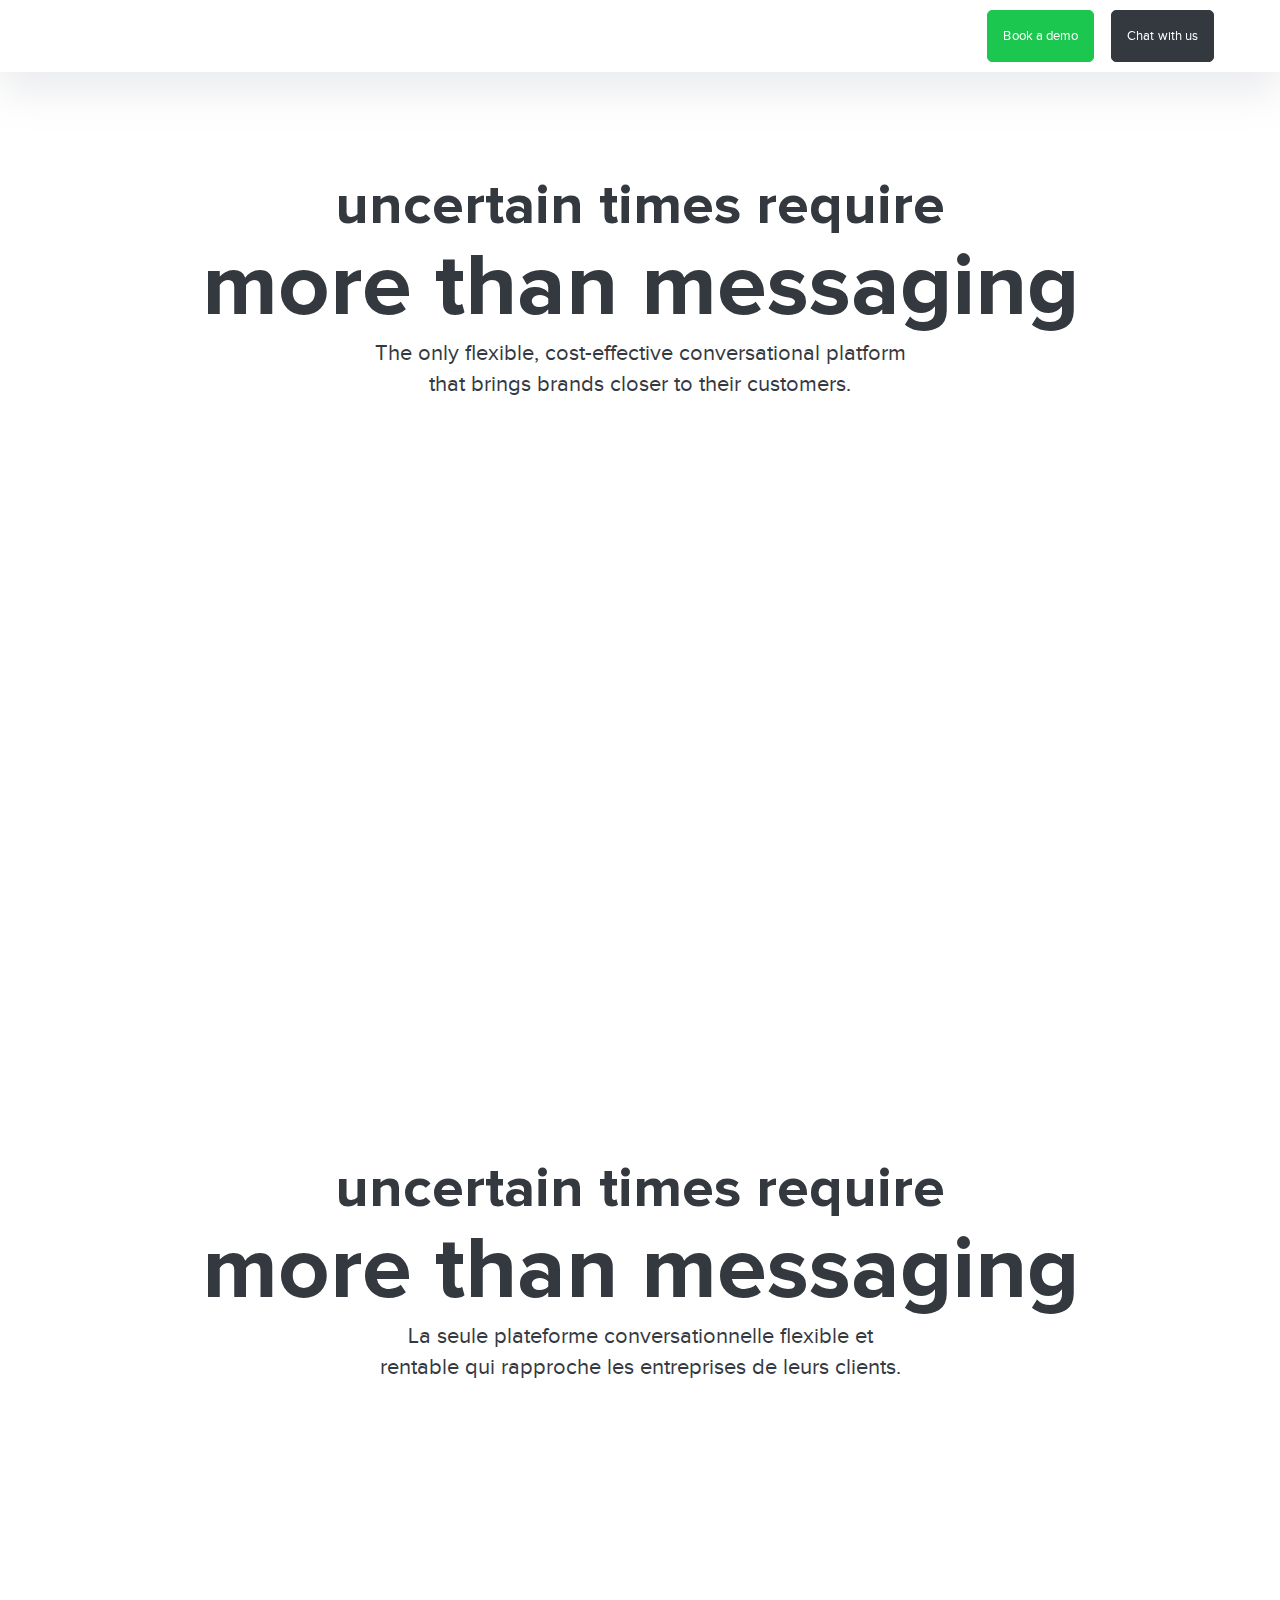
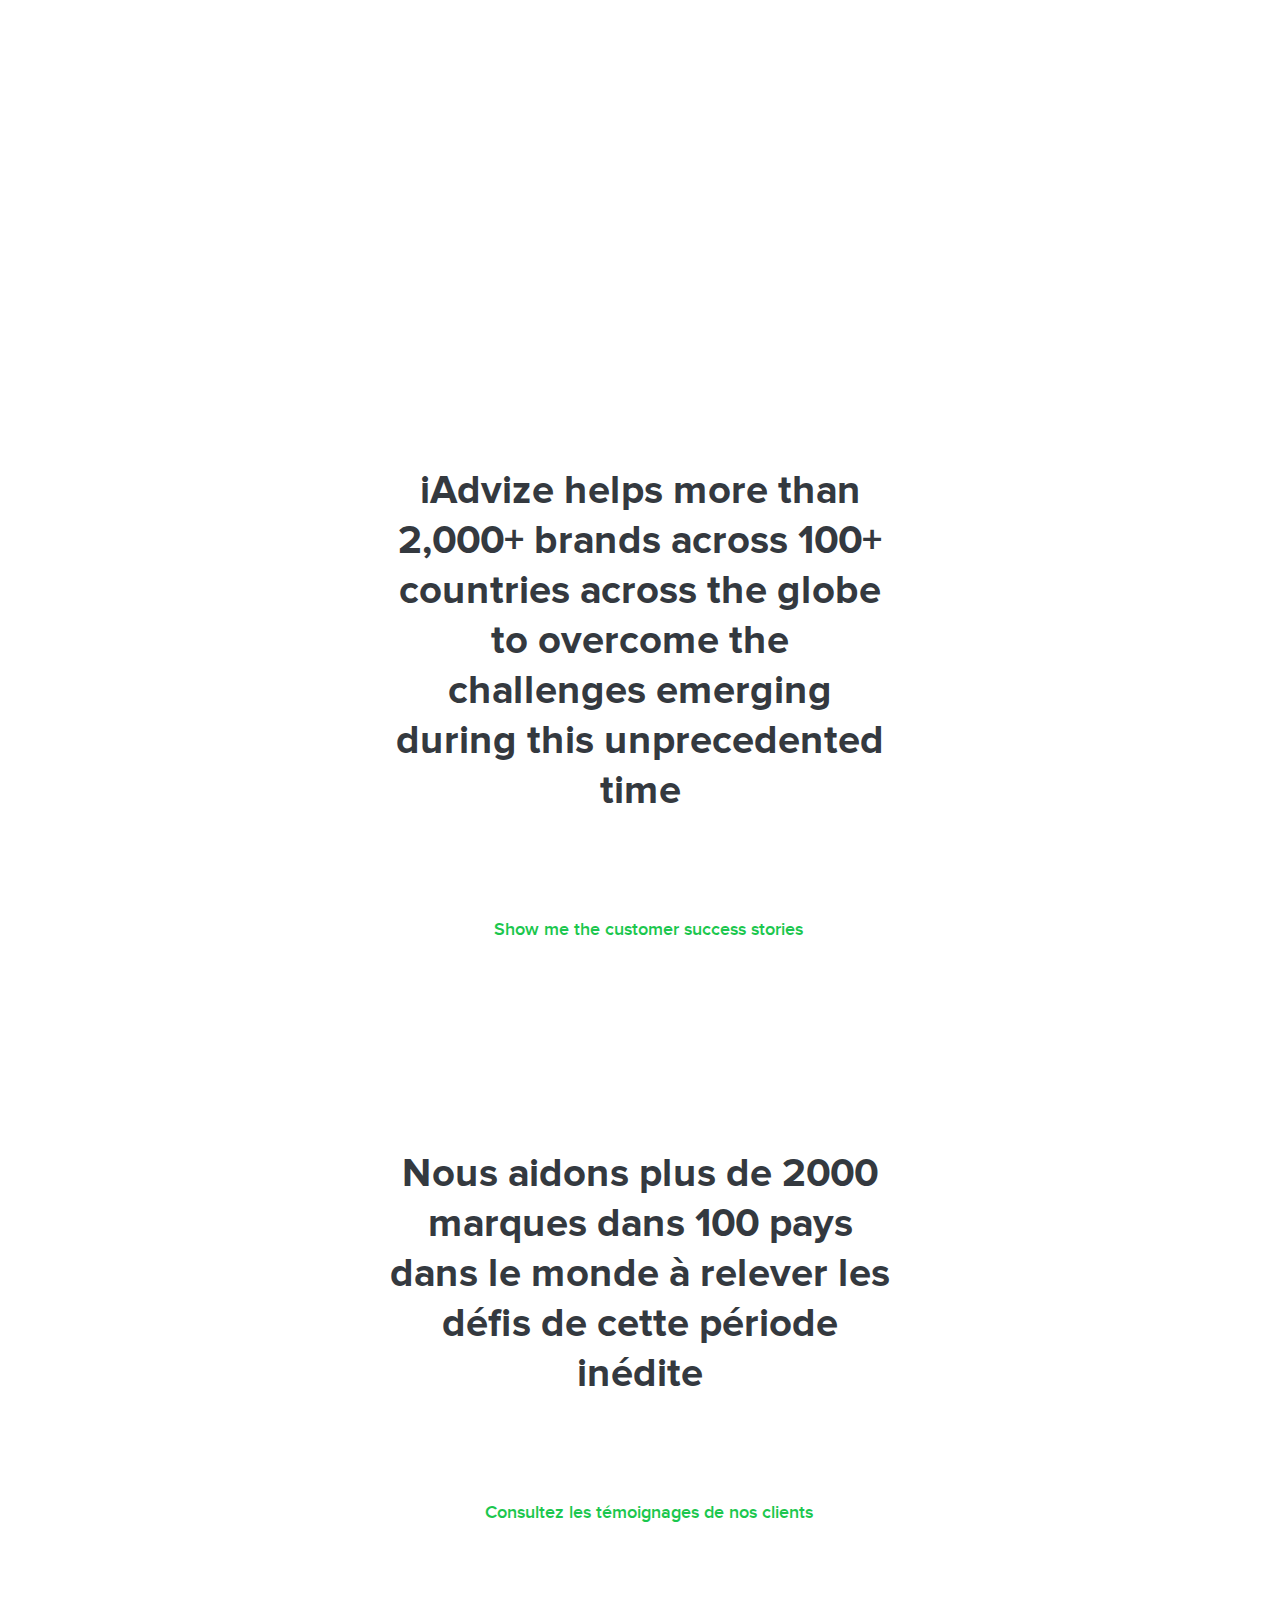
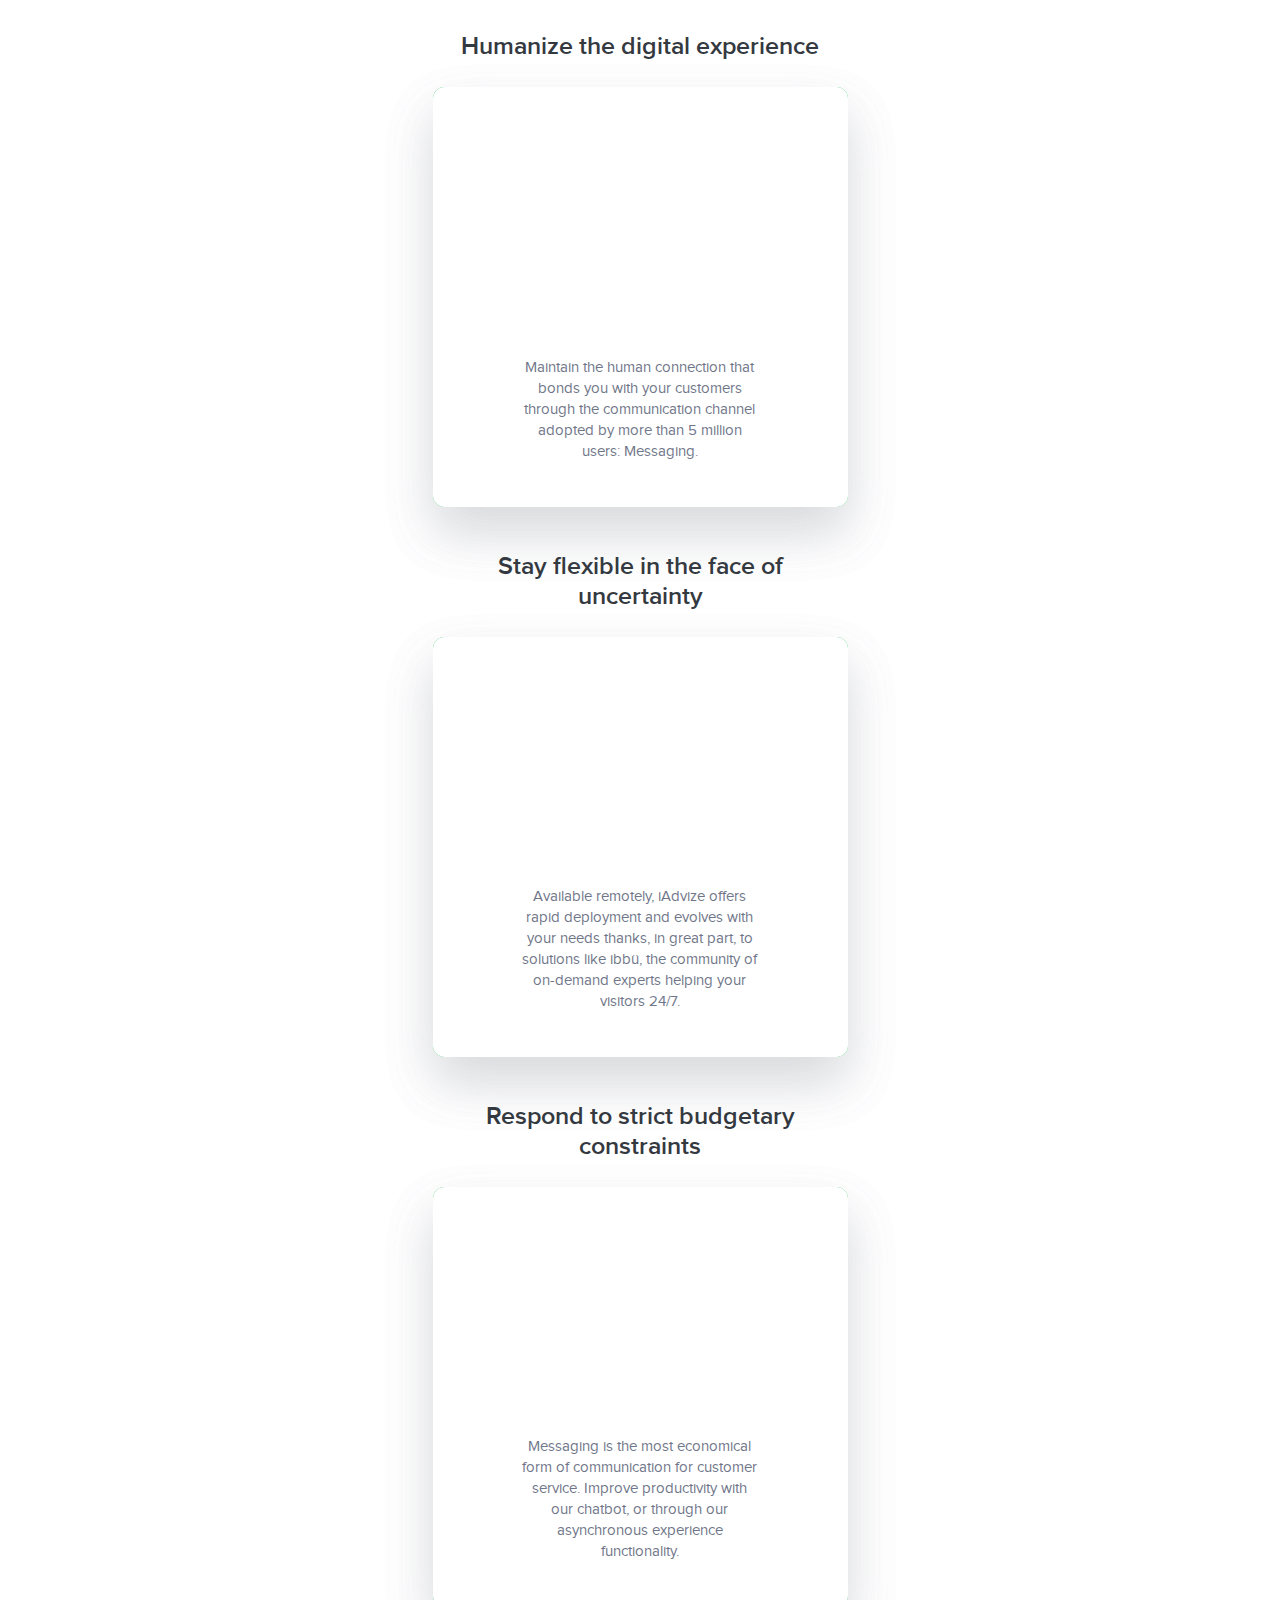
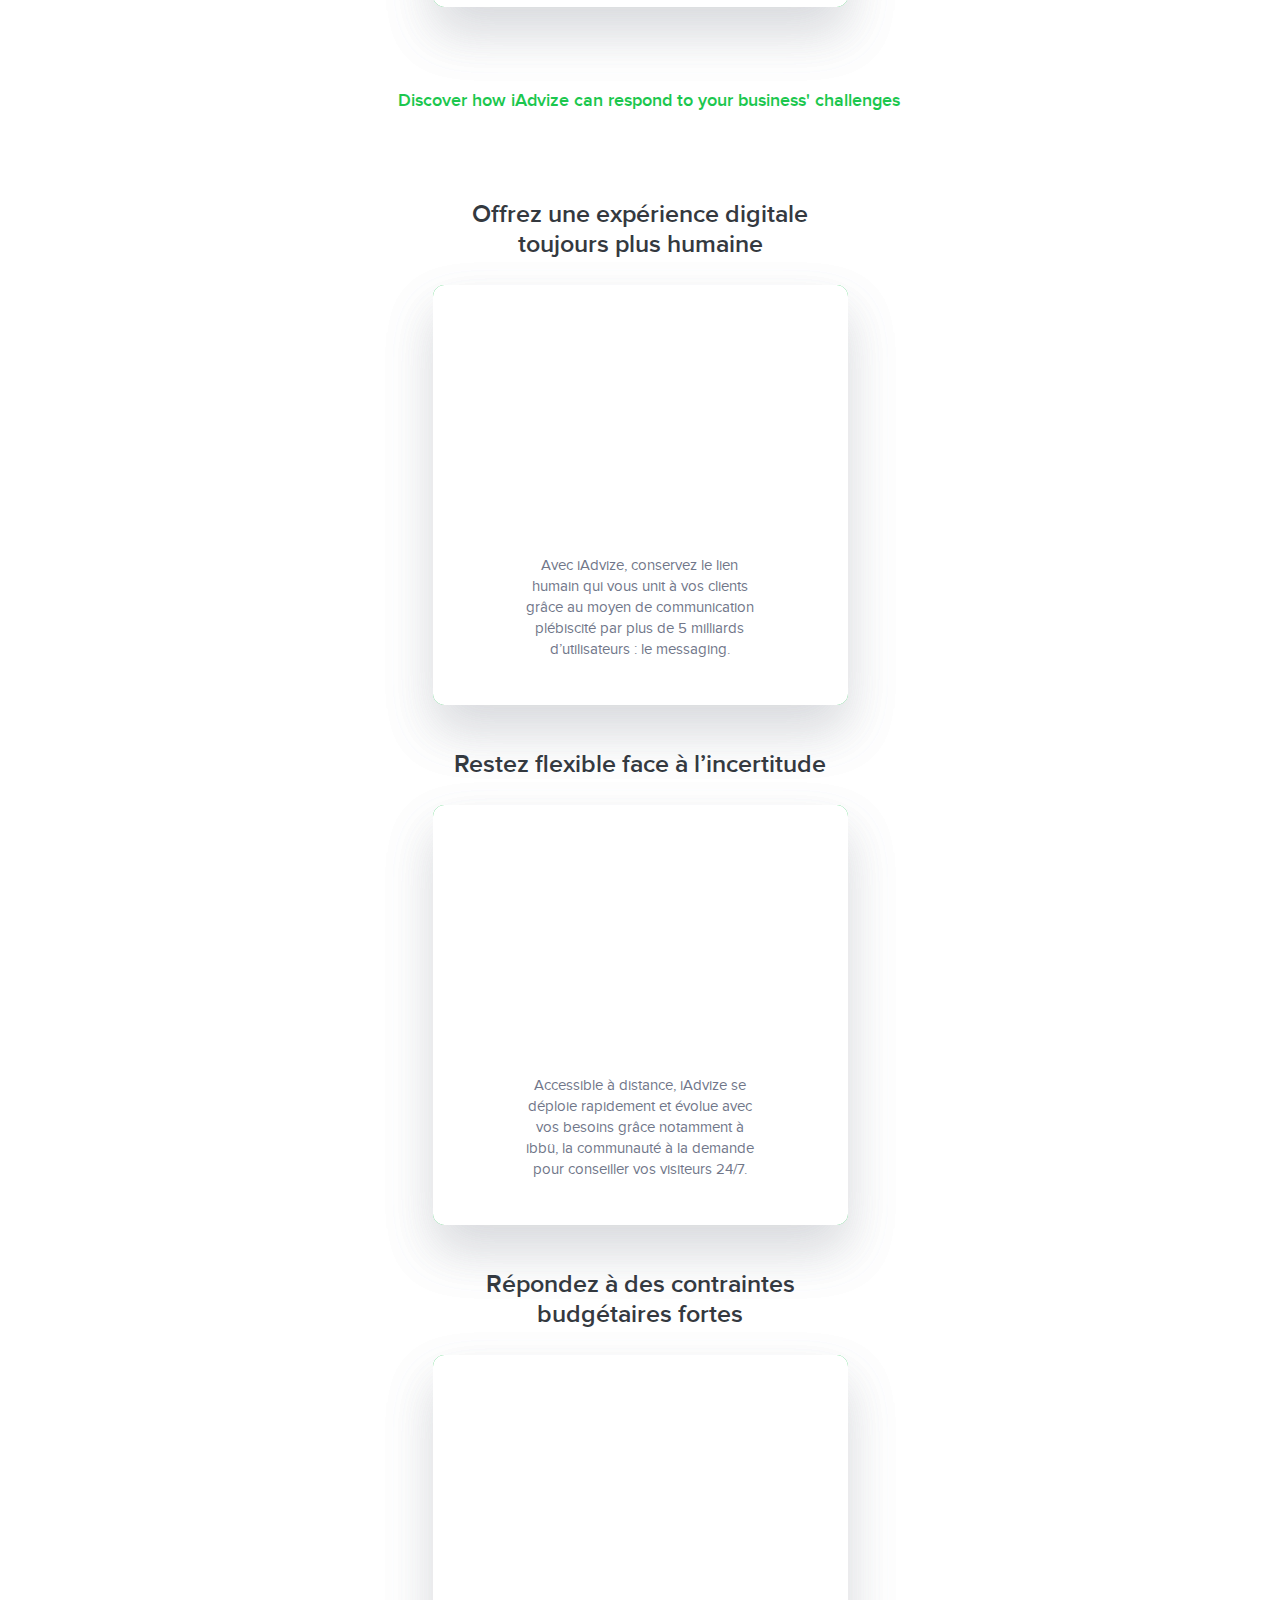
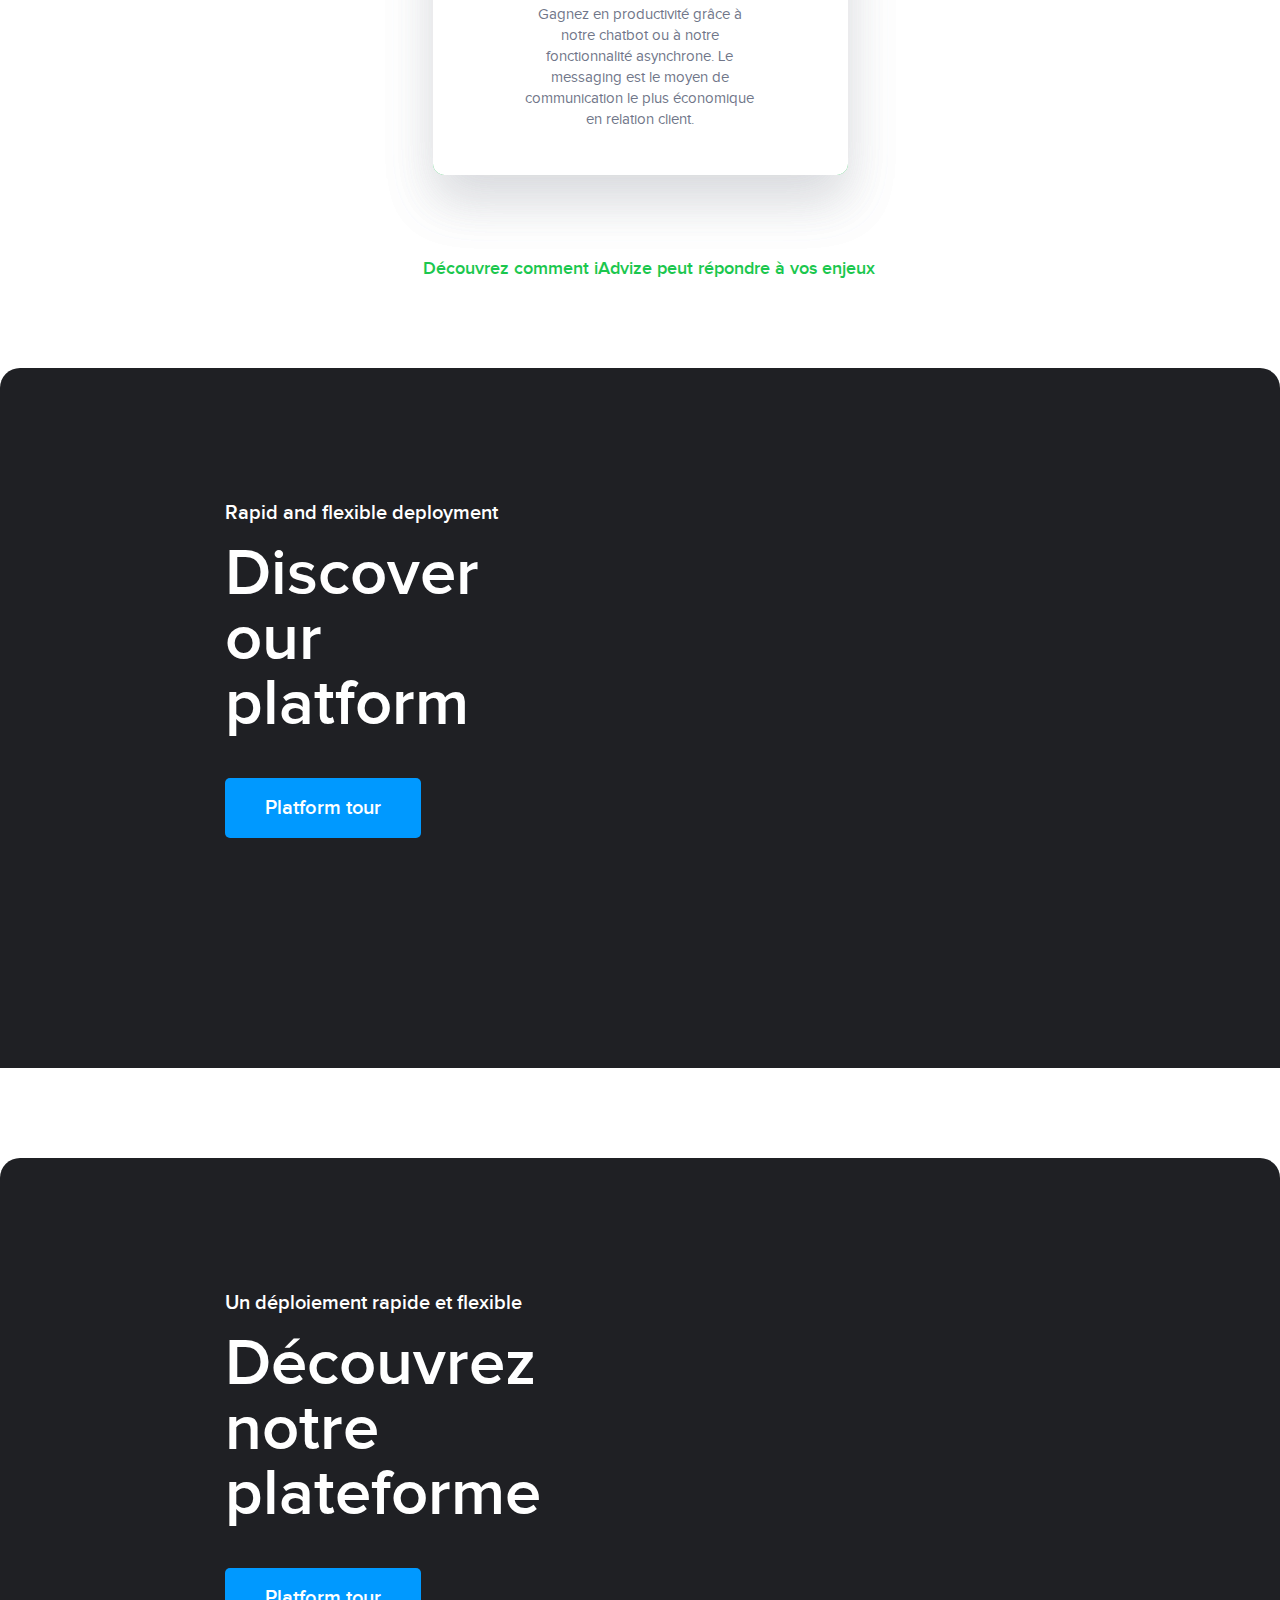
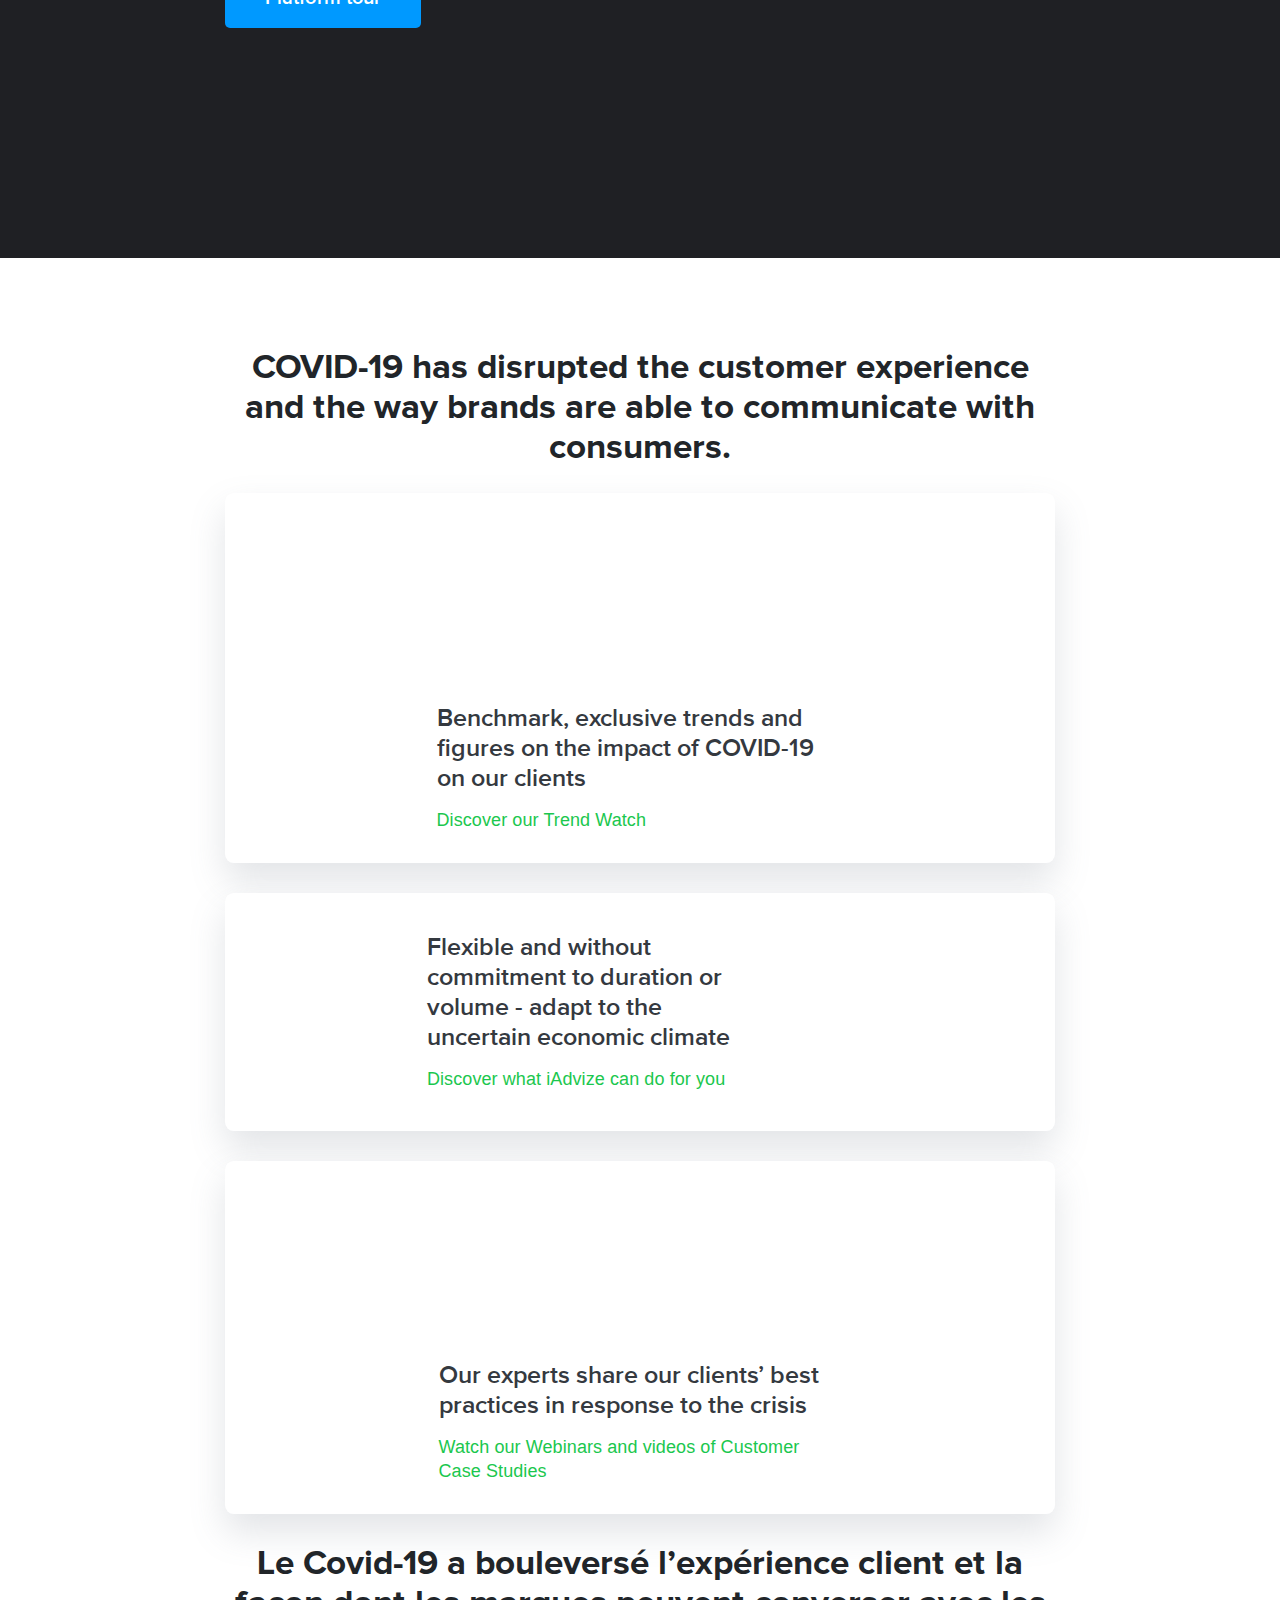
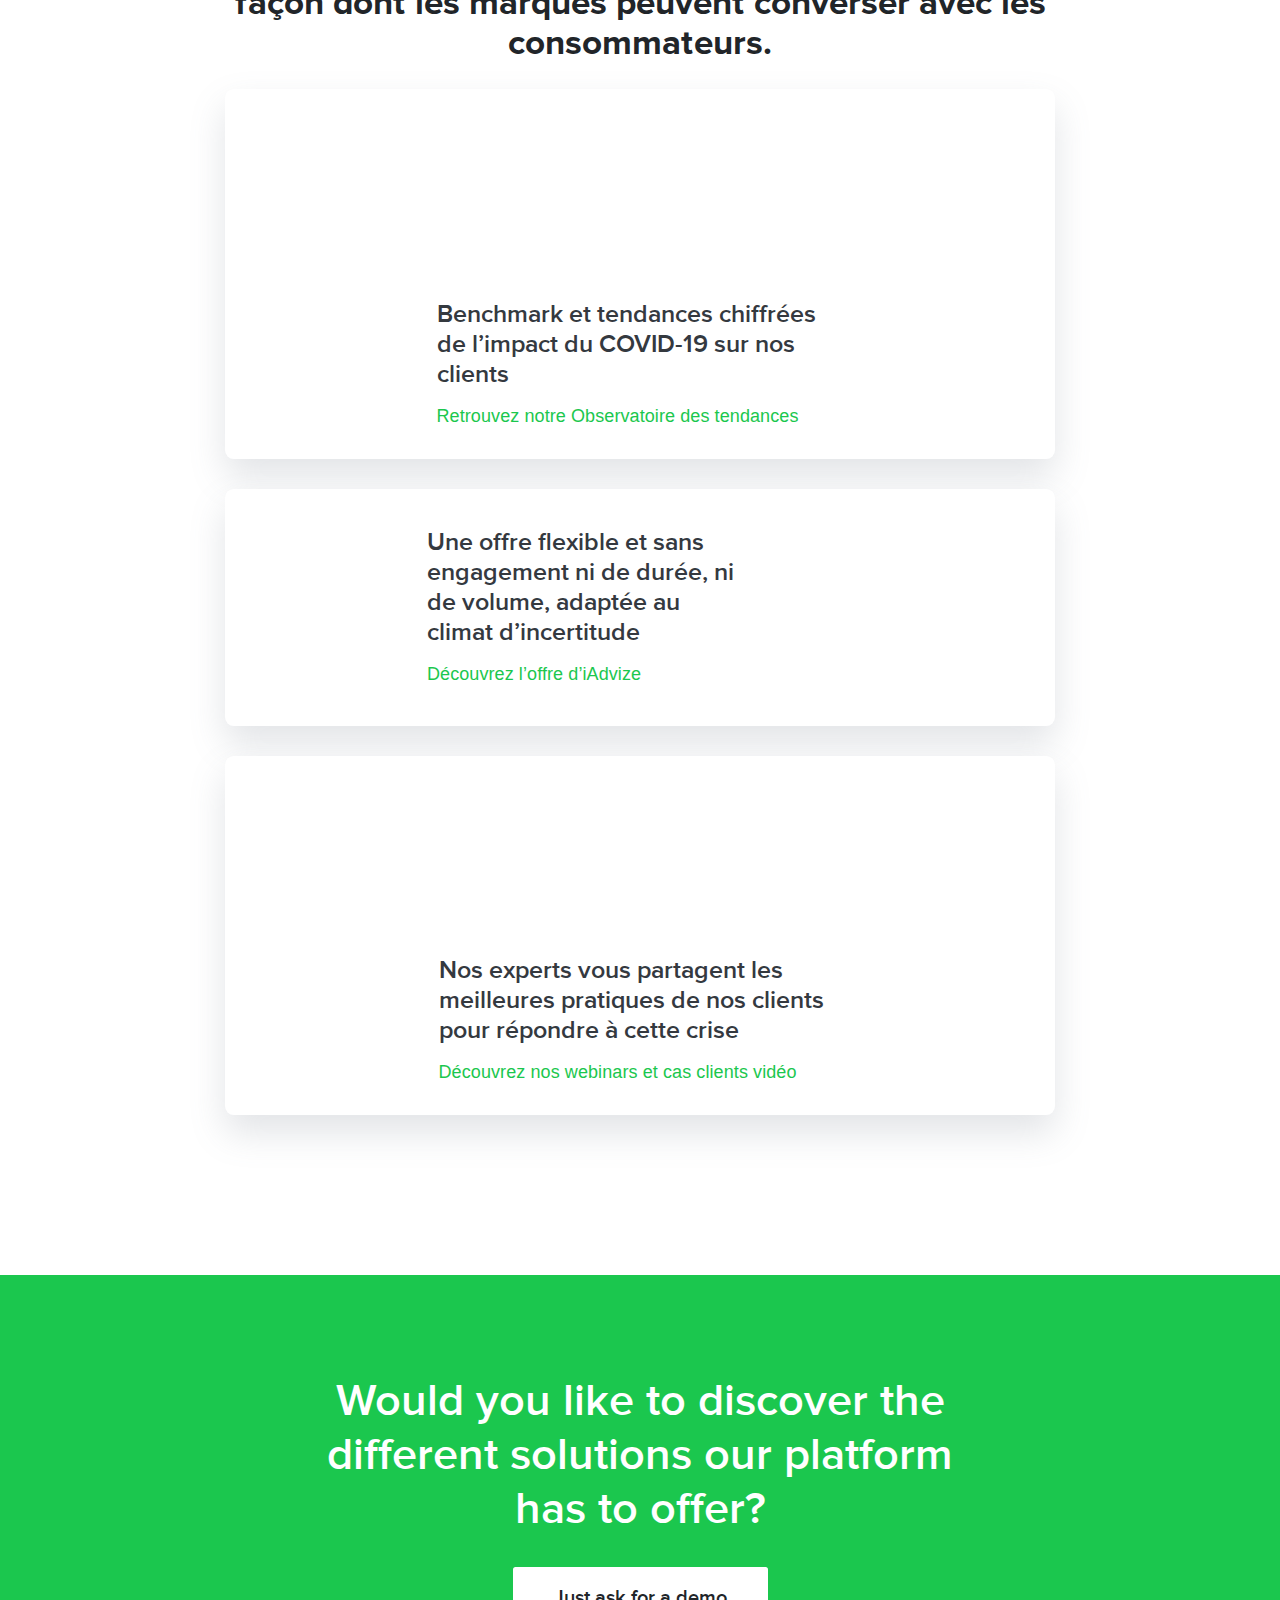
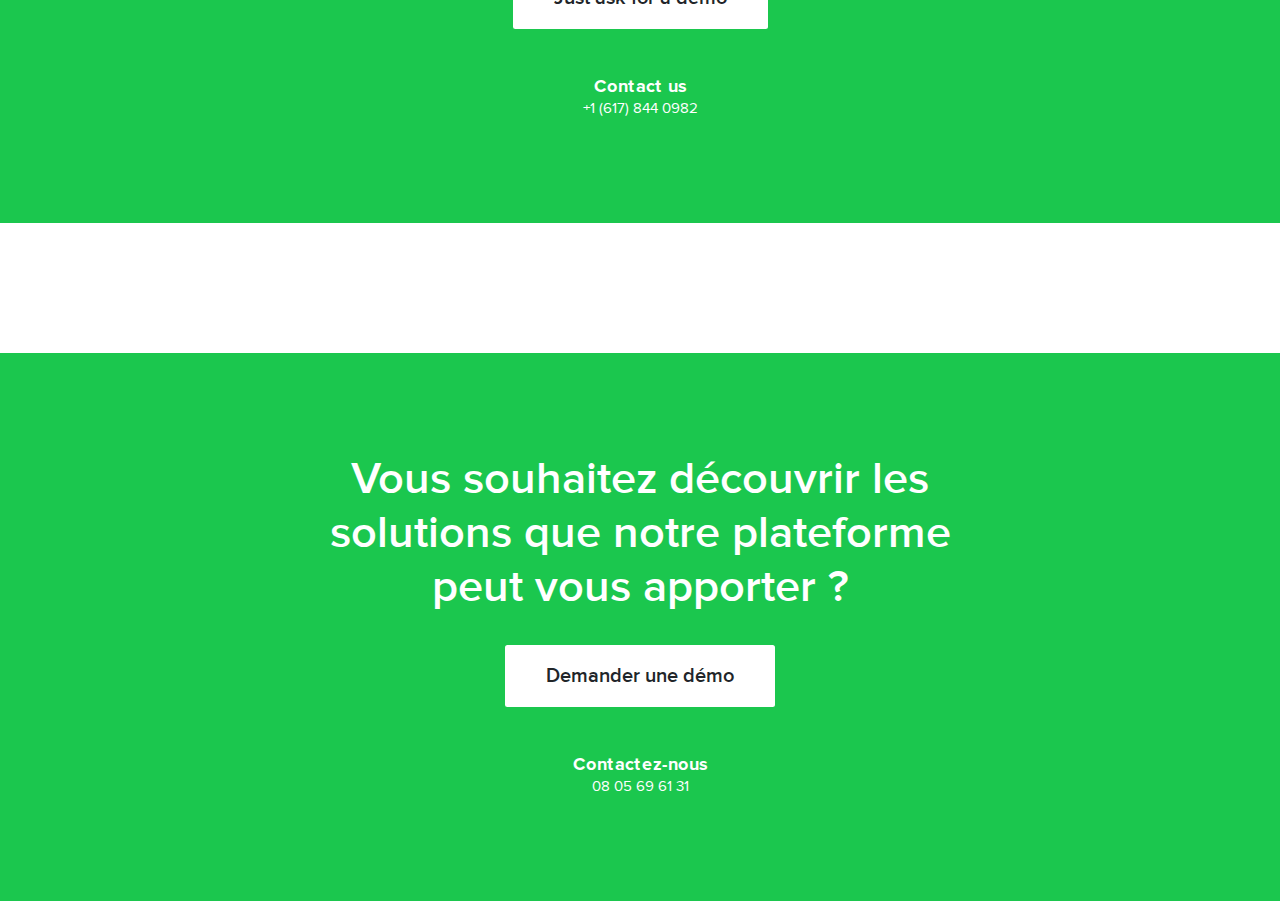
==== commit 82272717: "new hp" ====
--- a/index.html
+++ b/index.html
@@ -360,6 +360,22 @@
       <section>
         <div class="inner">
           <div class="left">
+            <h3>Rapid and flexible deployment</h3>
+            <h2>Discover<br>our platform</h2>
+            <a href="#" class="a" href="#">Platform tour</a>
+          </div>
+
+          <div class="right">
+            <img src="https://info.iadvize.com/hubfs/WEBSITE-2020/HOMEPAGE/Illustration-1.png" alt="">
+          </div>
+        </div>
+      </section>
+    </div>
+
+    <div class="platform">
+      <section>
+        <div class="inner">
+          <div class="left">
             <h3>Un déploiement rapide et flexible</h3>
             <h2>Découvrez<br>notre plateforme</h2>
             <a href="#" class="a" href="#">Platform tour</a>
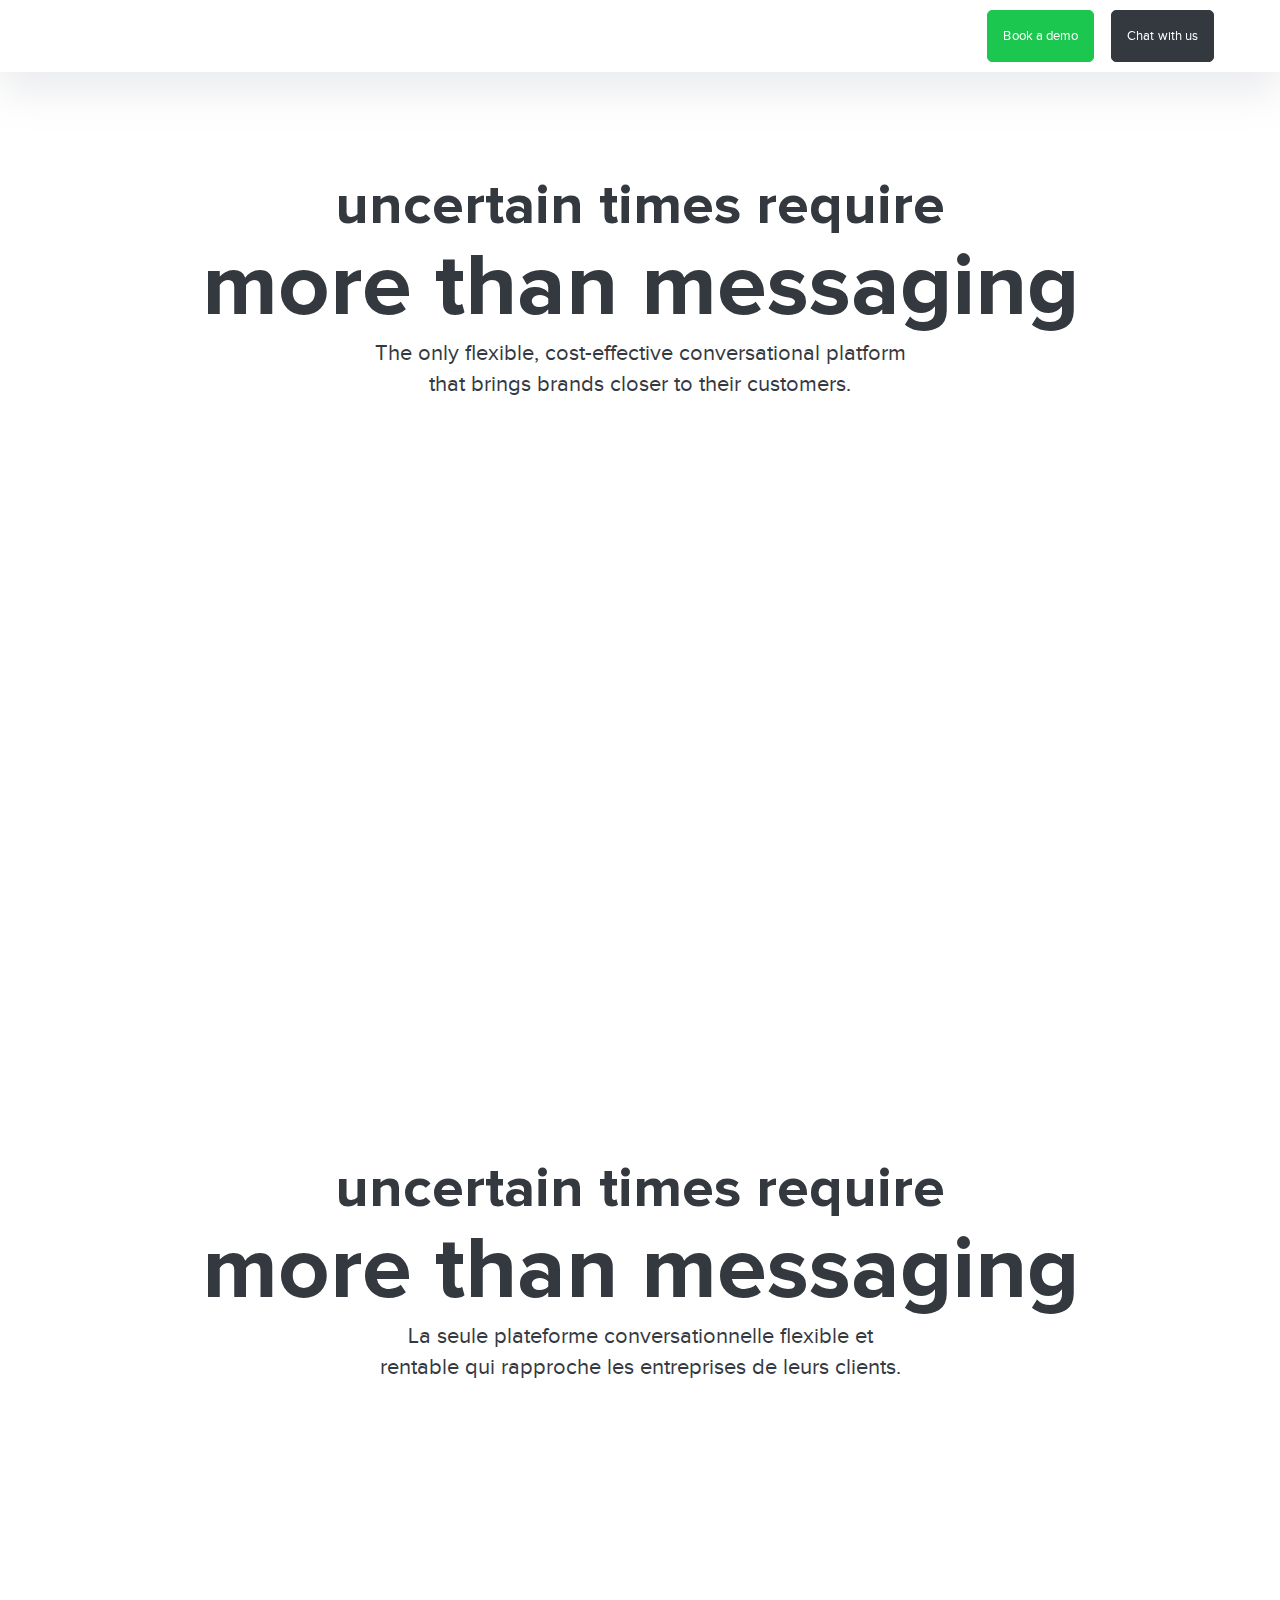
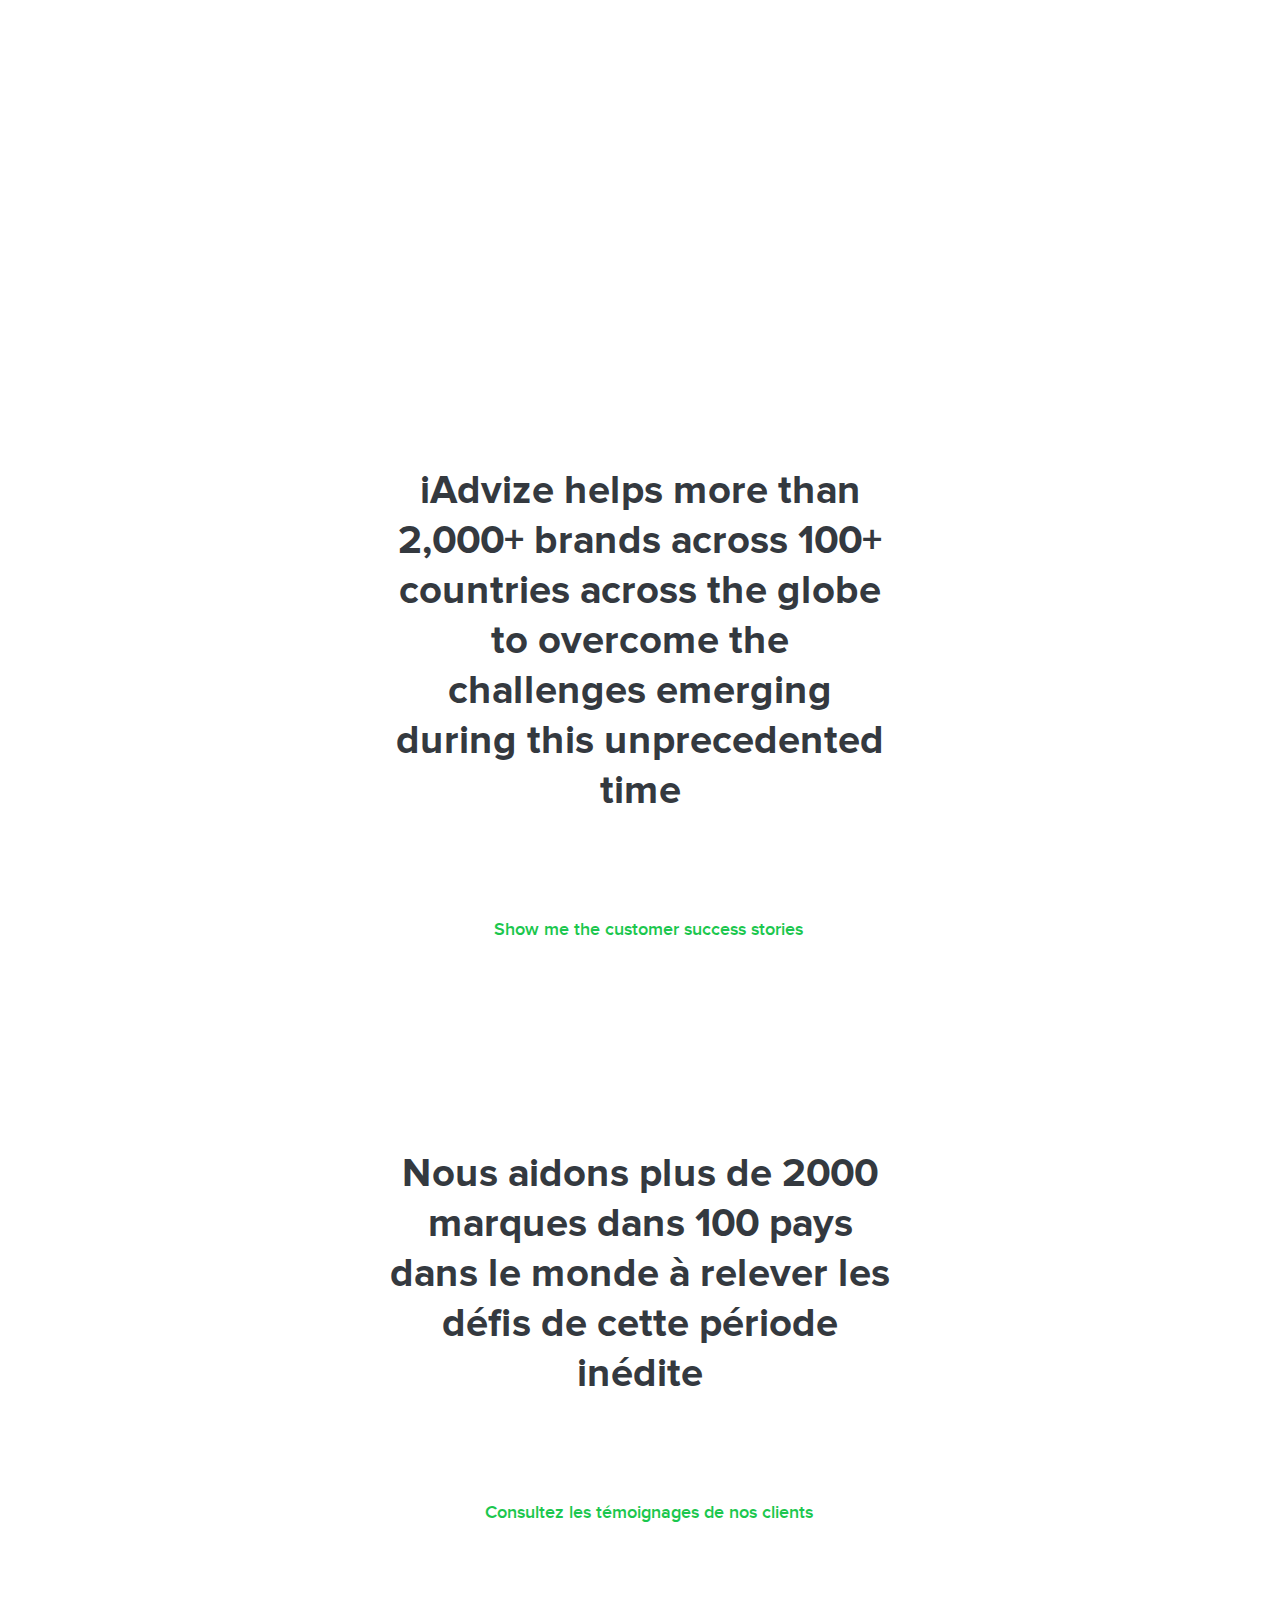
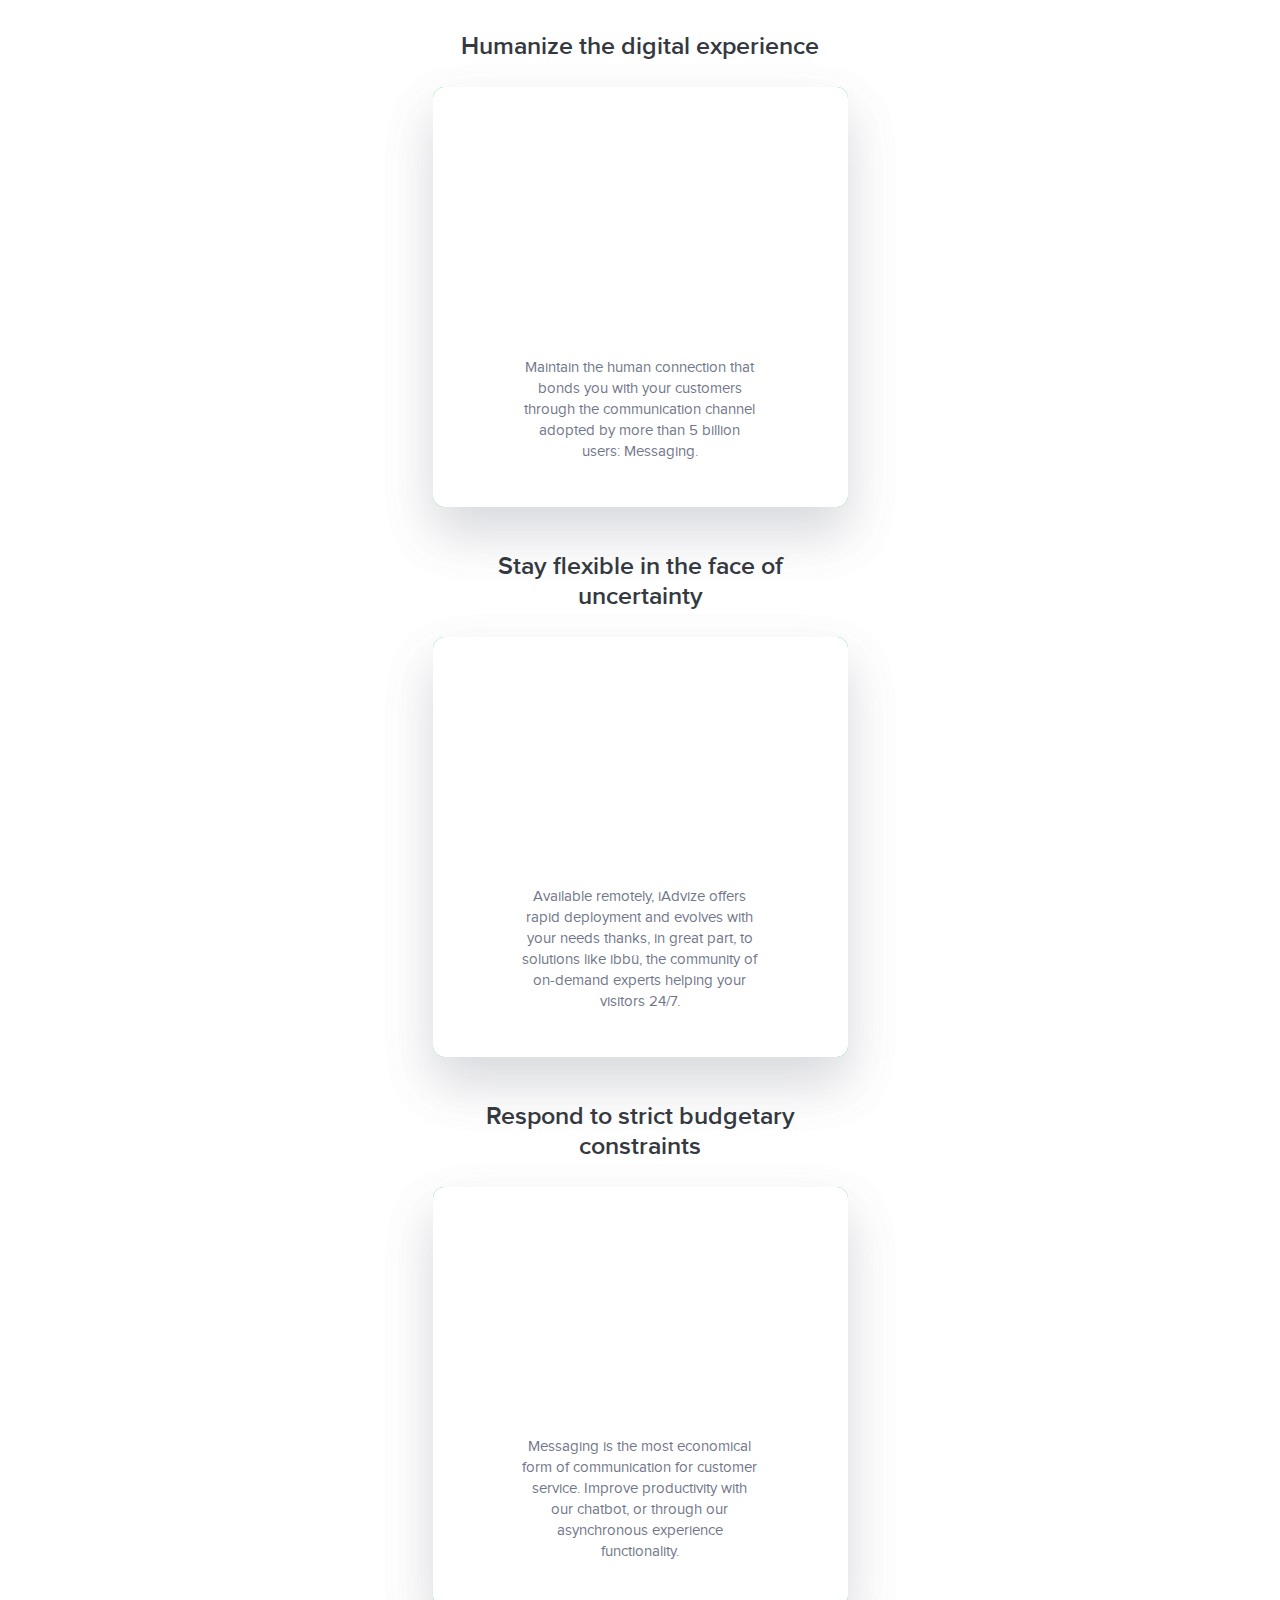
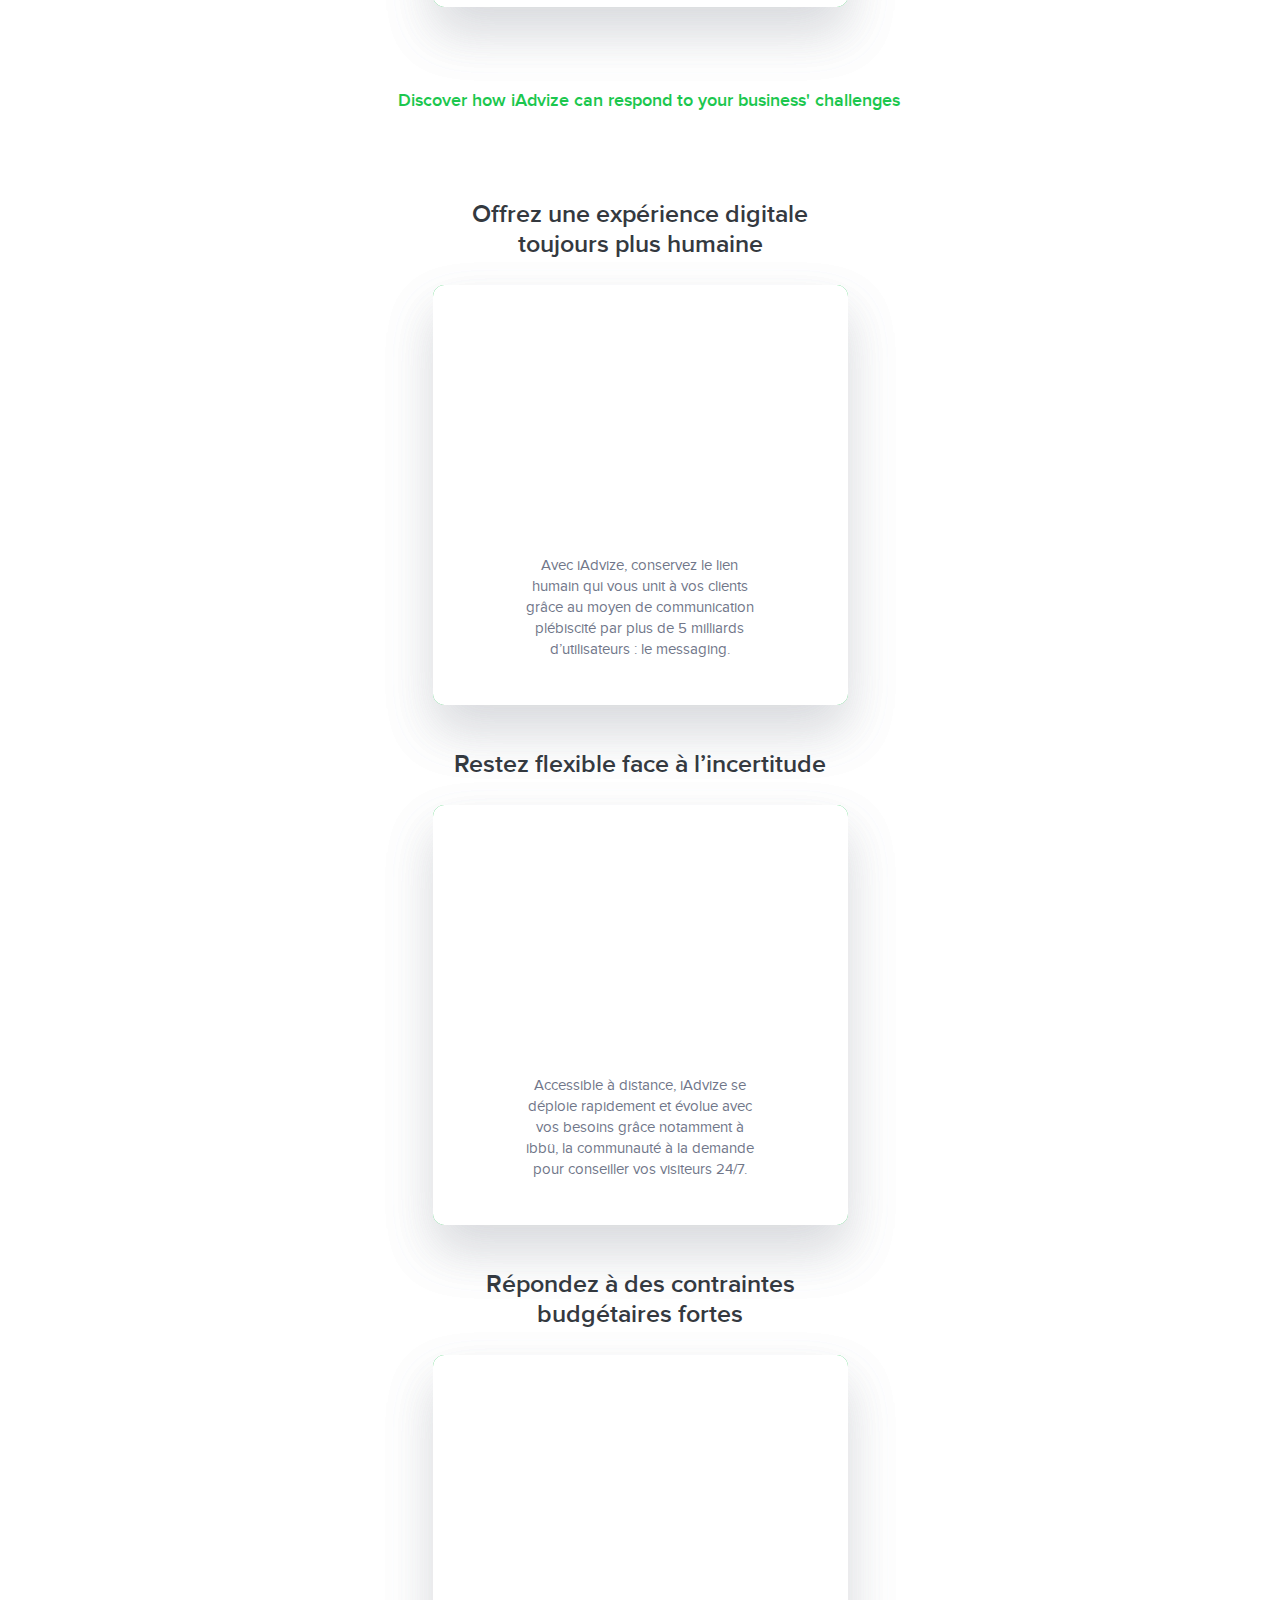
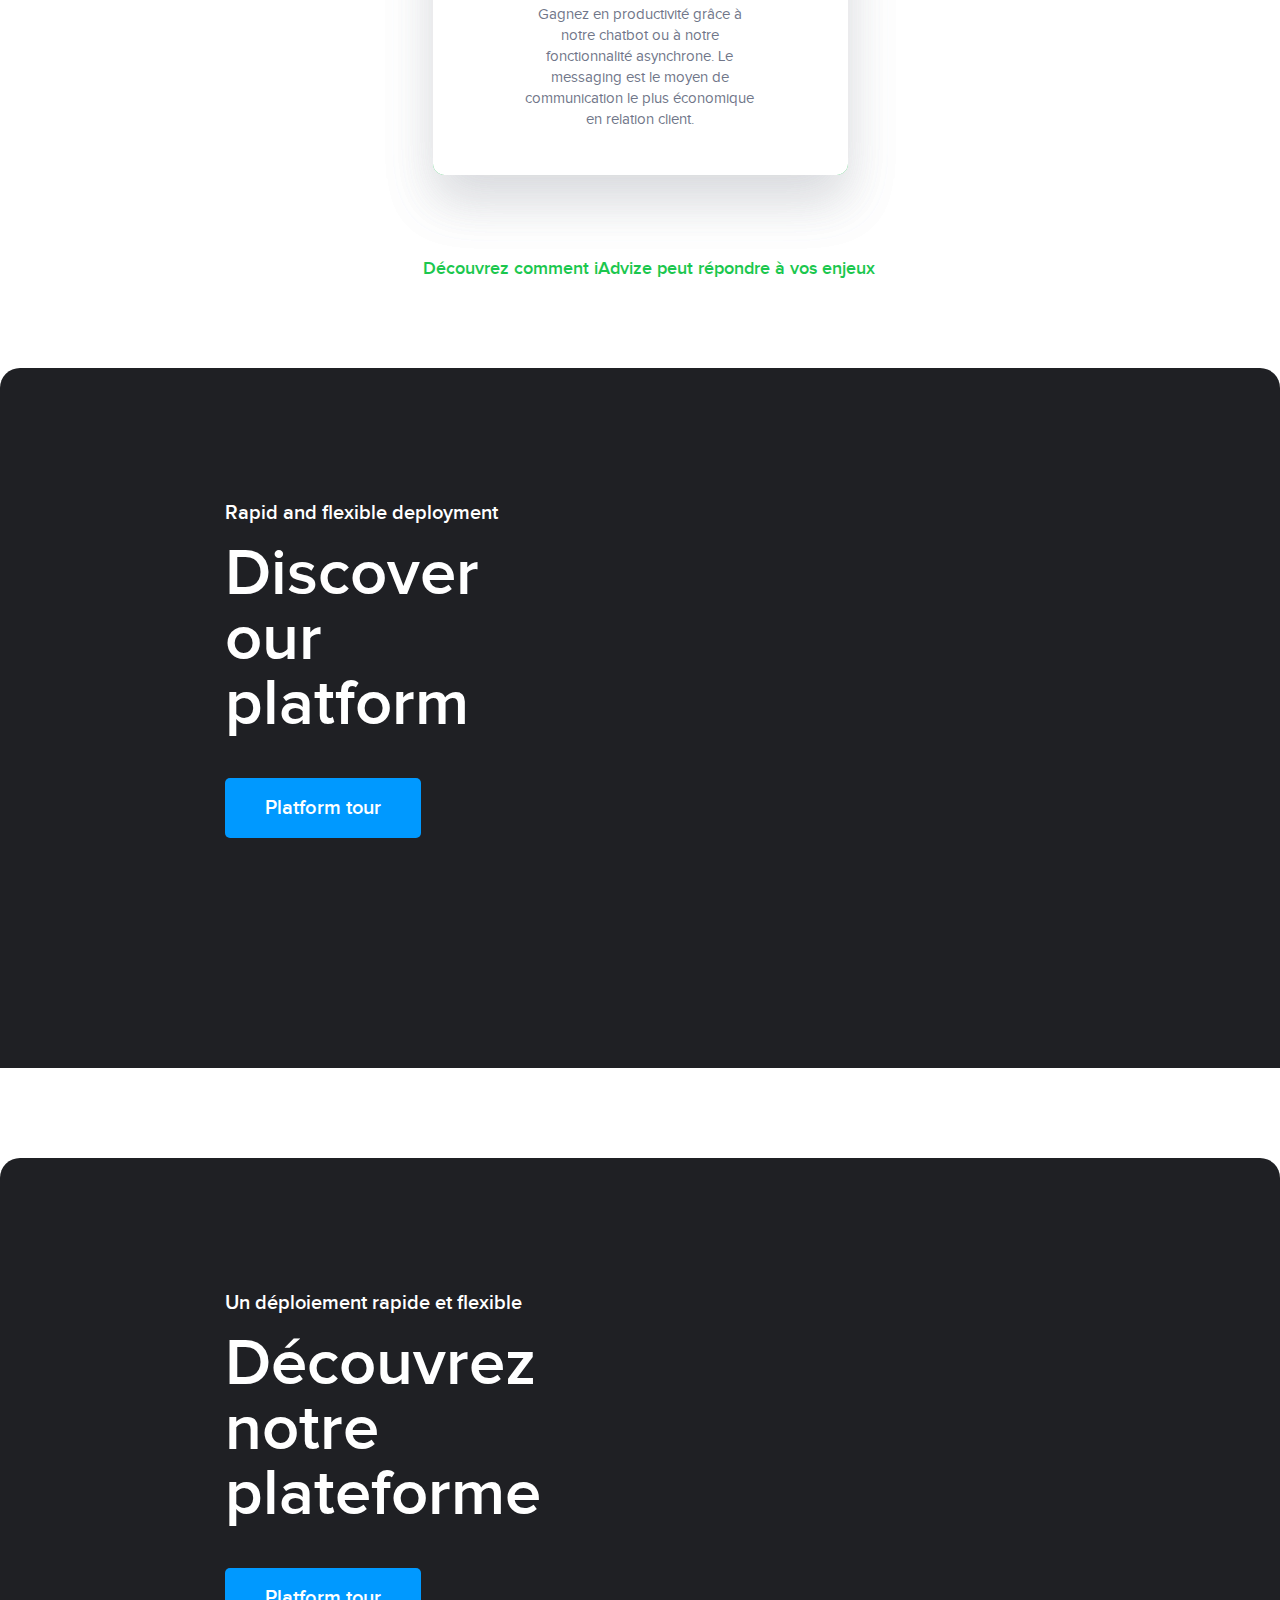
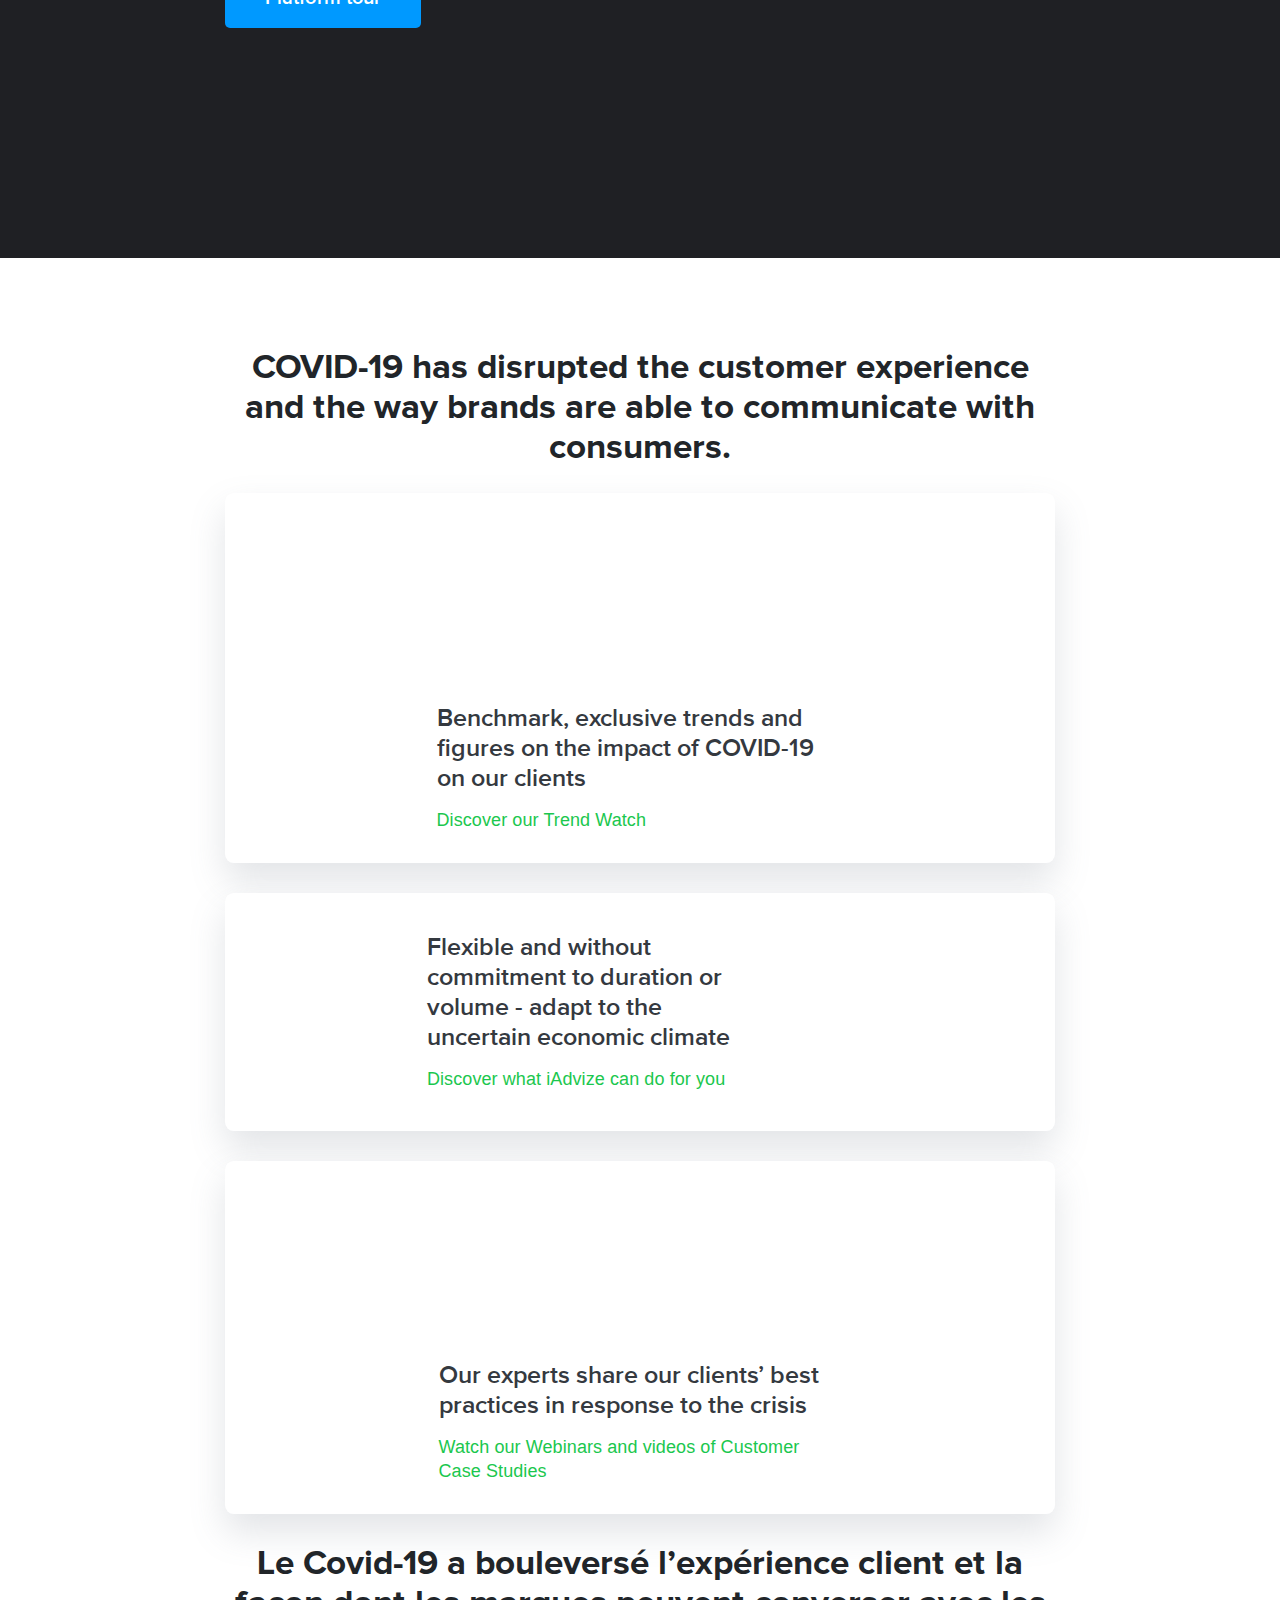
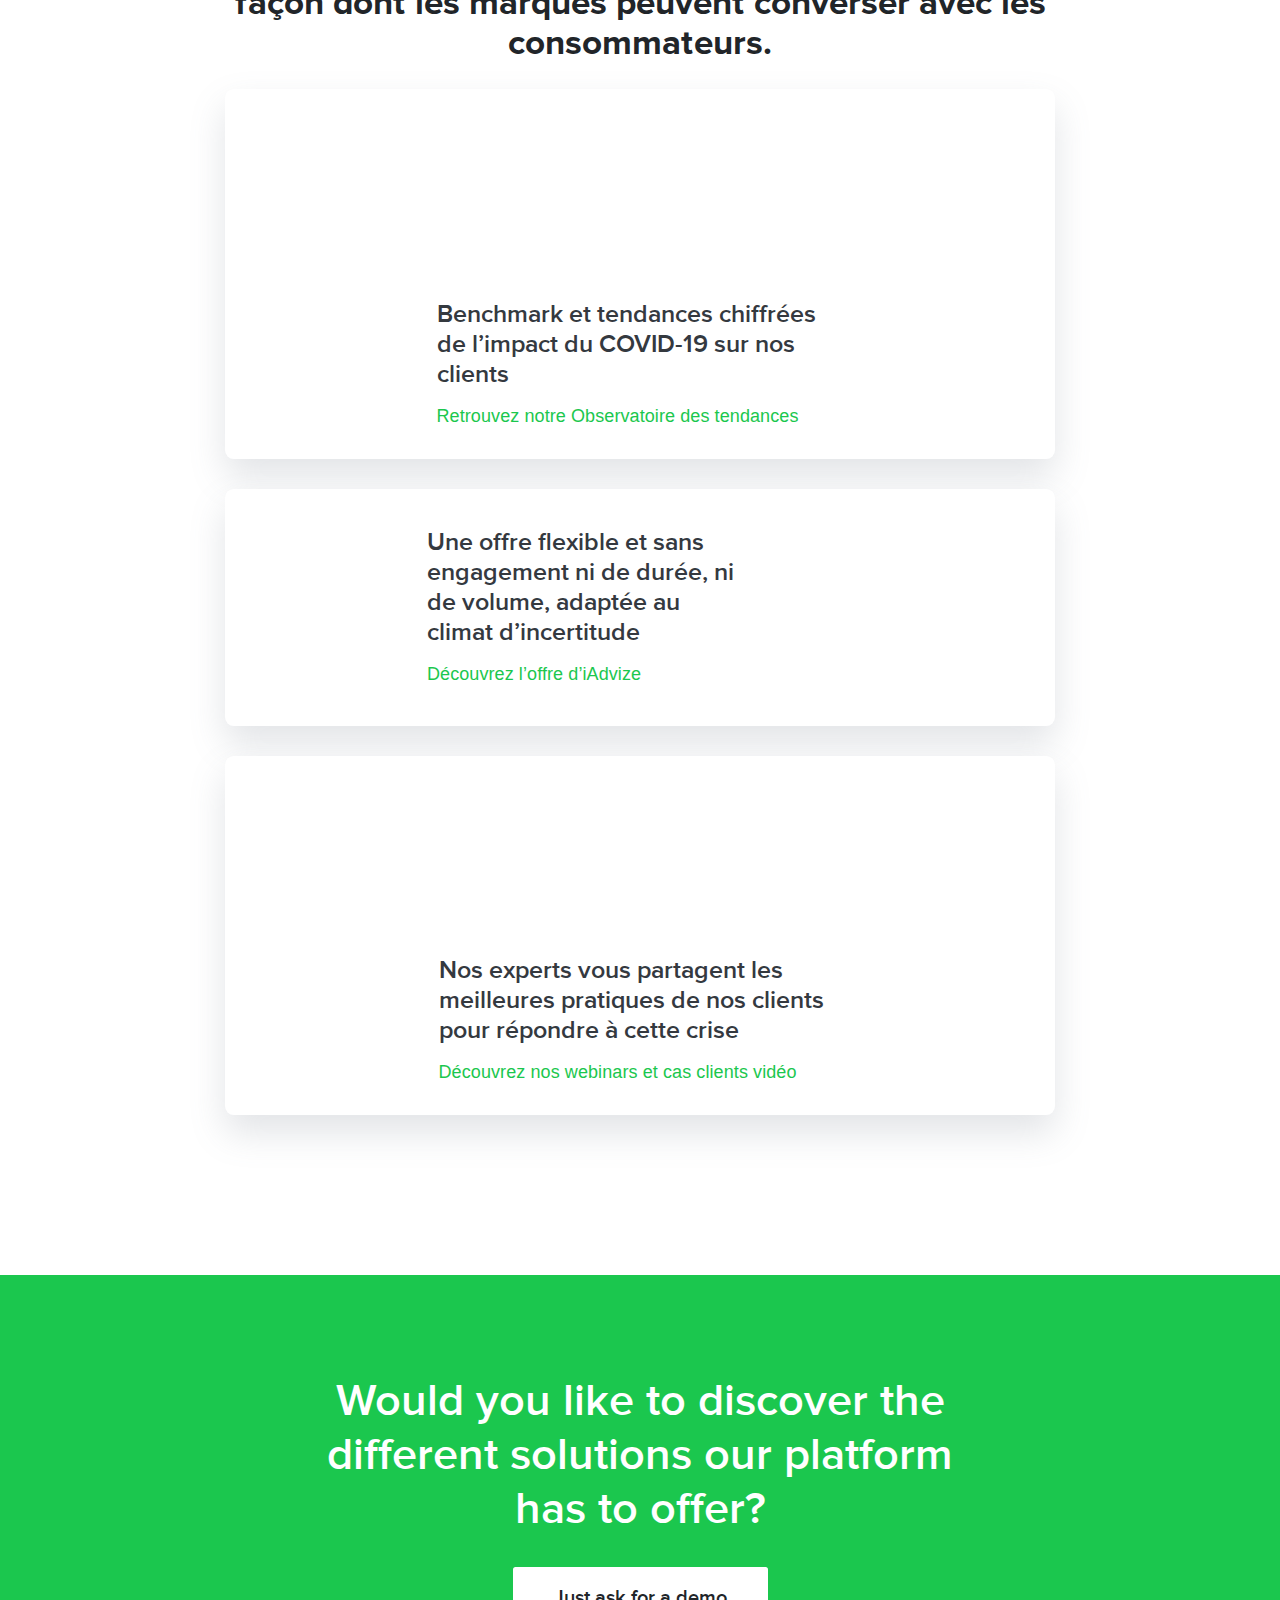
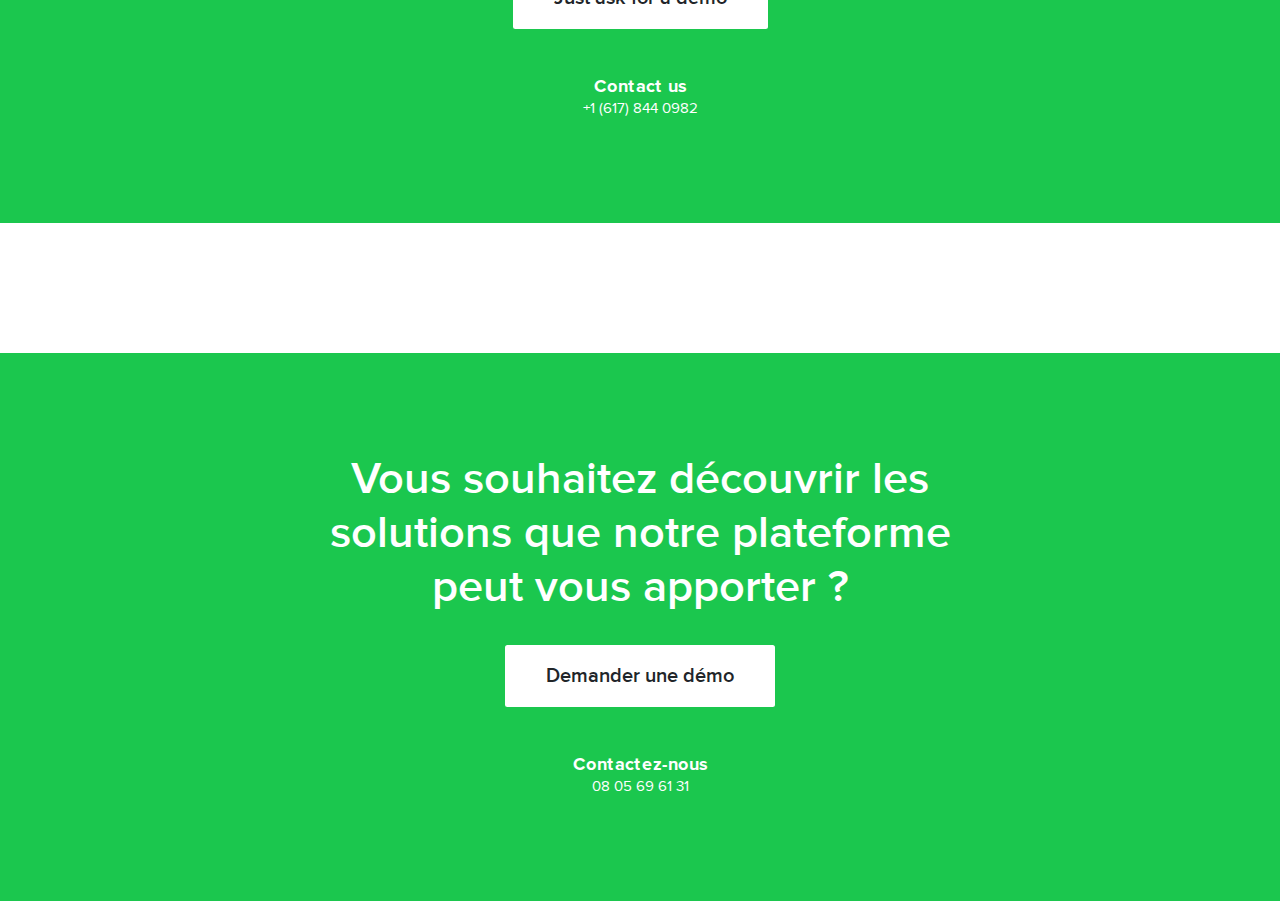
==== commit a0d307fe: "new hp" ====
--- a/index.html
+++ b/index.html
@@ -222,7 +222,7 @@
               <div class="verso">
                 <img src="https://info.iadvize.com/hubfs/WEBSITE-2020/Group%20604.png" alt="">
                 <div class="text">
-                  Maintain the human connection that bonds you with your customers through the communication channel adopted by more than 5 million users: Messaging. 
+                  Maintain the human connection that bonds you with your customers through the communication channel adopted by more than 5 billion users: Messaging. 
                 </div>
               </div>
               
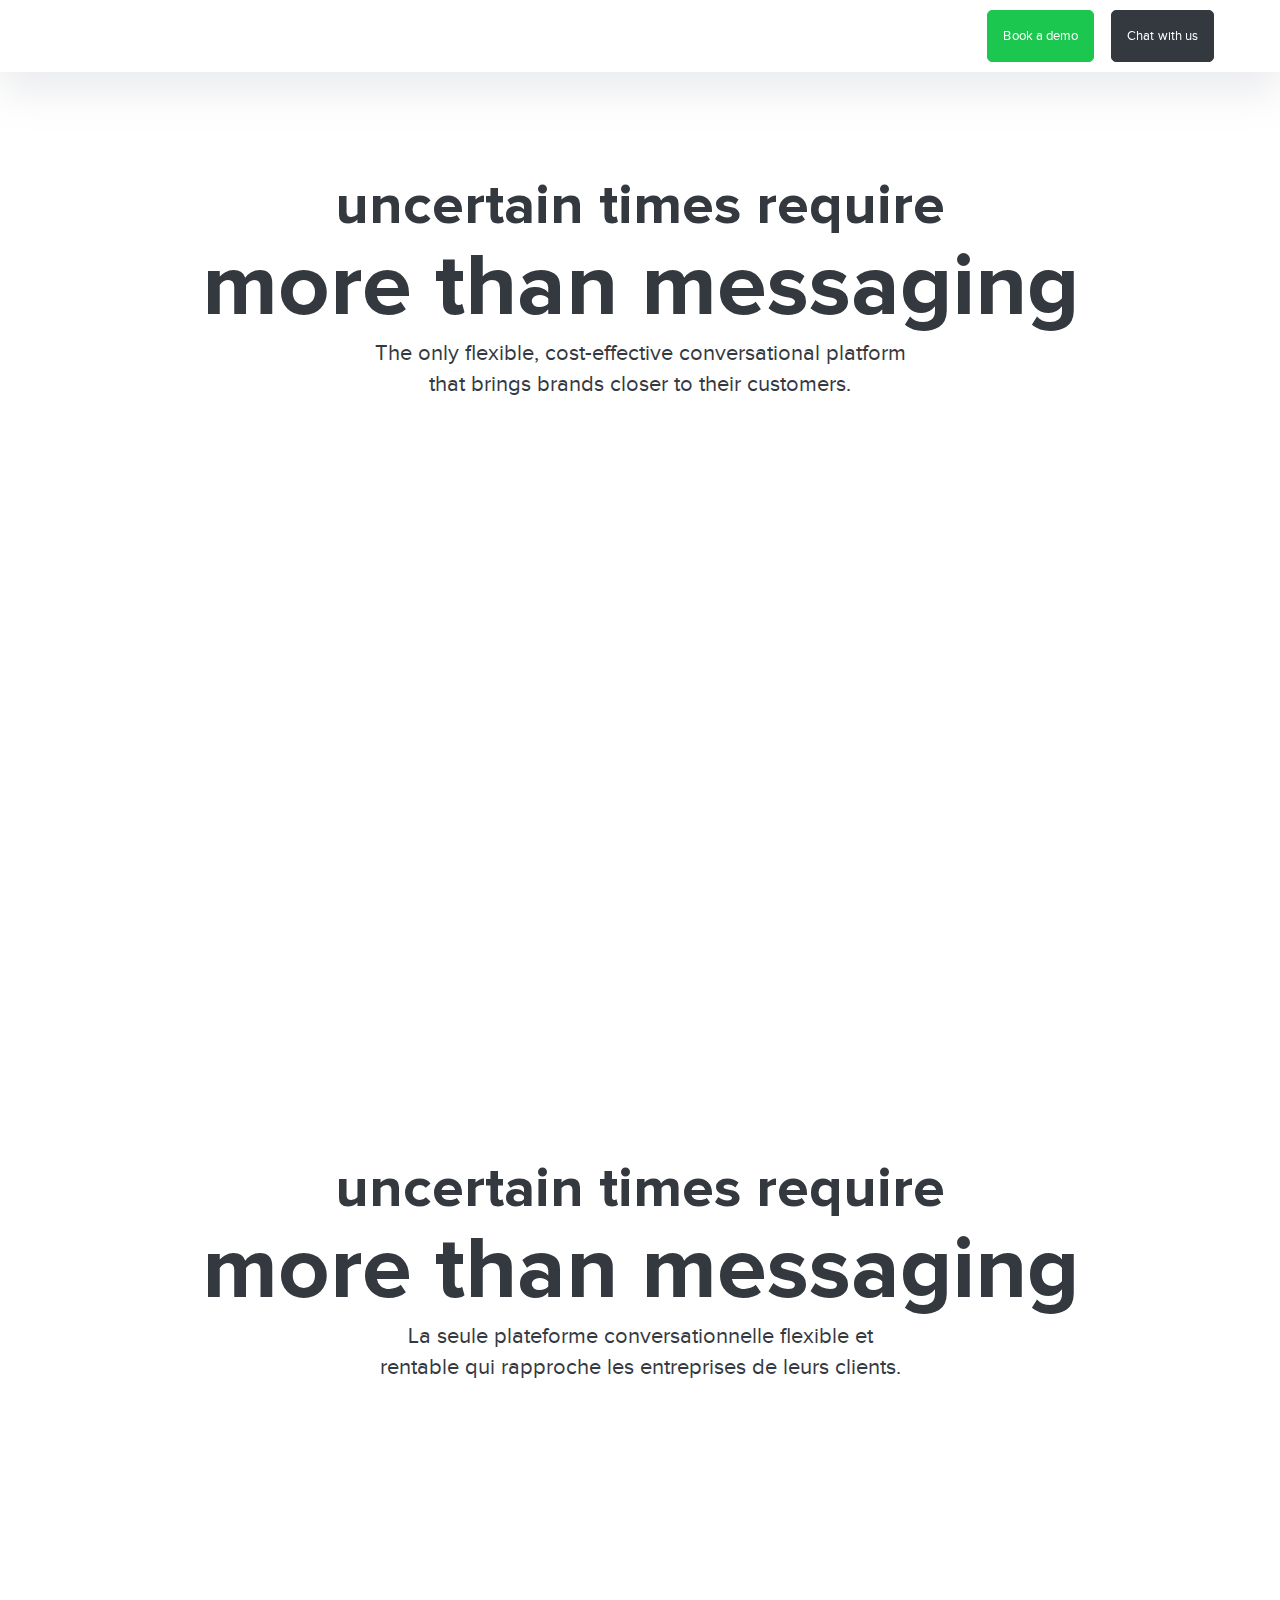
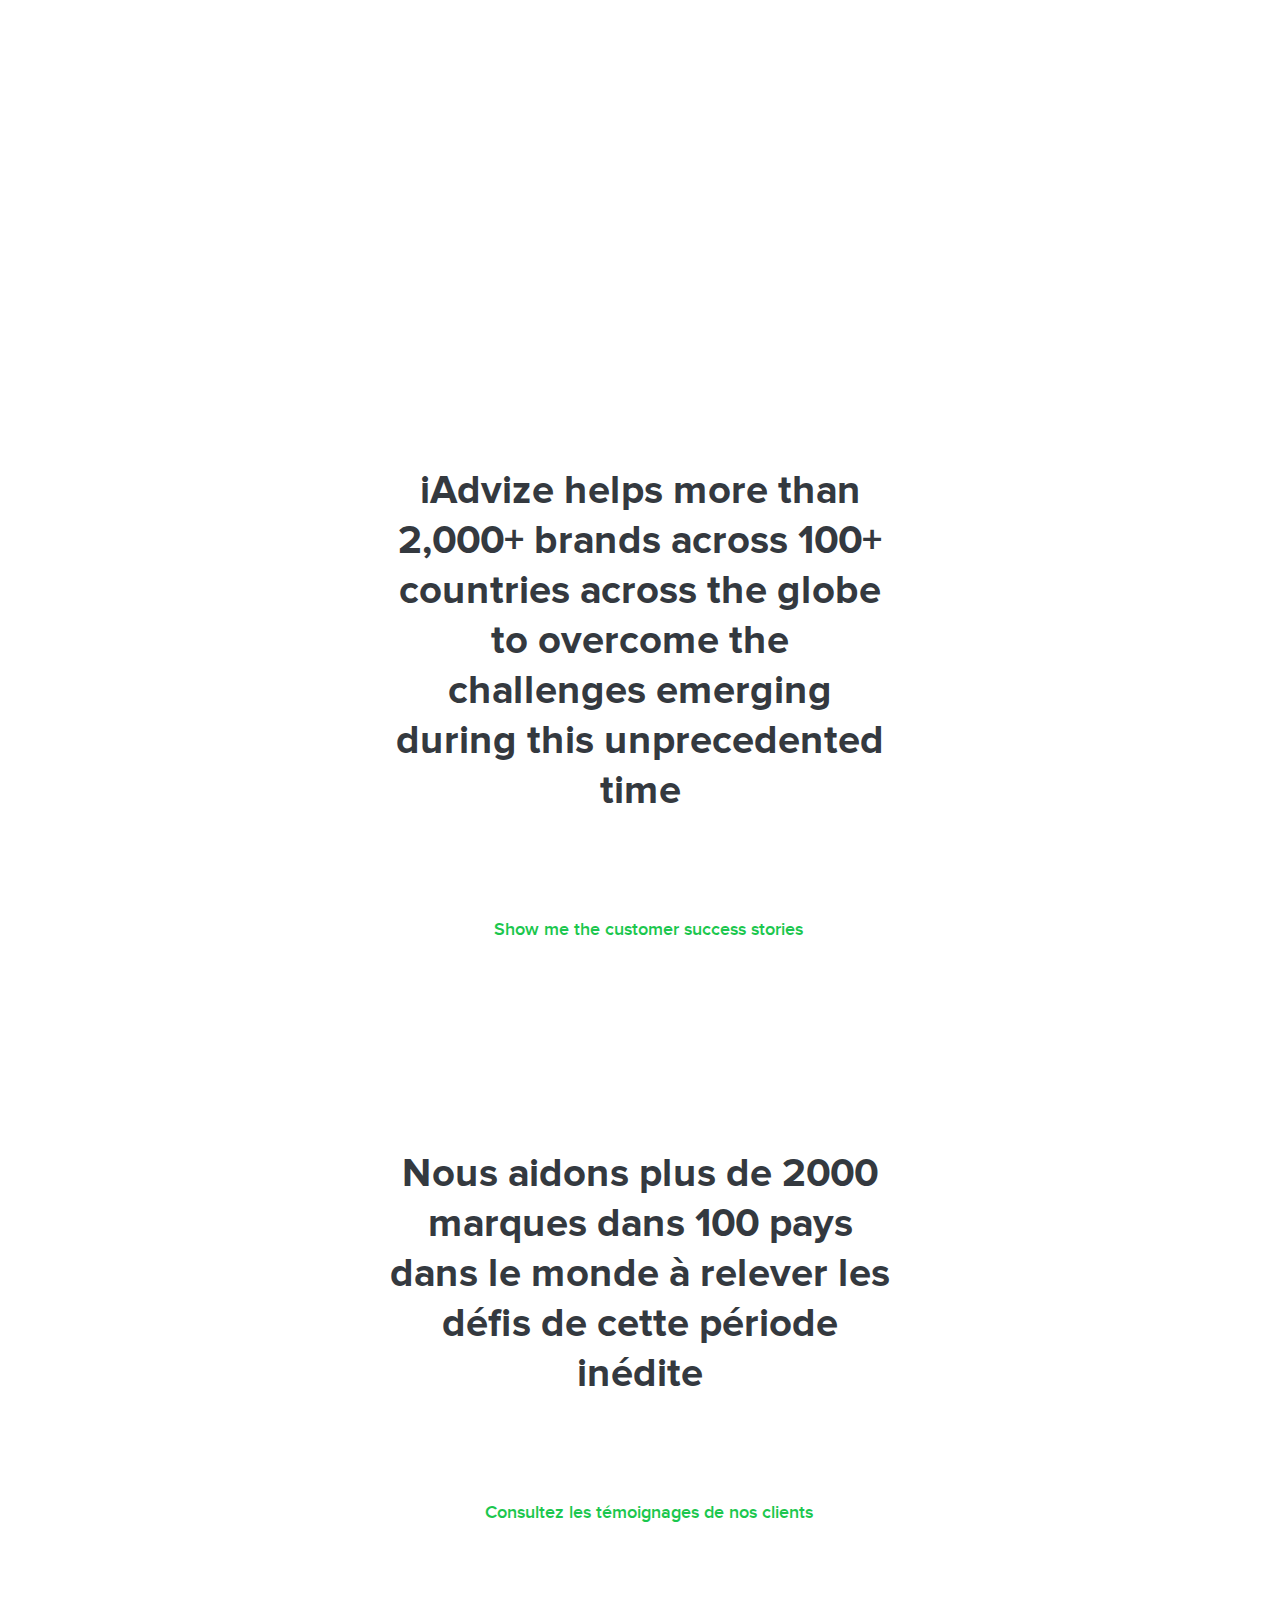
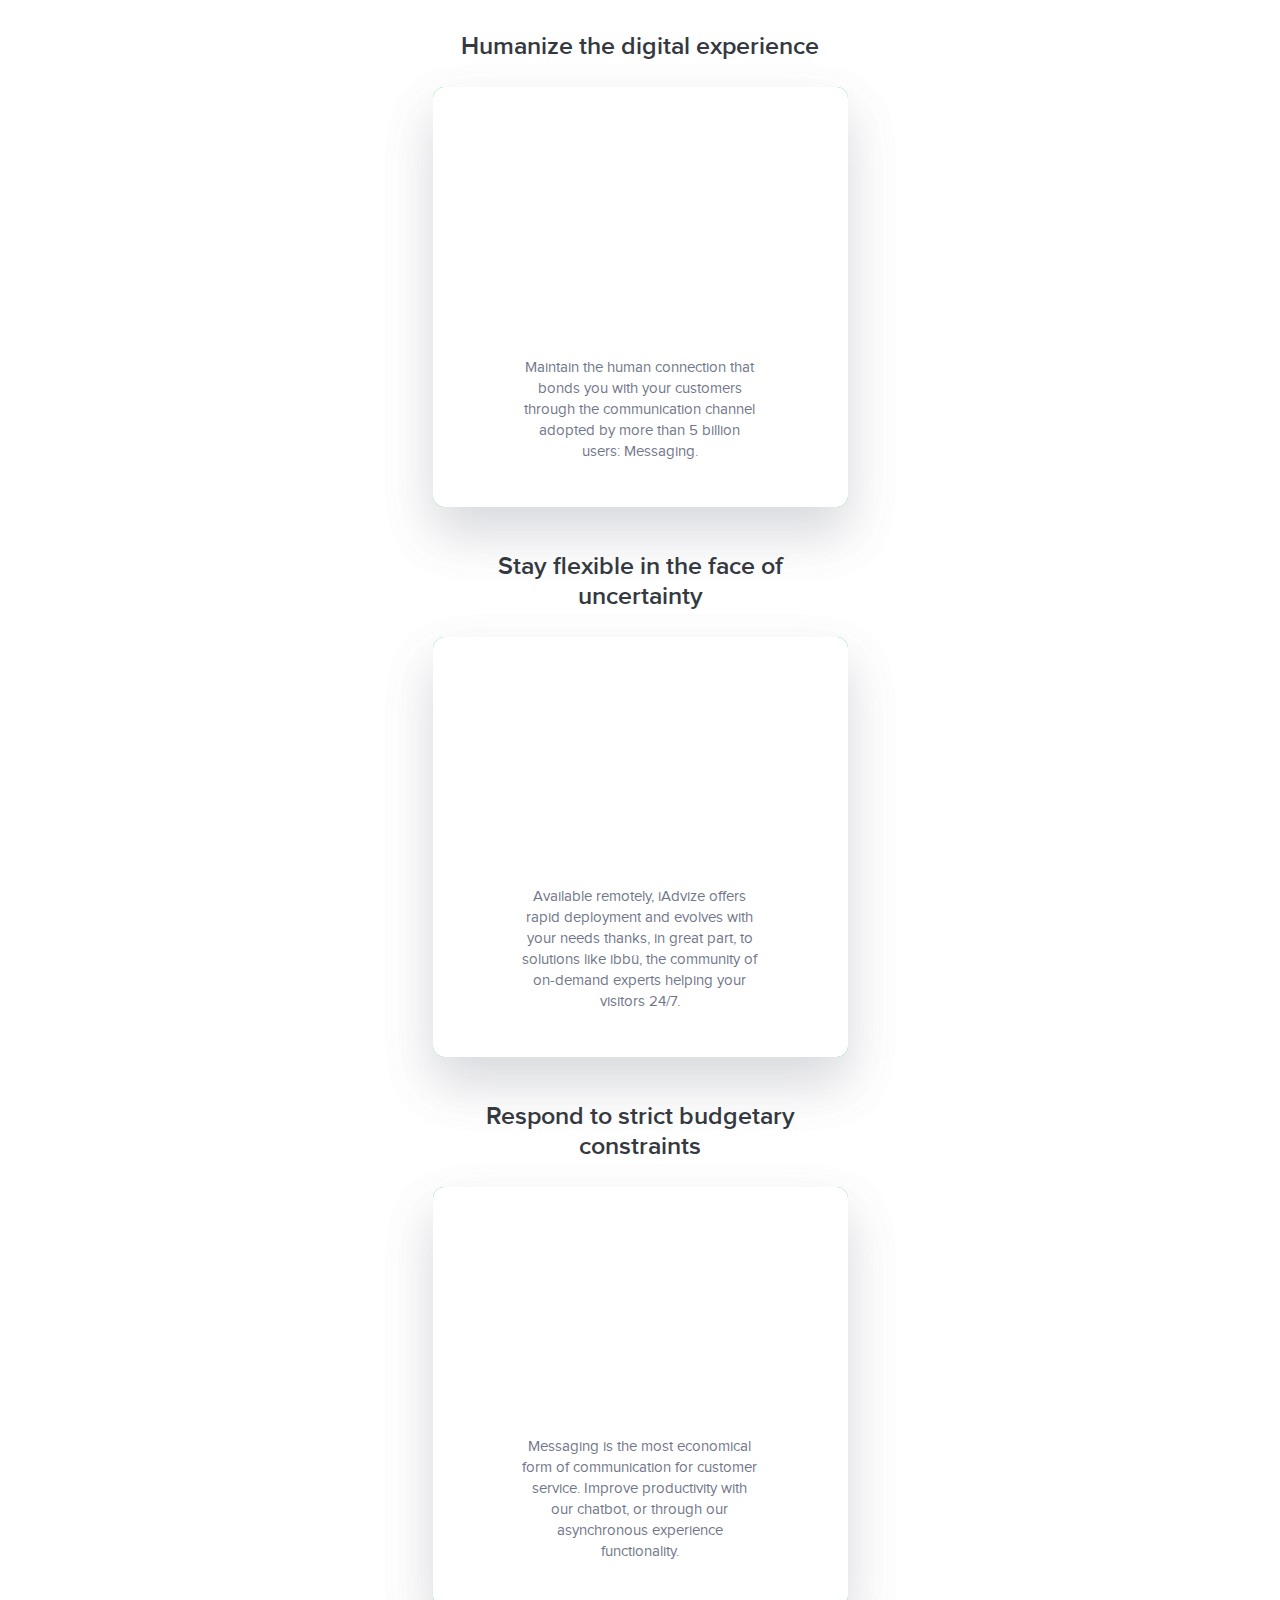
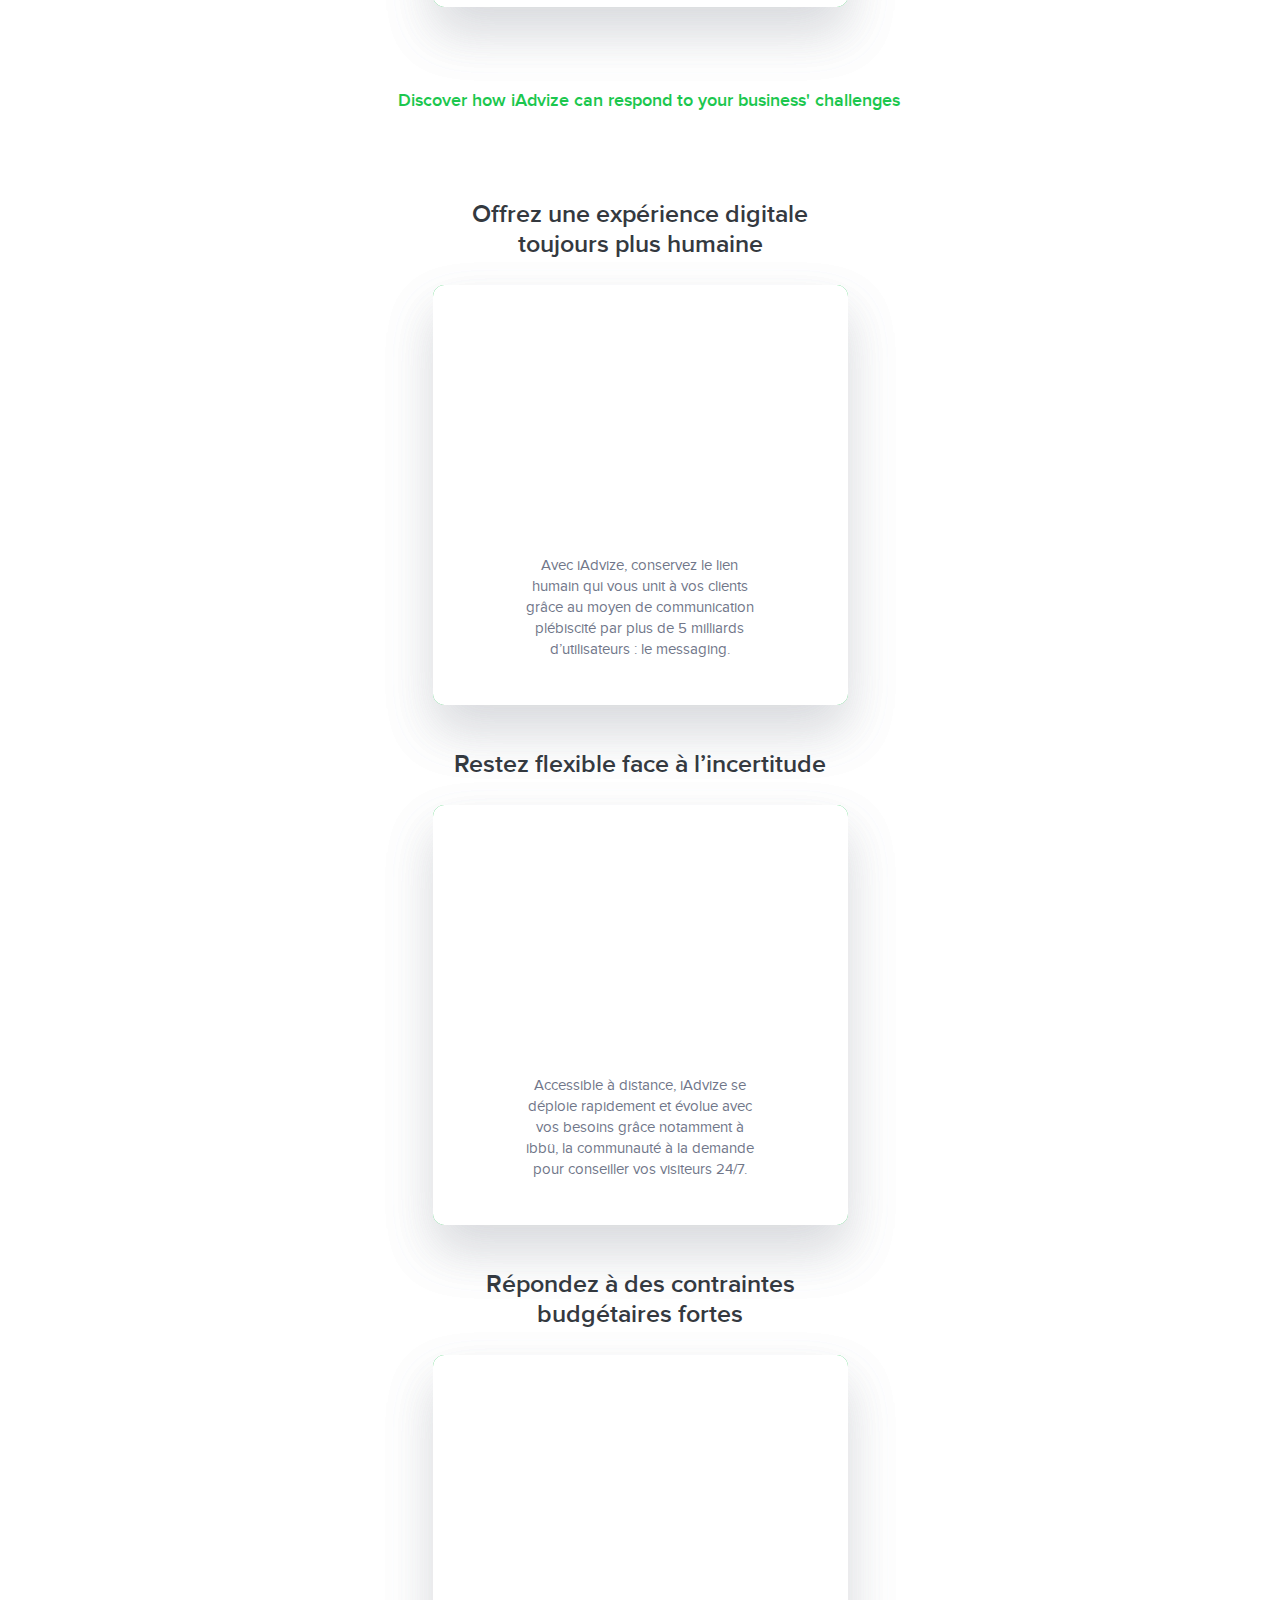
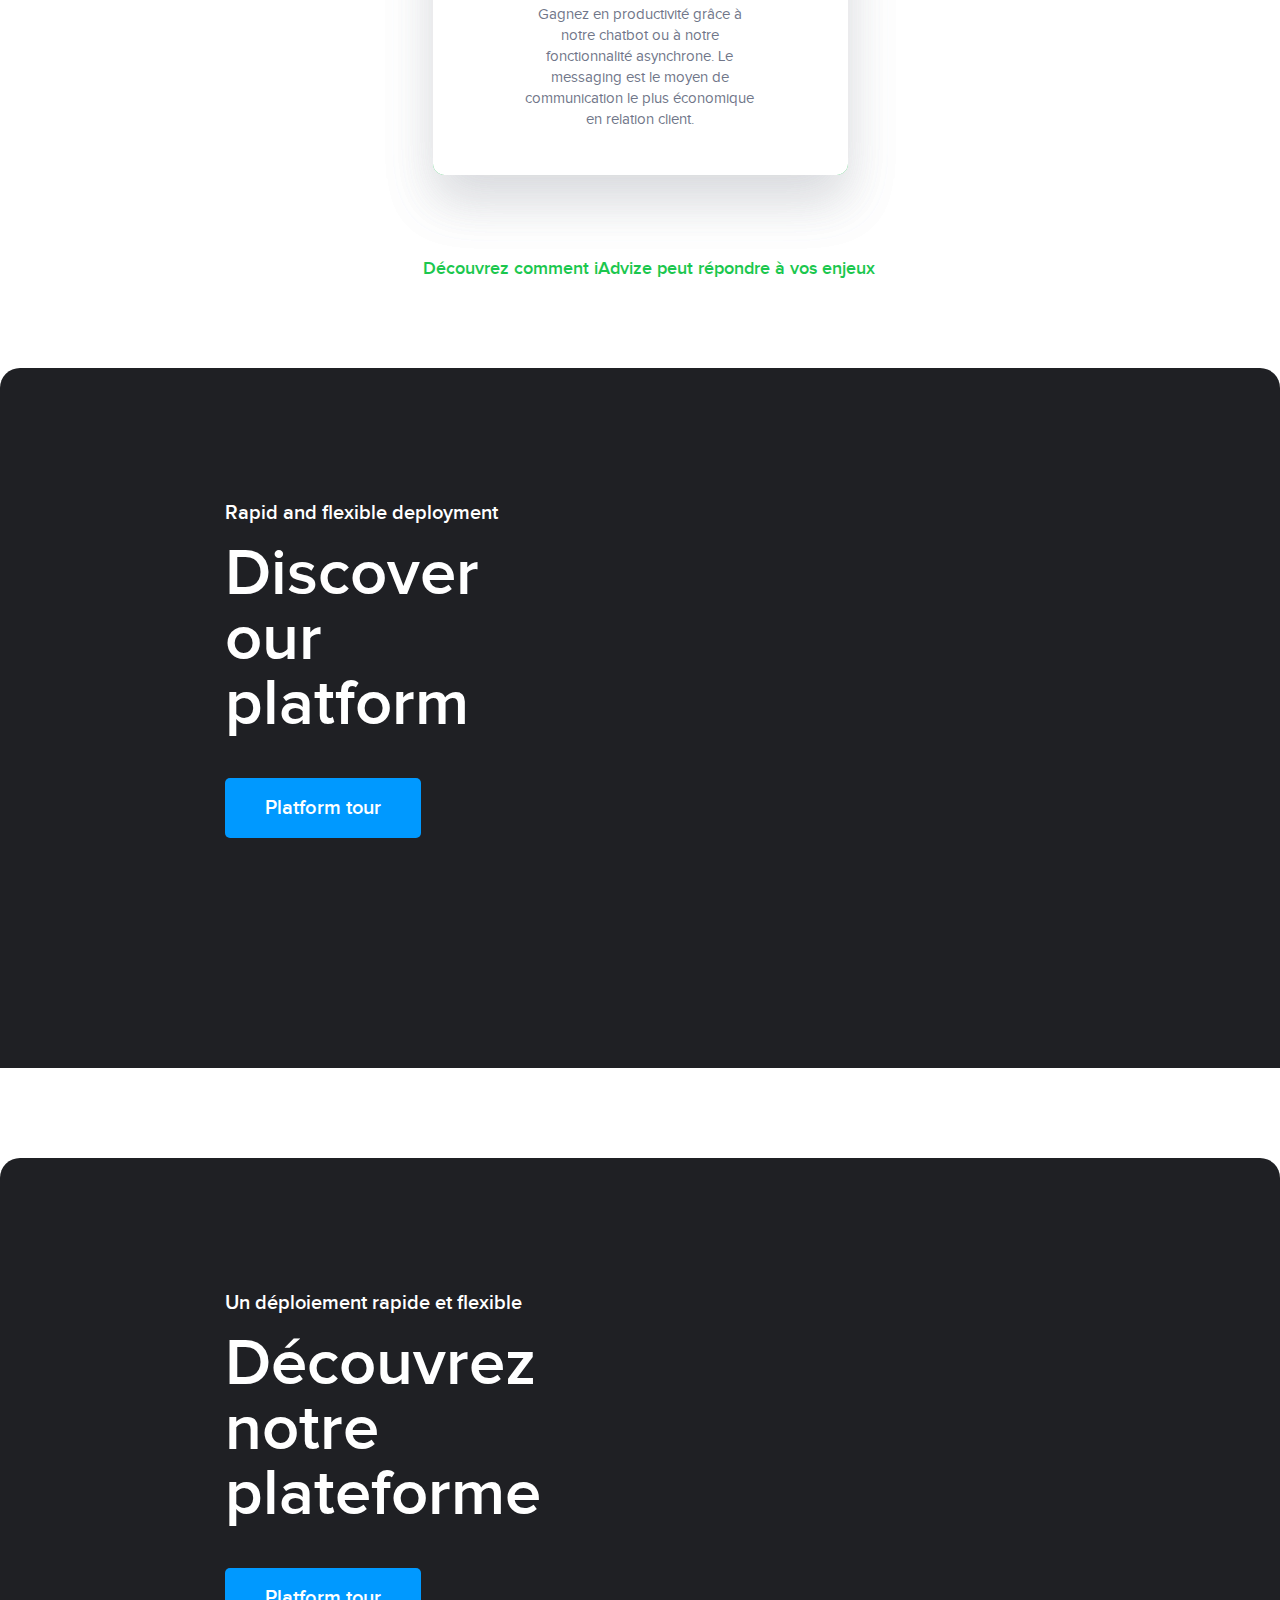
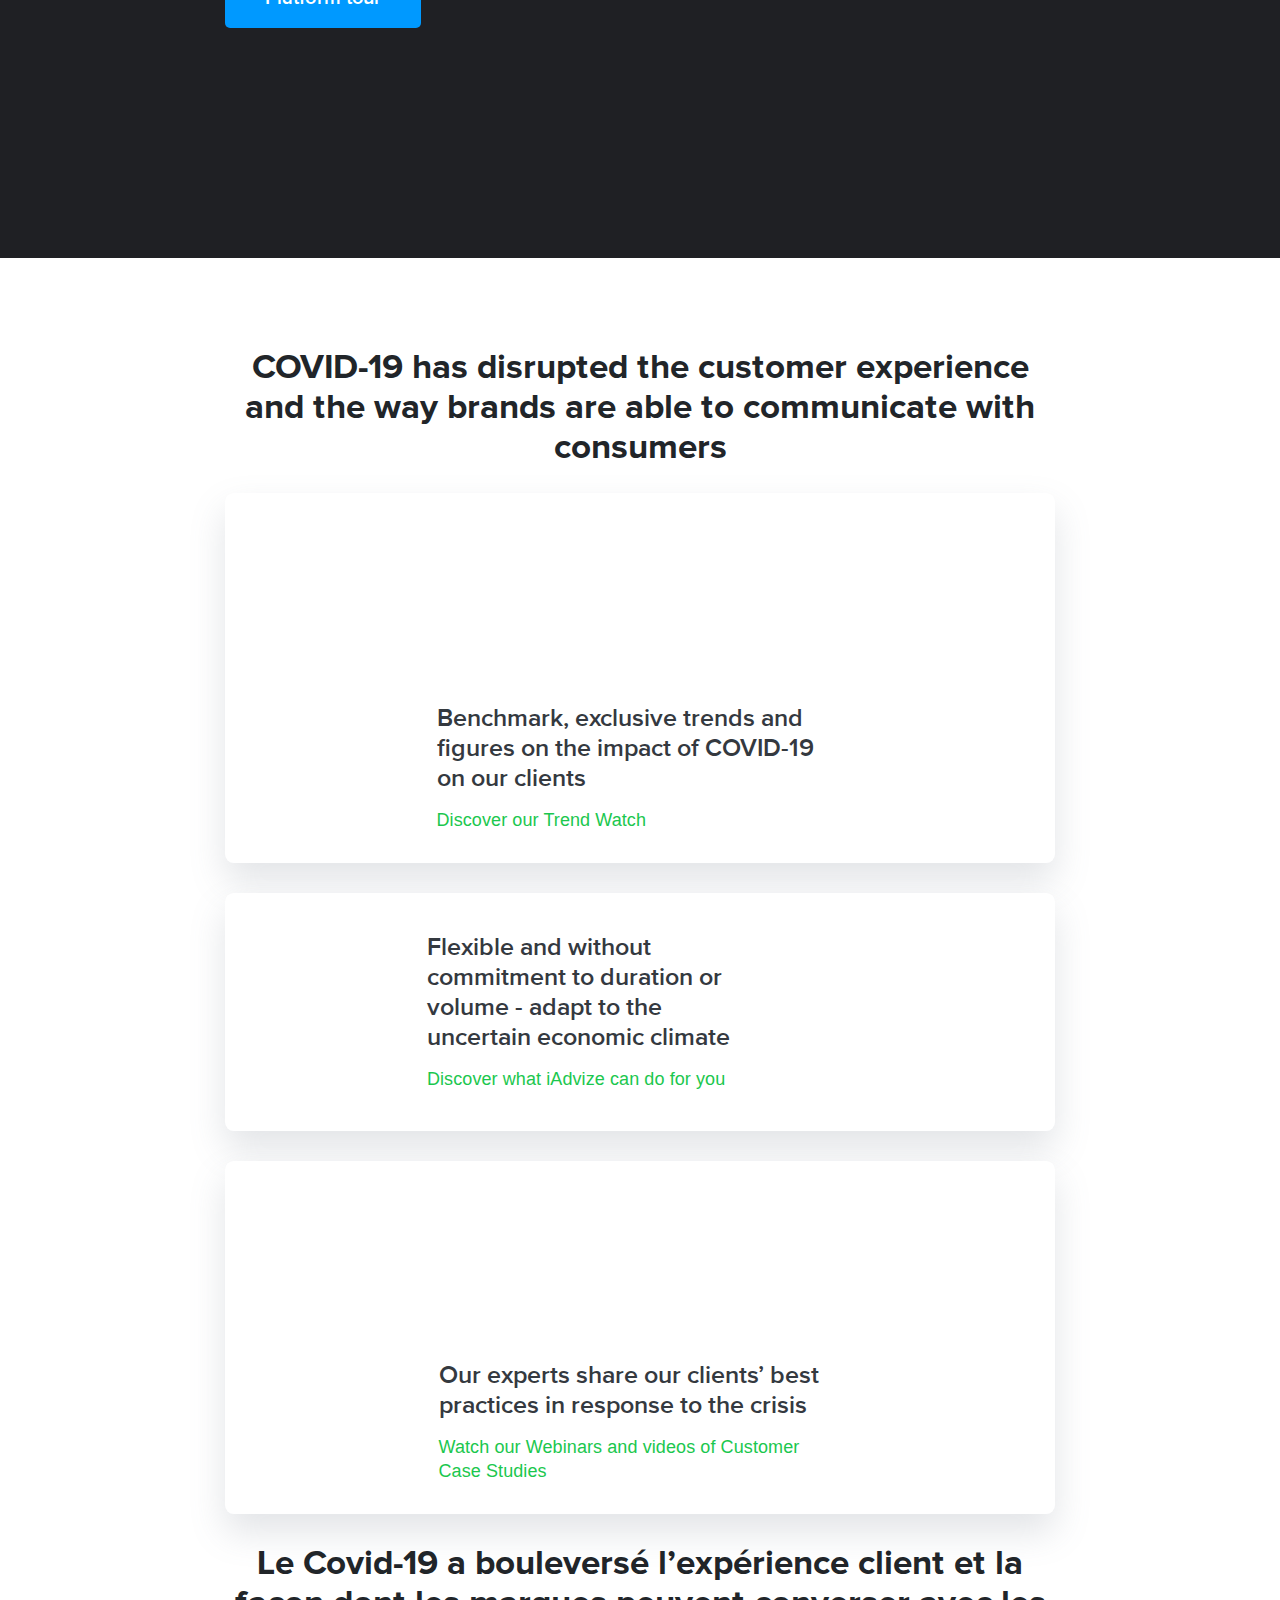
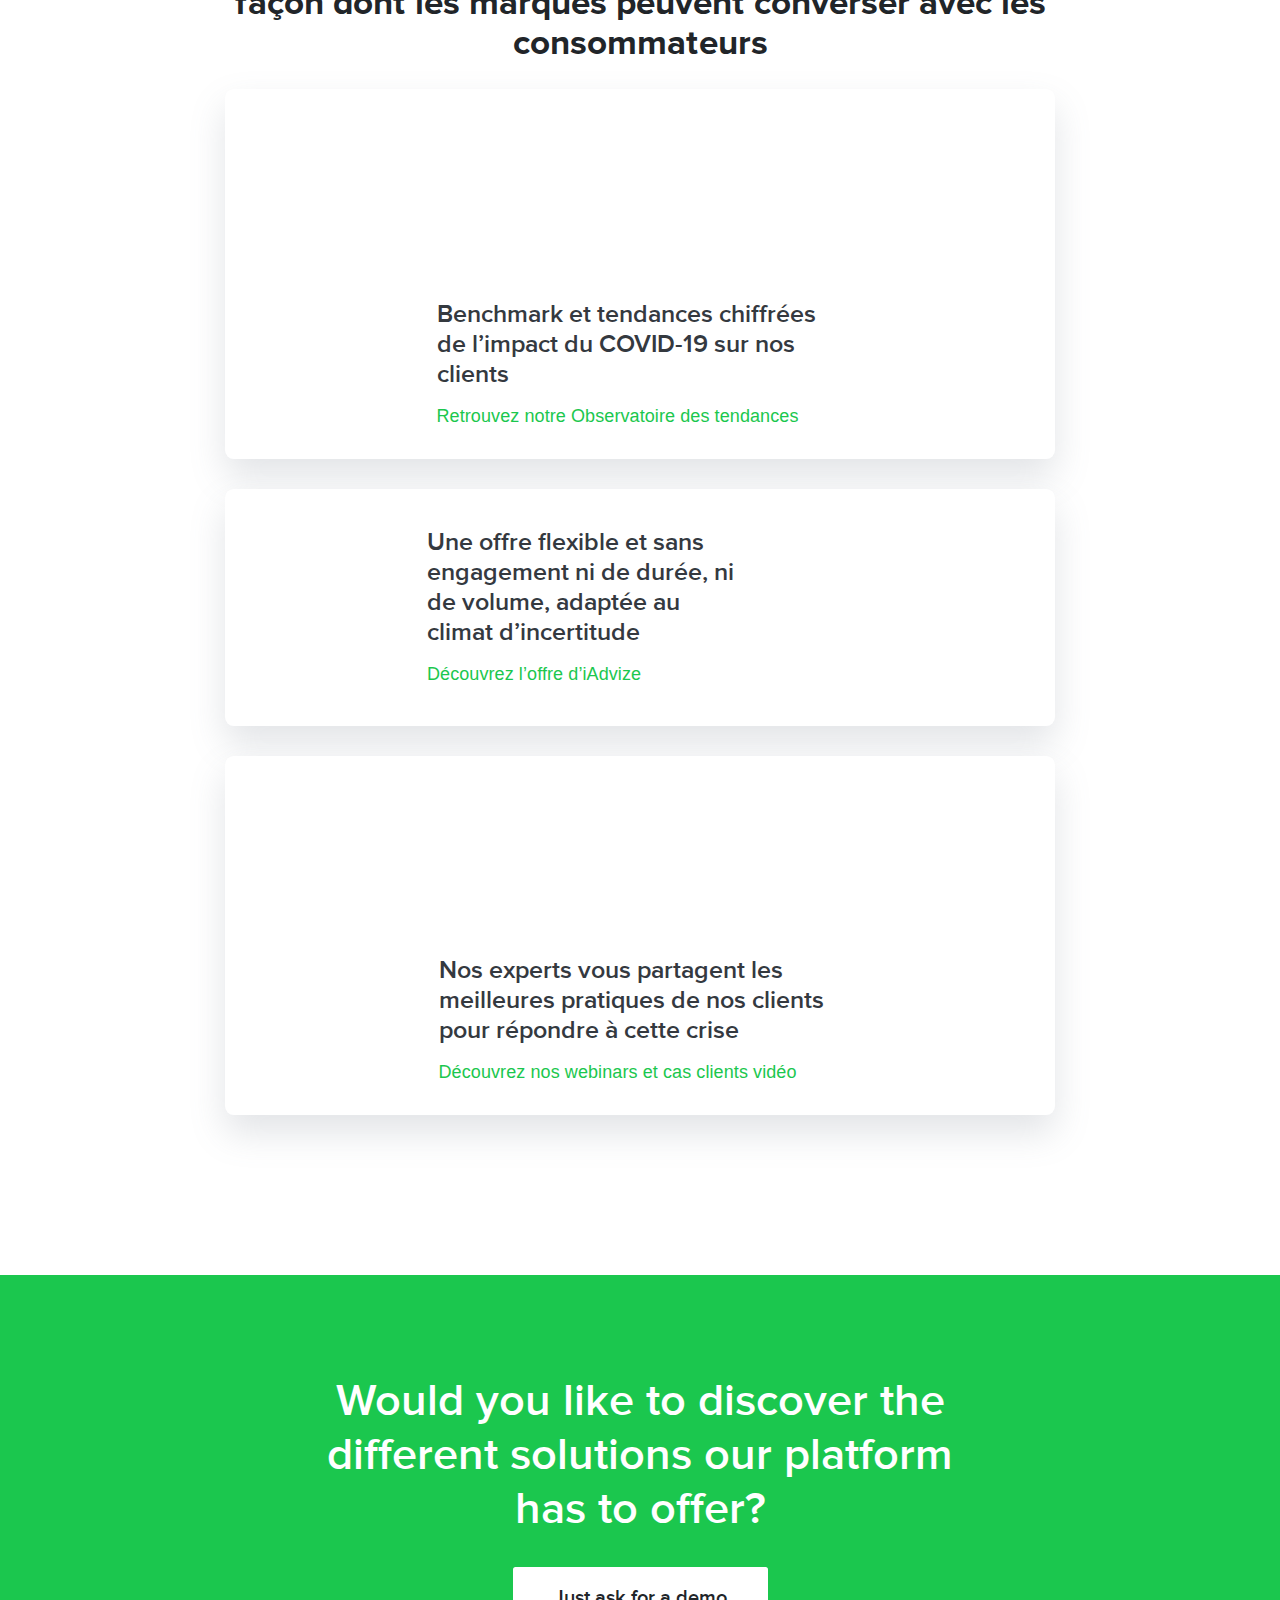
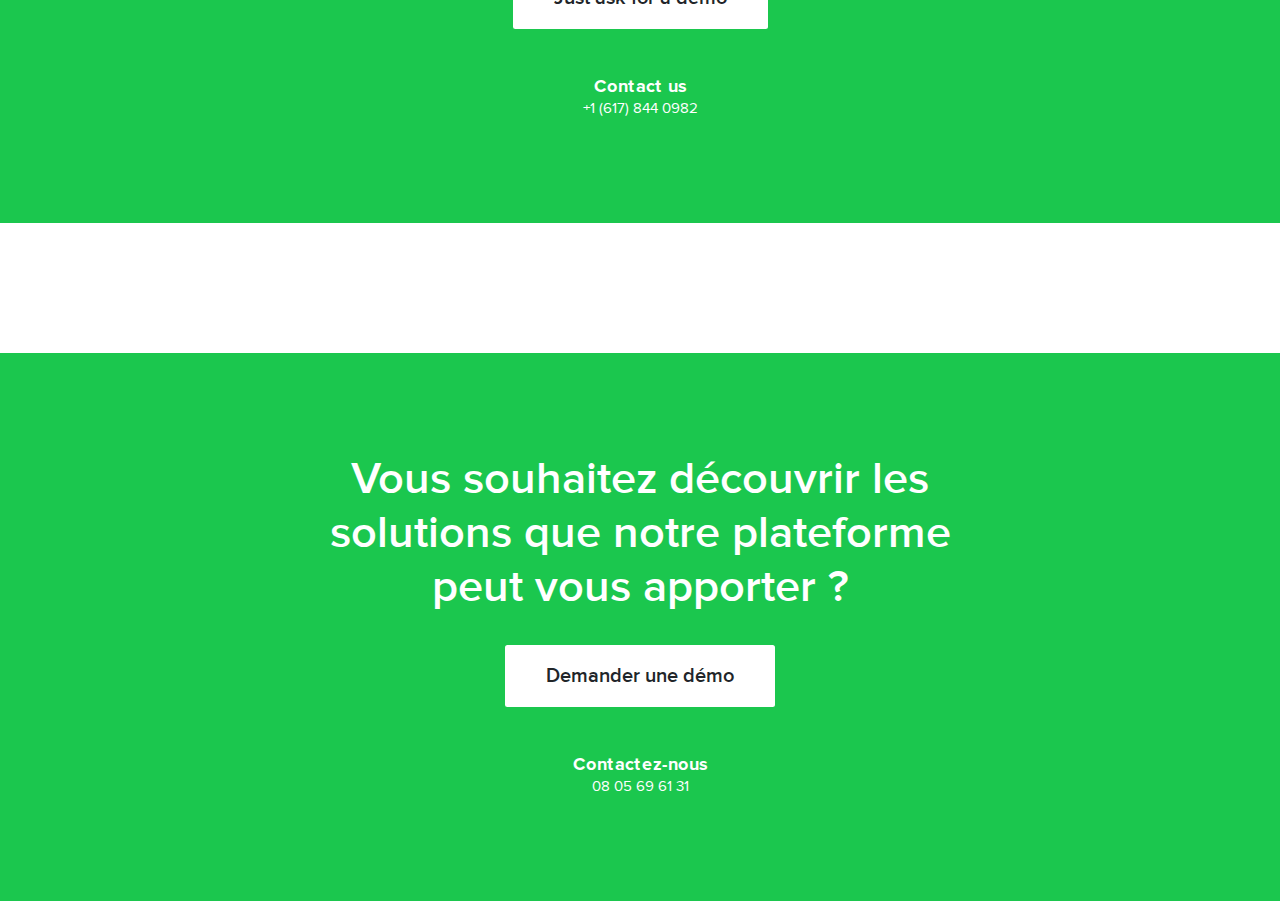
==== commit 7296d4a7: "new hp" ====
--- a/index.html
+++ b/index.html
@@ -389,7 +389,7 @@
     </div>
 
     <section class="content">
-      <h2>COVID-19 has disrupted the customer experience and the way brands are able to communicate with consumers.</h2>
+      <h2>COVID-19 has disrupted the customer experience and the way brands are able to communicate with consumers</h2>
       <div class="box" id="alpha">
         <div class="left">
           <img src="https://info.iadvize.com/hubfs/WEBSITE-2020/HOMEPAGE/Group%20599.png" alt="">
@@ -429,7 +429,7 @@
     </section>
 
     <section class="content">
-      <h2>Le Covid-19 a bouleversé l’expérience client et la façon dont les marques peuvent converser avec les consommateurs.</h2>
+      <h2>Le Covid-19 a bouleversé l’expérience client et la façon dont les marques peuvent converser avec les consommateurs</h2>
       <div class="box" id="alpha">
         <div class="left">
           <img src="https://info.iadvize.com/hubfs/WEBSITE-2020/HOMEPAGE/Group%20599.png" alt="">
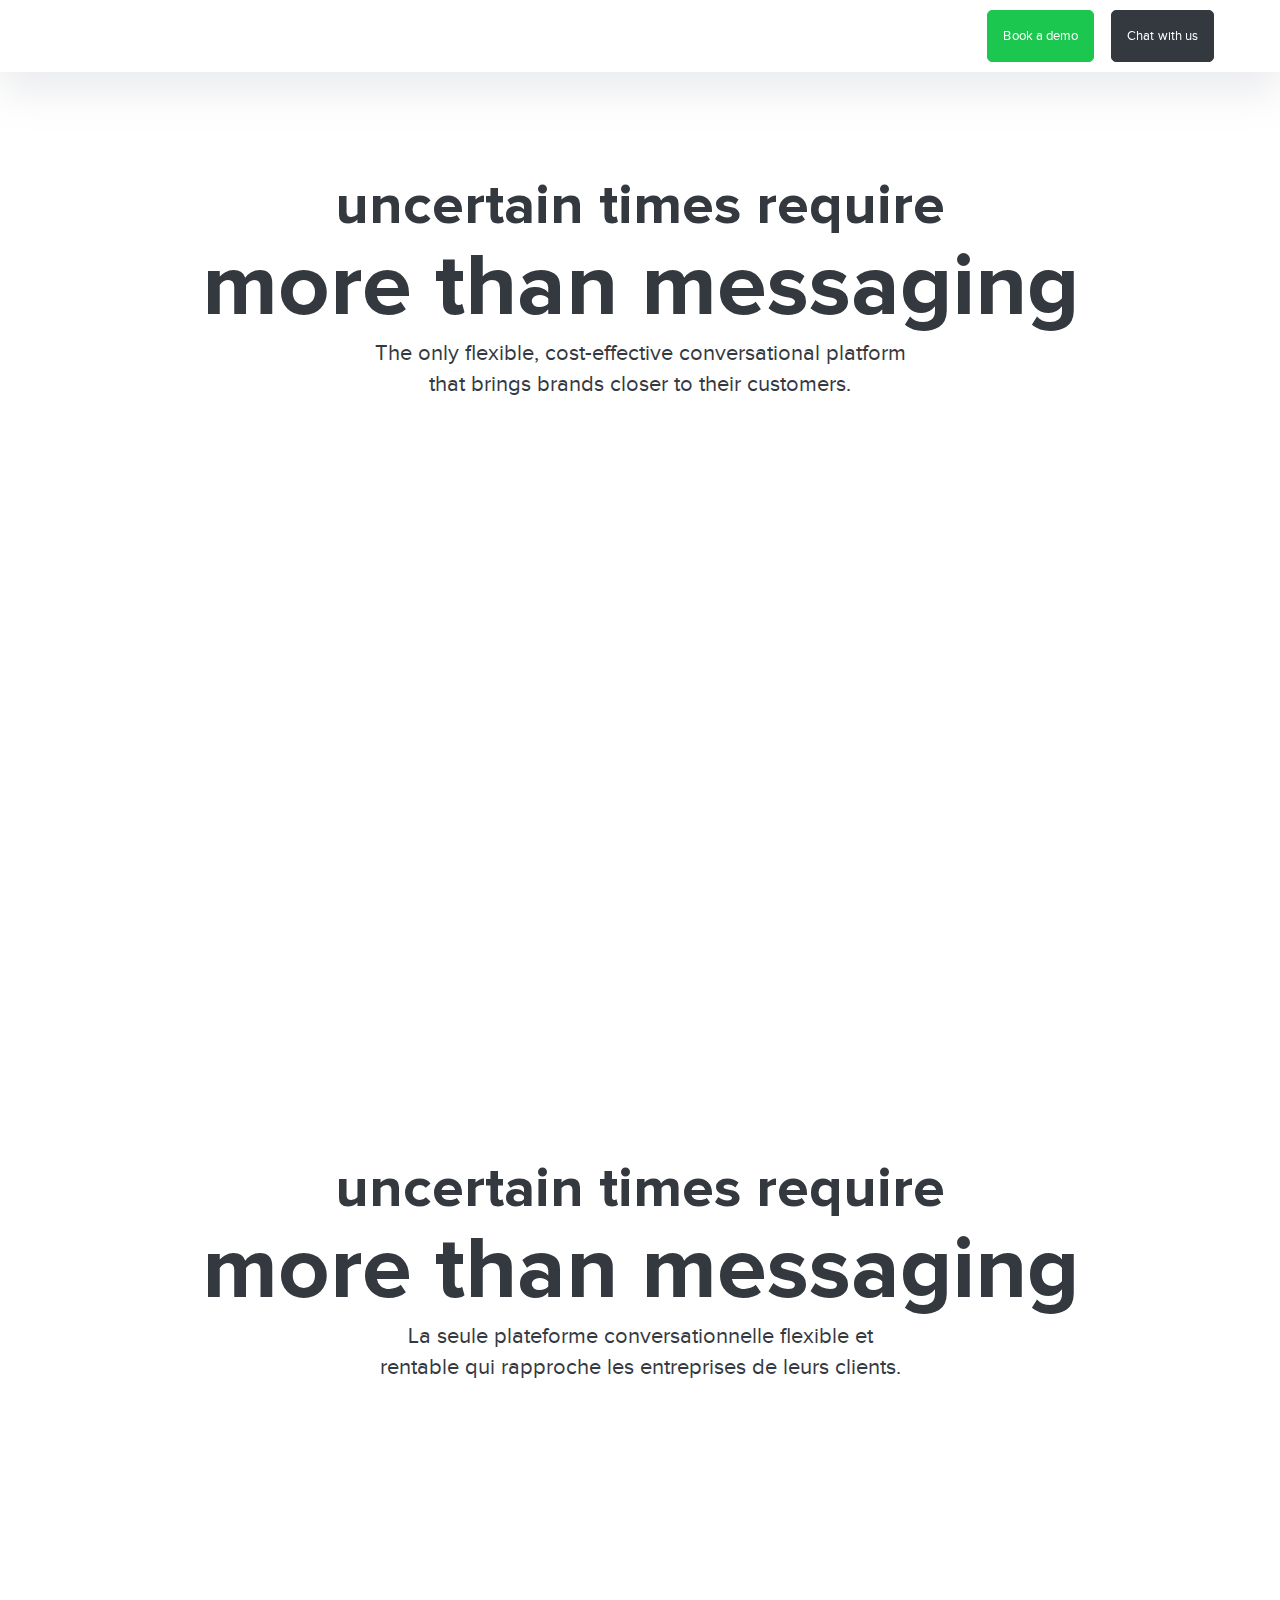
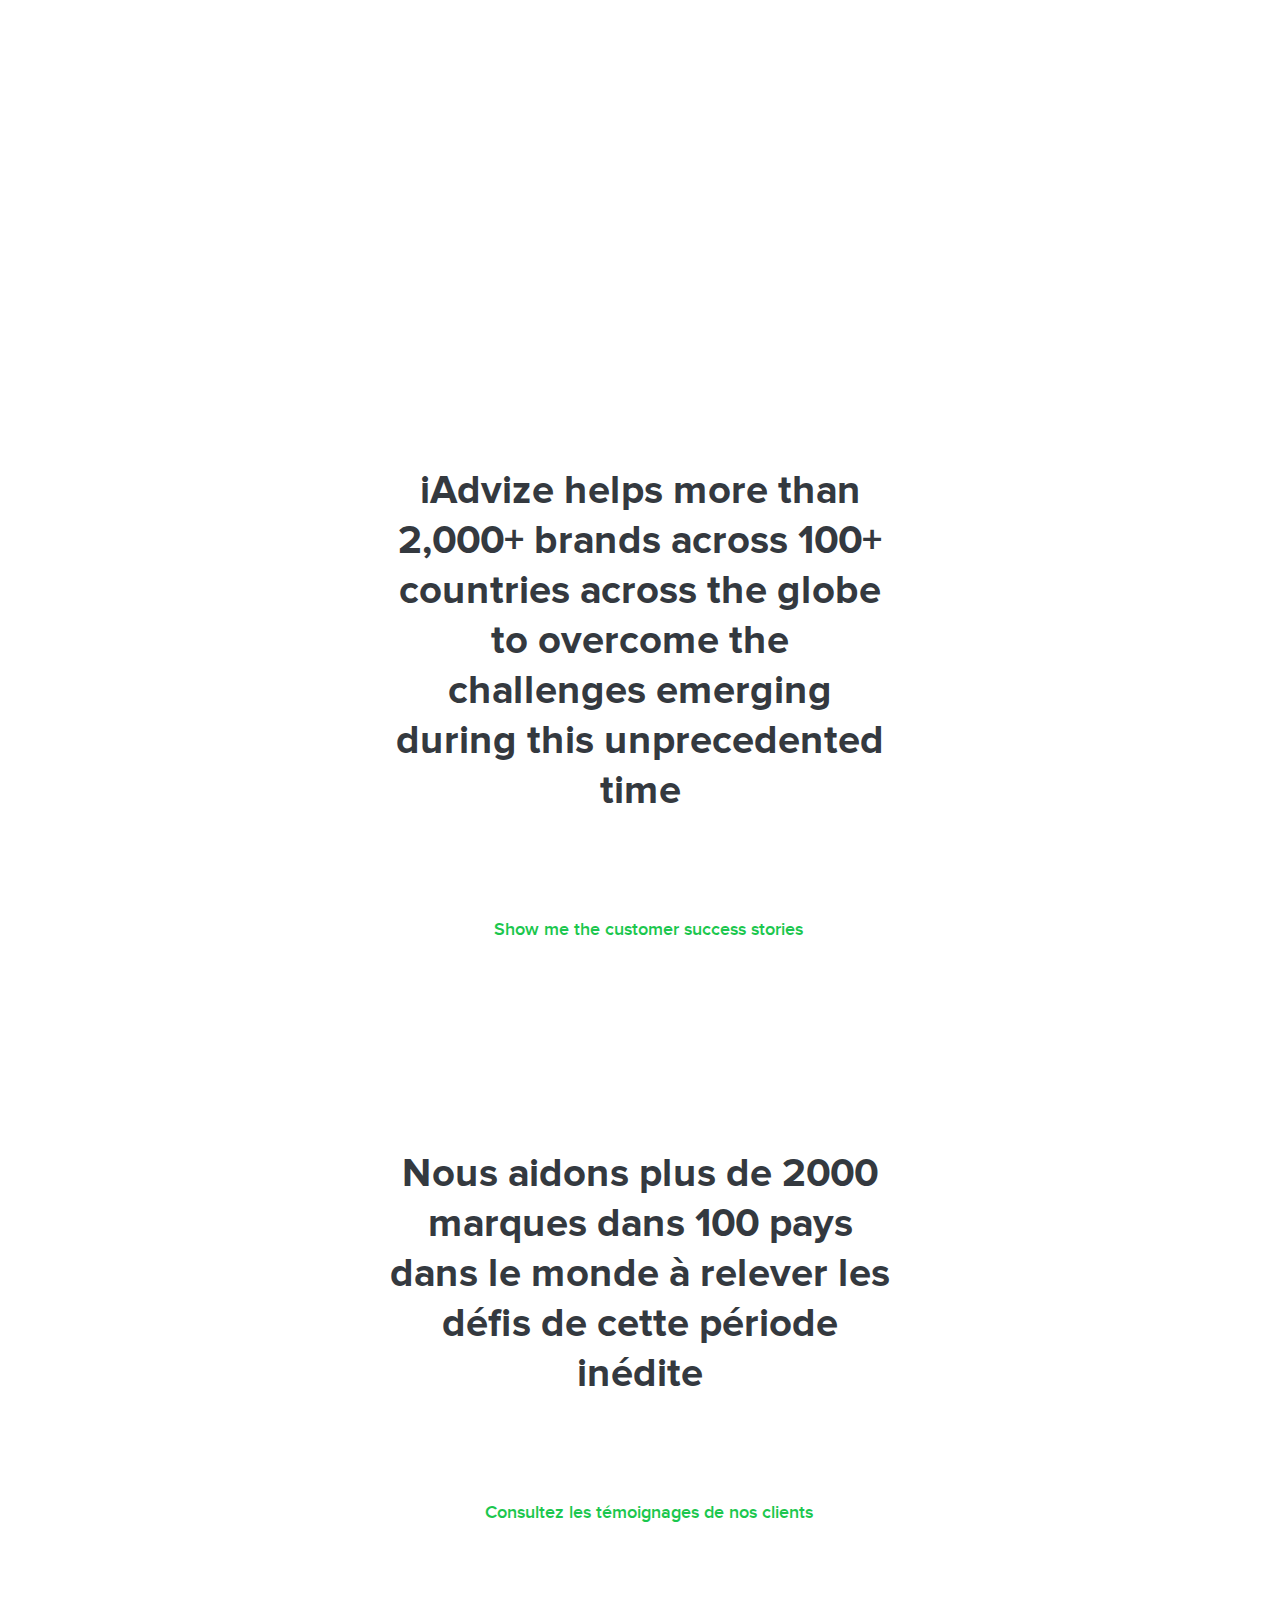
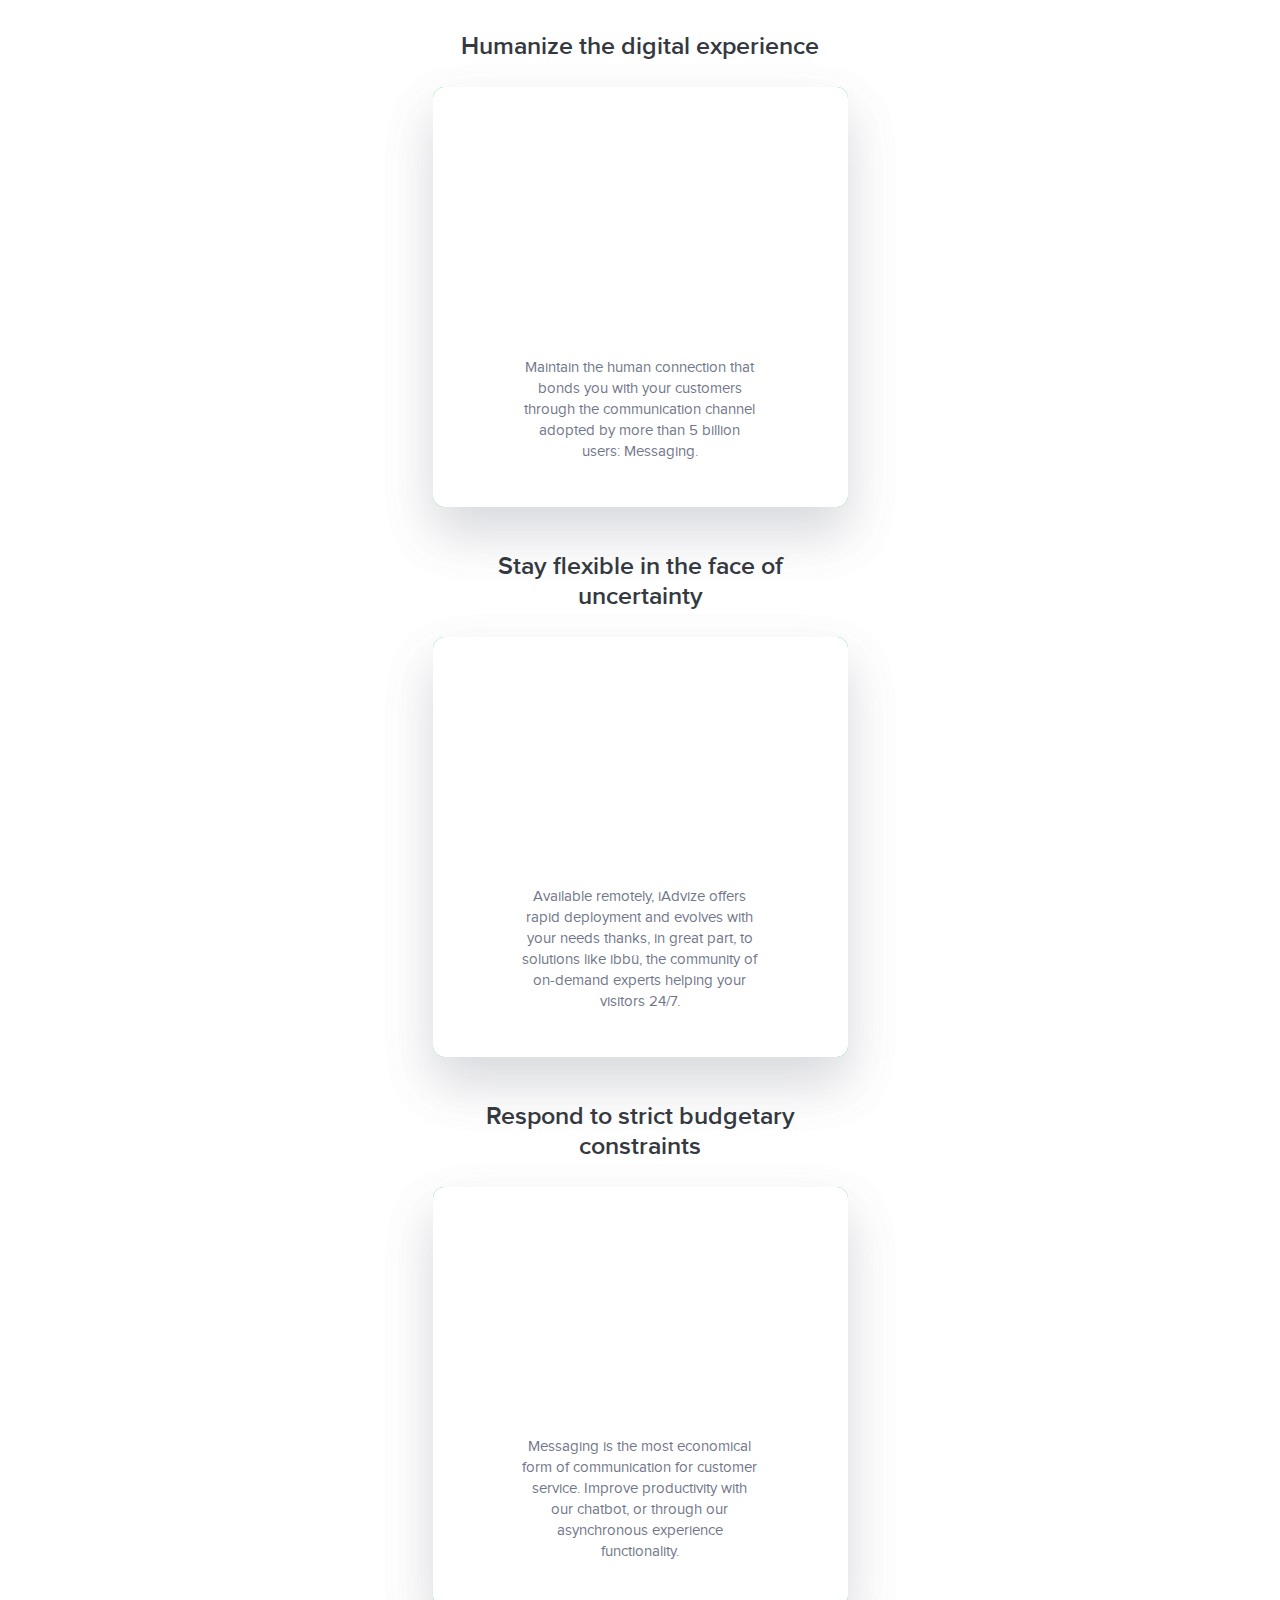
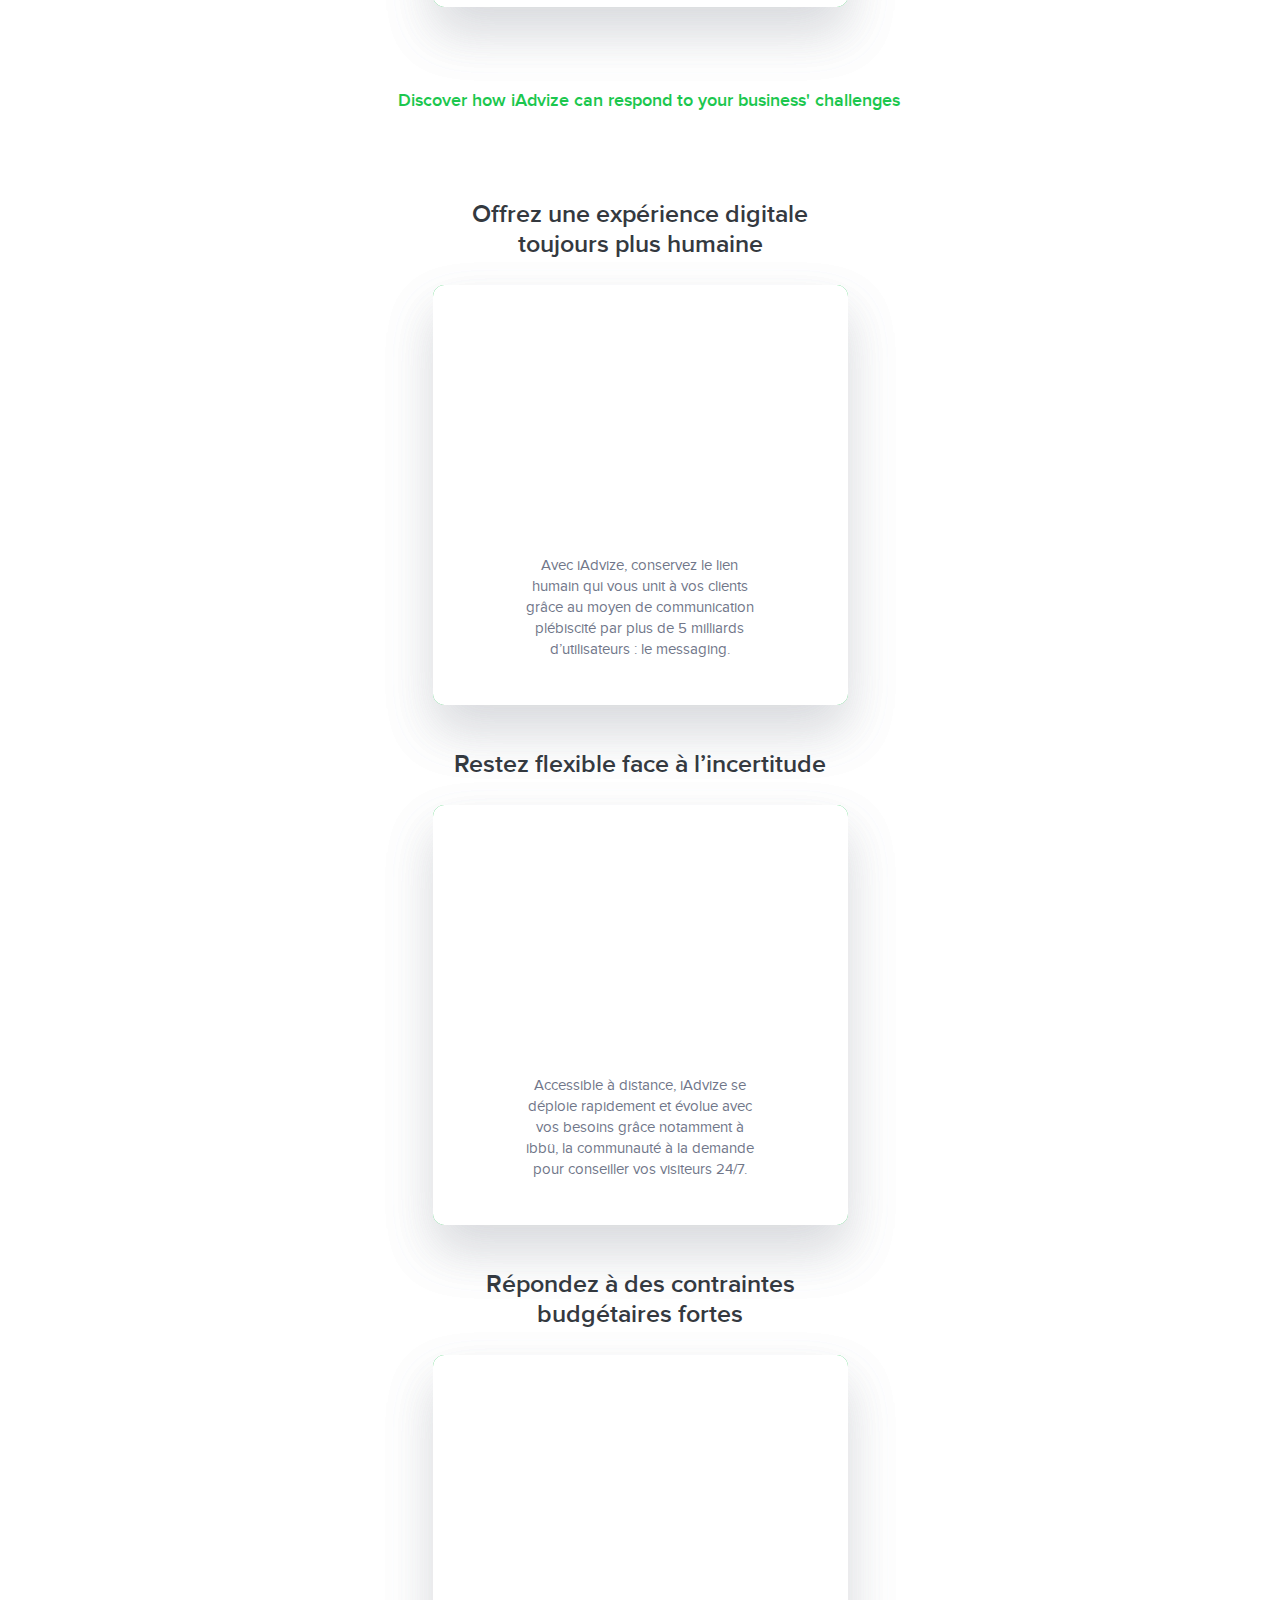
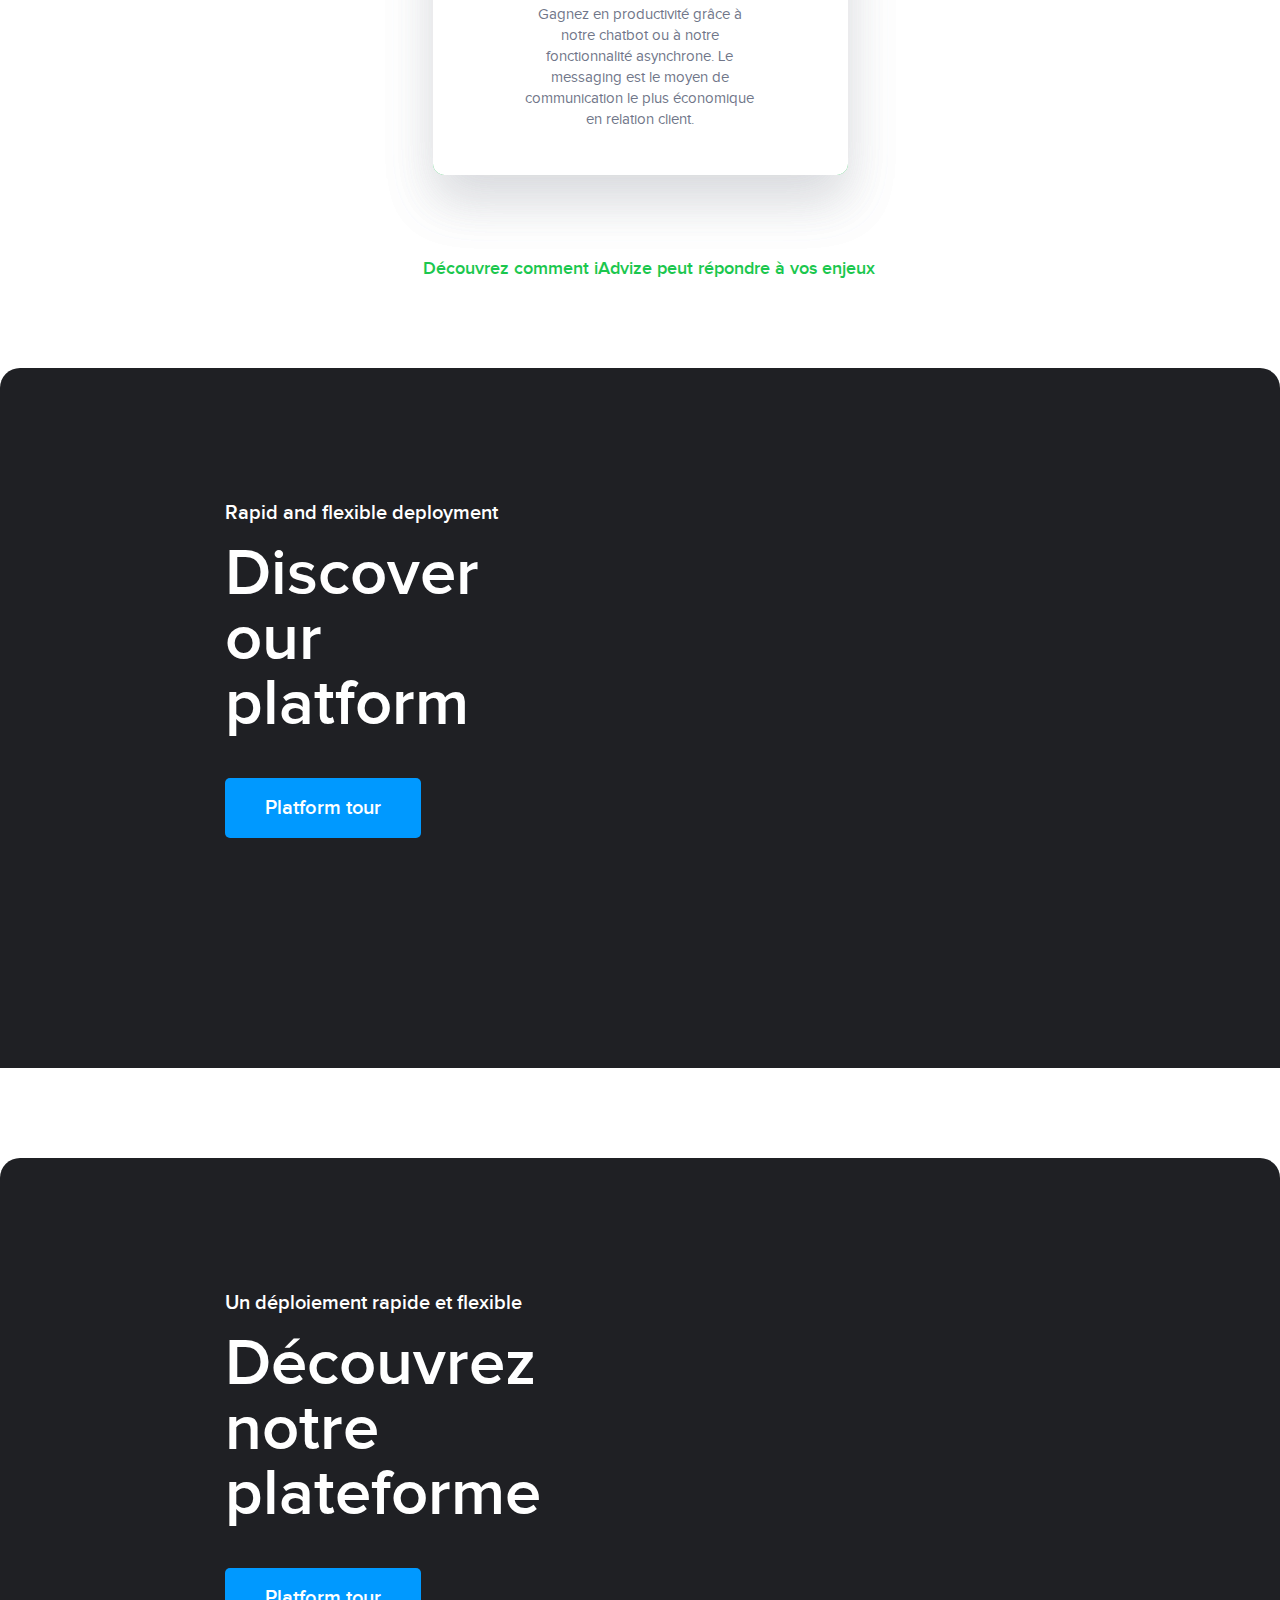
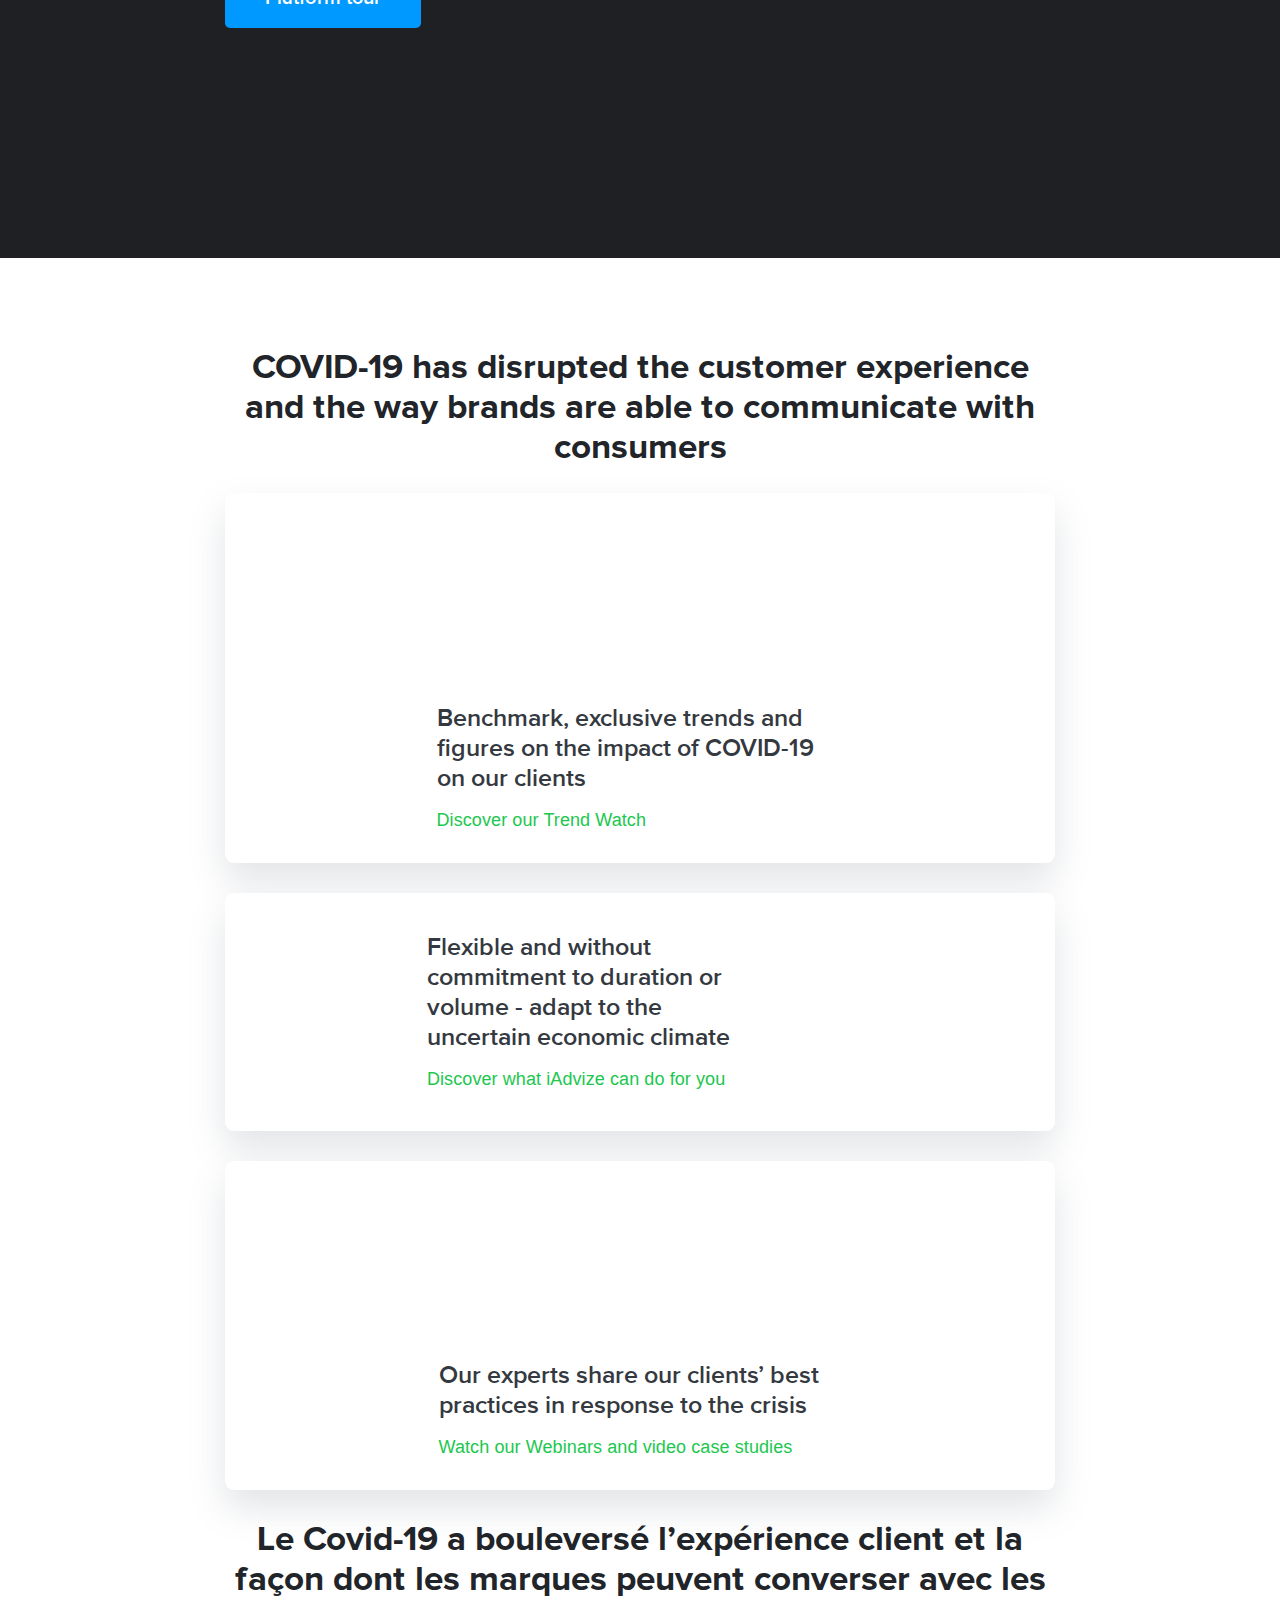
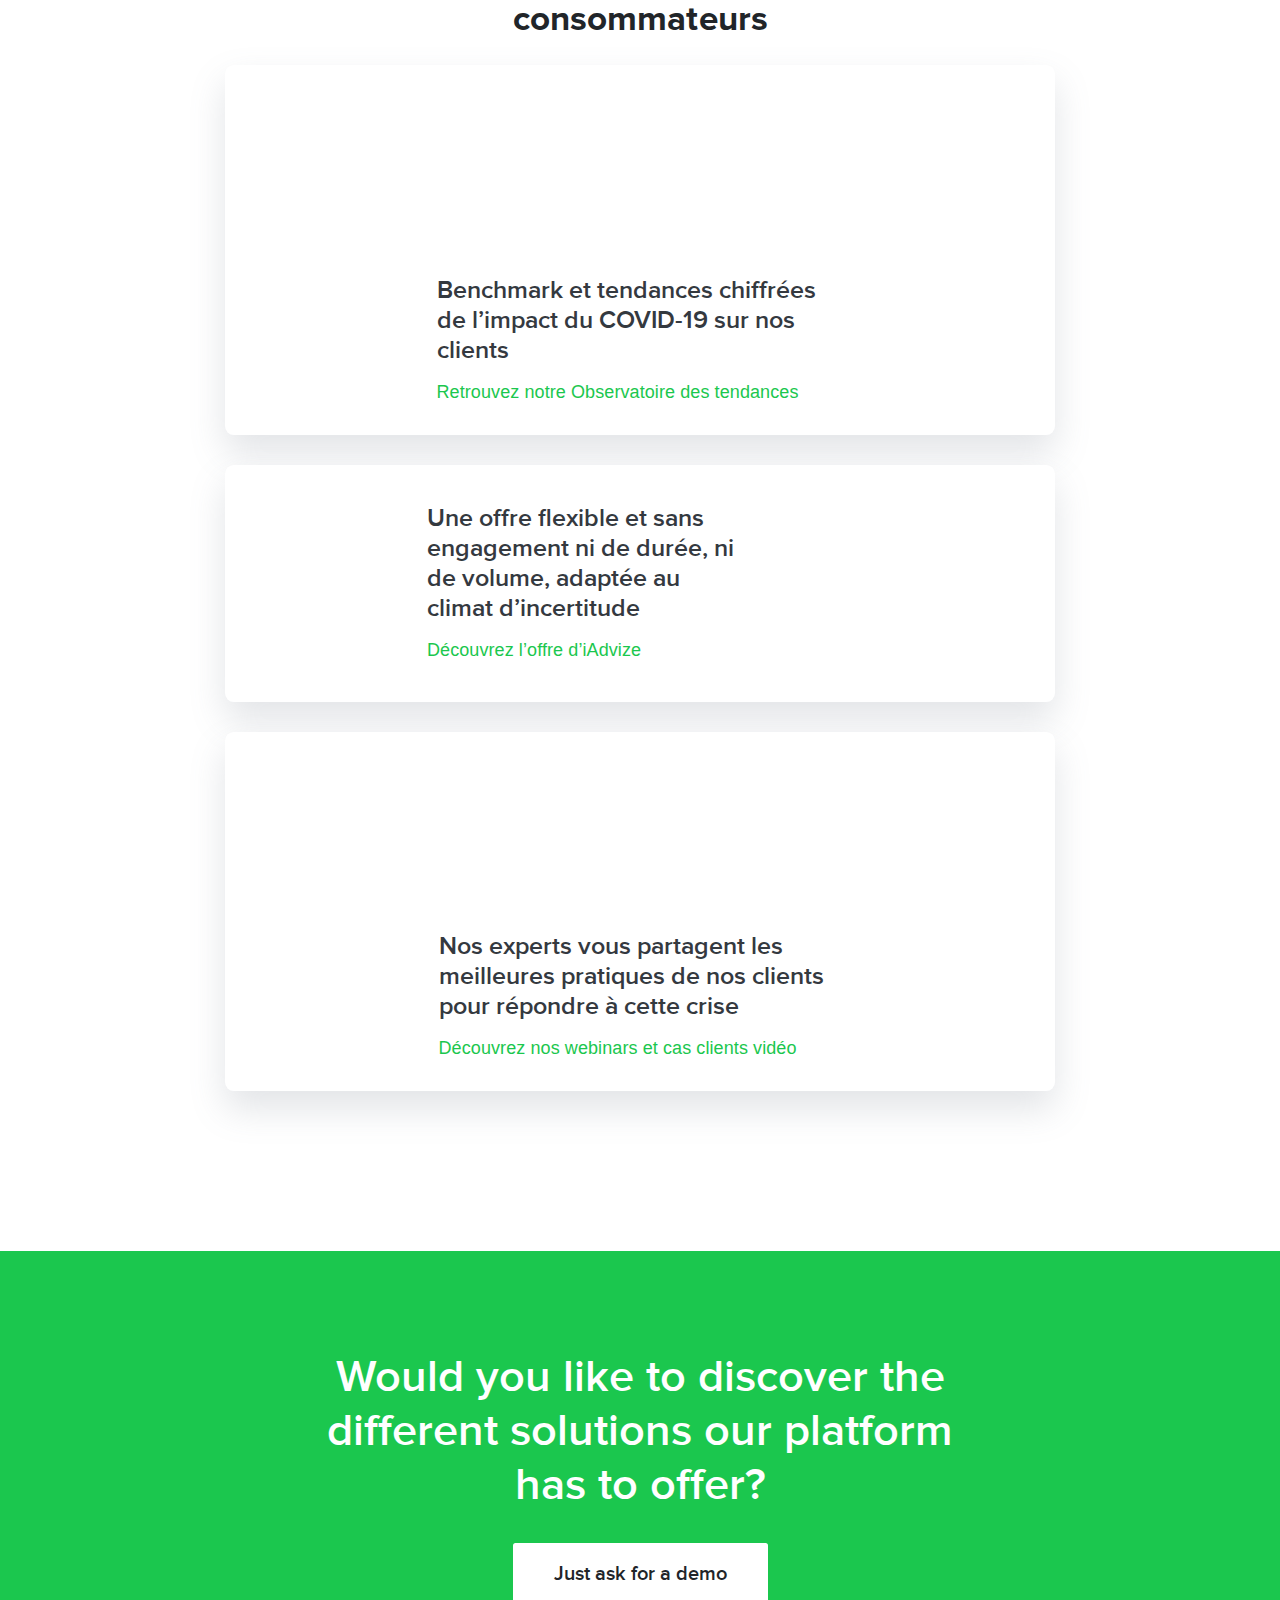
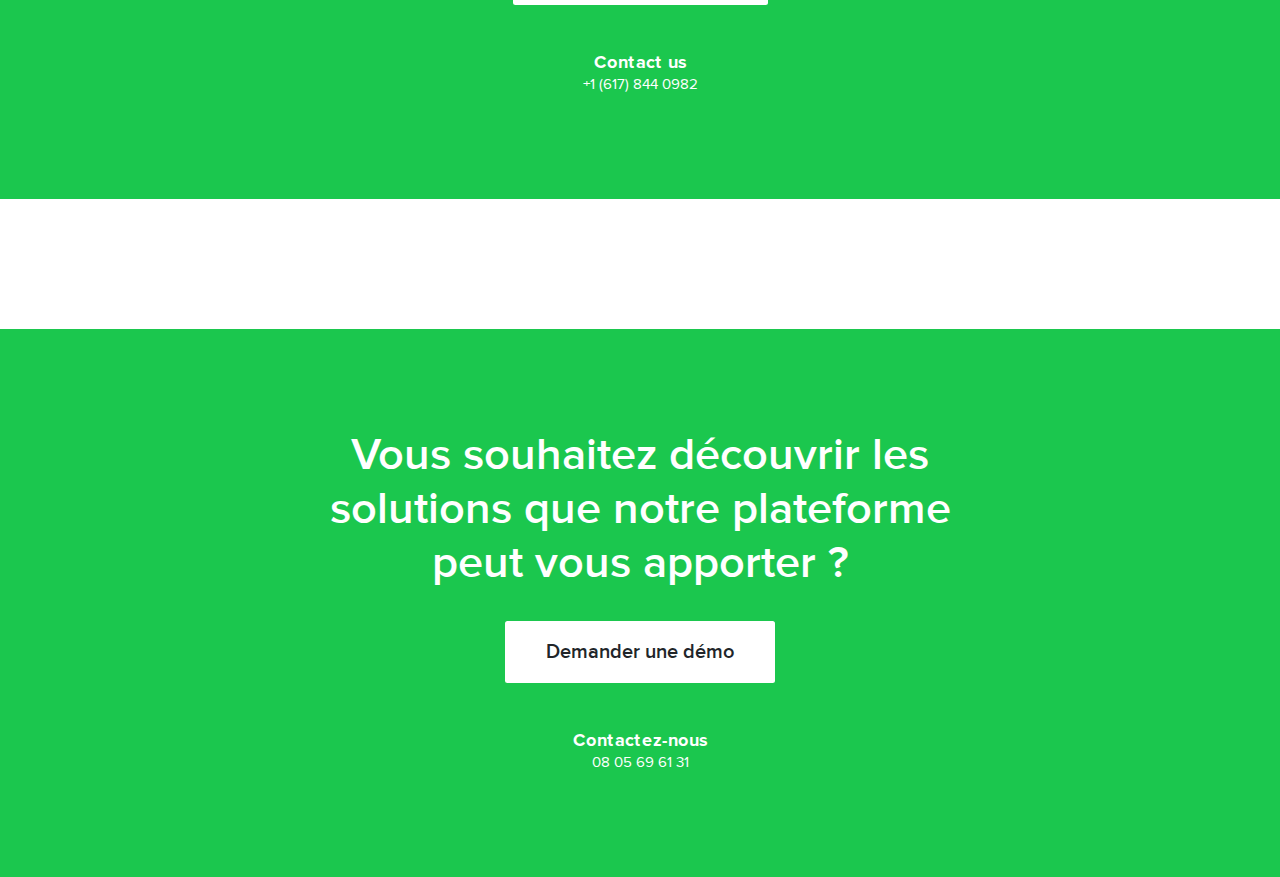
==== commit 2e8fc9a9: "new hp" ====
--- a/index.html
+++ b/index.html
@@ -422,7 +422,7 @@
           <h3>Our experts share our clients’ best practices in response to the crisis</h3>
           <a href="#">
             <i class="fas fa-arrow-right"></i>
-            <span>Watch our Webinars and videos of Customer Case Studies</span>
+            <span>Watch our Webinars and video case studies</span>
           </a>
         </div>
       </div>
